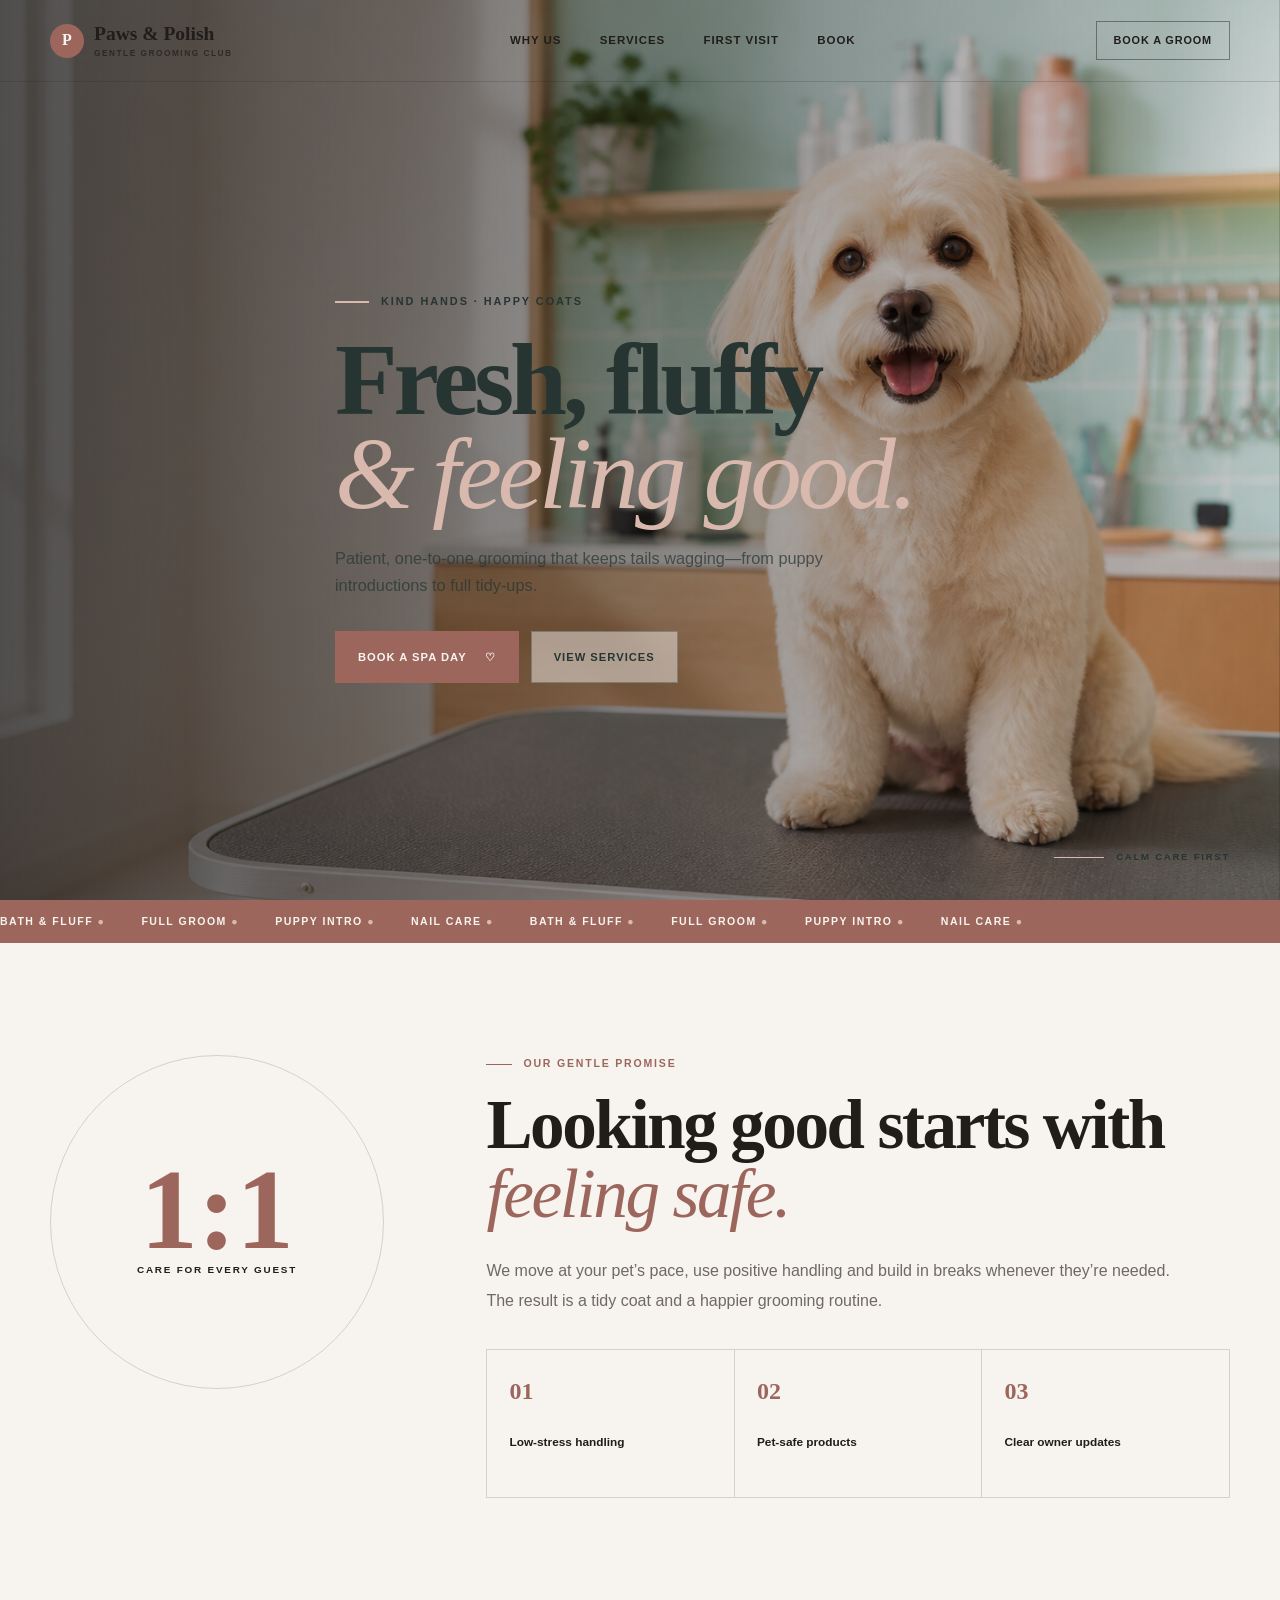
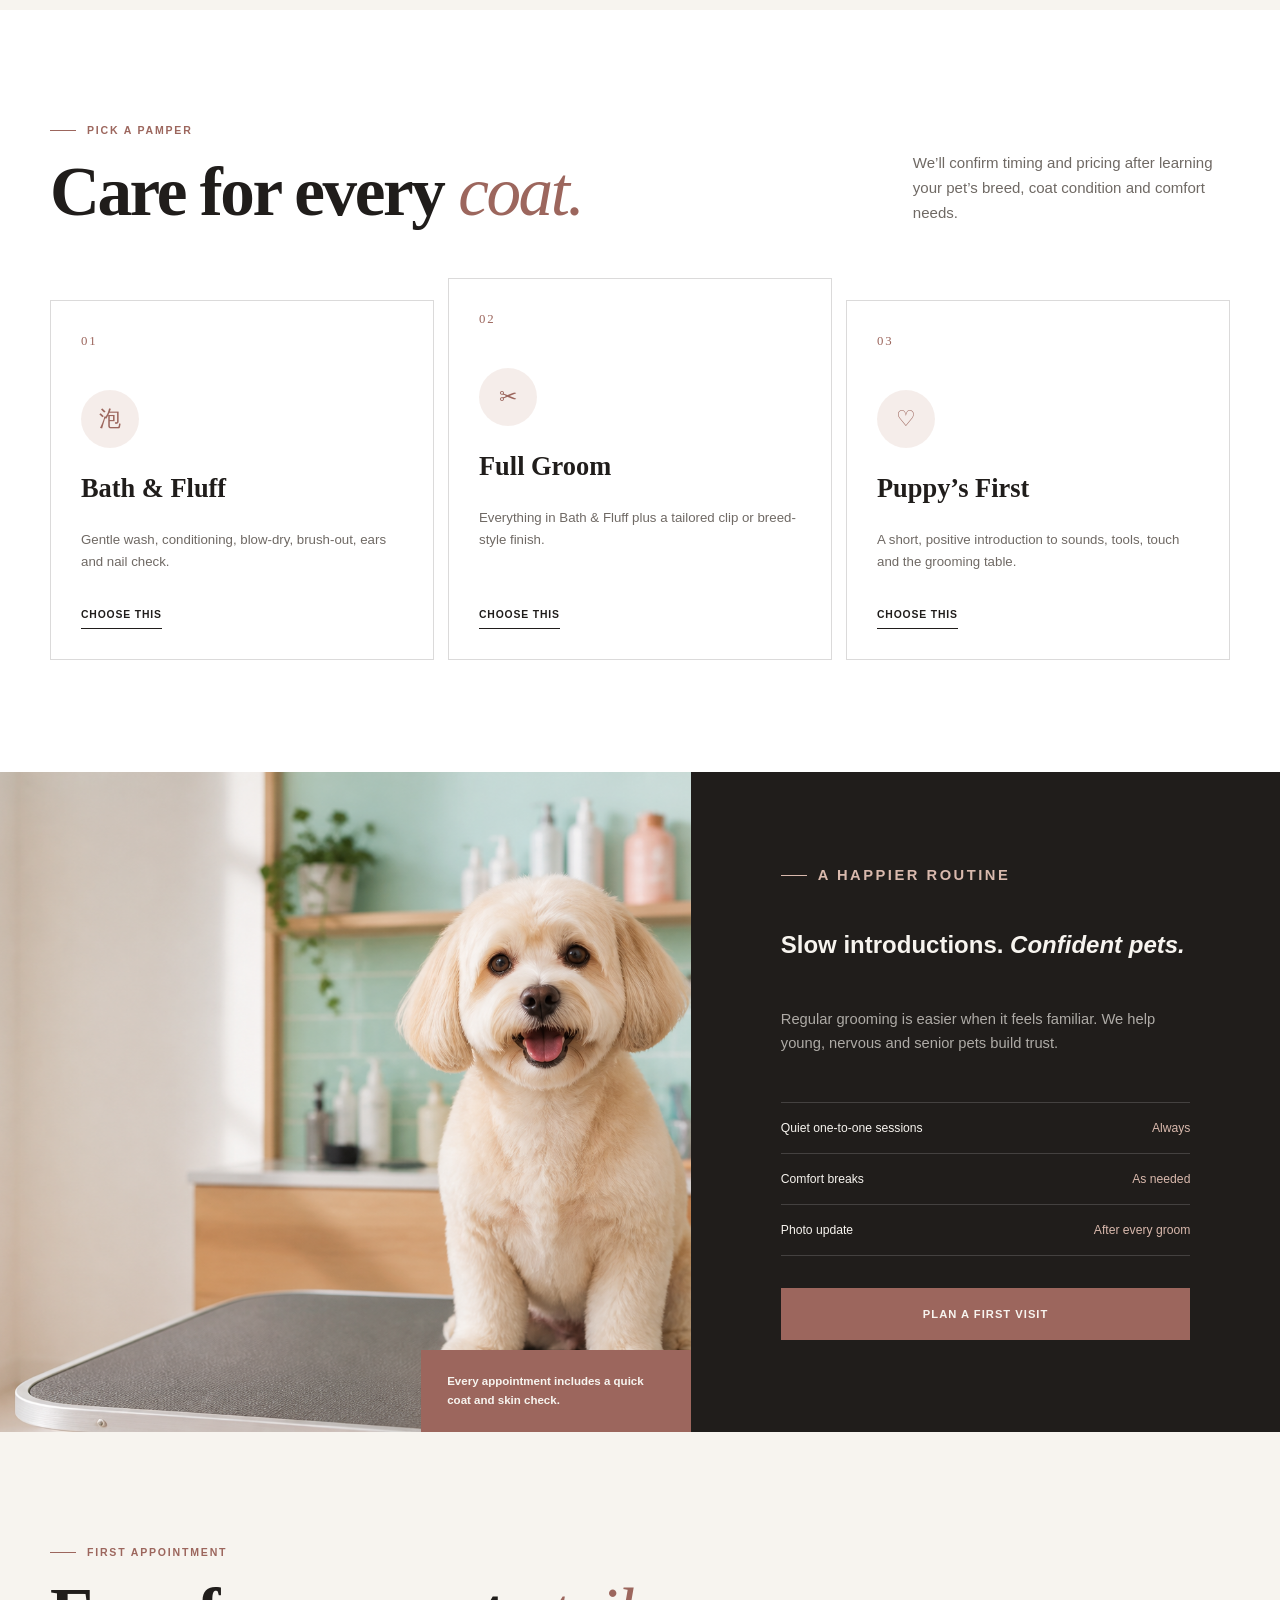
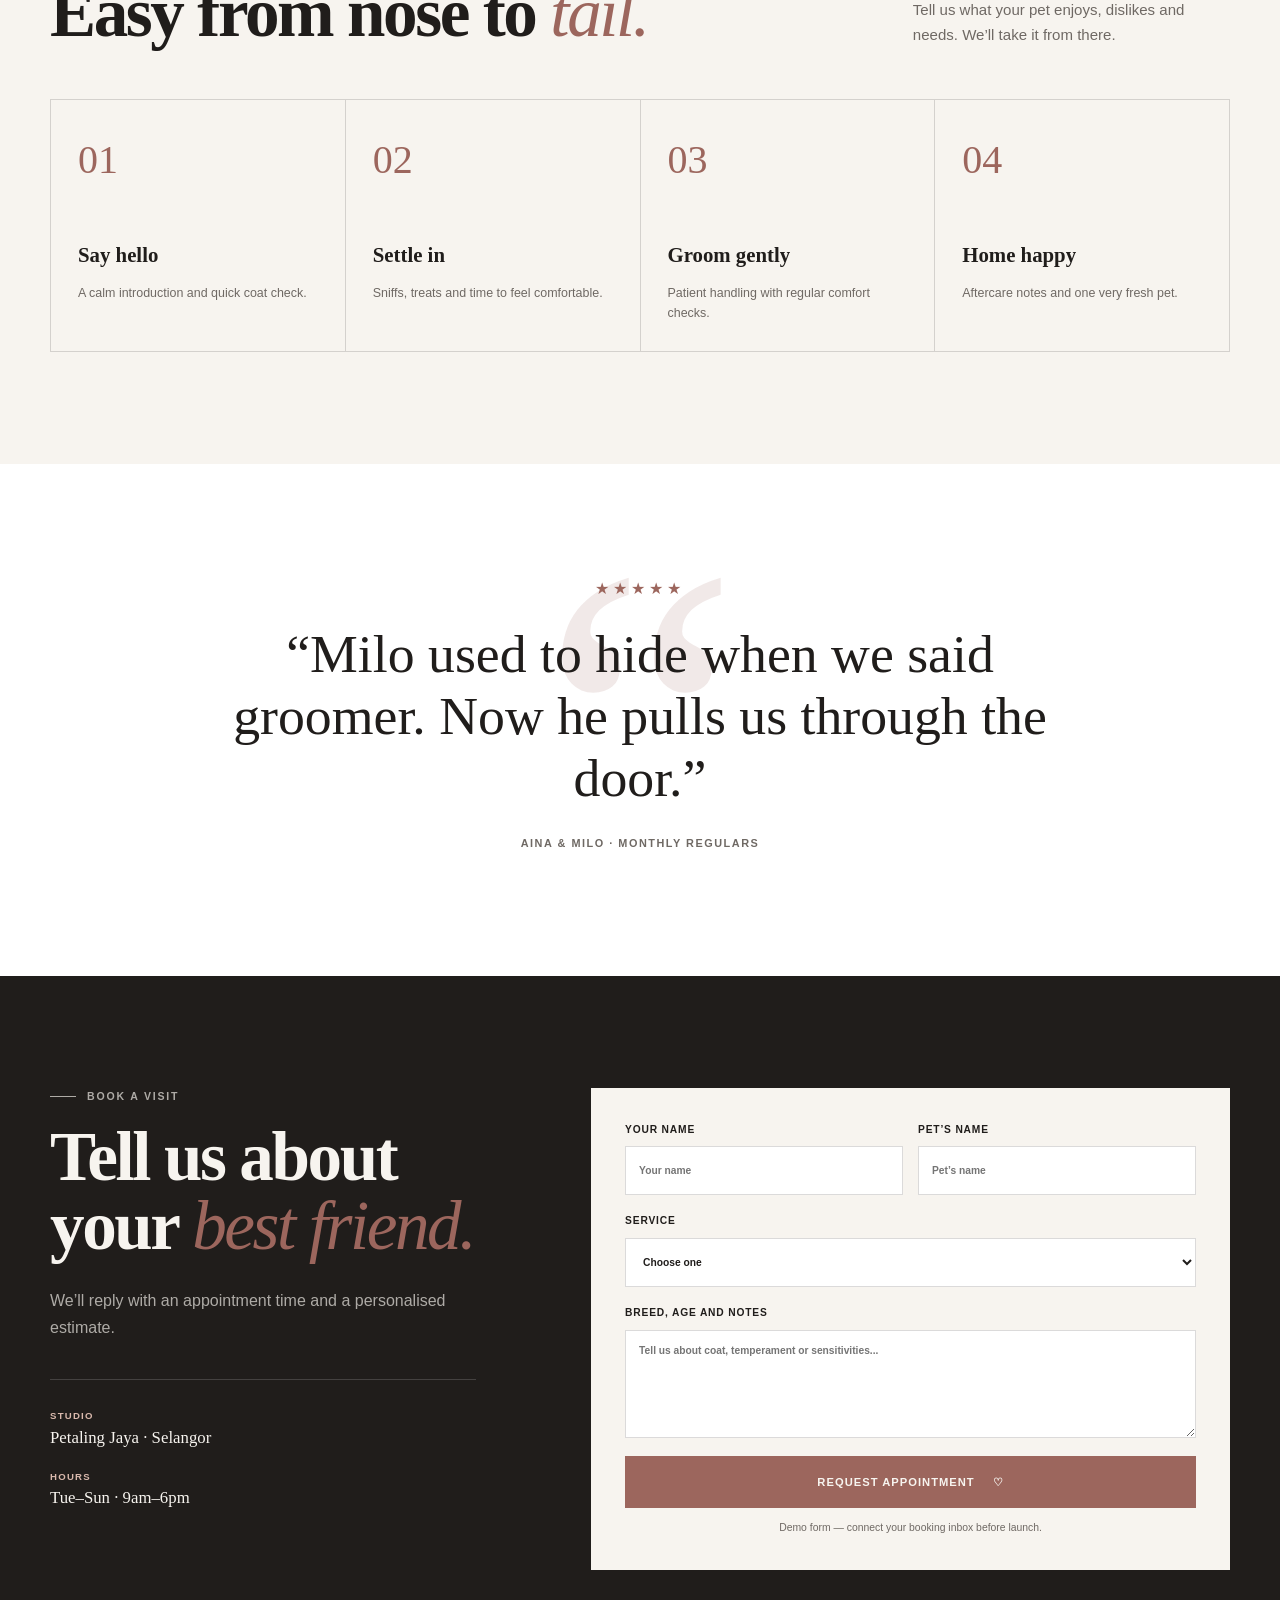
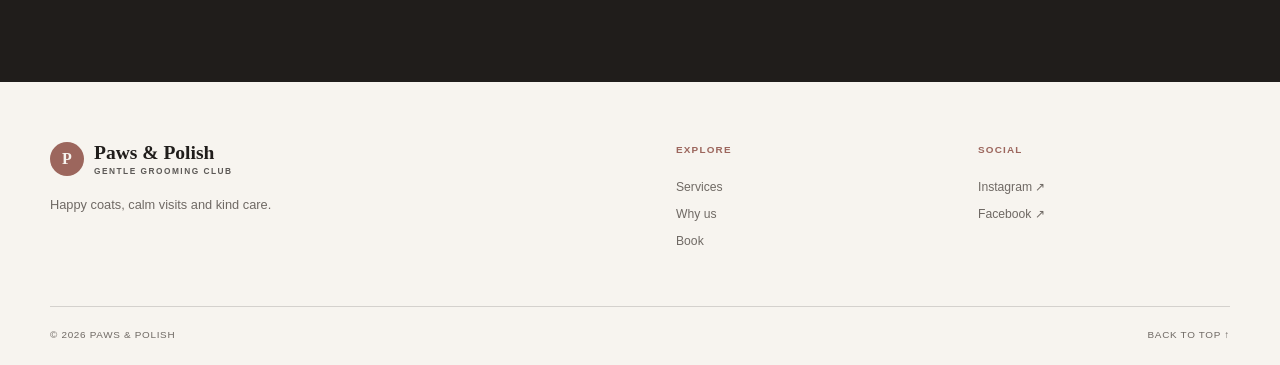
==== index.html @ 2f014b95 "Add files via upload" ====
<!doctype html><html lang="en"><head><meta charset="UTF-8"><meta name="viewport" content="width=device-width,initial-scale=1"><meta name="description" content="Paws & Polish offers gentle, low-stress pet grooming with plenty of patience."><meta name="theme-color" content="#3b8f83"><title>Paws &amp; Polish | Gentle Pet Grooming</title><link rel="preconnect" href="https://fonts.googleapis.com"><link rel="preconnect" href="https://fonts.gstatic.com" crossorigin><link href="https://fonts.googleapis.com/css2?family=Fredoka:wght@500;600&family=Nunito+Sans:wght@400;600;700;800&display=swap" rel="stylesheet"><style>:root{--paper:#f6fffb;--surface:#fff;--ink:#263532;--muted:#687975;--accent:#3b8f83;--accent-2:#f2a58b;--line:rgba(38,53,50,.14);--hero-overlay:linear-gradient(90deg,rgba(246,255,251,.93),rgba(246,255,251,.35) 62%,transparent);--display:"Fredoka",sans-serif;--body:"Nunito Sans",sans-serif;--radius:22px}</style><link rel="stylesheet" href="styles.css"><script src="script.js" defer></script></head>
<body data-theme="pets"><a class="skip-link" href="#main">Skip to content</a><header class="header"><a class="brand" href="#top"><span class="brand-mark">P</span><span class="brand-name">Paws &amp; Polish<small>Gentle grooming club</small></span></a><button class="menu-button" aria-expanded="false" aria-controls="nav"><span></span><span></span><span></span><span class="sr-only">Menu</span></button><nav class="nav" id="nav"><a href="#about">Why us</a><a href="#services">Services</a><a href="#process">First visit</a><a href="#contact">Book</a></nav><a class="header-action" href="#contact">Book a groom</a></header>
<main id="main"><section class="hero" id="top"><img class="hero-media" src="assets/hero.png" alt="Happy freshly groomed cream dog in a bright grooming studio"><div class="hero-overlay"></div><div class="hero-content shell"><p class="kicker">Kind hands · Happy coats</p><h1>Fresh, fluffy<br><em>&amp; feeling good.</em></h1><p class="hero-lead">Patient, one-to-one grooming that keeps tails wagging—from puppy introductions to full tidy-ups.</p><div class="actions"><a class="button button-primary" href="#contact">Book a spa day <span>♡</span></a><a class="button button-secondary" href="#services">View services</a></div></div><div class="hero-note"><span></span> Calm care first</div></section>
<div class="ticker"><div class="ticker-track"><span>Bath &amp; fluff <b>●</b></span><span>Full groom <b>●</b></span><span>Puppy intro <b>●</b></span><span>Nail care <b>●</b></span><span>Bath &amp; fluff <b>●</b></span><span>Full groom <b>●</b></span><span>Puppy intro <b>●</b></span><span>Nail care <b>●</b></span></div></div>
<section class="section" id="about"><div class="shell about-grid"><div class="about-stamp reveal"><div><strong>1:1</strong><span>Care for every guest</span></div></div><div class="about-copy reveal"><p class="eyebrow">Our gentle promise</p><h2>Looking good starts with <em>feeling safe.</em></h2><p class="copy-text">We move at your pet’s pace, use positive handling and build in breaks whenever they’re needed. The result is a tidy coat and a happier grooming routine.</p><div class="principles"><div><b>01</b><span>Low-stress handling</span></div><div><b>02</b><span>Pet-safe products</span></div><div><b>03</b><span>Clear owner updates</span></div></div></div></div></section>
<section class="section section-alt" id="services"><div class="shell"><div class="section-head reveal"><div><p class="eyebrow">Pick a pamper</p><h2>Care for every <em>coat.</em></h2></div><p>We’ll confirm timing and pricing after learning your pet’s breed, coat condition and comfort needs.</p></div><div class="card-grid"><article class="card reveal"><span class="card-number">01</span><div class="card-icon">泡</div><h3>Bath &amp; Fluff</h3><p>Gentle wash, conditioning, blow-dry, brush-out, ears and nail check.</p><button class="text-link" data-service="Bath & Fluff">Choose this</button></article><article class="card reveal"><span class="card-number">02</span><div class="card-icon">✂</div><h3>Full Groom</h3><p>Everything in Bath &amp; Fluff plus a tailored clip or breed-style finish.</p><button class="text-link" data-service="Full Groom">Choose this</button></article><article class="card reveal"><span class="card-number">03</span><div class="card-icon">♡</div><h3>Puppy’s First</h3><p>A short, positive introduction to sounds, tools, touch and the grooming table.</p><button class="text-link" data-service="Puppy Introduction">Choose this</button></article></div></div></section>
<section class="feature-grid"><div class="feature-visual"><img src="assets/hero.png" alt="Calm dog after grooming"><div class="feature-label">Every appointment includes a quick coat and skin check.</div></div><div class="feature-copy"><p class="eyebrow">A happier routine</p><h2>Slow introductions. <em>Confident pets.</em></h2><p>Regular grooming is easier when it feels familiar. We help young, nervous and senior pets build trust.</p><div class="mini-list"><div>Quiet one-to-one sessions <span>Always</span></div><div>Comfort breaks <span>As needed</span></div><div>Photo update <span>After every groom</span></div></div><a class="button button-primary" href="#contact">Plan a first visit</a></div></section>
<section class="section" id="process"><div class="shell"><div class="section-head reveal"><div><p class="eyebrow">First appointment</p><h2>Easy from nose to <em>tail.</em></h2></div><p>Tell us what your pet enjoys, dislikes and needs. We’ll take it from there.</p></div><div class="process"><article class="step reveal"><span>01</span><h3>Say hello</h3><p>A calm introduction and quick coat check.</p></article><article class="step reveal"><span>02</span><h3>Settle in</h3><p>Sniffs, treats and time to feel comfortable.</p></article><article class="step reveal"><span>03</span><h3>Groom gently</h3><p>Patient handling with regular comfort checks.</p></article><article class="step reveal"><span>04</span><h3>Home happy</h3><p>Aftercare notes and one very fresh pet.</p></article></div></div></section>
<section class="section section-alt quote-section"><div class="shell quote-inner reveal"><div class="stars">★★★★★</div><blockquote>“Milo used to hide when we said groomer. Now he pulls us through the door.”</blockquote><p class="quote-author">Aina &amp; Milo · Monthly regulars</p></div></section>
<section class="section section-dark" id="contact"><div class="shell contact-grid"><div class="contact-copy reveal"><p class="eyebrow">Book a visit</p><h2>Tell us about your <em>best friend.</em></h2><p>We’ll reply with an appointment time and a personalised estimate.</p><div class="contact-meta"><div><span>Studio</span><b>Petaling Jaya · Selangor</b></div><div><span>Hours</span><b>Tue–Sun · 9am–6pm</b></div></div></div><form class="contact-form reveal"><div class="field-row"><label>Your name<input required placeholder="Your name"></label><label>Pet’s name<input required placeholder="Pet’s name"></label></div><label>Service<select id="service" required><option value="">Choose one</option><option>Bath &amp; Fluff</option><option>Full Groom</option><option>Puppy Introduction</option></select></label><label>Breed, age and notes<textarea placeholder="Tell us about coat, temperament or sensitivities..."></textarea></label><button class="button button-primary" type="submit">Request appointment <span>♡</span></button><p class="form-note">Demo form — connect your booking inbox before launch.</p></form></div></section></main>
<footer class="footer"><div class="shell footer-main"><div class="footer-brand"><a class="brand" href="#top"><span class="brand-mark">P</span><span class="brand-name">Paws &amp; Polish<small>Gentle grooming club</small></span></a><p>Happy coats, calm visits and kind care.</p></div><div class="footer-links"><p>Explore</p><a href="#services">Services</a><a href="#about">Why us</a><a href="#contact">Book</a></div><div class="footer-links"><p>Social</p><a href="#">Instagram ↗</a><a href="#">Facebook ↗</a></div></div><div class="shell footer-bottom"><span>© <span data-year></span> Paws &amp; Polish</span><a href="#top">Back to top ↑</a></div></footer><div class="toast" role="status" aria-live="polite"></div></body></html>
---- styles.css ----
:root {
  --paper: #f7f4ef;
  --surface: #ffffff;
  --ink: #201d1b;
  --muted: #6f6964;
  --accent: #9c665d;
  --accent-2: #d9b9ad;
  --line: rgba(32, 29, 27, 0.16);
  --hero-overlay: linear-gradient(90deg, rgba(15, 12, 10, 0.72), rgba(15, 12, 10, 0.12));
  --display: Georgia, serif;
  --body: Arial, sans-serif;
  --radius: 0px;
  --max: 1180px;
}

* { box-sizing: border-box; }
html { scroll-behavior: smooth; scroll-padding-top: 82px; }
body {
  margin: 0;
  color: var(--ink);
  background: var(--paper);
  font-family: var(--body);
  line-height: 1.65;
  overflow-x: hidden;
}
body.menu-open { overflow: hidden; }
img { display: block; max-width: 100%; }
a { color: inherit; text-decoration: none; }
button, input, select, textarea { font: inherit; }
button, a { -webkit-tap-highlight-color: transparent; }
::selection { color: var(--paper); background: var(--accent); }

.shell { width: min(var(--max), calc(100% - 48px)); margin-inline: auto; }
.sr-only {
  position: absolute; width: 1px; height: 1px; padding: 0; margin: -1px;
  overflow: hidden; clip: rect(0,0,0,0); white-space: nowrap; border: 0;
}
.skip-link {
  position: fixed; z-index: 999; top: 10px; left: 10px; padding: 10px 16px;
  color: var(--paper); background: var(--accent); transform: translateY(-150%);
}
.skip-link:focus { transform: translateY(0); }

.header {
  position: fixed; z-index: 100; inset: 0 0 auto; display: grid;
  grid-template-columns: 220px 1fr auto; align-items: center; height: 82px;
  padding-inline: max(24px, calc((100vw - var(--max)) / 2));
  color: #fff; border-bottom: 1px solid rgba(255,255,255,.18);
  transition: height .25s ease, background .25s ease, color .25s ease, border-color .25s ease;
}
.header.scrolled {
  height: 68px; color: var(--ink); background: color-mix(in srgb, var(--paper) 94%, transparent);
  border-color: var(--line); backdrop-filter: blur(18px);
}
.brand { display: flex; align-items: center; gap: 10px; width: fit-content; }
.brand-mark {
  display: grid; place-items: center; width: 34px; height: 34px;
  color: var(--paper); background: var(--accent); border-radius: var(--radius);
  font-family: var(--display); font-size: 1rem; font-weight: 800;
}
.brand-name { font-family: var(--display); font-size: 1.22rem; font-weight: 700; line-height: 1; }
.brand-name small {
  display: block; margin-top: 5px; font-family: var(--body); font-size: .52rem;
  font-weight: 700; letter-spacing: .18em; text-transform: uppercase; opacity: .72;
}
.nav { display: flex; justify-content: center; gap: clamp(22px, 3vw, 42px); }
.nav a {
  position: relative; font-size: .72rem; font-weight: 700; letter-spacing: .08em; text-transform: uppercase;
}
.nav a::after {
  position: absolute; bottom: -8px; left: 0; width: 100%; height: 1px; content: "";
  background: currentColor; transform: scaleX(0); transition: transform .2s ease;
}
.nav a:hover::after, .nav a:focus-visible::after { transform: scaleX(1); }
.header-action {
  padding: 10px 17px; color: #fff; border: 1px solid rgba(255,255,255,.55);
  border-radius: var(--radius); font-size: .68rem; font-weight: 800; letter-spacing: .08em;
  text-transform: uppercase; transition: background .2s ease, color .2s ease;
}
.header.scrolled .header-action { color: var(--paper); background: var(--accent); border-color: var(--accent); }
.header-action:hover { color: var(--paper); background: var(--accent); border-color: var(--accent); }
.menu-button { display: none; }

.hero {
  position: relative; display: flex; align-items: center; min-height: min(900px, 100svh);
  overflow: hidden; color: #fff; background: #151515;
}
.hero-media, .hero-overlay { position: absolute; inset: 0; width: 100%; height: 100%; }
.hero-media { object-fit: cover; animation: drift 14s ease-out both; }
.hero-overlay { background: var(--hero-overlay); }
.hero-content { position: relative; z-index: 2; max-width: var(--max); padding-top: 76px; }
.kicker {
  display: flex; align-items: center; gap: 12px; margin: 0 0 22px;
  font-size: .68rem; font-weight: 800; letter-spacing: .18em; text-transform: uppercase;
}
.kicker::before { width: 34px; height: 2px; content: ""; background: var(--accent-2); }
.hero h1 {
  max-width: 690px; margin: 0 0 24px; font-family: var(--display); font-size: clamp(3.7rem, 8vw, 7.9rem);
  font-weight: 600; line-height: .92; letter-spacing: -.04em;
}
.hero h1 em { color: var(--accent-2); font-style: italic; font-weight: 500; }
.hero-lead { max-width: 560px; margin-bottom: 32px; color: rgba(255,255,255,.8); font-size: 1.02rem; }
.actions { display: flex; flex-wrap: wrap; gap: 12px; }
.button {
  display: inline-flex; align-items: center; justify-content: center; gap: 18px; min-height: 52px;
  padding: 13px 22px; border: 1px solid transparent; border-radius: var(--radius); cursor: pointer;
  font-size: .7rem; font-weight: 800; letter-spacing: .09em; text-transform: uppercase;
  transition: transform .2s ease, background .2s ease, border-color .2s ease;
}
.button:hover, .button:focus-visible { transform: translateY(-2px); }
.button-primary { color: var(--paper); background: var(--accent); border-color: var(--accent); }
.button-secondary { color: #fff; background: rgba(255,255,255,.06); border-color: rgba(255,255,255,.48); backdrop-filter: blur(8px); }
.button-secondary:hover { background: rgba(255,255,255,.14); }
.hero-note {
  position: absolute; z-index: 2; right: max(24px, calc((100vw - var(--max)) / 2)); bottom: 35px;
  display: flex; align-items: center; gap: 12px; font-size: .6rem; font-weight: 800;
  letter-spacing: .18em; text-transform: uppercase;
}
.hero-note span { width: 50px; height: 1px; background: var(--accent-2); }

.ticker { overflow: hidden; color: var(--paper); background: var(--accent); }
.ticker-track {
  display: flex; gap: 36px; width: max-content; padding: 13px 0;
  animation: ticker 26s linear infinite;
}
.ticker-track span { font-size: .66rem; font-weight: 800; letter-spacing: .14em; text-transform: uppercase; }
.ticker-track b { color: var(--accent-2); }

.section { padding: 112px 0; }
.section-alt { background: var(--surface); }
.section-dark { color: var(--paper); background: var(--ink); }
.section-head {
  display: grid; grid-template-columns: minmax(0, 1.45fr) minmax(260px, .58fr);
  align-items: end; gap: 70px; margin-bottom: 52px;
}
.eyebrow {
  display: flex; align-items: center; gap: 11px; margin: 0 0 17px; color: var(--accent);
  font-size: .66rem; font-weight: 800; letter-spacing: .17em; text-transform: uppercase;
}
.eyebrow::before { width: 26px; height: 1px; content: ""; background: currentColor; }
.section h2 {
  margin: 0; font-family: var(--display); font-size: clamp(2.8rem, 5.4vw, 5.25rem);
  font-weight: 600; line-height: 1; letter-spacing: -.035em;
}
.section h2 em { color: var(--accent); font-style: italic; font-weight: 500; }
.section-head > p, .copy-text { margin: 0; color: var(--muted); font-size: .94rem; }
.section-dark .section-head > p, .section-dark .copy-text { color: color-mix(in srgb, var(--paper) 65%, transparent); }

.about-grid { display: grid; grid-template-columns: .62fr 1.38fr; gap: clamp(45px, 8vw, 110px); align-items: start; }
.about-stamp {
  position: sticky; top: 110px; display: grid; place-items: center; aspect-ratio: 1;
  border: 1px solid var(--line); border-radius: 50%; text-align: center;
}
.about-stamp strong { display: block; color: var(--accent); font-family: var(--display); font-size: clamp(4rem, 9vw, 7.5rem); line-height: .8; }
.about-stamp span { font-size: .62rem; font-weight: 800; letter-spacing: .18em; text-transform: uppercase; }
.about-copy h2 { margin-bottom: 28px; }
.about-copy .copy-text { max-width: 700px; margin-bottom: 34px; font-size: 1rem; line-height: 1.85; }
.principles { display: grid; grid-template-columns: repeat(3, 1fr); border-top: 1px solid var(--line); border-left: 1px solid var(--line); }
.principles div { min-height: 148px; padding: 22px; border-right: 1px solid var(--line); border-bottom: 1px solid var(--line); }
.principles b { display: block; margin-bottom: 16px; color: var(--accent); font-family: var(--display); font-size: 1.5rem; }
.principles span { font-size: .74rem; font-weight: 700; }

.card-grid { display: grid; grid-template-columns: repeat(3, 1fr); gap: 14px; }
.card {
  position: relative; display: flex; flex-direction: column; min-height: 360px; padding: 30px;
  background: var(--surface); border: 1px solid var(--line); border-radius: var(--radius);
  transition: transform .25s ease, box-shadow .25s ease;
}
.card:hover { transform: translateY(-7px); box-shadow: 0 24px 55px rgba(0,0,0,.09); }
.card-number { color: var(--accent); font-family: var(--display); font-size: .8rem; letter-spacing: .14em; }
.card-icon {
  display: grid; place-items: center; width: 58px; height: 58px; margin: 38px 0 26px;
  color: var(--accent); background: color-mix(in srgb, var(--accent-2) 26%, transparent);
  border-radius: 50%; font-size: 1.35rem;
}
.card h3 { margin: 0 0 13px; font-family: var(--display); font-size: 1.65rem; line-height: 1.1; }
.card p { flex: 1; color: var(--muted); font-size: .83rem; }
.text-link {
  width: fit-content; padding: 0 0 5px; color: var(--ink); background: none; border: 0;
  border-bottom: 1px solid currentColor; cursor: pointer; font-size: .65rem; font-weight: 800;
  letter-spacing: .08em; text-transform: uppercase;
}
.section-dark .text-link { color: var(--paper); }

.feature-grid { display: grid; grid-template-columns: 1.08fr .92fr; min-height: 660px; }
.feature-visual { position: relative; min-height: 520px; overflow: hidden; }
.feature-visual img { width: 100%; height: 100%; object-fit: cover; transition: transform .8s ease; }
.feature-visual:hover img { transform: scale(1.035); }
.feature-label {
  position: absolute; right: 0; bottom: 0; max-width: 270px; padding: 22px 26px;
  color: var(--paper); background: var(--accent); font-size: .72rem; font-weight: 700;
}
.feature-copy { display: flex; flex-direction: column; justify-content: center; padding: clamp(45px, 7vw, 96px); background: var(--ink); color: var(--paper); }
.feature-copy .eyebrow { color: var(--accent-2); }
.feature-copy h2 { margin-bottom: 28px; }
.feature-copy > p { color: color-mix(in srgb, var(--paper) 66%, transparent); font-size: .92rem; }
.mini-list { display: grid; gap: 0; margin: 32px 0; border-top: 1px solid rgba(255,255,255,.16); }
.mini-list div { display: flex; justify-content: space-between; gap: 15px; padding: 15px 0; border-bottom: 1px solid rgba(255,255,255,.16); font-size: .76rem; }
.mini-list span { color: var(--accent-2); }

.process { display: grid; grid-template-columns: repeat(4, 1fr); border-top: 1px solid var(--line); border-left: 1px solid var(--line); }
.step { min-height: 250px; padding: 27px; border-right: 1px solid var(--line); border-bottom: 1px solid var(--line); }
.step > span { color: var(--accent); font-family: var(--display); font-size: 2.5rem; }
.step h3 { margin: 45px 0 10px; font-family: var(--display); font-size: 1.3rem; }
.step p { margin: 0; color: var(--muted); font-size: .78rem; }

.quote-section { position: relative; overflow: hidden; text-align: center; }
.quote-section::before {
  position: absolute; inset: 16% 5%; content: "“"; color: color-mix(in srgb, var(--accent) 14%, transparent);
  font-family: Georgia, serif; font-size: 28rem; line-height: .8; pointer-events: none;
}
.quote-inner { position: relative; max-width: 900px; margin-inline: auto; }
.stars { margin-bottom: 22px; color: var(--accent); letter-spacing: .25em; }
blockquote { margin: 0 0 25px; font-family: var(--display); font-size: clamp(2.1rem, 4.2vw, 3.8rem); line-height: 1.15; }
.quote-author { color: var(--muted); font-size: .68rem; font-weight: 800; letter-spacing: .14em; text-transform: uppercase; }

.contact-grid { display: grid; grid-template-columns: .8fr 1.2fr; gap: clamp(55px, 9vw, 120px); }
.contact-copy h2 { margin-bottom: 28px; }
.contact-copy > p { max-width: 430px; color: color-mix(in srgb, var(--paper) 66%, transparent); }
.contact-meta { display: grid; gap: 17px; margin-top: 38px; padding-top: 28px; border-top: 1px solid rgba(255,255,255,.16); }
.contact-meta span { display: block; color: var(--accent-2); font-size: .6rem; font-weight: 800; letter-spacing: .13em; text-transform: uppercase; }
.contact-meta b { font-family: var(--display); font-size: 1.05rem; font-weight: 500; }
.contact-form { padding: 34px; color: var(--ink); background: var(--paper); border-radius: var(--radius); }
.field-row { display: grid; grid-template-columns: 1fr 1fr; gap: 15px; }
.contact-form label { display: grid; gap: 8px; margin-bottom: 18px; font-size: .64rem; font-weight: 800; letter-spacing: .08em; text-transform: uppercase; }
input, select, textarea {
  width: 100%; color: var(--ink); background: var(--surface); border: 1px solid var(--line);
  border-radius: var(--radius); outline: 0; transition: border-color .2s ease, box-shadow .2s ease;
}
input, select { height: 49px; padding: 0 13px; }
textarea { min-height: 108px; padding: 12px 13px; resize: vertical; }
input:focus, select:focus, textarea:focus { border-color: var(--accent); box-shadow: 0 0 0 3px color-mix(in srgb, var(--accent) 16%, transparent); }
.contact-form .button { width: 100%; }
.form-note { margin: 11px 0 0; color: var(--muted); font-size: .65rem; text-align: center; }

.footer { padding: 60px 0 22px; background: var(--paper); }
.footer-main { display: grid; grid-template-columns: 1.6fr .7fr .7fr; gap: 50px; padding-bottom: 55px; }
.footer-brand .brand { margin-bottom: 18px; }
.footer-brand p { max-width: 360px; color: var(--muted); font-size: .8rem; }
.footer-links { display: grid; align-content: start; gap: 7px; }
.footer-links p { margin: 0 0 11px; color: var(--accent); font-size: .62rem; font-weight: 800; letter-spacing: .12em; text-transform: uppercase; }
.footer-links a { width: fit-content; color: var(--muted); font-size: .76rem; }
.footer-links a:hover { color: var(--accent); }
.footer-bottom { display: flex; justify-content: space-between; gap: 20px; padding-top: 20px; border-top: 1px solid var(--line); color: var(--muted); font-size: .62rem; letter-spacing: .07em; text-transform: uppercase; }

.toast {
  position: fixed; z-index: 200; right: 22px; bottom: 22px; max-width: min(370px, calc(100% - 44px));
  padding: 14px 18px; color: var(--paper); background: var(--ink); border-left: 4px solid var(--accent);
  border-radius: var(--radius); box-shadow: 0 18px 50px rgba(0,0,0,.25); font-size: .8rem;
  opacity: 0; pointer-events: none; transform: translateY(14px); transition: .25s ease;
}
.toast.show { opacity: 1; transform: translateY(0); }
.reveal { opacity: 0; transform: translateY(25px); transition: opacity .7s ease, transform .7s ease; }
.reveal.visible { opacity: 1; transform: none; }

/* Distinct visual directions */
body[data-theme="bakery"] .hero-content { color: #3d2415; }
body[data-theme="bakery"] .hero-content > *, body[data-theme="photo"] .hero-content > *, body[data-theme="auto"] .hero-content > * { width: min(610px, 100%); margin-left: auto; }
body[data-theme="bakery"] .hero-lead { color: rgba(61,36,21,.76); }
body[data-theme="bakery"] .button-secondary { color: #3d2415; border-color: rgba(61,36,21,.45); }
body[data-theme="bakery"] .hero-note { color: #3d2415; }
body[data-theme="bakery"] .card:nth-child(2) { transform: rotate(1.2deg); }
body[data-theme="bakery"] .card:nth-child(2):hover { transform: rotate(0) translateY(-7px); }

body[data-theme="pets"] .brand-mark, body[data-theme="pets"] .card-icon { border-radius: 50%; }
body[data-theme="pets"] .hero-content { max-width: 610px; color: #263532; }
body[data-theme="pets"] .hero-lead { color: rgba(38,53,50,.73); }
body[data-theme="pets"] .button-secondary { color: #263532; border-color: rgba(38,53,50,.35); background: rgba(255,255,255,.45); }
body[data-theme="pets"] .hero-note { color: #263532; }
body[data-theme="pets"] .card:nth-child(odd) { margin-top: 22px; }

body[data-theme="photo"] .hero-content > * { width: min(660px, 100%); }
body[data-theme="photo"] .hero h1, body[data-theme="auto"] .hero h1 { text-transform: uppercase; font-style: normal; letter-spacing: -.02em; }
body[data-theme="photo"] .hero h1 em, body[data-theme="auto"] .hero h1 em { font-style: normal; }
body[data-theme="photo"] .about-stamp, body[data-theme="auto"] .about-stamp { border-radius: 0; }
body[data-theme="photo"] .card { border-top: 4px solid var(--accent); }

body[data-theme="interior"] .hero { align-items: flex-end; }
body[data-theme="interior"] .hero-content { width: min(620px, calc(100% - 48px)); margin: 0 auto 80px max(24px, calc((100vw - var(--max)) / 2)); padding: 40px; color: var(--ink); background: rgba(240,235,224,.9); backdrop-filter: blur(12px); }
body[data-theme="interior"] .hero-lead { color: var(--muted); }
body[data-theme="interior"] .button-secondary { color: var(--ink); border-color: var(--ink); }
body[data-theme="interior"] .hero h1 { font-size: clamp(3.2rem, 6vw, 6rem); }

body[data-theme="salon"] .hero-content h1 { max-width: 640px; }
body[data-theme="salon"] .card { background: linear-gradient(160deg, var(--surface), color-mix(in srgb, var(--accent) 9%, var(--surface))); }
body[data-theme="salon"] .brand-mark { border-radius: 50% 50% 4px 50%; }

body[data-theme="auto"] .hero-content > * { width: min(620px, 100%); }
body[data-theme="auto"] .button, body[data-theme="auto"] .brand-mark, body[data-theme="auto"] .contact-form { clip-path: polygon(9px 0,100% 0,100% calc(100% - 9px),calc(100% - 9px) 100%,0 100%,0 9px); }
body[data-theme="auto"] .card { border-top: 3px solid var(--accent); }
body[data-theme="auto"] .ticker-track b { color: #fff; }

body[data-theme="bakery"] .header:not(.scrolled), body[data-theme="pets"] .header:not(.scrolled), body[data-theme="interior"] .header:not(.scrolled) { color: var(--ink); border-color: var(--line); }
body[data-theme="bakery"] .header:not(.scrolled) .header-action, body[data-theme="pets"] .header:not(.scrolled) .header-action, body[data-theme="interior"] .header:not(.scrolled) .header-action { color: var(--ink); border-color: color-mix(in srgb, var(--ink) 45%, transparent); }

@keyframes drift { from { transform: scale(1.045); } to { transform: scale(1); } }
@keyframes ticker { to { transform: translateX(-50%); } }

@media (max-width: 980px) {
  .header { grid-template-columns: 190px 1fr auto; }
  .nav { gap: 19px; }
  .card-grid { grid-template-columns: 1fr 1fr; }
  .card:last-child { grid-column: 1 / -1; min-height: 300px; }
  .process { grid-template-columns: 1fr 1fr; }
}

@media (max-width: 780px) {
  html { scroll-padding-top: 68px; }
  .shell { width: min(680px, calc(100% - 34px)); }
  .header { grid-template-columns: 1fr auto; height: 68px; padding-inline: 17px; background: rgba(18,18,18,.82); backdrop-filter: blur(16px); }
  .header.scrolled { background: color-mix(in srgb, var(--paper) 95%, transparent); }
  .header-action { display: none; }
  .menu-button { position: relative; z-index: 102; display: grid; gap: 5px; width: 44px; height: 44px; padding: 11px; background: transparent; border: 0; cursor: pointer; }
  .menu-button span:not(.sr-only) { display: block; width: 22px; height: 2px; background: currentColor; transition: transform .22s ease, opacity .2s ease; }
  .menu-button[aria-expanded="true"] span:nth-child(1) { transform: translateY(7px) rotate(45deg); }
  .menu-button[aria-expanded="true"] span:nth-child(2) { opacity: 0; }
  .menu-button[aria-expanded="true"] span:nth-child(3) { transform: translateY(-7px) rotate(-45deg); }
  .nav { position: fixed; z-index: 101; inset: 0; display: flex; flex-direction: column; justify-content: center; gap: 24px; padding: 38px; color: var(--ink); background: var(--paper); opacity: 0; visibility: hidden; transform: translateY(-12px); transition: .22s ease; }
  .nav.open { opacity: 1; visibility: visible; transform: none; }
  .nav a { width: fit-content; font-family: var(--display); font-size: 2.1rem; text-transform: none; }
  .hero { min-height: 780px; }
  .hero-content { margin-left: auto; }
  .hero-note { display: none; }
  .section { padding: 86px 0; }
  .section-head, .about-grid, .feature-grid, .contact-grid { grid-template-columns: 1fr; }
  .section-head { gap: 24px; }
  .about-stamp { position: relative; top: auto; width: min(280px, 78vw); }
  .feature-grid { min-height: 0; }
  .feature-visual { min-height: 520px; }
  .footer-main { grid-template-columns: 1.4fr .7fr .7fr; gap: 35px; }
}

@media (max-width: 560px) {
  .shell { width: calc(100% - 28px); }
  .brand-name { font-size: 1.05rem; }
  .hero { align-items: flex-end; min-height: 720px; }
  .hero-media { object-position: center; }
  .hero-overlay { background: linear-gradient(0deg, rgba(15,12,10,.88), rgba(15,12,10,.08) 82%); }
  .hero-content, body[data-theme="interior"] .hero-content { max-width: none; margin: 0 0 70px; padding: 0; color: #fff; background: none; backdrop-filter: none; }
  body[data-theme="bakery"] .hero-content, body[data-theme="pets"] .hero-content { color: #fff; }
  .hero-lead, body[data-theme="bakery"] .hero-lead, body[data-theme="pets"] .hero-lead, body[data-theme="interior"] .hero-lead { color: rgba(255,255,255,.78); }
  .hero h1, body[data-theme="interior"] .hero h1 { font-size: clamp(3rem, 15vw, 4.9rem); }
  .actions { display: grid; }
  .button { width: 100%; }
  .button-secondary, body[data-theme="bakery"] .button-secondary, body[data-theme="pets"] .button-secondary, body[data-theme="interior"] .button-secondary { color: #fff; border-color: rgba(255,255,255,.5); background: rgba(255,255,255,.06); }
  .section h2 { font-size: clamp(2.55rem, 12vw, 4rem); }
  .principles, .card-grid, .process { grid-template-columns: 1fr; }
  .card:last-child { grid-column: auto; }
  body[data-theme="pets"] .card:nth-child(odd) { margin-top: 0; }
  .feature-visual { min-height: 430px; }
  .feature-copy { padding: 42px 24px; }
  .field-row { grid-template-columns: 1fr; gap: 0; }
  .contact-form { padding: 25px 18px; }
  .footer-main { grid-template-columns: 1fr 1fr; }
  .footer-brand { grid-column: 1 / -1; }
  .footer-bottom { flex-direction: column; }
}

@media (prefers-reduced-motion: reduce) {
  html { scroll-behavior: auto; }
  *, *::before, *::after { animation-duration: .01ms !important; animation-iteration-count: 1 !important; transition-duration: .01ms !important; }
  .reveal { opacity: 1; transform: none; }
}
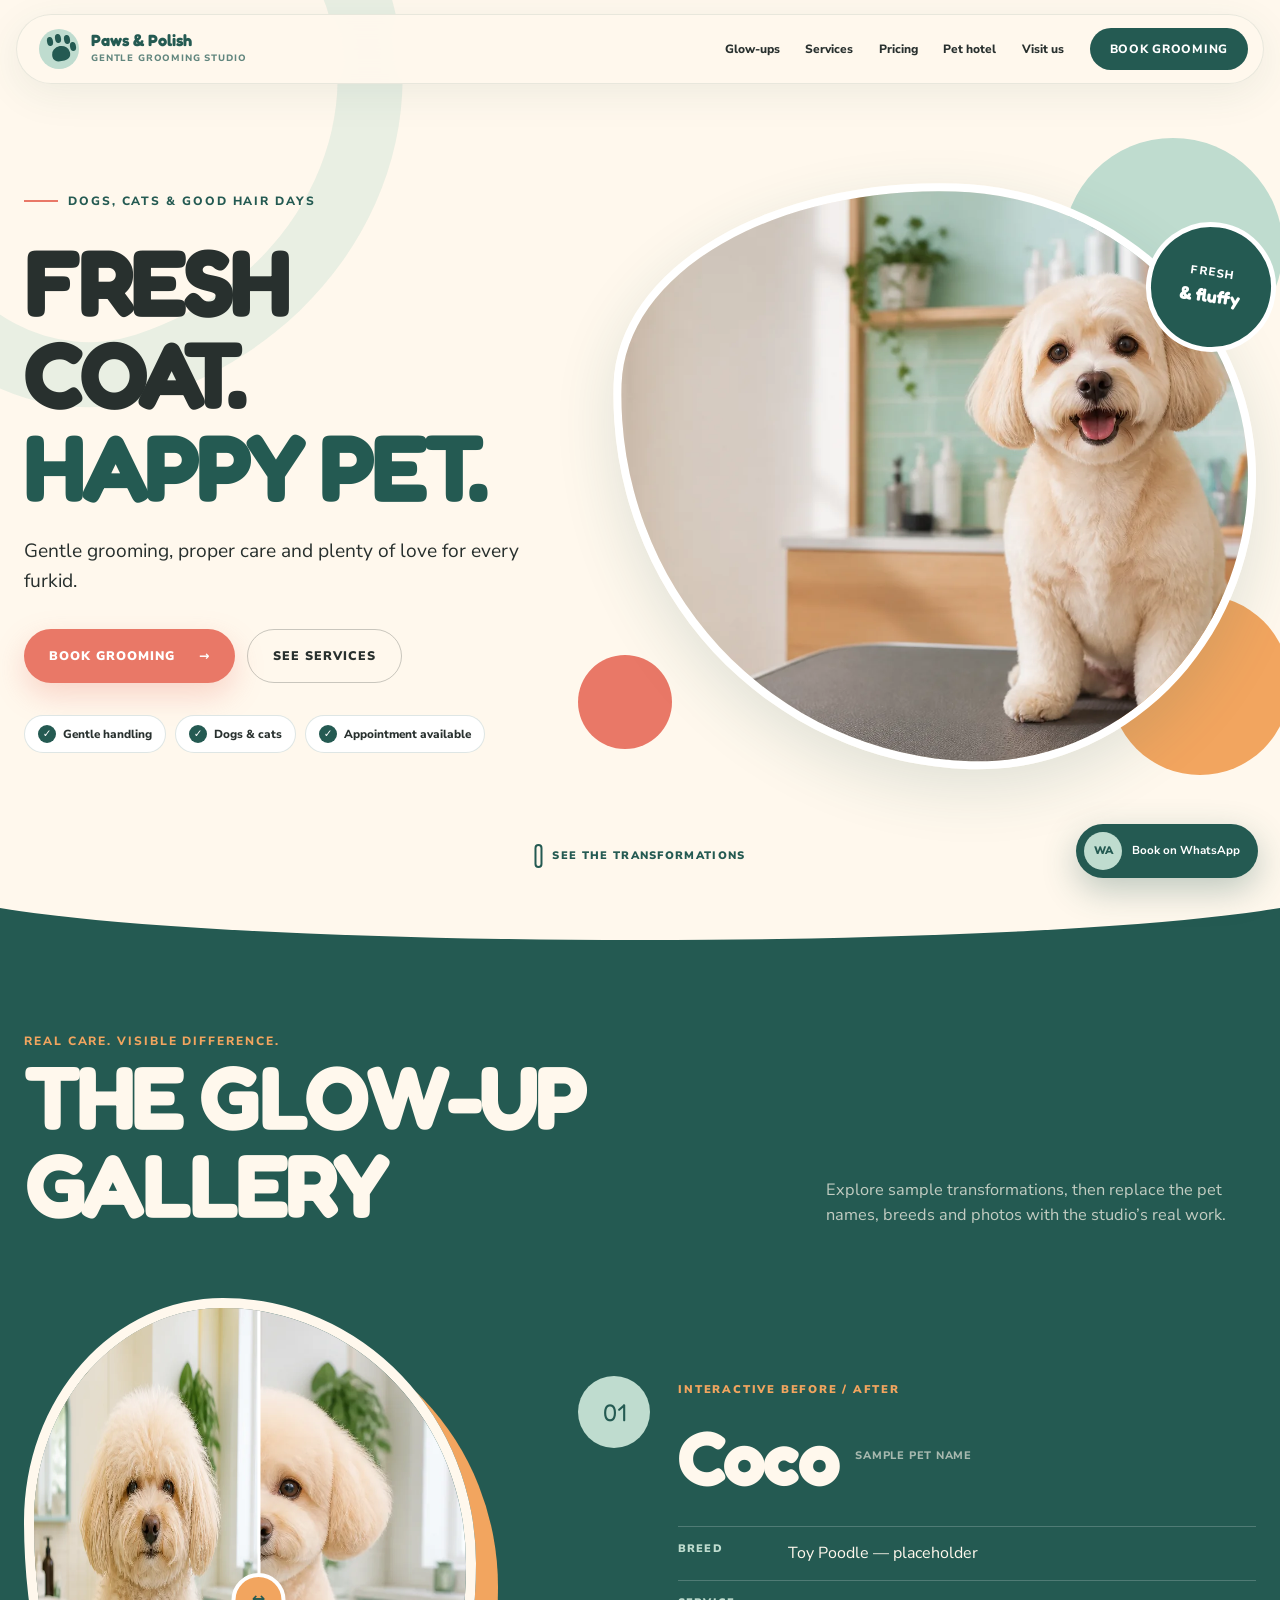
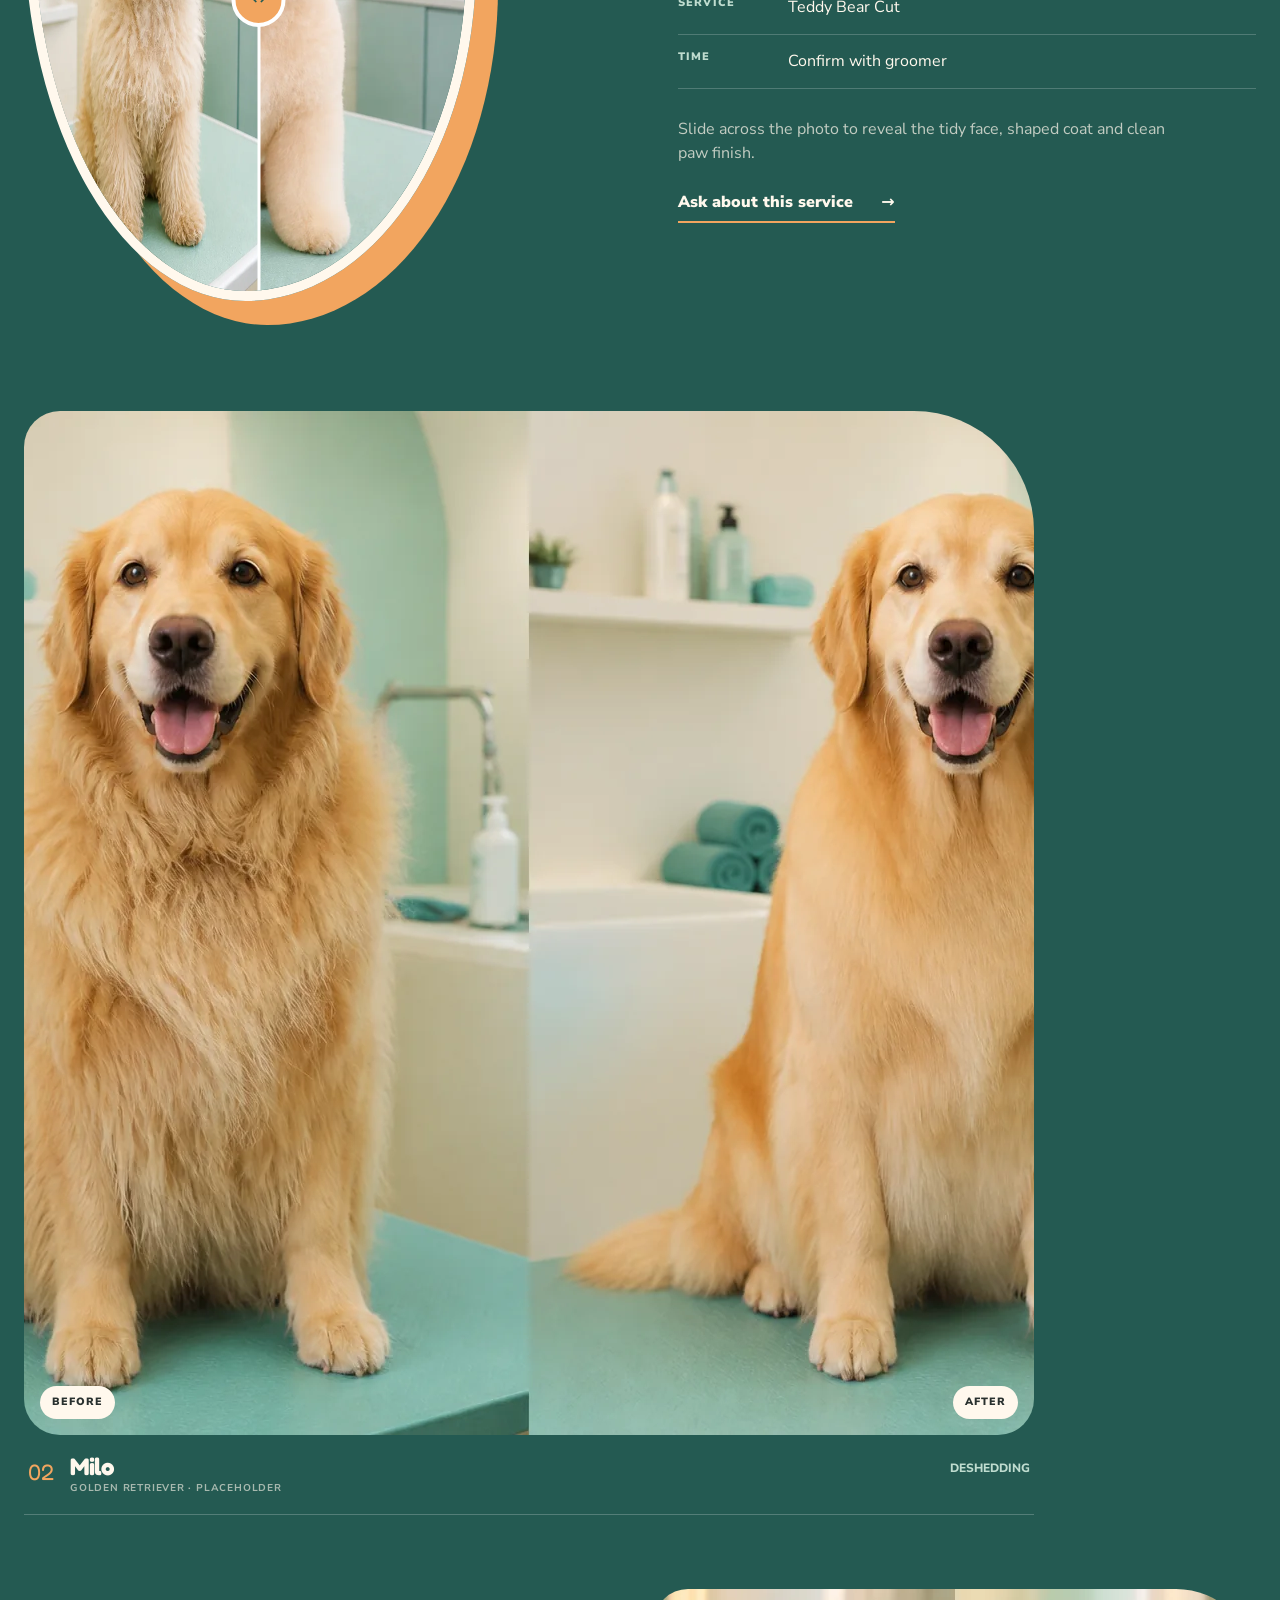
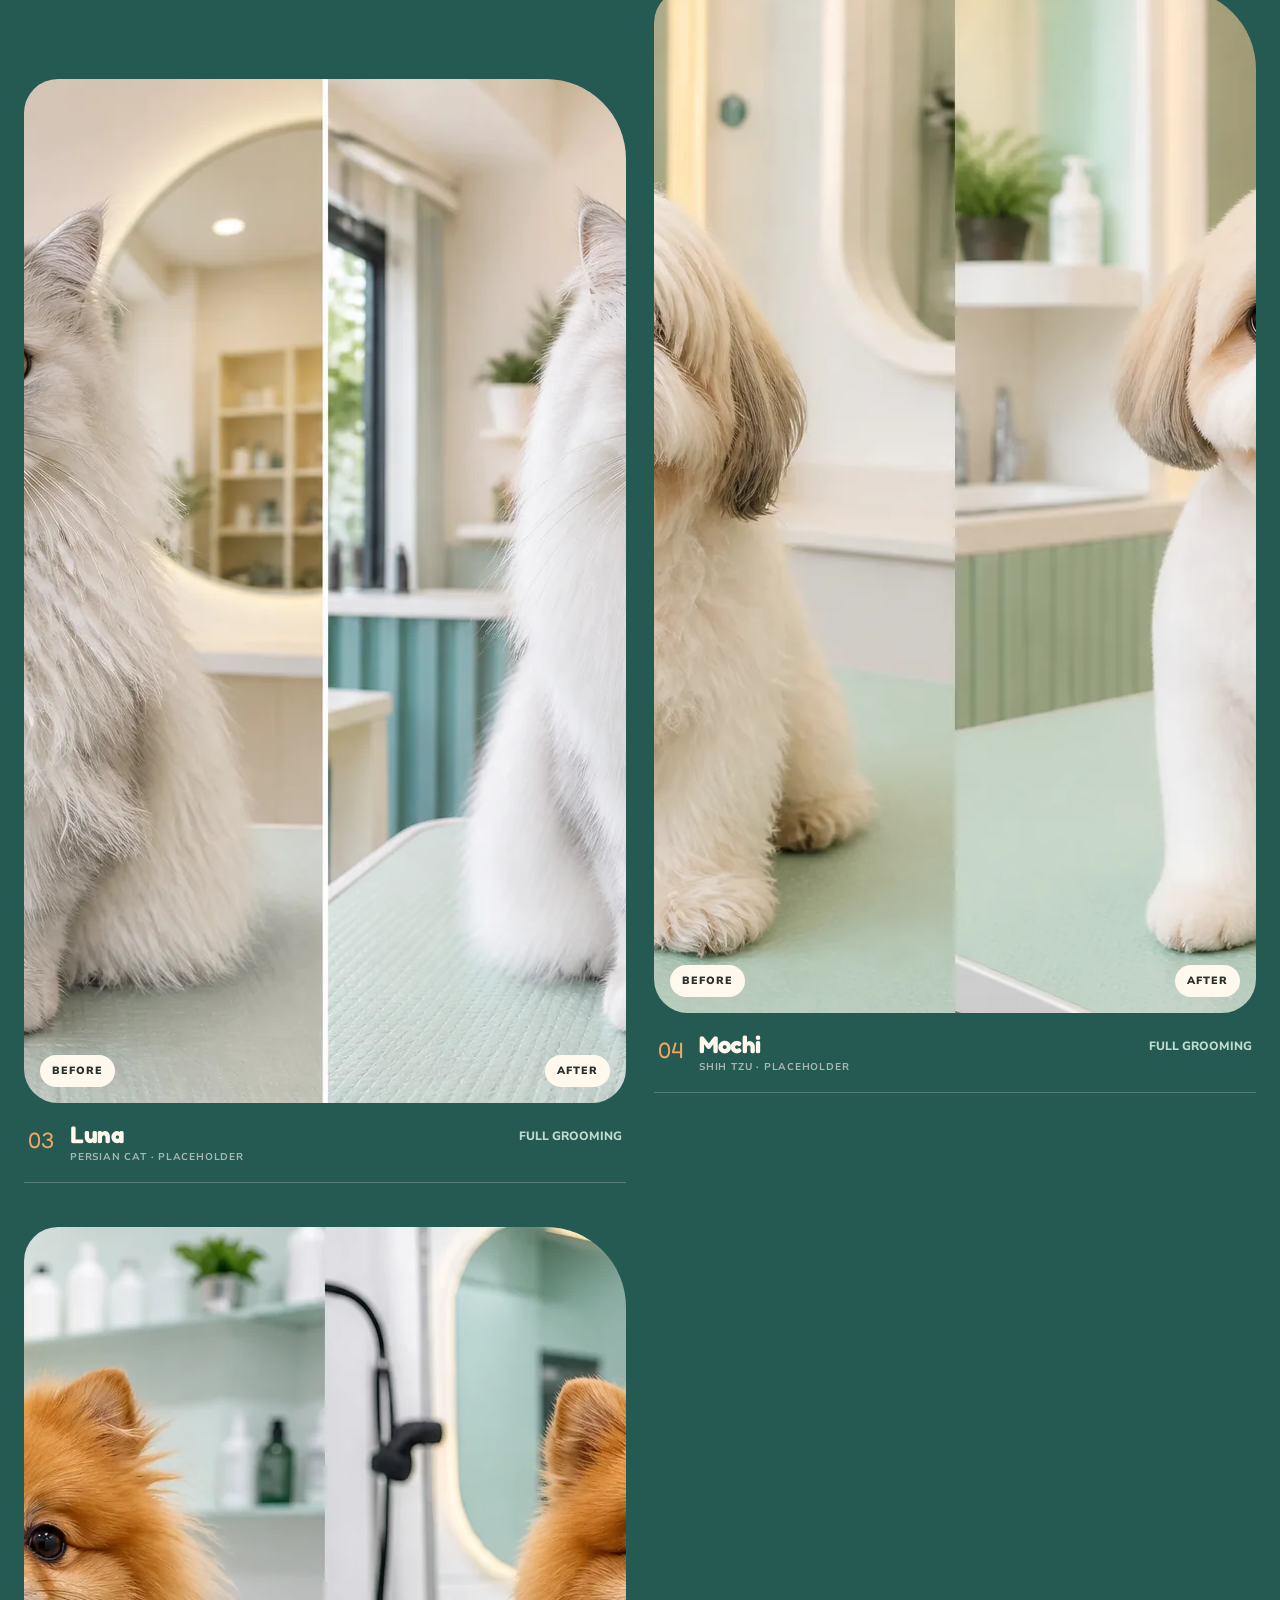
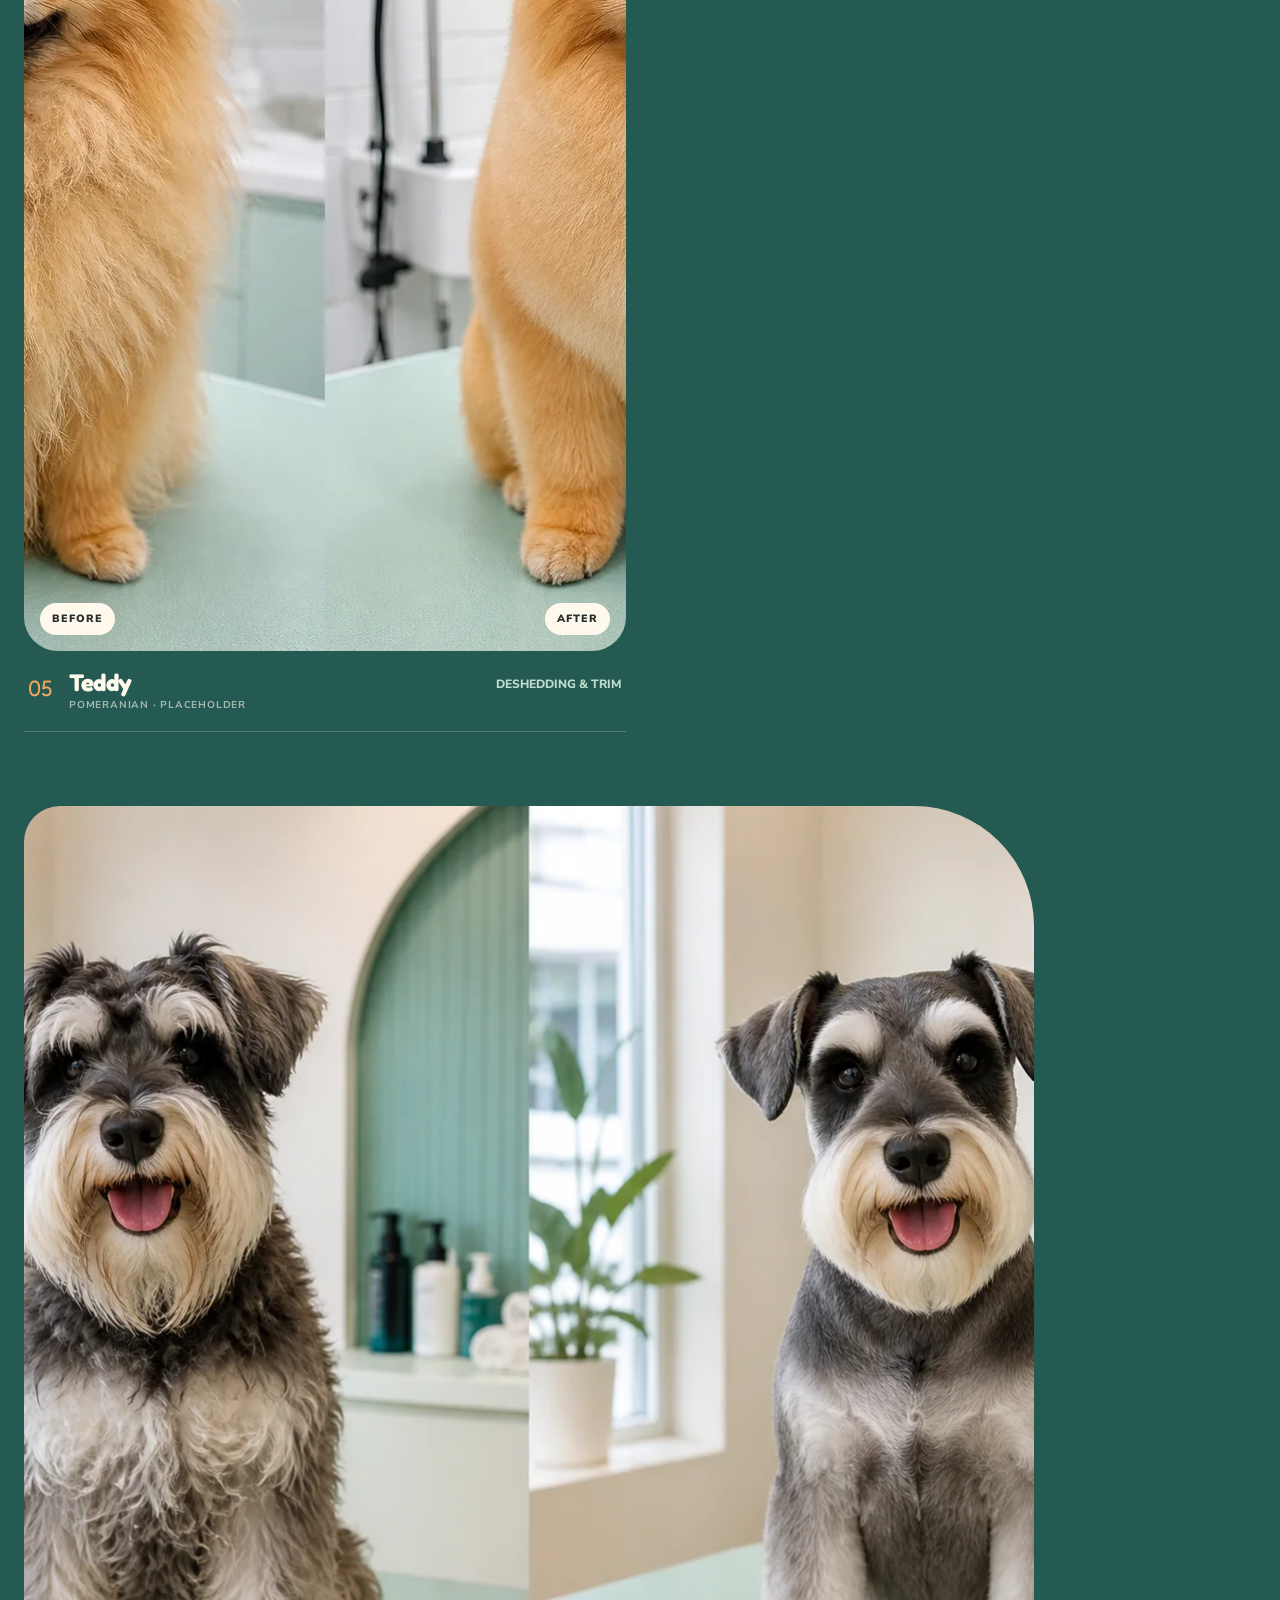
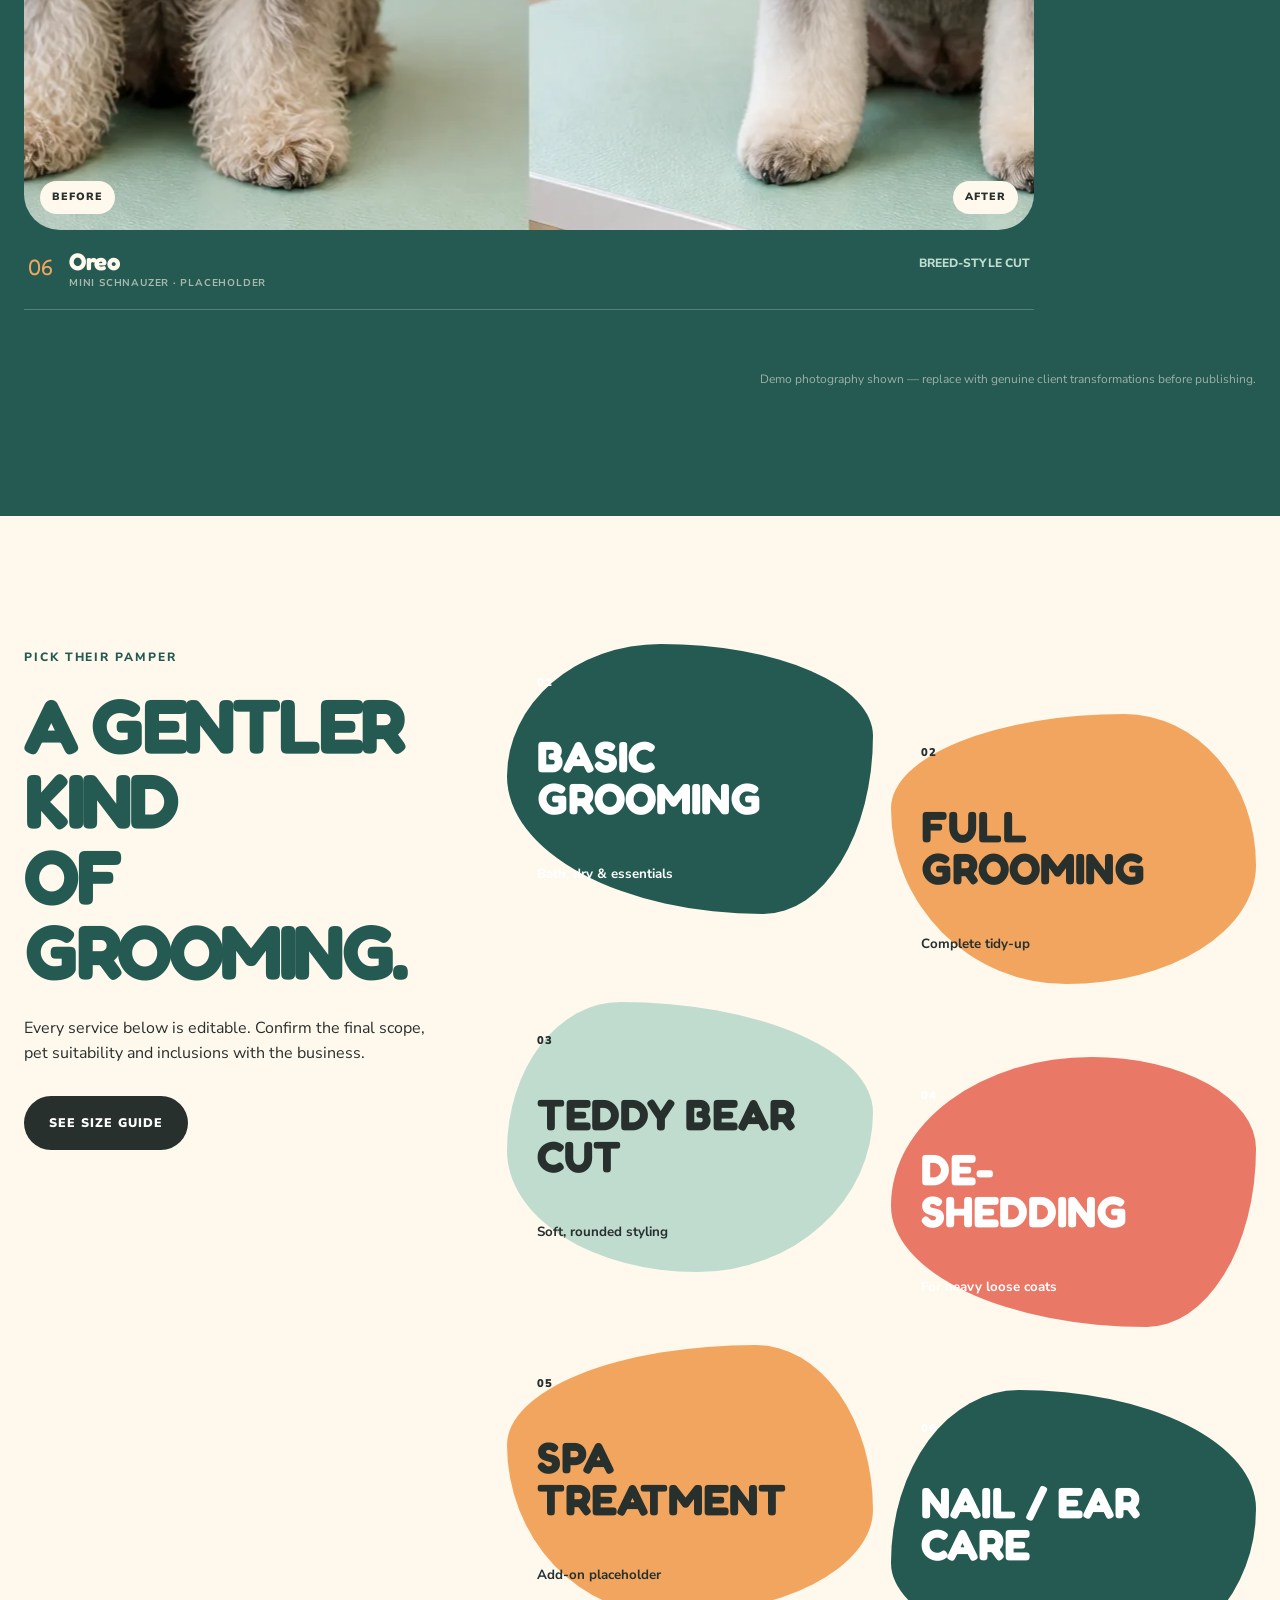
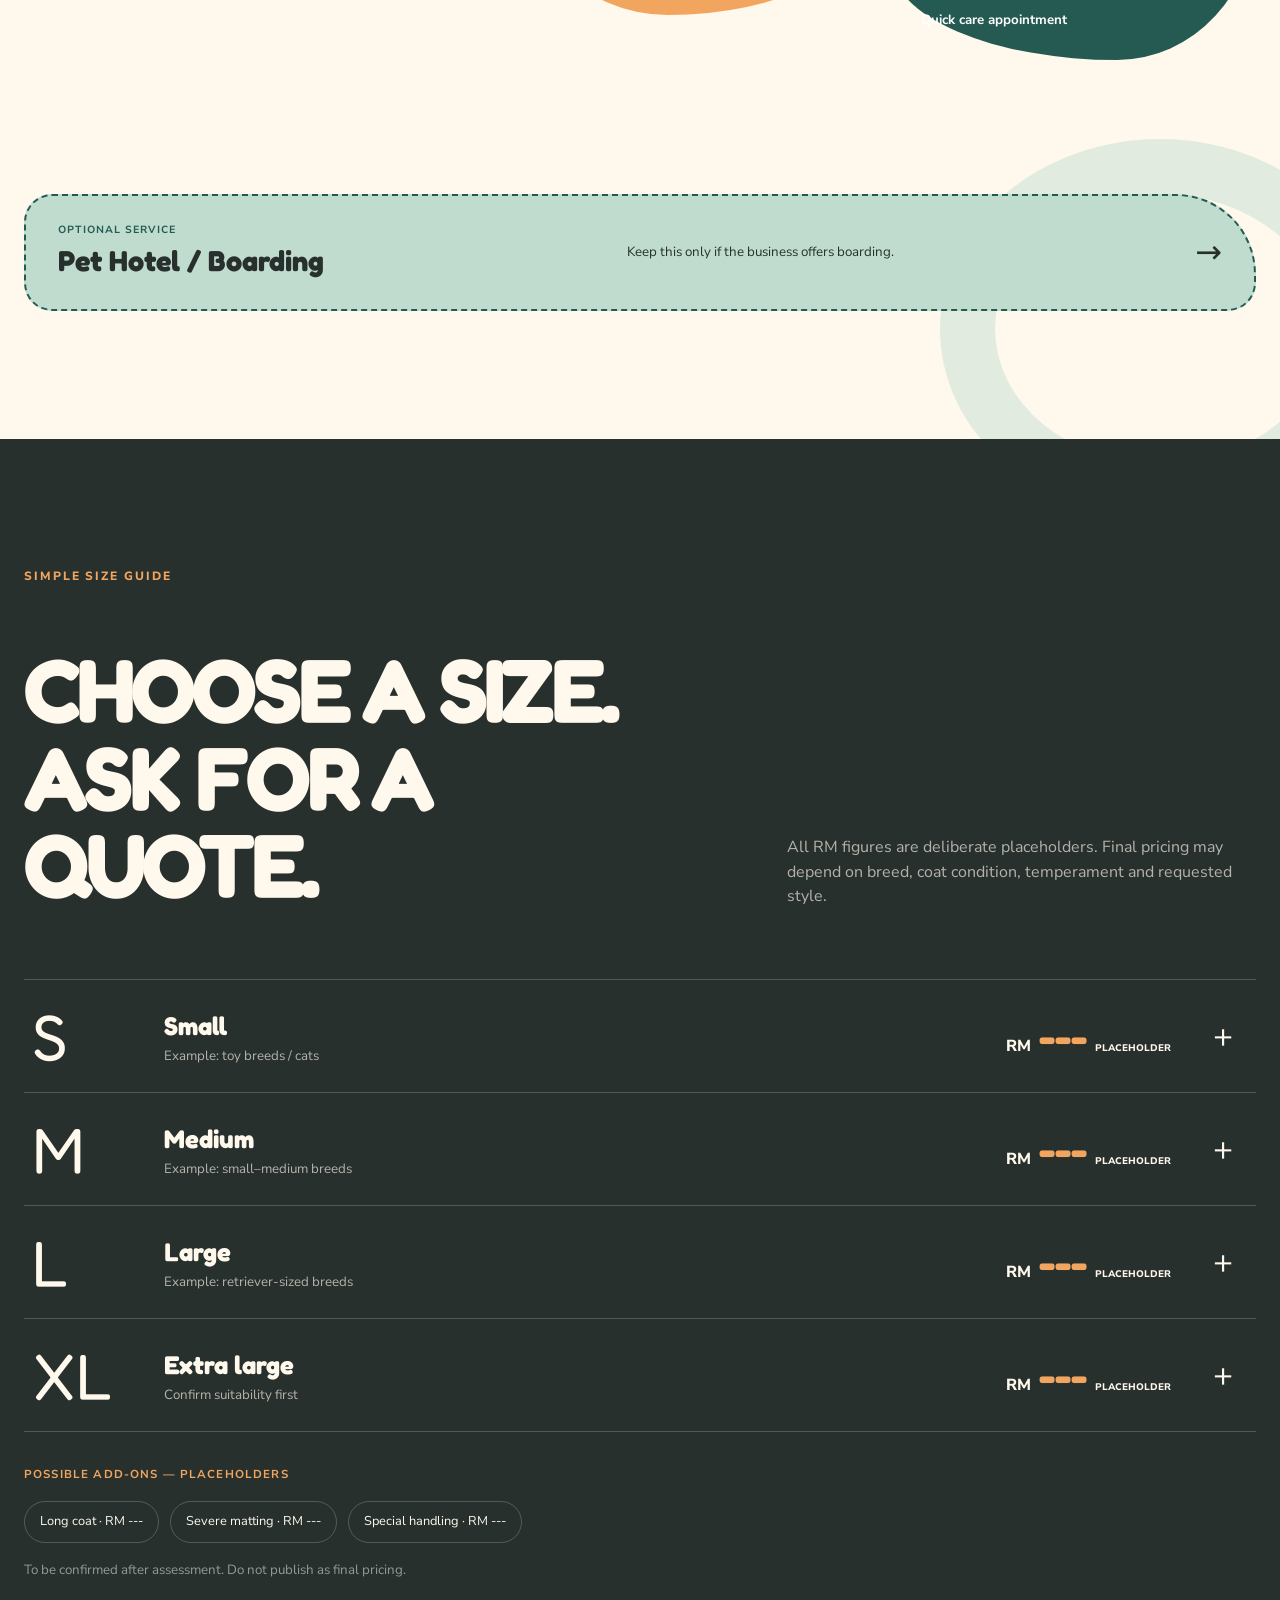
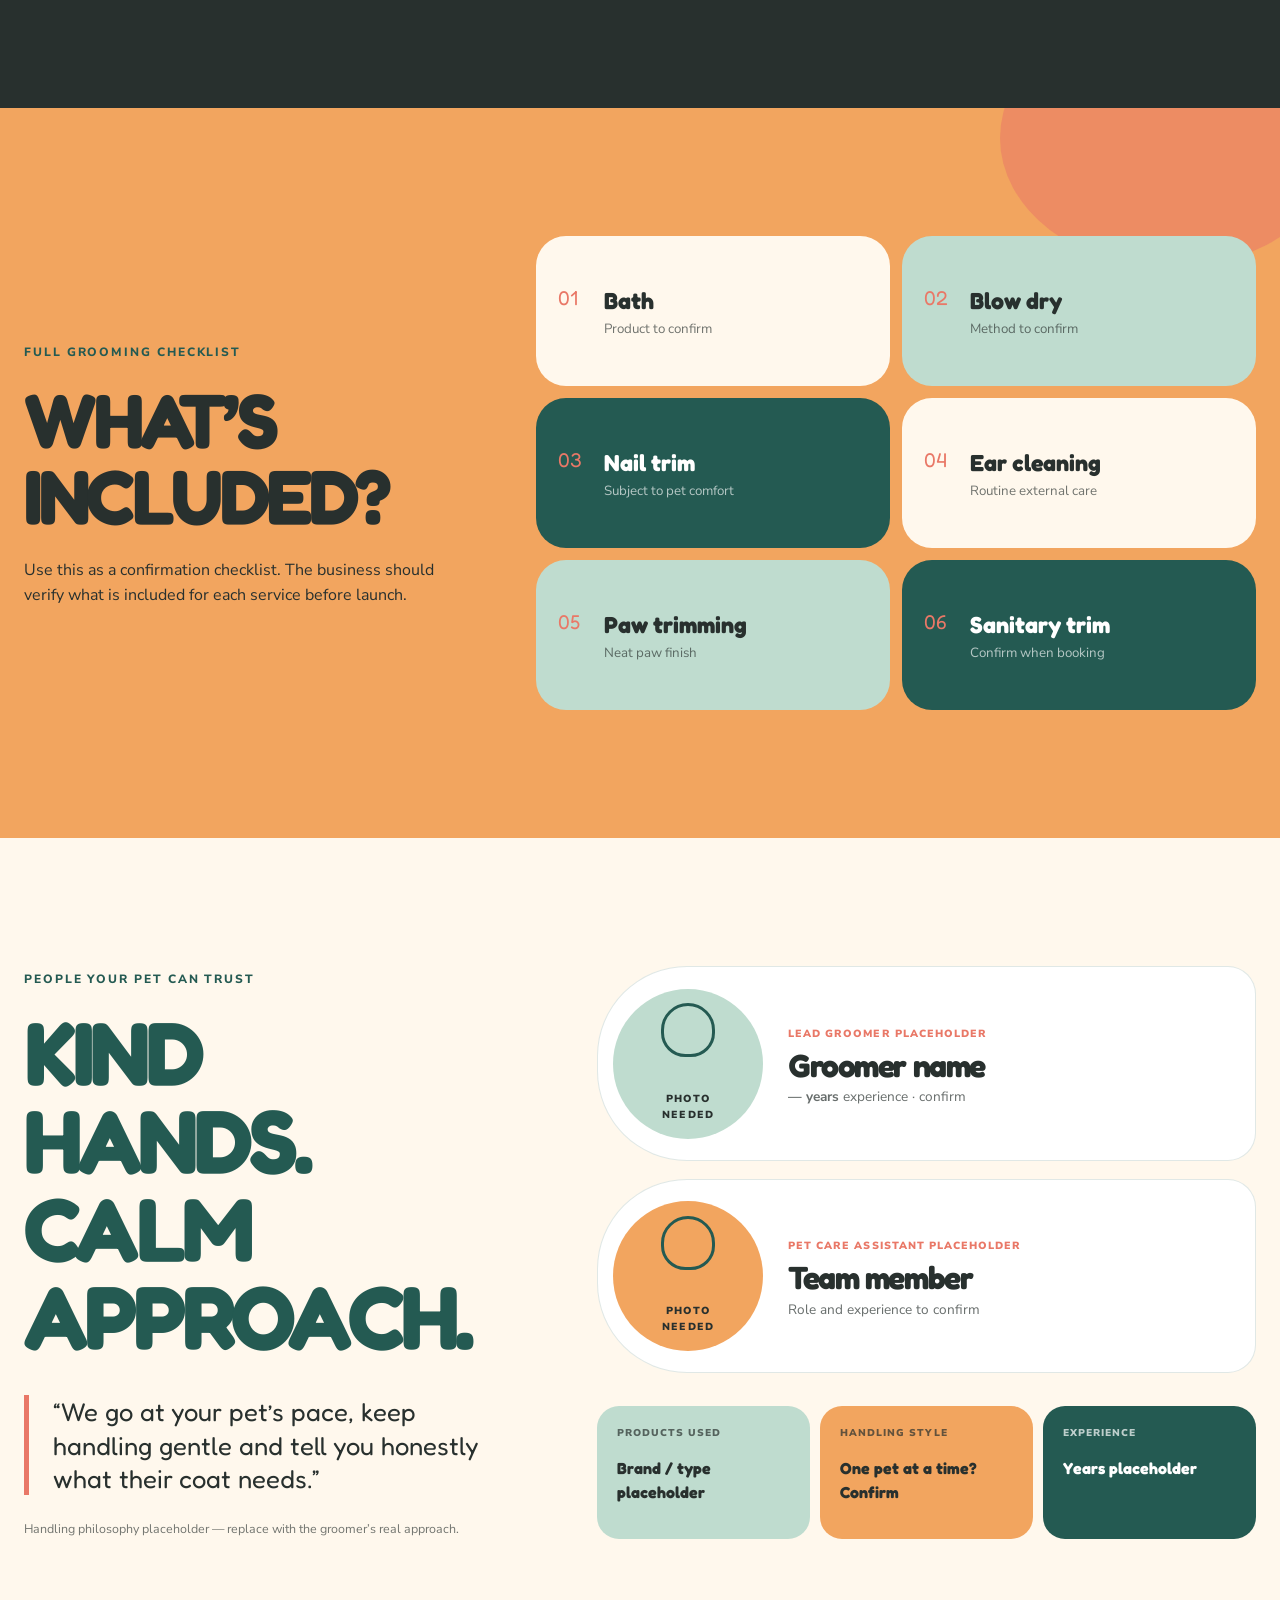
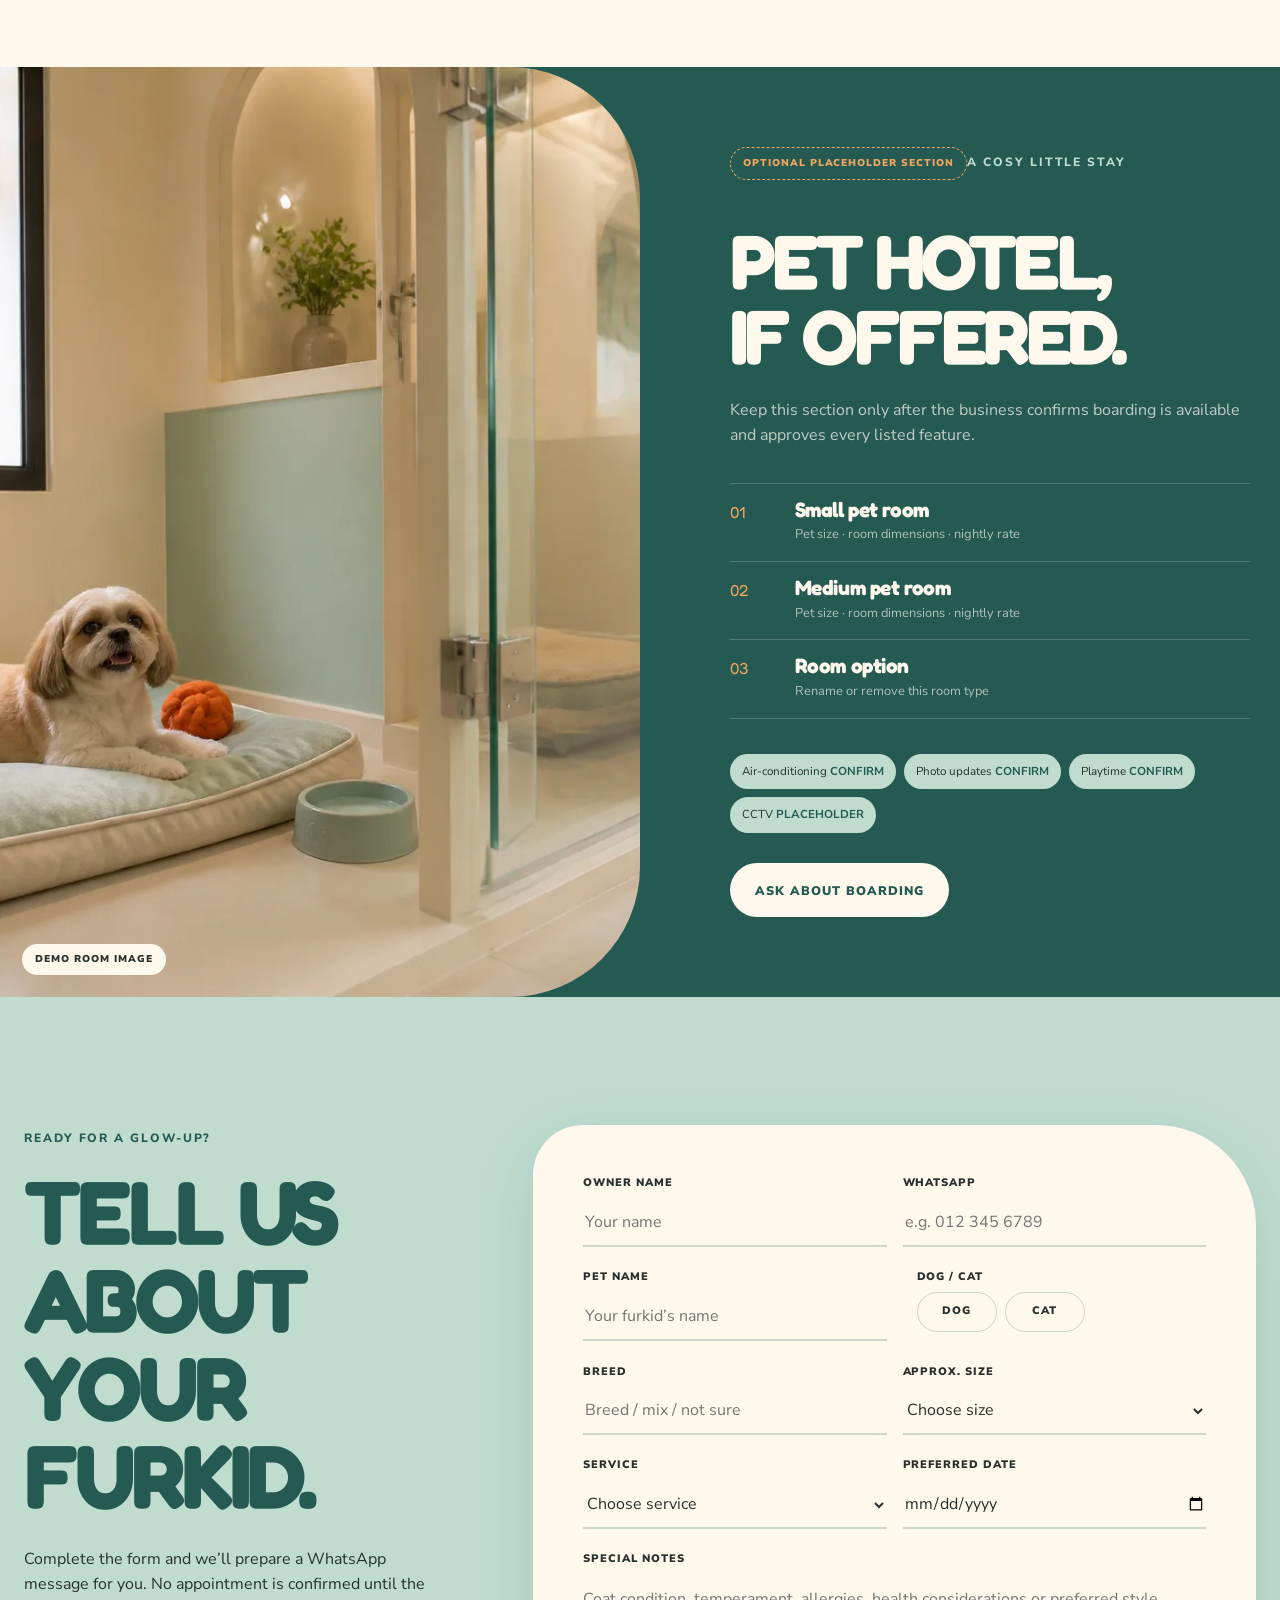
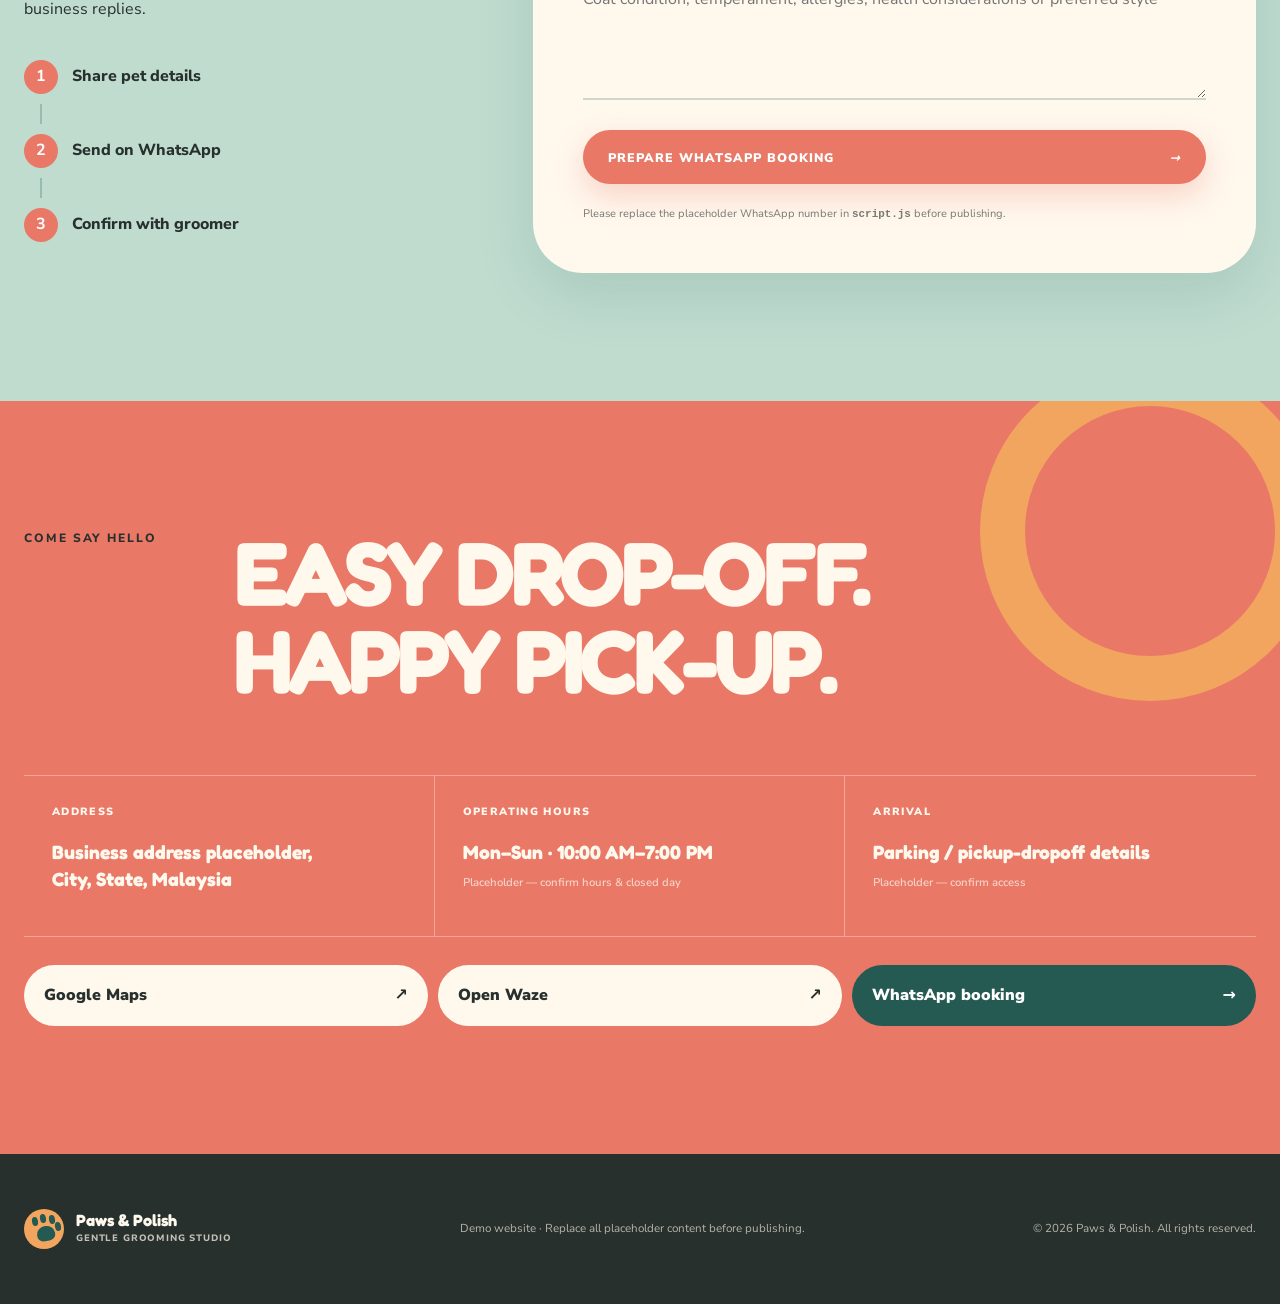
==== commit 9850fede: "Add files via upload" ====
--- a/index.html
+++ b/index.html
@@ -1,11 +1,139 @@
-<!doctype html><html lang="en"><head><meta charset="UTF-8"><meta name="viewport" content="width=device-width,initial-scale=1"><meta name="description" content="Paws & Polish offers gentle, low-stress pet grooming with plenty of patience."><meta name="theme-color" content="#3b8f83"><title>Paws &amp; Polish | Gentle Pet Grooming</title><link rel="preconnect" href="https://fonts.googleapis.com"><link rel="preconnect" href="https://fonts.gstatic.com" crossorigin><link href="https://fonts.googleapis.com/css2?family=Fredoka:wght@500;600&family=Nunito+Sans:wght@400;600;700;800&display=swap" rel="stylesheet"><style>:root{--paper:#f6fffb;--surface:#fff;--ink:#263532;--muted:#687975;--accent:#3b8f83;--accent-2:#f2a58b;--line:rgba(38,53,50,.14);--hero-overlay:linear-gradient(90deg,rgba(246,255,251,.93),rgba(246,255,251,.35) 62%,transparent);--display:"Fredoka",sans-serif;--body:"Nunito Sans",sans-serif;--radius:22px}</style><link rel="stylesheet" href="styles.css"><script src="script.js" defer></script></head>
-<body data-theme="pets"><a class="skip-link" href="#main">Skip to content</a><header class="header"><a class="brand" href="#top"><span class="brand-mark">P</span><span class="brand-name">Paws &amp; Polish<small>Gentle grooming club</small></span></a><button class="menu-button" aria-expanded="false" aria-controls="nav"><span></span><span></span><span></span><span class="sr-only">Menu</span></button><nav class="nav" id="nav"><a href="#about">Why us</a><a href="#services">Services</a><a href="#process">First visit</a><a href="#contact">Book</a></nav><a class="header-action" href="#contact">Book a groom</a></header>
-<main id="main"><section class="hero" id="top"><img class="hero-media" src="assets/hero.png" alt="Happy freshly groomed cream dog in a bright grooming studio"><div class="hero-overlay"></div><div class="hero-content shell"><p class="kicker">Kind hands · Happy coats</p><h1>Fresh, fluffy<br><em>&amp; feeling good.</em></h1><p class="hero-lead">Patient, one-to-one grooming that keeps tails wagging—from puppy introductions to full tidy-ups.</p><div class="actions"><a class="button button-primary" href="#contact">Book a spa day <span>♡</span></a><a class="button button-secondary" href="#services">View services</a></div></div><div class="hero-note"><span></span> Calm care first</div></section>
-<div class="ticker"><div class="ticker-track"><span>Bath &amp; fluff <b>●</b></span><span>Full groom <b>●</b></span><span>Puppy intro <b>●</b></span><span>Nail care <b>●</b></span><span>Bath &amp; fluff <b>●</b></span><span>Full groom <b>●</b></span><span>Puppy intro <b>●</b></span><span>Nail care <b>●</b></span></div></div>
-<section class="section" id="about"><div class="shell about-grid"><div class="about-stamp reveal"><div><strong>1:1</strong><span>Care for every guest</span></div></div><div class="about-copy reveal"><p class="eyebrow">Our gentle promise</p><h2>Looking good starts with <em>feeling safe.</em></h2><p class="copy-text">We move at your pet’s pace, use positive handling and build in breaks whenever they’re needed. The result is a tidy coat and a happier grooming routine.</p><div class="principles"><div><b>01</b><span>Low-stress handling</span></div><div><b>02</b><span>Pet-safe products</span></div><div><b>03</b><span>Clear owner updates</span></div></div></div></div></section>
-<section class="section section-alt" id="services"><div class="shell"><div class="section-head reveal"><div><p class="eyebrow">Pick a pamper</p><h2>Care for every <em>coat.</em></h2></div><p>We’ll confirm timing and pricing after learning your pet’s breed, coat condition and comfort needs.</p></div><div class="card-grid"><article class="card reveal"><span class="card-number">01</span><div class="card-icon">泡</div><h3>Bath &amp; Fluff</h3><p>Gentle wash, conditioning, blow-dry, brush-out, ears and nail check.</p><button class="text-link" data-service="Bath & Fluff">Choose this</button></article><article class="card reveal"><span class="card-number">02</span><div class="card-icon">✂</div><h3>Full Groom</h3><p>Everything in Bath &amp; Fluff plus a tailored clip or breed-style finish.</p><button class="text-link" data-service="Full Groom">Choose this</button></article><article class="card reveal"><span class="card-number">03</span><div class="card-icon">♡</div><h3>Puppy’s First</h3><p>A short, positive introduction to sounds, tools, touch and the grooming table.</p><button class="text-link" data-service="Puppy Introduction">Choose this</button></article></div></div></section>
-<section class="feature-grid"><div class="feature-visual"><img src="assets/hero.png" alt="Calm dog after grooming"><div class="feature-label">Every appointment includes a quick coat and skin check.</div></div><div class="feature-copy"><p class="eyebrow">A happier routine</p><h2>Slow introductions. <em>Confident pets.</em></h2><p>Regular grooming is easier when it feels familiar. We help young, nervous and senior pets build trust.</p><div class="mini-list"><div>Quiet one-to-one sessions <span>Always</span></div><div>Comfort breaks <span>As needed</span></div><div>Photo update <span>After every groom</span></div></div><a class="button button-primary" href="#contact">Plan a first visit</a></div></section>
-<section class="section" id="process"><div class="shell"><div class="section-head reveal"><div><p class="eyebrow">First appointment</p><h2>Easy from nose to <em>tail.</em></h2></div><p>Tell us what your pet enjoys, dislikes and needs. We’ll take it from there.</p></div><div class="process"><article class="step reveal"><span>01</span><h3>Say hello</h3><p>A calm introduction and quick coat check.</p></article><article class="step reveal"><span>02</span><h3>Settle in</h3><p>Sniffs, treats and time to feel comfortable.</p></article><article class="step reveal"><span>03</span><h3>Groom gently</h3><p>Patient handling with regular comfort checks.</p></article><article class="step reveal"><span>04</span><h3>Home happy</h3><p>Aftercare notes and one very fresh pet.</p></article></div></div></section>
-<section class="section section-alt quote-section"><div class="shell quote-inner reveal"><div class="stars">★★★★★</div><blockquote>“Milo used to hide when we said groomer. Now he pulls us through the door.”</blockquote><p class="quote-author">Aina &amp; Milo · Monthly regulars</p></div></section>
-<section class="section section-dark" id="contact"><div class="shell contact-grid"><div class="contact-copy reveal"><p class="eyebrow">Book a visit</p><h2>Tell us about your <em>best friend.</em></h2><p>We’ll reply with an appointment time and a personalised estimate.</p><div class="contact-meta"><div><span>Studio</span><b>Petaling Jaya · Selangor</b></div><div><span>Hours</span><b>Tue–Sun · 9am–6pm</b></div></div></div><form class="contact-form reveal"><div class="field-row"><label>Your name<input required placeholder="Your name"></label><label>Pet’s name<input required placeholder="Pet’s name"></label></div><label>Service<select id="service" required><option value="">Choose one</option><option>Bath &amp; Fluff</option><option>Full Groom</option><option>Puppy Introduction</option></select></label><label>Breed, age and notes<textarea placeholder="Tell us about coat, temperament or sensitivities..."></textarea></label><button class="button button-primary" type="submit">Request appointment <span>♡</span></button><p class="form-note">Demo form — connect your booking inbox before launch.</p></form></div></section></main>
-<footer class="footer"><div class="shell footer-main"><div class="footer-brand"><a class="brand" href="#top"><span class="brand-mark">P</span><span class="brand-name">Paws &amp; Polish<small>Gentle grooming club</small></span></a><p>Happy coats, calm visits and kind care.</p></div><div class="footer-links"><p>Explore</p><a href="#services">Services</a><a href="#about">Why us</a><a href="#contact">Book</a></div><div class="footer-links"><p>Social</p><a href="#">Instagram ↗</a><a href="#">Facebook ↗</a></div></div><div class="shell footer-bottom"><span>© <span data-year></span> Paws &amp; Polish</span><a href="#top">Back to top ↑</a></div></footer><div class="toast" role="status" aria-live="polite"></div></body></html>
+<!doctype html>
+<html lang="en">
+<head>
+  <meta charset="utf-8">
+  <meta name="viewport" content="width=device-width, initial-scale=1">
+  <meta name="description" content="Friendly dog and cat grooming, spa care and appointment enquiries in Malaysia.">
+  <meta name="theme-color" content="#245A52">
+  <title>Paws &amp; Polish | Gentle Pet Grooming</title>
+  <link rel="preconnect" href="https://fonts.googleapis.com">
+  <link rel="preconnect" href="https://fonts.gstatic.com" crossorigin>
+  <link href="https://fonts.googleapis.com/css2?family=Fredoka:wght@500;600;700&amp;family=Nunito+Sans:opsz,wght@6..12,400;6..12,600;6..12,700;6..12,800&amp;display=swap" rel="stylesheet">
+  <link rel="stylesheet" href="styles.css">
+</head>
+<body>
+  <a class="skip-link" href="#main">Skip to main content</a>
+  <header class="site-header" id="top">
+    <a class="brand" href="#top" aria-label="Paws and Polish home">
+      <span class="paw-mark" aria-hidden="true"><i></i><i></i><i></i><i></i><b></b></span>
+      <span><strong>Paws &amp; Polish</strong><small>Gentle grooming studio</small></span>
+    </a>
+    <button class="menu-toggle" type="button" aria-expanded="false" aria-controls="site-nav"><span></span><span></span><span></span><span class="sr-only">Open menu</span></button>
+    <nav class="site-nav" id="site-nav" aria-label="Main navigation">
+      <a href="#glow-up">Glow-ups</a><a href="#services">Services</a><a href="#pricing">Pricing</a><a href="#pet-hotel">Pet hotel</a><a href="#visit">Visit us</a><a class="nav-book" href="#booking">Book grooming</a>
+    </nav>
+  </header>
+
+  <main id="main">
+    <section class="hero" aria-labelledby="hero-title">
+      <div class="hero-copy">
+        <span class="eyebrow"><span class="eyebrow-line"></span> Dogs, cats &amp; good hair days</span>
+        <h1 id="hero-title">Fresh coat.<br><em>Happy pet.</em></h1>
+        <p>Gentle grooming, proper care and plenty of love for every furkid.</p>
+        <div class="hero-actions"><a class="button button-primary" href="#booking">Book grooming <span aria-hidden="true">→</span></a><a class="button button-quiet" href="#services">See services</a></div>
+        <ul class="trust-badges" aria-label="Studio highlights"><li><span aria-hidden="true">✓</span> Gentle handling</li><li><span aria-hidden="true">✓</span> Dogs &amp; cats</li><li><span aria-hidden="true">✓</span> Appointment available</li></ul>
+      </div>
+      <div class="hero-visual" aria-label="A freshly groomed dog in a bright grooming studio">
+        <span class="shape shape-mint"></span><span class="shape shape-orange"></span><span class="shape shape-coral"></span>
+        <div class="hero-photo-wrap"><img src="assets/images/hero/grooming-studio-hero.webp" alt="Happy freshly groomed dog on a grooming table" width="1400" height="933" fetchpriority="high"></div>
+        <div class="hero-sticker" aria-hidden="true"><span>Fresh</span><strong>&amp; fluffy</strong></div>
+      </div>
+      <a class="hero-scroll" href="#glow-up"><span></span>See the transformations</a>
+    </section>
+
+    <section class="glow-up section" id="glow-up" aria-labelledby="glow-title">
+      <div class="section-heading reveal"><div><span class="kicker">Real care. Visible difference.</span><h2 id="glow-title">The glow-up<br>gallery</h2></div><p>Explore sample transformations, then replace the pet names, breeds and photos with the studio’s real work.</p></div>
+      <article class="featured-transform reveal">
+        <div class="ba-frame" data-before-after style="--position: 52%">
+          <div class="ba-image ba-after" role="img" aria-label="Coco after a teddy bear grooming cut"></div><div class="ba-image ba-before" role="img" aria-label="Coco before grooming"></div>
+          <span class="ba-label ba-label-before">Before</span><span class="ba-label ba-label-after">After</span><span class="ba-divider" aria-hidden="true"><i>↔</i></span>
+          <input class="ba-range" type="range" min="0" max="100" value="52" aria-label="Drag to compare Coco before and after grooming">
+        </div>
+        <div class="featured-transform-copy"><span class="pet-number">01</span><div><span class="transformation-tag">Interactive before / after</span><h3>Coco <small>Sample pet name</small></h3><dl><div><dt>Breed</dt><dd>Toy Poodle — placeholder</dd></div><div><dt>Service</dt><dd>Teddy Bear Cut</dd></div><div><dt>Time</dt><dd>Confirm with groomer</dd></div></dl><p>Slide across the photo to reveal the tidy face, shaped coat and clean paw finish.</p><button class="text-link choose-service" type="button" data-service="Teddy Bear Cut">Ask about this service <span aria-hidden="true">→</span></button></div></div>
+      </article>
+      <div class="transformation-grid">
+        <article class="transform-card transform-wide reveal"><div class="transform-photo"><img src="assets/images/transformations/02-milo-golden-retriever.webp" alt="Golden retriever before and after deshedding" width="1536" height="1024" loading="lazy"><span class="photo-label before">Before</span><span class="photo-label after">After</span></div><div class="transform-meta"><span>02</span><h3>Milo <small>Golden Retriever · placeholder</small></h3><p>Deshedding</p></div></article>
+        <article class="transform-card reveal"><div class="transform-photo"><img src="assets/images/transformations/03-luna-persian-cat.webp" alt="Persian cat before and after full grooming" width="1536" height="1024" loading="lazy"><span class="photo-label before">Before</span><span class="photo-label after">After</span></div><div class="transform-meta"><span>03</span><h3>Luna <small>Persian Cat · placeholder</small></h3><p>Full Grooming</p></div></article>
+        <article class="transform-card transform-tall reveal"><div class="transform-photo"><img src="assets/images/transformations/04-mochi-shih-tzu.webp" alt="Shih Tzu before and after full grooming" width="1536" height="1024" loading="lazy"><span class="photo-label before">Before</span><span class="photo-label after">After</span></div><div class="transform-meta"><span>04</span><h3>Mochi <small>Shih Tzu · placeholder</small></h3><p>Full Grooming</p></div></article>
+        <article class="transform-card reveal"><div class="transform-photo"><img src="assets/images/transformations/05-teddy-pomeranian.webp" alt="Pomeranian before and after deshedding and trim" width="1536" height="1024" loading="lazy"><span class="photo-label before">Before</span><span class="photo-label after">After</span></div><div class="transform-meta"><span>05</span><h3>Teddy <small>Pomeranian · placeholder</small></h3><p>Deshedding &amp; Trim</p></div></article>
+        <article class="transform-card transform-wide reveal"><div class="transform-photo"><img src="assets/images/transformations/06-oreo-schnauzer.webp" alt="Miniature schnauzer before and after breed-style cut" width="1536" height="1024" loading="lazy"><span class="photo-label before">Before</span><span class="photo-label after">After</span></div><div class="transform-meta"><span>06</span><h3>Oreo <small>Mini Schnauzer · placeholder</small></h3><p>Breed-style Cut</p></div></article>
+      </div>
+      <p class="gallery-note">Demo photography shown — replace with genuine client transformations before publishing.</p>
+    </section>
+
+    <section class="services section" id="services" aria-labelledby="services-title">
+      <div class="services-intro reveal"><span class="kicker">Pick their pamper</span><h2 id="services-title">A gentler kind<br>of grooming.</h2><p>Every service below is editable. Confirm the final scope, pet suitability and inclusions with the business.</p><a class="button button-dark" href="#pricing">See size guide</a></div>
+      <div class="service-bubbles">
+        <button class="service-bubble bubble-a reveal choose-service" type="button" data-service="Basic Grooming"><span>01</span><strong>Basic<br>Grooming</strong><small>Bath, dry &amp; essentials</small></button>
+        <button class="service-bubble bubble-b reveal choose-service" type="button" data-service="Full Grooming"><span>02</span><strong>Full<br>Grooming</strong><small>Complete tidy-up</small></button>
+        <button class="service-bubble bubble-c reveal choose-service" type="button" data-service="Teddy Bear Cut"><span>03</span><strong>Teddy Bear<br>Cut</strong><small>Soft, rounded styling</small></button>
+        <button class="service-bubble bubble-d reveal choose-service" type="button" data-service="Deshedding"><span>04</span><strong>De-<br>shedding</strong><small>For heavy loose coats</small></button>
+        <button class="service-bubble bubble-e reveal choose-service" type="button" data-service="Spa Treatment"><span>05</span><strong>Spa<br>Treatment</strong><small>Add-on placeholder</small></button>
+        <button class="service-bubble bubble-f reveal choose-service" type="button" data-service="Nail / Ear Care"><span>06</span><strong>Nail / Ear<br>Care</strong><small>Quick care appointment</small></button>
+      </div>
+      <button class="hotel-service reveal choose-service" type="button" data-service="Pet Hotel / Boarding"><span><b>Optional service</b><strong>Pet Hotel / Boarding</strong></span><small>Keep this only if the business offers boarding.</small><i aria-hidden="true">→</i></button>
+    </section>
+
+    <section class="pricing section" id="pricing" aria-labelledby="pricing-title">
+      <div class="pricing-head reveal"><span class="kicker">Simple size guide</span><h2 id="pricing-title">Choose a size.<br>Ask for a quote.</h2><p>All RM figures are deliberate placeholders. Final pricing may depend on breed, coat condition, temperament and requested style.</p></div>
+      <div class="size-guide" role="list" aria-label="Placeholder grooming prices by pet size">
+        <button class="size-row reveal choose-size" type="button" data-size="S — Small"><span class="size-letter">S</span><span class="size-copy"><strong>Small</strong><small>Example: toy breeds / cats</small></span><span class="price">RM <b>---</b><small>placeholder</small></span><i aria-hidden="true">+</i></button>
+        <button class="size-row reveal choose-size" type="button" data-size="M — Medium"><span class="size-letter">M</span><span class="size-copy"><strong>Medium</strong><small>Example: small–medium breeds</small></span><span class="price">RM <b>---</b><small>placeholder</small></span><i aria-hidden="true">+</i></button>
+        <button class="size-row reveal choose-size" type="button" data-size="L — Large"><span class="size-letter">L</span><span class="size-copy"><strong>Large</strong><small>Example: retriever-sized breeds</small></span><span class="price">RM <b>---</b><small>placeholder</small></span><i aria-hidden="true">+</i></button>
+        <button class="size-row reveal choose-size" type="button" data-size="XL — Extra Large"><span class="size-letter">XL</span><span class="size-copy"><strong>Extra large</strong><small>Confirm suitability first</small></span><span class="price">RM <b>---</b><small>placeholder</small></span><i aria-hidden="true">+</i></button>
+      </div>
+      <div class="surcharges reveal"><strong>Possible add-ons — placeholders</strong><span>Long coat · RM ---</span><span>Severe matting · RM ---</span><span>Special handling · RM ---</span><small>To be confirmed after assessment. Do not publish as final pricing.</small></div>
+    </section>
+
+    <section class="included section" aria-labelledby="included-title">
+      <div class="included-copy reveal"><span class="kicker">Full grooming checklist</span><h2 id="included-title">What’s included?</h2><p>Use this as a confirmation checklist. The business should verify what is included for each service before launch.</p></div>
+      <ul class="included-list"><li class="reveal"><span>01</span><strong>Bath</strong><small>Product to confirm</small></li><li class="reveal"><span>02</span><strong>Blow dry</strong><small>Method to confirm</small></li><li class="reveal"><span>03</span><strong>Nail trim</strong><small>Subject to pet comfort</small></li><li class="reveal"><span>04</span><strong>Ear cleaning</strong><small>Routine external care</small></li><li class="reveal"><span>05</span><strong>Paw trimming</strong><small>Neat paw finish</small></li><li class="reveal"><span>06</span><strong>Sanitary trim</strong><small>Confirm when booking</small></li></ul>
+    </section>
+
+    <section class="trust section" id="groomers" aria-labelledby="trust-title">
+      <div class="trust-copy reveal"><span class="kicker">People your pet can trust</span><h2 id="trust-title">Kind hands.<br>Calm approach.</h2><blockquote>“We go at your pet’s pace, keep handling gentle and tell you honestly what their coat needs.”</blockquote><p class="placeholder-line">Handling philosophy placeholder — replace with the groomer’s real approach.</p></div>
+      <div class="groomer-profiles">
+        <article class="groomer reveal"><div class="groomer-photo"><span>Photo<br>needed</span></div><div><span>Lead groomer placeholder</span><h3>Groomer name</h3><p><b>— years</b> experience · confirm</p></div></article>
+        <article class="groomer reveal"><div class="groomer-photo groomer-photo-alt"><span>Photo<br>needed</span></div><div><span>Pet care assistant placeholder</span><h3>Team member</h3><p>Role and experience to confirm</p></div></article>
+        <div class="trust-facts reveal"><div><span>Products used</span><strong>Brand / type placeholder</strong></div><div><span>Handling style</span><strong>One pet at a time? Confirm</strong></div><div><span>Experience</span><strong>Years placeholder</strong></div></div>
+      </div>
+    </section>
+
+    <!-- OPTIONAL SECTION: remove this entire #pet-hotel section if the business does not offer boarding. -->
+    <section class="pet-hotel section" id="pet-hotel" aria-labelledby="hotel-title">
+      <div class="hotel-image reveal"><img src="assets/images/hotel/pet-hotel-room-placeholder.webp" alt="Placeholder image of a clean pet hotel room" width="1536" height="1024" loading="lazy"><span>Demo room image</span></div>
+      <div class="hotel-content reveal"><span class="optional-label">Optional placeholder section</span><span class="kicker">A cosy little stay</span><h2 id="hotel-title">Pet hotel,<br>if offered.</h2><p>Keep this section only after the business confirms boarding is available and approves every listed feature.</p><div class="room-options"><article><span>01</span><div><h3>Small pet room</h3><p>Pet size · room dimensions · nightly rate</p></div></article><article><span>02</span><div><h3>Medium pet room</h3><p>Pet size · room dimensions · nightly rate</p></div></article><article><span>03</span><div><h3>Room option</h3><p>Rename or remove this room type</p></div></article></div><ul class="hotel-features"><li>Air-conditioning <b>confirm</b></li><li>Photo updates <b>confirm</b></li><li>Playtime <b>confirm</b></li><li>CCTV <b>placeholder</b></li></ul><button class="button button-light choose-service" type="button" data-service="Pet Hotel / Boarding">Ask about boarding</button></div>
+    </section>
+
+    <section class="booking section" id="booking" aria-labelledby="booking-title">
+      <div class="booking-copy reveal"><span class="kicker">Ready for a glow-up?</span><h2 id="booking-title">Tell us about<br>your furkid.</h2><p>Complete the form and we’ll prepare a WhatsApp message for you. No appointment is confirmed until the business replies.</p><div class="booking-steps"><span><b>1</b> Share pet details</span><i></i><span><b>2</b> Send on WhatsApp</span><i></i><span><b>3</b> Confirm with groomer</span></div></div>
+      <form class="booking-form reveal" id="booking-form">
+        <div class="field"><label for="owner-name">Owner name</label><input id="owner-name" name="ownerName" type="text" autocomplete="name" required placeholder="Your name"></div>
+        <div class="field"><label for="owner-whatsapp">WhatsApp</label><input id="owner-whatsapp" name="ownerWhatsapp" type="tel" autocomplete="tel" required placeholder="e.g. 012 345 6789"></div>
+        <div class="field"><label for="pet-name">Pet name</label><input id="pet-name" name="petName" type="text" required placeholder="Your furkid’s name"></div>
+        <fieldset class="field pet-type"><legend>Dog / cat</legend><label><input type="radio" name="petType" value="Dog" required><span>Dog</span></label><label><input type="radio" name="petType" value="Cat"><span>Cat</span></label></fieldset>
+        <div class="field"><label for="breed">Breed</label><input id="breed" name="breed" type="text" required placeholder="Breed / mix / not sure"></div>
+        <div class="field"><label for="pet-size">Approx. size</label><select id="pet-size" name="petSize" required><option value="">Choose size</option><option>S — Small</option><option>M — Medium</option><option>L — Large</option><option>XL — Extra Large</option><option>Not sure yet</option></select></div>
+        <div class="field"><label for="service-select">Service</label><select id="service-select" name="service" required><option value="">Choose service</option><option>Basic Grooming</option><option>Full Grooming</option><option>Teddy Bear Cut</option><option>Deshedding</option><option>Spa Treatment</option><option>Nail / Ear Care</option><option>Pet Hotel / Boarding</option><option>Not sure — please advise</option></select></div>
+        <div class="field"><label for="preferred-date">Preferred date</label><input id="preferred-date" name="preferredDate" type="date" required></div>
+        <div class="field field-full"><label for="special-notes">Special notes</label><textarea id="special-notes" name="notes" rows="4" placeholder="Coat condition, temperament, allergies, health considerations or preferred style"></textarea></div>
+        <button class="button button-primary submit-booking" type="submit"><span>Prepare WhatsApp booking</span><i aria-hidden="true">→</i></button><p class="form-note">Please replace the placeholder WhatsApp number in <code>script.js</code> before publishing.</p>
+      </form>
+    </section>
+
+    <section class="visit section" id="visit" aria-labelledby="visit-title">
+      <div class="visit-head reveal"><span class="kicker">Come say hello</span><h2 id="visit-title">Easy drop-off.<br>Happy pick-up.</h2></div>
+      <div class="visit-details reveal"><div><span>Address</span><strong>Business address placeholder,<br>City, State, Malaysia</strong></div><div><span>Operating hours</span><strong>Mon–Sun · 10:00 AM–7:00 PM<br><small>Placeholder — confirm hours &amp; closed day</small></strong></div><div><span>Arrival</span><strong>Parking / pickup-dropoff details<br><small>Placeholder — confirm access</small></strong></div></div>
+      <div class="map-actions reveal"><a href="#" data-placeholder-link="Google Maps">Google Maps <span aria-hidden="true">↗</span></a><a href="#" data-placeholder-link="Waze">Open Waze <span aria-hidden="true">↗</span></a><a href="#booking">WhatsApp booking <span aria-hidden="true">→</span></a></div>
+    </section>
+  </main>
+
+  <footer class="site-footer"><a class="brand footer-brand" href="#top"><span class="paw-mark" aria-hidden="true"><i></i><i></i><i></i><i></i><b></b></span><span><strong>Paws &amp; Polish</strong><small>Gentle grooming studio</small></span></a><p>Demo website · Replace all placeholder content before publishing.</p><p>© <span id="year"></span> Paws &amp; Polish. All rights reserved.</p></footer>
+  <button class="whatsapp-float" type="button" data-whatsapp-direct aria-label="Book grooming on WhatsApp"><span>WA</span><b>Book on WhatsApp</b></button>
+  <button class="mobile-booking" type="button" data-whatsapp-direct><span>WA</span> Book on WhatsApp</button>
+  <div class="toast" id="toast" role="status" aria-live="polite"></div>
+  <noscript><p class="noscript">JavaScript is needed for the comparison slider and WhatsApp form. You can still browse all services and information.</p></noscript>
+  <script src="script.js"></script>
+</body>
+</html>
+
--- a/styles.css
+++ b/styles.css
@@ -1,363 +1,245 @@
 :root {
-  --paper: #f7f4ef;
-  --surface: #ffffff;
-  --ink: #201d1b;
-  --muted: #6f6964;
-  --accent: #9c665d;
-  --accent-2: #d9b9ad;
-  --line: rgba(32, 29, 27, 0.16);
-  --hero-overlay: linear-gradient(90deg, rgba(15, 12, 10, 0.72), rgba(15, 12, 10, 0.12));
-  --display: Georgia, serif;
-  --body: Arial, sans-serif;
-  --radius: 0px;
-  --max: 1180px;
+  --cream: #FFF8ED;
+  --teal: #245A52;
+  --mint: #BFDCCF;
+  --orange: #F2A55F;
+  --coral: #E97867;
+  --ink: #28302E;
+  --white: #FFFFFF;
+  --font-display: "Fredoka", system-ui, sans-serif;
+  --font-body: "Nunito Sans", system-ui, sans-serif;
+  --max: 1240px;
+  --shadow: 0 20px 60px rgba(36, 90, 82, .14);
 }
 
 * { box-sizing: border-box; }
-html { scroll-behavior: smooth; scroll-padding-top: 82px; }
-body {
-  margin: 0;
-  color: var(--ink);
-  background: var(--paper);
-  font-family: var(--body);
-  line-height: 1.65;
-  overflow-x: hidden;
-}
+html { scroll-behavior: smooth; scroll-padding-top: 92px; }
+body { margin: 0; color: var(--ink); background: var(--cream); font-family: var(--font-body); line-height: 1.55; overflow-x: hidden; }
 body.menu-open { overflow: hidden; }
 img { display: block; max-width: 100%; }
-a { color: inherit; text-decoration: none; }
+a { color: inherit; }
 button, input, select, textarea { font: inherit; }
-button, a { -webkit-tap-highlight-color: transparent; }
-::selection { color: var(--paper); background: var(--accent); }
-
-.shell { width: min(var(--max), calc(100% - 48px)); margin-inline: auto; }
-.sr-only {
-  position: absolute; width: 1px; height: 1px; padding: 0; margin: -1px;
-  overflow: hidden; clip: rect(0,0,0,0); white-space: nowrap; border: 0;
-}
-.skip-link {
-  position: fixed; z-index: 999; top: 10px; left: 10px; padding: 10px 16px;
-  color: var(--paper); background: var(--accent); transform: translateY(-150%);
-}
+button { color: inherit; }
+.sr-only { position: absolute; width: 1px; height: 1px; padding: 0; margin: -1px; overflow: hidden; clip: rect(0, 0, 0, 0); white-space: nowrap; border: 0; }
+.skip-link { position: fixed; top: 8px; left: 8px; z-index: 999; padding: 10px 16px; border-radius: 99px; color: var(--white); background: var(--teal); transform: translateY(-150%); }
 .skip-link:focus { transform: translateY(0); }
-
-.header {
-  position: fixed; z-index: 100; inset: 0 0 auto; display: grid;
-  grid-template-columns: 220px 1fr auto; align-items: center; height: 82px;
-  padding-inline: max(24px, calc((100vw - var(--max)) / 2));
-  color: #fff; border-bottom: 1px solid rgba(255,255,255,.18);
-  transition: height .25s ease, background .25s ease, color .25s ease, border-color .25s ease;
-}
-.header.scrolled {
-  height: 68px; color: var(--ink); background: color-mix(in srgb, var(--paper) 94%, transparent);
-  border-color: var(--line); backdrop-filter: blur(18px);
-}
-.brand { display: flex; align-items: center; gap: 10px; width: fit-content; }
-.brand-mark {
-  display: grid; place-items: center; width: 34px; height: 34px;
-  color: var(--paper); background: var(--accent); border-radius: var(--radius);
-  font-family: var(--display); font-size: 1rem; font-weight: 800;
-}
-.brand-name { font-family: var(--display); font-size: 1.22rem; font-weight: 700; line-height: 1; }
-.brand-name small {
-  display: block; margin-top: 5px; font-family: var(--body); font-size: .52rem;
-  font-weight: 700; letter-spacing: .18em; text-transform: uppercase; opacity: .72;
-}
-.nav { display: flex; justify-content: center; gap: clamp(22px, 3vw, 42px); }
-.nav a {
-  position: relative; font-size: .72rem; font-weight: 700; letter-spacing: .08em; text-transform: uppercase;
-}
-.nav a::after {
-  position: absolute; bottom: -8px; left: 0; width: 100%; height: 1px; content: "";
-  background: currentColor; transform: scaleX(0); transition: transform .2s ease;
-}
-.nav a:hover::after, .nav a:focus-visible::after { transform: scaleX(1); }
-.header-action {
-  padding: 10px 17px; color: #fff; border: 1px solid rgba(255,255,255,.55);
-  border-radius: var(--radius); font-size: .68rem; font-weight: 800; letter-spacing: .08em;
-  text-transform: uppercase; transition: background .2s ease, color .2s ease;
-}
-.header.scrolled .header-action { color: var(--paper); background: var(--accent); border-color: var(--accent); }
-.header-action:hover { color: var(--paper); background: var(--accent); border-color: var(--accent); }
-.menu-button { display: none; }
-
-.hero {
-  position: relative; display: flex; align-items: center; min-height: min(900px, 100svh);
-  overflow: hidden; color: #fff; background: #151515;
-}
-.hero-media, .hero-overlay { position: absolute; inset: 0; width: 100%; height: 100%; }
-.hero-media { object-fit: cover; animation: drift 14s ease-out both; }
-.hero-overlay { background: var(--hero-overlay); }
-.hero-content { position: relative; z-index: 2; max-width: var(--max); padding-top: 76px; }
-.kicker {
-  display: flex; align-items: center; gap: 12px; margin: 0 0 22px;
-  font-size: .68rem; font-weight: 800; letter-spacing: .18em; text-transform: uppercase;
-}
-.kicker::before { width: 34px; height: 2px; content: ""; background: var(--accent-2); }
-.hero h1 {
-  max-width: 690px; margin: 0 0 24px; font-family: var(--display); font-size: clamp(3.7rem, 8vw, 7.9rem);
-  font-weight: 600; line-height: .92; letter-spacing: -.04em;
-}
-.hero h1 em { color: var(--accent-2); font-style: italic; font-weight: 500; }
-.hero-lead { max-width: 560px; margin-bottom: 32px; color: rgba(255,255,255,.8); font-size: 1.02rem; }
-.actions { display: flex; flex-wrap: wrap; gap: 12px; }
-.button {
-  display: inline-flex; align-items: center; justify-content: center; gap: 18px; min-height: 52px;
-  padding: 13px 22px; border: 1px solid transparent; border-radius: var(--radius); cursor: pointer;
-  font-size: .7rem; font-weight: 800; letter-spacing: .09em; text-transform: uppercase;
-  transition: transform .2s ease, background .2s ease, border-color .2s ease;
-}
-.button:hover, .button:focus-visible { transform: translateY(-2px); }
-.button-primary { color: var(--paper); background: var(--accent); border-color: var(--accent); }
-.button-secondary { color: #fff; background: rgba(255,255,255,.06); border-color: rgba(255,255,255,.48); backdrop-filter: blur(8px); }
-.button-secondary:hover { background: rgba(255,255,255,.14); }
-.hero-note {
-  position: absolute; z-index: 2; right: max(24px, calc((100vw - var(--max)) / 2)); bottom: 35px;
-  display: flex; align-items: center; gap: 12px; font-size: .6rem; font-weight: 800;
-  letter-spacing: .18em; text-transform: uppercase;
-}
-.hero-note span { width: 50px; height: 1px; background: var(--accent-2); }
-
-.ticker { overflow: hidden; color: var(--paper); background: var(--accent); }
-.ticker-track {
-  display: flex; gap: 36px; width: max-content; padding: 13px 0;
-  animation: ticker 26s linear infinite;
-}
-.ticker-track span { font-size: .66rem; font-weight: 800; letter-spacing: .14em; text-transform: uppercase; }
-.ticker-track b { color: var(--accent-2); }
-
-.section { padding: 112px 0; }
-.section-alt { background: var(--surface); }
-.section-dark { color: var(--paper); background: var(--ink); }
-.section-head {
-  display: grid; grid-template-columns: minmax(0, 1.45fr) minmax(260px, .58fr);
-  align-items: end; gap: 70px; margin-bottom: 52px;
-}
-.eyebrow {
-  display: flex; align-items: center; gap: 11px; margin: 0 0 17px; color: var(--accent);
-  font-size: .66rem; font-weight: 800; letter-spacing: .17em; text-transform: uppercase;
-}
-.eyebrow::before { width: 26px; height: 1px; content: ""; background: currentColor; }
-.section h2 {
-  margin: 0; font-family: var(--display); font-size: clamp(2.8rem, 5.4vw, 5.25rem);
-  font-weight: 600; line-height: 1; letter-spacing: -.035em;
-}
-.section h2 em { color: var(--accent); font-style: italic; font-weight: 500; }
-.section-head > p, .copy-text { margin: 0; color: var(--muted); font-size: .94rem; }
-.section-dark .section-head > p, .section-dark .copy-text { color: color-mix(in srgb, var(--paper) 65%, transparent); }
-
-.about-grid { display: grid; grid-template-columns: .62fr 1.38fr; gap: clamp(45px, 8vw, 110px); align-items: start; }
-.about-stamp {
-  position: sticky; top: 110px; display: grid; place-items: center; aspect-ratio: 1;
-  border: 1px solid var(--line); border-radius: 50%; text-align: center;
-}
-.about-stamp strong { display: block; color: var(--accent); font-family: var(--display); font-size: clamp(4rem, 9vw, 7.5rem); line-height: .8; }
-.about-stamp span { font-size: .62rem; font-weight: 800; letter-spacing: .18em; text-transform: uppercase; }
-.about-copy h2 { margin-bottom: 28px; }
-.about-copy .copy-text { max-width: 700px; margin-bottom: 34px; font-size: 1rem; line-height: 1.85; }
-.principles { display: grid; grid-template-columns: repeat(3, 1fr); border-top: 1px solid var(--line); border-left: 1px solid var(--line); }
-.principles div { min-height: 148px; padding: 22px; border-right: 1px solid var(--line); border-bottom: 1px solid var(--line); }
-.principles b { display: block; margin-bottom: 16px; color: var(--accent); font-family: var(--display); font-size: 1.5rem; }
-.principles span { font-size: .74rem; font-weight: 700; }
-
-.card-grid { display: grid; grid-template-columns: repeat(3, 1fr); gap: 14px; }
-.card {
-  position: relative; display: flex; flex-direction: column; min-height: 360px; padding: 30px;
-  background: var(--surface); border: 1px solid var(--line); border-radius: var(--radius);
-  transition: transform .25s ease, box-shadow .25s ease;
-}
-.card:hover { transform: translateY(-7px); box-shadow: 0 24px 55px rgba(0,0,0,.09); }
-.card-number { color: var(--accent); font-family: var(--display); font-size: .8rem; letter-spacing: .14em; }
-.card-icon {
-  display: grid; place-items: center; width: 58px; height: 58px; margin: 38px 0 26px;
-  color: var(--accent); background: color-mix(in srgb, var(--accent-2) 26%, transparent);
-  border-radius: 50%; font-size: 1.35rem;
-}
-.card h3 { margin: 0 0 13px; font-family: var(--display); font-size: 1.65rem; line-height: 1.1; }
-.card p { flex: 1; color: var(--muted); font-size: .83rem; }
-.text-link {
-  width: fit-content; padding: 0 0 5px; color: var(--ink); background: none; border: 0;
-  border-bottom: 1px solid currentColor; cursor: pointer; font-size: .65rem; font-weight: 800;
-  letter-spacing: .08em; text-transform: uppercase;
-}
-.section-dark .text-link { color: var(--paper); }
-
-.feature-grid { display: grid; grid-template-columns: 1.08fr .92fr; min-height: 660px; }
-.feature-visual { position: relative; min-height: 520px; overflow: hidden; }
-.feature-visual img { width: 100%; height: 100%; object-fit: cover; transition: transform .8s ease; }
-.feature-visual:hover img { transform: scale(1.035); }
-.feature-label {
-  position: absolute; right: 0; bottom: 0; max-width: 270px; padding: 22px 26px;
-  color: var(--paper); background: var(--accent); font-size: .72rem; font-weight: 700;
-}
-.feature-copy { display: flex; flex-direction: column; justify-content: center; padding: clamp(45px, 7vw, 96px); background: var(--ink); color: var(--paper); }
-.feature-copy .eyebrow { color: var(--accent-2); }
-.feature-copy h2 { margin-bottom: 28px; }
-.feature-copy > p { color: color-mix(in srgb, var(--paper) 66%, transparent); font-size: .92rem; }
-.mini-list { display: grid; gap: 0; margin: 32px 0; border-top: 1px solid rgba(255,255,255,.16); }
-.mini-list div { display: flex; justify-content: space-between; gap: 15px; padding: 15px 0; border-bottom: 1px solid rgba(255,255,255,.16); font-size: .76rem; }
-.mini-list span { color: var(--accent-2); }
-
-.process { display: grid; grid-template-columns: repeat(4, 1fr); border-top: 1px solid var(--line); border-left: 1px solid var(--line); }
-.step { min-height: 250px; padding: 27px; border-right: 1px solid var(--line); border-bottom: 1px solid var(--line); }
-.step > span { color: var(--accent); font-family: var(--display); font-size: 2.5rem; }
-.step h3 { margin: 45px 0 10px; font-family: var(--display); font-size: 1.3rem; }
-.step p { margin: 0; color: var(--muted); font-size: .78rem; }
-
-.quote-section { position: relative; overflow: hidden; text-align: center; }
-.quote-section::before {
-  position: absolute; inset: 16% 5%; content: "“"; color: color-mix(in srgb, var(--accent) 14%, transparent);
-  font-family: Georgia, serif; font-size: 28rem; line-height: .8; pointer-events: none;
-}
-.quote-inner { position: relative; max-width: 900px; margin-inline: auto; }
-.stars { margin-bottom: 22px; color: var(--accent); letter-spacing: .25em; }
-blockquote { margin: 0 0 25px; font-family: var(--display); font-size: clamp(2.1rem, 4.2vw, 3.8rem); line-height: 1.15; }
-.quote-author { color: var(--muted); font-size: .68rem; font-weight: 800; letter-spacing: .14em; text-transform: uppercase; }
-
-.contact-grid { display: grid; grid-template-columns: .8fr 1.2fr; gap: clamp(55px, 9vw, 120px); }
-.contact-copy h2 { margin-bottom: 28px; }
-.contact-copy > p { max-width: 430px; color: color-mix(in srgb, var(--paper) 66%, transparent); }
-.contact-meta { display: grid; gap: 17px; margin-top: 38px; padding-top: 28px; border-top: 1px solid rgba(255,255,255,.16); }
-.contact-meta span { display: block; color: var(--accent-2); font-size: .6rem; font-weight: 800; letter-spacing: .13em; text-transform: uppercase; }
-.contact-meta b { font-family: var(--display); font-size: 1.05rem; font-weight: 500; }
-.contact-form { padding: 34px; color: var(--ink); background: var(--paper); border-radius: var(--radius); }
-.field-row { display: grid; grid-template-columns: 1fr 1fr; gap: 15px; }
-.contact-form label { display: grid; gap: 8px; margin-bottom: 18px; font-size: .64rem; font-weight: 800; letter-spacing: .08em; text-transform: uppercase; }
-input, select, textarea {
-  width: 100%; color: var(--ink); background: var(--surface); border: 1px solid var(--line);
-  border-radius: var(--radius); outline: 0; transition: border-color .2s ease, box-shadow .2s ease;
-}
-input, select { height: 49px; padding: 0 13px; }
-textarea { min-height: 108px; padding: 12px 13px; resize: vertical; }
-input:focus, select:focus, textarea:focus { border-color: var(--accent); box-shadow: 0 0 0 3px color-mix(in srgb, var(--accent) 16%, transparent); }
-.contact-form .button { width: 100%; }
-.form-note { margin: 11px 0 0; color: var(--muted); font-size: .65rem; text-align: center; }
-
-.footer { padding: 60px 0 22px; background: var(--paper); }
-.footer-main { display: grid; grid-template-columns: 1.6fr .7fr .7fr; gap: 50px; padding-bottom: 55px; }
-.footer-brand .brand { margin-bottom: 18px; }
-.footer-brand p { max-width: 360px; color: var(--muted); font-size: .8rem; }
-.footer-links { display: grid; align-content: start; gap: 7px; }
-.footer-links p { margin: 0 0 11px; color: var(--accent); font-size: .62rem; font-weight: 800; letter-spacing: .12em; text-transform: uppercase; }
-.footer-links a { width: fit-content; color: var(--muted); font-size: .76rem; }
-.footer-links a:hover { color: var(--accent); }
-.footer-bottom { display: flex; justify-content: space-between; gap: 20px; padding-top: 20px; border-top: 1px solid var(--line); color: var(--muted); font-size: .62rem; letter-spacing: .07em; text-transform: uppercase; }
-
-.toast {
-  position: fixed; z-index: 200; right: 22px; bottom: 22px; max-width: min(370px, calc(100% - 44px));
-  padding: 14px 18px; color: var(--paper); background: var(--ink); border-left: 4px solid var(--accent);
-  border-radius: var(--radius); box-shadow: 0 18px 50px rgba(0,0,0,.25); font-size: .8rem;
-  opacity: 0; pointer-events: none; transform: translateY(14px); transition: .25s ease;
-}
-.toast.show { opacity: 1; transform: translateY(0); }
-.reveal { opacity: 0; transform: translateY(25px); transition: opacity .7s ease, transform .7s ease; }
-.reveal.visible { opacity: 1; transform: none; }
-
-/* Distinct visual directions */
-body[data-theme="bakery"] .hero-content { color: #3d2415; }
-body[data-theme="bakery"] .hero-content > *, body[data-theme="photo"] .hero-content > *, body[data-theme="auto"] .hero-content > * { width: min(610px, 100%); margin-left: auto; }
-body[data-theme="bakery"] .hero-lead { color: rgba(61,36,21,.76); }
-body[data-theme="bakery"] .button-secondary { color: #3d2415; border-color: rgba(61,36,21,.45); }
-body[data-theme="bakery"] .hero-note { color: #3d2415; }
-body[data-theme="bakery"] .card:nth-child(2) { transform: rotate(1.2deg); }
-body[data-theme="bakery"] .card:nth-child(2):hover { transform: rotate(0) translateY(-7px); }
-
-body[data-theme="pets"] .brand-mark, body[data-theme="pets"] .card-icon { border-radius: 50%; }
-body[data-theme="pets"] .hero-content { max-width: 610px; color: #263532; }
-body[data-theme="pets"] .hero-lead { color: rgba(38,53,50,.73); }
-body[data-theme="pets"] .button-secondary { color: #263532; border-color: rgba(38,53,50,.35); background: rgba(255,255,255,.45); }
-body[data-theme="pets"] .hero-note { color: #263532; }
-body[data-theme="pets"] .card:nth-child(odd) { margin-top: 22px; }
-
-body[data-theme="photo"] .hero-content > * { width: min(660px, 100%); }
-body[data-theme="photo"] .hero h1, body[data-theme="auto"] .hero h1 { text-transform: uppercase; font-style: normal; letter-spacing: -.02em; }
-body[data-theme="photo"] .hero h1 em, body[data-theme="auto"] .hero h1 em { font-style: normal; }
-body[data-theme="photo"] .about-stamp, body[data-theme="auto"] .about-stamp { border-radius: 0; }
-body[data-theme="photo"] .card { border-top: 4px solid var(--accent); }
-
-body[data-theme="interior"] .hero { align-items: flex-end; }
-body[data-theme="interior"] .hero-content { width: min(620px, calc(100% - 48px)); margin: 0 auto 80px max(24px, calc((100vw - var(--max)) / 2)); padding: 40px; color: var(--ink); background: rgba(240,235,224,.9); backdrop-filter: blur(12px); }
-body[data-theme="interior"] .hero-lead { color: var(--muted); }
-body[data-theme="interior"] .button-secondary { color: var(--ink); border-color: var(--ink); }
-body[data-theme="interior"] .hero h1 { font-size: clamp(3.2rem, 6vw, 6rem); }
-
-body[data-theme="salon"] .hero-content h1 { max-width: 640px; }
-body[data-theme="salon"] .card { background: linear-gradient(160deg, var(--surface), color-mix(in srgb, var(--accent) 9%, var(--surface))); }
-body[data-theme="salon"] .brand-mark { border-radius: 50% 50% 4px 50%; }
-
-body[data-theme="auto"] .hero-content > * { width: min(620px, 100%); }
-body[data-theme="auto"] .button, body[data-theme="auto"] .brand-mark, body[data-theme="auto"] .contact-form { clip-path: polygon(9px 0,100% 0,100% calc(100% - 9px),calc(100% - 9px) 100%,0 100%,0 9px); }
-body[data-theme="auto"] .card { border-top: 3px solid var(--accent); }
-body[data-theme="auto"] .ticker-track b { color: #fff; }
-
-body[data-theme="bakery"] .header:not(.scrolled), body[data-theme="pets"] .header:not(.scrolled), body[data-theme="interior"] .header:not(.scrolled) { color: var(--ink); border-color: var(--line); }
-body[data-theme="bakery"] .header:not(.scrolled) .header-action, body[data-theme="pets"] .header:not(.scrolled) .header-action, body[data-theme="interior"] .header:not(.scrolled) .header-action { color: var(--ink); border-color: color-mix(in srgb, var(--ink) 45%, transparent); }
-
-@keyframes drift { from { transform: scale(1.045); } to { transform: scale(1); } }
-@keyframes ticker { to { transform: translateX(-50%); } }
-
-@media (max-width: 980px) {
-  .header { grid-template-columns: 190px 1fr auto; }
-  .nav { gap: 19px; }
-  .card-grid { grid-template-columns: 1fr 1fr; }
-  .card:last-child { grid-column: 1 / -1; min-height: 300px; }
-  .process { grid-template-columns: 1fr 1fr; }
-}
-
-@media (max-width: 780px) {
-  html { scroll-padding-top: 68px; }
-  .shell { width: min(680px, calc(100% - 34px)); }
-  .header { grid-template-columns: 1fr auto; height: 68px; padding-inline: 17px; background: rgba(18,18,18,.82); backdrop-filter: blur(16px); }
-  .header.scrolled { background: color-mix(in srgb, var(--paper) 95%, transparent); }
-  .header-action { display: none; }
-  .menu-button { position: relative; z-index: 102; display: grid; gap: 5px; width: 44px; height: 44px; padding: 11px; background: transparent; border: 0; cursor: pointer; }
-  .menu-button span:not(.sr-only) { display: block; width: 22px; height: 2px; background: currentColor; transition: transform .22s ease, opacity .2s ease; }
-  .menu-button[aria-expanded="true"] span:nth-child(1) { transform: translateY(7px) rotate(45deg); }
-  .menu-button[aria-expanded="true"] span:nth-child(2) { opacity: 0; }
-  .menu-button[aria-expanded="true"] span:nth-child(3) { transform: translateY(-7px) rotate(-45deg); }
-  .nav { position: fixed; z-index: 101; inset: 0; display: flex; flex-direction: column; justify-content: center; gap: 24px; padding: 38px; color: var(--ink); background: var(--paper); opacity: 0; visibility: hidden; transform: translateY(-12px); transition: .22s ease; }
-  .nav.open { opacity: 1; visibility: visible; transform: none; }
-  .nav a { width: fit-content; font-family: var(--display); font-size: 2.1rem; text-transform: none; }
-  .hero { min-height: 780px; }
-  .hero-content { margin-left: auto; }
-  .hero-note { display: none; }
-  .section { padding: 86px 0; }
-  .section-head, .about-grid, .feature-grid, .contact-grid { grid-template-columns: 1fr; }
-  .section-head { gap: 24px; }
-  .about-stamp { position: relative; top: auto; width: min(280px, 78vw); }
-  .feature-grid { min-height: 0; }
-  .feature-visual { min-height: 520px; }
-  .footer-main { grid-template-columns: 1.4fr .7fr .7fr; gap: 35px; }
-}
-
-@media (max-width: 560px) {
-  .shell { width: calc(100% - 28px); }
-  .brand-name { font-size: 1.05rem; }
-  .hero { align-items: flex-end; min-height: 720px; }
-  .hero-media { object-position: center; }
-  .hero-overlay { background: linear-gradient(0deg, rgba(15,12,10,.88), rgba(15,12,10,.08) 82%); }
-  .hero-content, body[data-theme="interior"] .hero-content { max-width: none; margin: 0 0 70px; padding: 0; color: #fff; background: none; backdrop-filter: none; }
-  body[data-theme="bakery"] .hero-content, body[data-theme="pets"] .hero-content { color: #fff; }
-  .hero-lead, body[data-theme="bakery"] .hero-lead, body[data-theme="pets"] .hero-lead, body[data-theme="interior"] .hero-lead { color: rgba(255,255,255,.78); }
-  .hero h1, body[data-theme="interior"] .hero h1 { font-size: clamp(3rem, 15vw, 4.9rem); }
-  .actions { display: grid; }
-  .button { width: 100%; }
-  .button-secondary, body[data-theme="bakery"] .button-secondary, body[data-theme="pets"] .button-secondary, body[data-theme="interior"] .button-secondary { color: #fff; border-color: rgba(255,255,255,.5); background: rgba(255,255,255,.06); }
-  .section h2 { font-size: clamp(2.55rem, 12vw, 4rem); }
-  .principles, .card-grid, .process { grid-template-columns: 1fr; }
-  .card:last-child { grid-column: auto; }
-  body[data-theme="pets"] .card:nth-child(odd) { margin-top: 0; }
-  .feature-visual { min-height: 430px; }
-  .feature-copy { padding: 42px 24px; }
-  .field-row { grid-template-columns: 1fr; gap: 0; }
-  .contact-form { padding: 25px 18px; }
-  .footer-main { grid-template-columns: 1fr 1fr; }
-  .footer-brand { grid-column: 1 / -1; }
-  .footer-bottom { flex-direction: column; }
+.section { position: relative; padding: clamp(84px, 10vw, 150px) max(24px, calc((100vw - var(--max)) / 2)); }
+.kicker, .eyebrow { display: inline-flex; align-items: center; gap: 10px; color: var(--teal); font-size: .75rem; font-weight: 800; letter-spacing: .16em; text-transform: uppercase; }
+h1, h2, h3 { margin: 0; font-family: var(--font-display); line-height: .98; letter-spacing: -.045em; }
+h2 { font-size: clamp(3.2rem, 7vw, 6.6rem); text-transform: uppercase; }
+p { margin: 0; }
+.button { display: inline-flex; min-height: 54px; align-items: center; justify-content: center; gap: 24px; padding: 0 25px; border: 0; border-radius: 999px; text-decoration: none; font-size: .78rem; font-weight: 900; letter-spacing: .08em; text-transform: uppercase; cursor: pointer; transition: transform .2s ease, background .2s ease, color .2s ease, box-shadow .2s ease; }
+.button:hover { transform: translateY(-3px); }
+.button-primary { color: var(--white); background: var(--coral); box-shadow: 0 12px 30px rgba(233, 120, 103, .28); }
+.button-primary:hover { background: #d96656; }
+.button-quiet { border: 1.5px solid rgba(40, 48, 46, .25); background: transparent; }
+.button-quiet:hover { border-color: var(--teal); color: var(--teal); }
+.button-dark { color: var(--white); background: var(--ink); }
+.button-light { color: var(--teal); background: var(--cream); }
+
+/* Header */
+.site-header { position: fixed; top: 14px; left: 50%; z-index: 100; display: flex; width: min(calc(100% - 32px), 1280px); height: 70px; align-items: center; justify-content: space-between; padding: 0 15px 0 22px; border: 1px solid rgba(36, 90, 82, .1); border-radius: 999px; background: rgba(255, 248, 237, .94); box-shadow: 0 10px 40px rgba(36, 90, 82, .08); transform: translateX(-50%); backdrop-filter: blur(14px); }
+.brand { display: inline-flex; align-items: center; gap: 12px; color: var(--teal); text-decoration: none; }
+.brand > span:last-child { display: grid; }
+.brand strong { font-family: var(--font-display); font-size: 1.02rem; line-height: 1.05; }
+.brand small { margin-top: 2px; font-size: .58rem; font-weight: 800; letter-spacing: .09em; text-transform: uppercase; opacity: .72; }
+.paw-mark { position: relative; display: block; width: 40px; height: 40px; border-radius: 50%; background: var(--mint); }
+.paw-mark i, .paw-mark b { position: absolute; display: block; background: var(--teal); transform: rotate(-10deg); }
+.paw-mark i { width: 6px; height: 9px; border-radius: 60%; }
+.paw-mark i:nth-child(1) { top: 8px; left: 8px; }.paw-mark i:nth-child(2) { top: 5px; left: 16px; }.paw-mark i:nth-child(3) { top: 6px; left: 25px; }.paw-mark i:nth-child(4) { top: 13px; left: 31px; }
+.paw-mark b { top: 17px; left: 13px; width: 18px; height: 15px; border-radius: 60% 60% 45% 45%; }
+.site-nav { display: flex; align-items: center; gap: clamp(14px, 2vw, 29px); }
+.site-nav a { text-decoration: none; font-size: .75rem; font-weight: 800; }
+.site-nav a:not(.nav-book) { position: relative; }
+.site-nav a:not(.nav-book)::after { position: absolute; right: 0; bottom: -6px; left: 0; height: 2px; background: var(--coral); content: ""; transform: scaleX(0); transition: transform .2s ease; }
+.site-nav a:hover::after { transform: scaleX(1); }
+.nav-book { padding: 12px 20px; border-radius: 999px; color: var(--white); background: var(--teal); text-transform: uppercase; letter-spacing: .06em; }
+.menu-toggle { display: none; width: 44px; height: 44px; padding: 10px; border: 0; border-radius: 50%; background: var(--teal); cursor: pointer; }
+.menu-toggle > span:not(.sr-only) { display: block; width: 21px; height: 2px; margin: 4px 0; background: var(--white); transition: transform .2s, opacity .2s; }
+
+/* Hero */
+.hero { position: relative; display: grid; min-height: min(940px, 100svh); grid-template-columns: minmax(330px, .85fr) minmax(480px, 1.15fr); align-items: center; gap: 5vw; padding: 120px max(24px, calc((100vw - var(--max)) / 2)) 82px; isolation: isolate; }
+.hero::before { position: absolute; top: -130px; left: -150px; z-index: -1; width: 440px; height: 390px; border: 65px solid var(--mint); border-radius: 46% 54% 61% 39% / 56% 39% 61% 44%; content: ""; opacity: .35; transform: rotate(-18deg); }
+.hero-copy { position: relative; z-index: 3; max-width: 610px; }
+.eyebrow-line { width: 34px; height: 2px; background: var(--coral); }
+.hero h1 { margin: 24px 0; font-size: clamp(4.3rem, 7.4vw, 8.25rem); text-transform: uppercase; }
+.hero h1 em { color: var(--teal); font-style: normal; }
+.hero-copy > p { max-width: 510px; font-size: clamp(1.05rem, 1.5vw, 1.3rem); }
+.hero-actions { display: flex; flex-wrap: wrap; gap: 12px; margin-top: 32px; }
+.trust-badges { display: flex; flex-wrap: wrap; gap: 9px; margin: 32px 0 0; padding: 0; list-style: none; }
+.trust-badges li { display: flex; align-items: center; gap: 7px; padding: 9px 13px; border: 1px solid rgba(36, 90, 82, .15); border-radius: 999px; background: var(--white); font-size: .73rem; font-weight: 800; }
+.trust-badges span { display: grid; width: 18px; height: 18px; place-items: center; border-radius: 50%; color: var(--white); background: var(--teal); font-size: .65rem; }
+.hero-visual { position: relative; min-height: 650px; }
+.hero-photo-wrap { position: absolute; inset: 6% 0 4% 4%; overflow: hidden; border: 8px solid var(--white); border-radius: 52% 48% 43% 57% / 36% 50% 50% 64%; box-shadow: var(--shadow); transform: rotate(1.7deg); }
+.hero-photo-wrap img { width: 100%; height: 100%; object-fit: cover; object-position: 55% center; transform: scale(1.03) rotate(-1.7deg); }
+.shape { position: absolute; display: block; border-radius: 50%; }
+.shape-mint { top: -1%; right: -4%; width: 220px; height: 220px; background: var(--mint); }
+.shape-orange { right: -5%; bottom: 3%; width: 180px; height: 180px; background: var(--orange); }
+.shape-coral { bottom: 7%; left: -1%; width: 94px; height: 94px; background: var(--coral); }
+.hero-sticker { position: absolute; top: 12%; right: -3%; z-index: 2; display: grid; width: 130px; height: 130px; place-content: center; border: 5px solid var(--white); border-radius: 50%; color: var(--white); background: var(--teal); text-align: center; transform: rotate(8deg); }
+.hero-sticker span { font-size: .72rem; font-weight: 800; letter-spacing: .12em; text-transform: uppercase; }
+.hero-sticker strong { font-family: var(--font-display); font-size: 1.1rem; }
+.hero-scroll { position: absolute; bottom: 32px; left: 50%; display: flex; align-items: center; gap: 10px; color: var(--teal); text-decoration: none; font-size: .68rem; font-weight: 900; letter-spacing: .12em; text-transform: uppercase; transform: translateX(-50%); }
+.hero-scroll span { width: 8px; height: 24px; border: 2px solid var(--teal); border-radius: 99px; }
+
+/* Glow-up gallery */
+.glow-up { overflow: hidden; color: var(--cream); background: var(--teal); }
+.glow-up::before { position: absolute; top: -70px; left: -5%; width: 110%; height: 110px; border-radius: 50%; background: var(--cream); content: ""; }
+.glow-up .kicker { color: var(--orange); }
+.section-heading { display: flex; align-items: end; justify-content: space-between; gap: 48px; margin-bottom: 70px; }
+.section-heading p { max-width: 430px; color: rgba(255,248,237,.72); font-size: 1.02rem; }
+.featured-transform { display: grid; grid-template-columns: minmax(340px, .8fr) 1.2fr; align-items: center; gap: clamp(40px, 8vw, 120px); margin-bottom: 110px; }
+.ba-frame { --position: 52%; position: relative; width: min(100%, 520px); aspect-ratio: 3 / 4; overflow: hidden; border: 10px solid var(--cream); border-radius: 44% 56% 51% 49% / 37% 44% 56% 63%; box-shadow: 22px 24px 0 var(--orange); }
+.ba-image { position: absolute; inset: 0; background-image: url("assets/images/transformations/01-coco-toy-poodle.webp"); background-repeat: no-repeat; background-size: 200% 100%; }
+.ba-after { background-position: 100% center; }
+.ba-before { width: var(--position); overflow: hidden; background-position: left center; }
+.ba-divider { position: absolute; top: 0; bottom: 0; left: var(--position); z-index: 3; width: 3px; background: var(--white); transform: translateX(-50%); pointer-events: none; }
+.ba-divider i { position: absolute; top: 50%; left: 50%; display: grid; width: 54px; height: 54px; place-items: center; border: 4px solid var(--white); border-radius: 50%; color: var(--teal); background: var(--orange); font-style: normal; font-weight: 900; transform: translate(-50%, -50%); }
+.ba-range { position: absolute; inset: 0; z-index: 4; width: 100%; height: 100%; margin: 0; cursor: ew-resize; opacity: 0; }
+.ba-label, .photo-label { position: absolute; z-index: 2; padding: 8px 12px; border-radius: 999px; color: var(--ink); background: var(--cream); font-size: .66rem; font-weight: 900; letter-spacing: .1em; text-transform: uppercase; }
+.ba-label-before { bottom: 24px; left: 24px; }.ba-label-after { right: 24px; bottom: 24px; }
+.featured-transform-copy { display: grid; grid-template-columns: auto 1fr; gap: 28px; }
+.pet-number { display: grid; width: 72px; height: 72px; place-items: center; border-radius: 50%; color: var(--teal); background: var(--mint); font-family: var(--font-display); font-size: 1.5rem; }
+.transformation-tag { color: var(--orange); font-size: .7rem; font-weight: 900; letter-spacing: .16em; text-transform: uppercase; }
+.featured-transform-copy h3 { display: flex; align-items: center; gap: 18px; margin: 18px 0 32px; font-size: clamp(3.2rem, 6vw, 6rem); }
+.featured-transform-copy h3 small { font-family: var(--font-body); font-size: .68rem; font-weight: 800; letter-spacing: .07em; text-transform: uppercase; opacity: .6; }
+.featured-transform-copy dl { margin: 0 0 28px; border-top: 1px solid rgba(255,255,255,.2); }
+.featured-transform-copy dl div { display: grid; grid-template-columns: 110px 1fr; padding: 14px 0; border-bottom: 1px solid rgba(255,255,255,.2); }
+.featured-transform-copy dt { color: var(--mint); font-size: .68rem; font-weight: 900; letter-spacing: .1em; text-transform: uppercase; }
+.featured-transform-copy dd { margin: 0; }
+.featured-transform-copy p { max-width: 520px; color: rgba(255,248,237,.72); }
+.text-link { display: inline-flex; gap: 28px; margin-top: 24px; padding: 0 0 6px; border: 0; border-bottom: 2px solid var(--orange); color: var(--cream); background: transparent; font-weight: 900; cursor: pointer; }
+.transformation-grid { display: grid; grid-template-columns: repeat(2, 1fr); gap: 74px 28px; }
+.transform-card { min-width: 0; }
+.transform-wide { grid-column: span 2; width: 82%; }
+.transform-card:nth-child(2) { margin-top: 90px; }.transform-card:nth-child(3) { align-self: start; }.transform-card:nth-child(4) { margin-top: -30px; }
+.transform-photo { position: relative; overflow: hidden; border-radius: 34px 80px 34px 34px; background: var(--mint); }
+.transform-wide .transform-photo { border-radius: 36px 120px 36px 36px; }
+.transform-photo img { width: 100%; aspect-ratio: 3 / 2; object-fit: cover; transition: transform .55s ease; }
+.transform-card:hover img { transform: scale(1.025); }
+.photo-label { bottom: 16px; }.photo-label.before { left: 16px; }.photo-label.after { right: 16px; }
+.transform-meta { display: grid; grid-template-columns: auto 1fr auto; align-items: start; gap: 16px; padding: 20px 4px; border-bottom: 1px solid rgba(255,255,255,.22); }
+.transform-meta > span { color: var(--orange); font-family: var(--font-display); font-size: 1.4rem; }
+.transform-meta h3 { font-size: 1.5rem; letter-spacing: -.02em; }.transform-meta h3 small { display: block; margin-top: 6px; font-family: var(--font-body); font-size: .62rem; letter-spacing: .08em; text-transform: uppercase; opacity: .6; }
+.transform-meta p { padding-top: 4px; color: var(--mint); font-size: .75rem; font-weight: 800; text-transform: uppercase; }
+.gallery-note { margin-top: 60px; color: rgba(255,248,237,.55); font-size: .75rem; text-align: right; }
+
+/* Services */
+.services { display: grid; grid-template-columns: .7fr 1.3fr; gap: 80px; background: var(--cream); }
+.services::after { position: absolute; right: -100px; bottom: -80px; width: 330px; height: 270px; border: 55px solid var(--mint); border-radius: 50%; content: ""; opacity: .45; }
+.services-intro { position: sticky; top: 130px; align-self: start; }
+.services-intro h2 { margin: 18px 0 28px; color: var(--teal); font-size: clamp(3.6rem, 6vw, 6rem); }
+.services-intro p { max-width: 430px; margin-bottom: 30px; }
+.service-bubbles { display: grid; grid-template-columns: repeat(2, minmax(220px, 1fr)); gap: 18px; align-items: start; }
+.service-bubble { position: relative; display: flex; min-height: 270px; flex-direction: column; align-items: flex-start; justify-content: space-between; padding: 30px; border: 0; text-align: left; cursor: pointer; transition: transform .25s ease, border-radius .3s ease; }
+.service-bubble:hover { z-index: 2; transform: translateY(-8px) rotate(-1deg); }
+.service-bubble > span { font-size: .7rem; font-weight: 900; letter-spacing: .1em; }
+.service-bubble strong { font-family: var(--font-display); font-size: clamp(2.1rem, 3.4vw, 3.2rem); line-height: .95; text-transform: uppercase; }
+.service-bubble small { font-weight: 700; }
+.bubble-a { border-radius: 42% 58% 30% 70% / 49% 34% 66% 51%; color: var(--white); background: var(--teal); }
+.bubble-b { margin-top: 70px; border-radius: 64% 36% 52% 48% / 35% 56% 44% 65%; background: var(--orange); }
+.bubble-c { border-radius: 31% 69% 48% 52% / 55% 41% 59% 45%; background: var(--mint); }
+.bubble-d { margin-top: 55px; border-radius: 55% 45% 30% 70% / 55% 34% 66% 45%; color: var(--white); background: var(--coral); }
+.bubble-e { border-radius: 68% 32% 56% 44% / 37% 61% 39% 63%; background: var(--orange); }
+.bubble-f { margin-top: 45px; border-radius: 35% 65% 38% 62% / 64% 44% 56% 36%; color: var(--white); background: var(--teal); }
+.hotel-service { grid-column: 1 / -1; position: relative; z-index: 1; display: grid; grid-template-columns: 1fr 1fr auto; align-items: center; gap: 28px; width: 100%; margin-top: 54px; padding: 26px 32px; border: 2px dashed var(--teal); border-radius: 28px 80px 28px 28px; background: var(--mint); text-align: left; cursor: pointer; }
+.hotel-service span { display: grid; }.hotel-service b { color: var(--teal); font-size: .65rem; letter-spacing: .1em; text-transform: uppercase; }.hotel-service strong { font-family: var(--font-display); font-size: 1.8rem; }.hotel-service i { font-size: 2rem; font-style: normal; }
+
+/* Pricing */
+.pricing { color: var(--cream); background: var(--ink); }
+.pricing-head { display: grid; grid-template-columns: 1.2fr .8fr; align-items: end; gap: 60px; margin-bottom: 70px; }
+.pricing-head .kicker { grid-column: 1 / -1; color: var(--orange); }.pricing-head h2 { color: var(--cream); }.pricing-head p { max-width: 460px; color: rgba(255,248,237,.65); }
+.size-guide { border-top: 1px solid rgba(255,255,255,.2); }
+.size-row { display: grid; width: 100%; grid-template-columns: 110px 1fr 170px 50px; align-items: center; gap: 22px; padding: 25px 8px; border: 0; border-bottom: 1px solid rgba(255,255,255,.2); color: var(--cream); background: transparent; text-align: left; cursor: pointer; transition: padding .2s ease, color .2s ease, background .2s ease; }
+.size-row:hover { padding-right: 22px; padding-left: 22px; color: var(--ink); background: var(--mint); }
+.size-letter { font-family: var(--font-display); font-size: clamp(3rem, 5vw, 5rem); line-height: .8; }.size-copy { display: grid; }.size-copy strong { font-family: var(--font-display); font-size: 1.6rem; }.size-copy small { color: currentColor; opacity: .65; }.price { display: flex; align-items: baseline; gap: 8px; font-weight: 800; }.price b { color: var(--orange); font-family: var(--font-display); font-size: 2.5rem; }.price small { font-size: .6rem; text-transform: uppercase; }.size-row:hover .price b { color: var(--coral); }.size-row i { font-size: 2.1rem; font-style: normal; text-align: center; }
+.surcharges { display: flex; flex-wrap: wrap; align-items: center; gap: 11px; margin-top: 34px; }.surcharges strong { width: 100%; margin-bottom: 6px; color: var(--orange); font-size: .72rem; letter-spacing: .1em; text-transform: uppercase; }.surcharges span { padding: 10px 15px; border: 1px solid rgba(255,255,255,.2); border-radius: 99px; font-size: .8rem; }.surcharges small { width: 100%; margin-top: 6px; color: rgba(255,255,255,.5); }
+
+/* Included */
+.included { display: grid; grid-template-columns: .75fr 1.25fr; gap: 80px; overflow: hidden; background: var(--orange); }
+.included::before { position: absolute; top: -100px; right: -60px; width: 340px; height: 260px; border-radius: 50%; background: var(--coral); content: ""; opacity: .55; }
+.included-copy { position: relative; z-index: 1; align-self: center; }.included-copy h2 { margin: 18px 0 25px; font-size: clamp(3.6rem, 6vw, 6rem); }.included-copy p { max-width: 430px; }
+.included-list { position: relative; z-index: 1; display: grid; grid-template-columns: repeat(2, 1fr); gap: 12px; margin: 0; padding: 0; list-style: none; }
+.included-list li { display: grid; min-height: 150px; grid-template-columns: 46px 1fr; align-content: center; padding: 22px; border-radius: 30px; background: var(--cream); }.included-list li:nth-child(3n+2) { background: var(--mint); }.included-list li:nth-child(3n+3) { color: var(--white); background: var(--teal); }.included-list span { grid-row: span 2; color: var(--coral); font-family: var(--font-display); font-size: 1.25rem; }.included-list strong { font-family: var(--font-display); font-size: 1.45rem; }.included-list small { opacity: .66; }
+
+/* Trust */
+.trust { display: grid; grid-template-columns: .82fr 1.18fr; gap: clamp(50px, 9vw, 130px); background: var(--cream); }
+.trust-copy h2 { margin: 18px 0 35px; color: var(--teal); }.trust-copy blockquote { margin: 0 0 24px; padding-left: 24px; border-left: 5px solid var(--coral); font-family: var(--font-display); font-size: clamp(1.25rem, 2vw, 1.7rem); line-height: 1.3; }.placeholder-line { font-size: .78rem; opacity: .65; }
+.groomer-profiles { display: grid; gap: 18px; }
+.groomer { display: grid; grid-template-columns: 150px 1fr; align-items: center; gap: 25px; padding: 15px; border: 1px solid rgba(36,90,82,.14); border-radius: 90px 28px 28px 90px; background: var(--white); }
+.groomer-photo { display: grid; aspect-ratio: 1; place-items: center; border-radius: 50%; background: var(--mint); text-align: center; font-size: .64rem; font-weight: 900; letter-spacing: .12em; text-transform: uppercase; }.groomer-photo::before { display: block; width: 48px; height: 48px; margin: 0 auto 5px; border: 3px solid var(--teal); border-radius: 50% 50% 45% 45%; content: ""; }.groomer-photo-alt { background: var(--orange); }.groomer > div:last-child > span { color: var(--coral); font-size: .65rem; font-weight: 900; letter-spacing: .1em; text-transform: uppercase; }.groomer h3 { margin: 5px 0; font-size: 2rem; }.groomer p { font-size: .85rem; opacity: .7; }
+.trust-facts { display: grid; grid-template-columns: repeat(3, 1fr); gap: 10px; margin-top: 15px; }.trust-facts div { min-height: 120px; padding: 20px; border-radius: 22px; background: var(--mint); }.trust-facts div:nth-child(2) { background: var(--orange); }.trust-facts div:nth-child(3) { color: var(--white); background: var(--teal); }.trust-facts span { display: block; margin-bottom: 15px; font-size: .62rem; font-weight: 900; letter-spacing: .1em; text-transform: uppercase; opacity: .7; }.trust-facts strong { font-family: var(--font-display); line-height: 1.15; }
+
+/* Hotel */
+.pet-hotel { display: grid; grid-template-columns: 1fr 1fr; gap: 0; padding-top: 0; padding-right: 0; padding-bottom: 0; padding-left: 0; color: var(--cream); background: var(--teal); }
+.hotel-image { position: relative; min-height: 780px; overflow: hidden; border-radius: 0 130px 130px 0; }.hotel-image img { width: 100%; height: 100%; object-fit: cover; }.hotel-image > span { position: absolute; bottom: 22px; left: 22px; padding: 8px 13px; border-radius: 99px; color: var(--ink); background: var(--cream); font-size: .62rem; font-weight: 900; letter-spacing: .1em; text-transform: uppercase; }
+.hotel-content { align-self: center; padding: 80px max(30px, calc((100vw - var(--max)) / 2)) 80px clamp(44px, 7vw, 100px); }.optional-label { display: inline-block; margin-bottom: 25px; padding: 8px 12px; border: 1px dashed var(--orange); border-radius: 99px; color: var(--orange); font-size: .62rem; font-weight: 900; letter-spacing: .1em; text-transform: uppercase; }.hotel-content .kicker { color: var(--mint); }.hotel-content h2 { margin: 18px 0 25px; font-size: clamp(3.6rem, 6vw, 6rem); }.hotel-content > p { color: rgba(255,248,237,.72); }
+.room-options { margin: 35px 0; border-top: 1px solid rgba(255,255,255,.2); }.room-options article { display: grid; grid-template-columns: 50px 1fr; gap: 15px; padding: 16px 0; border-bottom: 1px solid rgba(255,255,255,.2); }.room-options article > span { color: var(--orange); font-family: var(--font-display); }.room-options h3 { margin-bottom: 5px; font-size: 1.3rem; letter-spacing: -.02em; }.room-options p { font-size: .8rem; opacity: .65; }
+.hotel-features { display: flex; flex-wrap: wrap; gap: 8px; margin: 0 0 30px; padding: 0; list-style: none; }.hotel-features li { padding: 9px 12px; border-radius: 99px; color: var(--ink); background: var(--mint); font-size: .72rem; }.hotel-features b { color: var(--teal); text-transform: uppercase; }
+
+/* Booking */
+.booking { display: grid; grid-template-columns: .72fr 1.28fr; gap: clamp(55px, 8vw, 120px); background: var(--mint); }
+.booking-copy { position: sticky; top: 130px; align-self: start; }.booking-copy h2 { margin: 18px 0 28px; color: var(--teal); }.booking-copy > p { max-width: 440px; }
+.booking-steps { display: grid; gap: 10px; margin-top: 38px; }.booking-steps span { display: flex; align-items: center; gap: 14px; font-weight: 800; }.booking-steps b { display: grid; width: 34px; height: 34px; place-items: center; border-radius: 50%; color: var(--white); background: var(--coral); }.booking-steps i { width: 2px; height: 20px; margin-left: 16px; background: var(--teal); opacity: .25; }
+.booking-form { display: grid; grid-template-columns: repeat(2, 1fr); gap: 22px 16px; padding: clamp(26px, 4vw, 50px); border-radius: 50px 100px 50px 50px; background: var(--cream); box-shadow: var(--shadow); }
+.field { display: grid; gap: 7px; }.field-full { grid-column: 1 / -1; }.field label, .field legend { padding: 0; font-size: .68rem; font-weight: 900; letter-spacing: .09em; text-transform: uppercase; }.field input, .field select, .field textarea { width: 100%; border: 0; border-bottom: 2px solid rgba(36,90,82,.22); border-radius: 0; outline: none; color: var(--ink); background: transparent; transition: border .2s; }.field input, .field select { height: 48px; }.field textarea { padding: 12px 0; resize: vertical; }.field input:focus, .field select:focus, .field textarea:focus { border-color: var(--coral); }
+.pet-type { display: flex; flex-wrap: wrap; gap: 8px; border: 0; }.pet-type legend { width: 100%; }.pet-type label { cursor: pointer; }.pet-type input { position: absolute; width: 1px; height: 1px; opacity: 0; }.pet-type span { display: grid; min-width: 80px; height: 40px; place-items: center; border: 1.5px solid rgba(36,90,82,.22); border-radius: 99px; }.pet-type input:checked + span { color: var(--white); background: var(--teal); }.submit-booking { grid-column: 1 / -1; justify-content: space-between; margin-top: 8px; }.form-note { grid-column: 1 / -1; font-size: .68rem; opacity: .62; }.form-note code { font-weight: 800; }
+
+/* Visit/footer */
+.visit { overflow: hidden; color: var(--cream); background: var(--coral); }.visit::after { position: absolute; top: -40px; right: -40px; width: 250px; height: 250px; border: 45px solid var(--orange); border-radius: 50%; content: ""; }.visit .kicker { color: var(--ink); }.visit-head { position: relative; z-index: 1; display: grid; grid-template-columns: .3fr 1.7fr; align-items: start; gap: 30px; margin-bottom: 70px; }.visit-head h2 { font-size: clamp(3.5rem, 7vw, 7rem); }.visit-details { position: relative; z-index: 1; display: grid; grid-template-columns: repeat(3, 1fr); border-top: 1px solid rgba(255,255,255,.35); border-bottom: 1px solid rgba(255,255,255,.35); }.visit-details div { min-height: 160px; padding: 28px; border-right: 1px solid rgba(255,255,255,.35); }.visit-details div:last-child { border: 0; }.visit-details span { display: block; margin-bottom: 20px; font-size: .66rem; font-weight: 900; letter-spacing: .13em; text-transform: uppercase; }.visit-details strong { font-family: var(--font-display); font-size: 1.2rem; line-height: 1.3; }.visit-details small { font-family: var(--font-body); font-size: .7rem; font-weight: 600; opacity: .7; }
+.map-actions { position: relative; z-index: 1; display: flex; flex-wrap: wrap; gap: 10px; margin-top: 28px; }.map-actions a { display: flex; flex: 1; justify-content: space-between; min-width: 190px; padding: 18px 20px; border-radius: 99px; color: var(--ink); background: var(--cream); text-decoration: none; font-weight: 900; }.map-actions a:last-child { color: var(--white); background: var(--teal); }
+.site-footer { display: flex; min-height: 150px; align-items: center; justify-content: space-between; gap: 25px; padding: 36px max(24px, calc((100vw - var(--max)) / 2)); color: var(--cream); background: var(--ink); font-size: .72rem; }.footer-brand { color: var(--cream); }.footer-brand .paw-mark { background: var(--orange); }.site-footer p { opacity: .65; }
+
+/* Floating UI and motion */
+.whatsapp-float { position: fixed; right: 22px; bottom: 22px; z-index: 80; display: flex; align-items: center; gap: 10px; padding: 8px 18px 8px 8px; border: 0; border-radius: 999px; color: var(--white); background: var(--teal); box-shadow: 0 12px 35px rgba(36,90,82,.3); cursor: pointer; }.whatsapp-float span, .mobile-booking span { display: grid; width: 38px; height: 38px; place-items: center; border-radius: 50%; color: var(--teal); background: var(--mint); font-size: .68rem; font-weight: 900; }.whatsapp-float b { font-size: .72rem; }.mobile-booking { display: none; }.toast { position: fixed; right: 24px; bottom: 90px; z-index: 200; max-width: 340px; padding: 14px 18px; border-radius: 18px; color: var(--white); background: var(--ink); box-shadow: var(--shadow); font-size: .8rem; opacity: 0; transform: translateY(12px); pointer-events: none; transition: opacity .2s, transform .2s; }.toast.show { opacity: 1; transform: translateY(0); }.noscript { position: fixed; right: 10px; bottom: 10px; left: 10px; z-index: 500; padding: 14px; border-radius: 14px; color: var(--white); background: var(--ink); text-align: center; }
+.reveal { opacity: 0; transform: translateY(26px); transition: opacity .65s ease, transform .65s ease; }.reveal.visible { opacity: 1; transform: none; }
+
+@media (max-width: 1050px) {
+  .site-nav { gap: 15px; }.site-nav a { font-size: .68rem; }
+  .hero { grid-template-columns: .85fr 1.15fr; }.hero-visual { min-height: 580px; }
+  .services, .included, .trust, .booking { gap: 48px; }
+  .hotel-content { padding: 70px 40px; }
+}
+
+@media (max-width: 820px) {
+  html { scroll-padding-top: 82px; }
+  .site-header { top: 9px; height: 62px; }
+  .menu-toggle { display: block; }
+  .menu-toggle[aria-expanded="true"] > span:nth-child(1) { transform: translateY(6px) rotate(45deg); }.menu-toggle[aria-expanded="true"] > span:nth-child(2) { opacity: 0; }.menu-toggle[aria-expanded="true"] > span:nth-child(3) { transform: translateY(-6px) rotate(-45deg); }
+  .site-nav { position: fixed; top: 0; right: -110%; z-index: -1; display: flex; width: min(88vw, 390px); height: 100svh; flex-direction: column; align-items: stretch; justify-content: center; gap: 6px; padding: 100px 28px 40px; border-radius: 45px 0 0 45px; color: var(--cream); background: var(--teal); transition: right .3s ease; }.site-nav.open { right: -16px; }.site-nav a { padding: 13px 10px; font-family: var(--font-display); font-size: 1.6rem; }.nav-book { margin-top: 14px; color: var(--teal); background: var(--orange); text-align: center; }
+  .hero { grid-template-columns: 1fr; padding-top: 125px; }.hero-copy { max-width: 680px; }.hero h1 { font-size: clamp(4rem, 13vw, 7rem); }.hero-visual { min-height: 630px; }.hero-photo-wrap { inset: 3% 4% 4% 3%; }.hero-scroll { display: none; }
+  .section-heading { align-items: start; flex-direction: column; }
+  .featured-transform { grid-template-columns: minmax(280px, 420px) 1fr; gap: 55px; }.pet-number { width: 58px; height: 58px; }.featured-transform-copy { gap: 17px; }
+  .services, .included, .trust, .booking { grid-template-columns: 1fr; }.services-intro, .booking-copy { position: static; }.service-bubbles { max-width: 720px; }
+  .pricing-head { grid-template-columns: 1fr; }.pricing-head .kicker { grid-column: auto; }.size-row { grid-template-columns: 86px 1fr 130px 34px; }
+  .pet-hotel { grid-template-columns: 1fr; }.hotel-image { min-height: 550px; border-radius: 0 0 100px 100px; }.hotel-content { padding: 75px max(24px, calc((100vw - 700px)/2)); }
+  .visit-head { grid-template-columns: 1fr; }.visit-details { grid-template-columns: 1fr; }.visit-details div { min-height: 0; border-right: 0; border-bottom: 1px solid rgba(255,255,255,.35); }
+  .site-footer { flex-wrap: wrap; }.site-footer p { width: 45%; }
+}
+
+@media (max-width: 620px) {
+  body { padding-bottom: 66px; }
+  .section { padding: 85px 20px; }
+  .site-header { width: calc(100% - 18px); padding-left: 14px; }.brand small { display: none; }.brand strong { font-size: .9rem; }.paw-mark { width: 36px; height: 36px; transform: scale(.9); }
+  .hero { min-height: auto; gap: 30px; padding: 112px 20px 80px; }.hero::before { width: 270px; height: 230px; border-width: 40px; }.hero h1 { margin: 18px 0; font-size: clamp(3.55rem, 18vw, 5.4rem); }.hero-copy > p { font-size: 1rem; }.hero-actions { display: grid; grid-template-columns: 1fr 1fr; }.button { min-height: 50px; padding: 0 17px; gap: 10px; font-size: .68rem; }.trust-badges { gap: 6px; margin-top: 25px; }.trust-badges li { padding: 7px 9px; font-size: .64rem; }
+  .hero-visual { min-height: 440px; }.hero-photo-wrap { border-width: 6px; }.shape-mint { width: 130px; height: 130px; }.shape-orange { width: 110px; height: 110px; }.shape-coral { width: 65px; height: 65px; }.hero-sticker { top: 6%; right: 1%; width: 94px; height: 94px; border-width: 4px; }.hero-sticker strong { font-size: .85rem; }
+  .glow-up::before { top: -45px; height: 70px; }.section-heading { gap: 22px; margin-bottom: 45px; }.section-heading h2, h2 { font-size: clamp(3rem, 15vw, 4.4rem); }.section-heading p { font-size: .9rem; }
+  .featured-transform { grid-template-columns: 1fr; gap: 50px; margin-bottom: 75px; }.ba-frame { width: 88%; margin: auto; border-width: 7px; box-shadow: 14px 16px 0 var(--orange); }.featured-transform-copy { grid-template-columns: 48px 1fr; }.pet-number { width: 45px; height: 45px; font-size: 1rem; }.featured-transform-copy h3 { display: grid; gap: 8px; margin: 12px 0 22px; font-size: 3.3rem; }.featured-transform-copy dl div { grid-template-columns: 82px 1fr; font-size: .8rem; }
+  .transformation-grid { display: flex; width: calc(100% + 20px); gap: 14px; overflow-x: auto; scroll-snap-type: x mandatory; scrollbar-width: none; }.transformation-grid::-webkit-scrollbar { display: none; }.transform-card, .transform-wide { flex: 0 0 88%; width: auto; margin: 0 !important; grid-column: auto; scroll-snap-align: start; }.transform-photo, .transform-wide .transform-photo { border-radius: 26px 60px 26px 26px; }.transform-meta { grid-template-columns: auto 1fr; }.transform-meta p { grid-column: 2; }.gallery-note { margin-top: 30px; text-align: left; }
+  .services { gap: 45px; }.services-intro h2 { font-size: 3.6rem; }.service-bubbles { display: flex; width: calc(100% + 20px); gap: 12px; overflow-x: auto; scroll-snap-type: x mandatory; scrollbar-width: none; }.service-bubbles::-webkit-scrollbar { display: none; }.service-bubble { flex: 0 0 74%; min-height: 250px; margin: 0; scroll-snap-align: center; }.hotel-service { grid-template-columns: 1fr auto; margin-top: 30px; padding: 20px; border-radius: 24px 55px 24px 24px; }.hotel-service > small { grid-column: 1 / -1; grid-row: 2; }.hotel-service i { grid-row: 1; grid-column: 2; }
+  .pricing-head { gap: 25px; margin-bottom: 40px; }.size-row { grid-template-columns: 60px 1fr auto; gap: 10px; padding: 22px 5px; }.size-row i { display: none; }.size-letter { font-size: 2.7rem; }.size-copy strong { font-size: 1.25rem; }.size-copy small { max-width: 130px; font-size: .68rem; }.price { display: grid; gap: 0; text-align: right; }.price b { font-size: 1.8rem; }
+  .included-list { display: flex; width: calc(100% + 20px); gap: 10px; overflow-x: auto; scroll-snap-type: x mandatory; scrollbar-width: none; }.included-list::-webkit-scrollbar { display: none; }.included-list li { flex: 0 0 76%; min-height: 145px; scroll-snap-align: center; }
+  .groomer { grid-template-columns: 96px 1fr; gap: 15px; border-radius: 60px 24px 24px 60px; }.groomer h3 { font-size: 1.6rem; }.trust-facts { display: flex; overflow-x: auto; scroll-snap-type: x mandatory; }.trust-facts div { flex: 0 0 70%; scroll-snap-align: center; }
+  .hotel-image { min-height: 390px; border-radius: 0 0 65px 65px; }.hotel-content { padding: 70px 20px; }.hotel-content h2 { font-size: 3.8rem; }
+  .booking-form { grid-template-columns: 1fr; padding: 27px 20px; border-radius: 34px 64px 34px 34px; }.field-full, .submit-booking, .form-note { grid-column: auto; }.booking-steps { font-size: .85rem; }
+  .visit-head { margin-bottom: 40px; }.visit-details div { padding: 24px 0; }.map-actions { display: grid; }.map-actions a { min-width: 0; }
+  .site-footer { display: grid; padding: 35px 20px; }.site-footer p { width: auto; }
+  .whatsapp-float { display: none; }.mobile-booking { position: fixed; right: 9px; bottom: 8px; left: 9px; z-index: 150; display: flex; height: 54px; align-items: center; justify-content: center; gap: 10px; border: 0; border-radius: 99px; color: var(--white); background: var(--teal); box-shadow: 0 10px 35px rgba(36,90,82,.35); font-size: .75rem; font-weight: 900; letter-spacing: .08em; text-transform: uppercase; }.mobile-booking span { width: 34px; height: 34px; }.toast { right: 14px; bottom: 72px; left: 14px; max-width: none; }
 }
 
 @media (prefers-reduced-motion: reduce) {
   html { scroll-behavior: auto; }
-  *, *::before, *::after { animation-duration: .01ms !important; animation-iteration-count: 1 !important; transition-duration: .01ms !important; }
+  *, *::before, *::after { scroll-behavior: auto !important; transition-duration: .01ms !important; animation-duration: .01ms !important; animation-iteration-count: 1 !important; }
   .reveal { opacity: 1; transform: none; }
 }
+
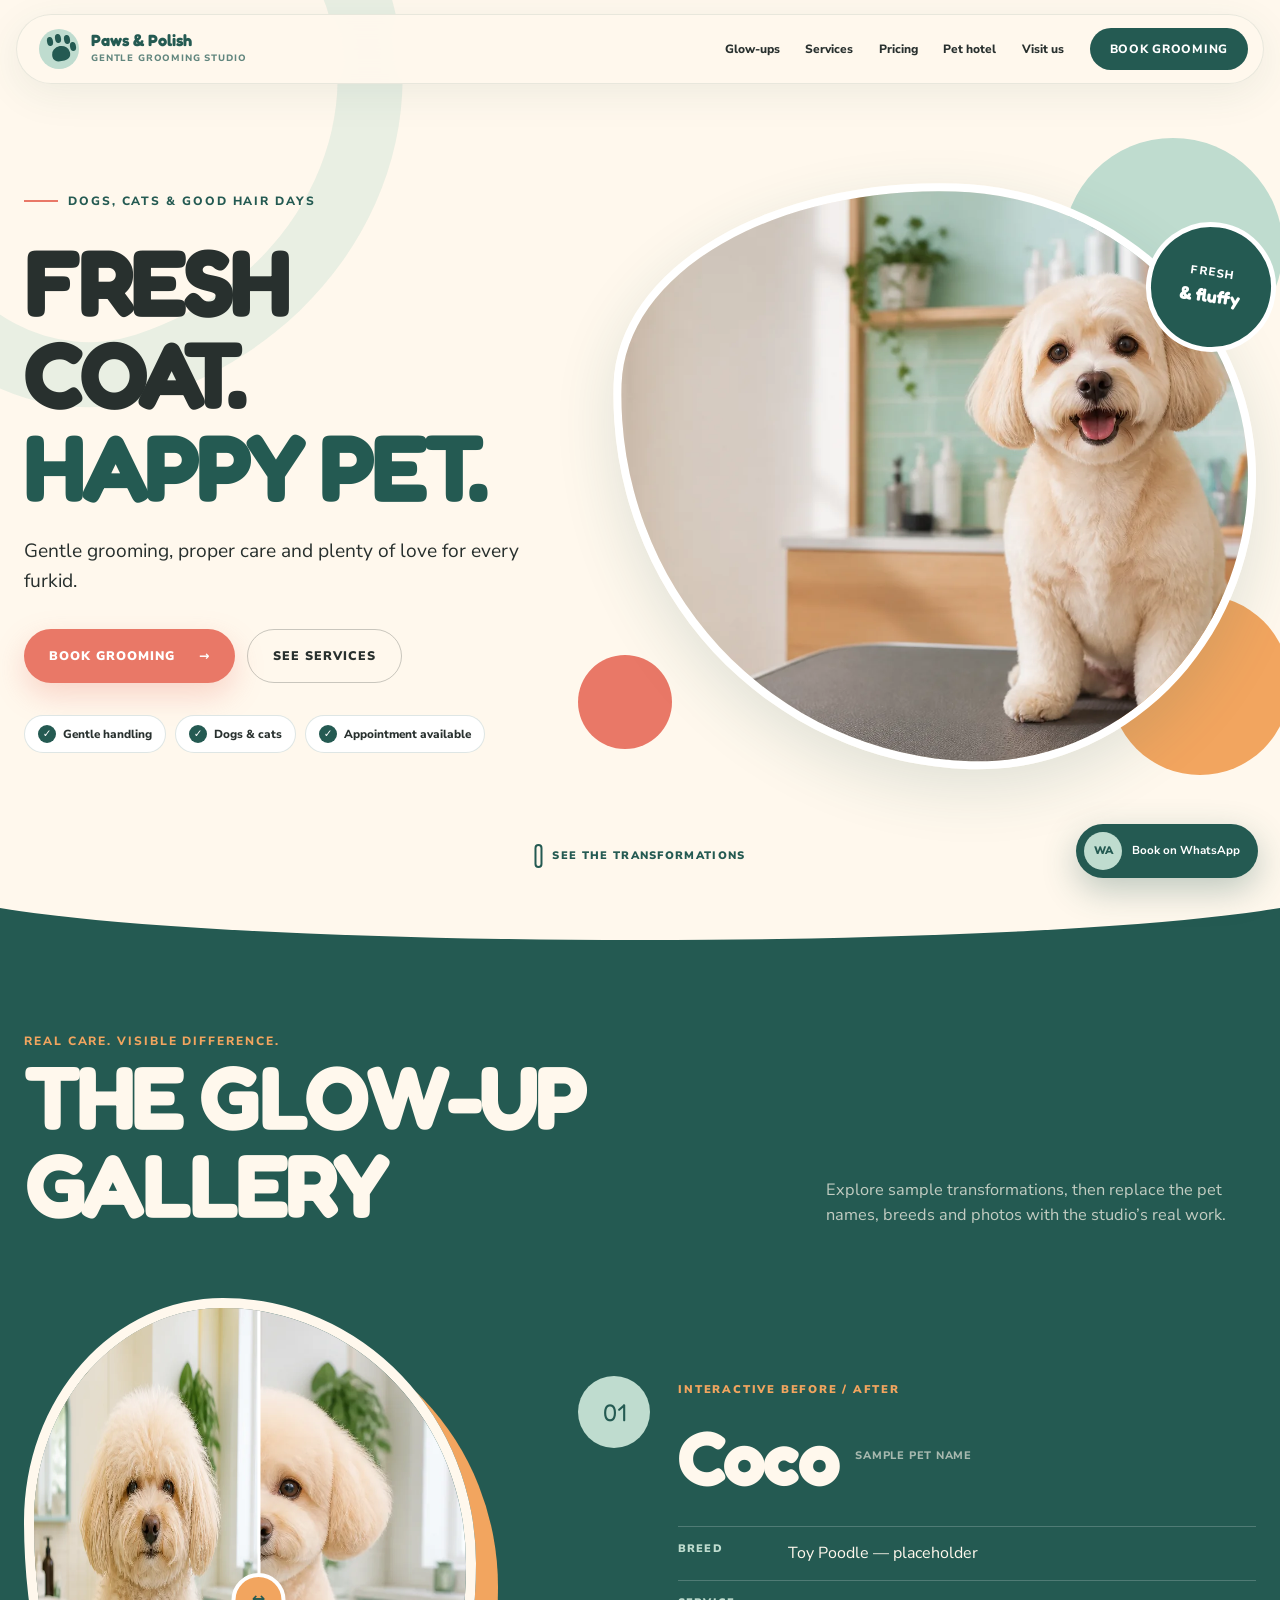
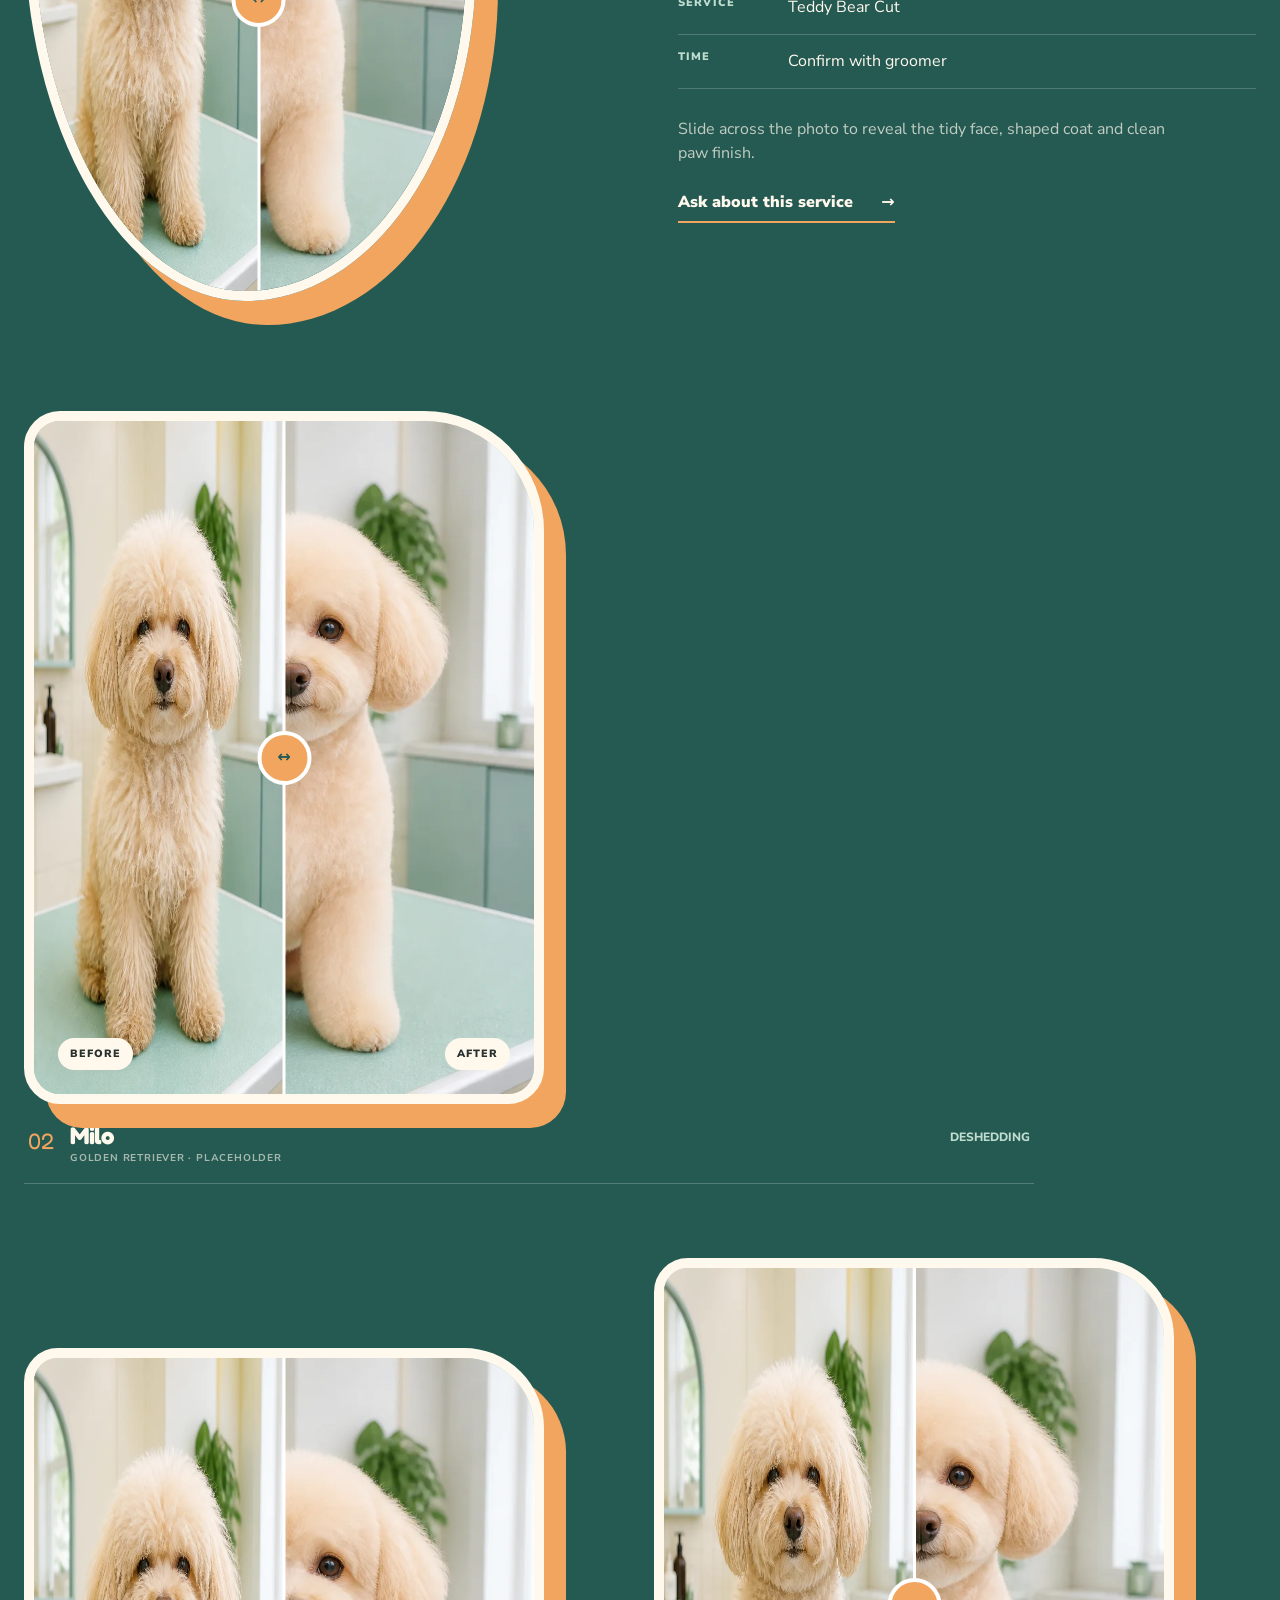
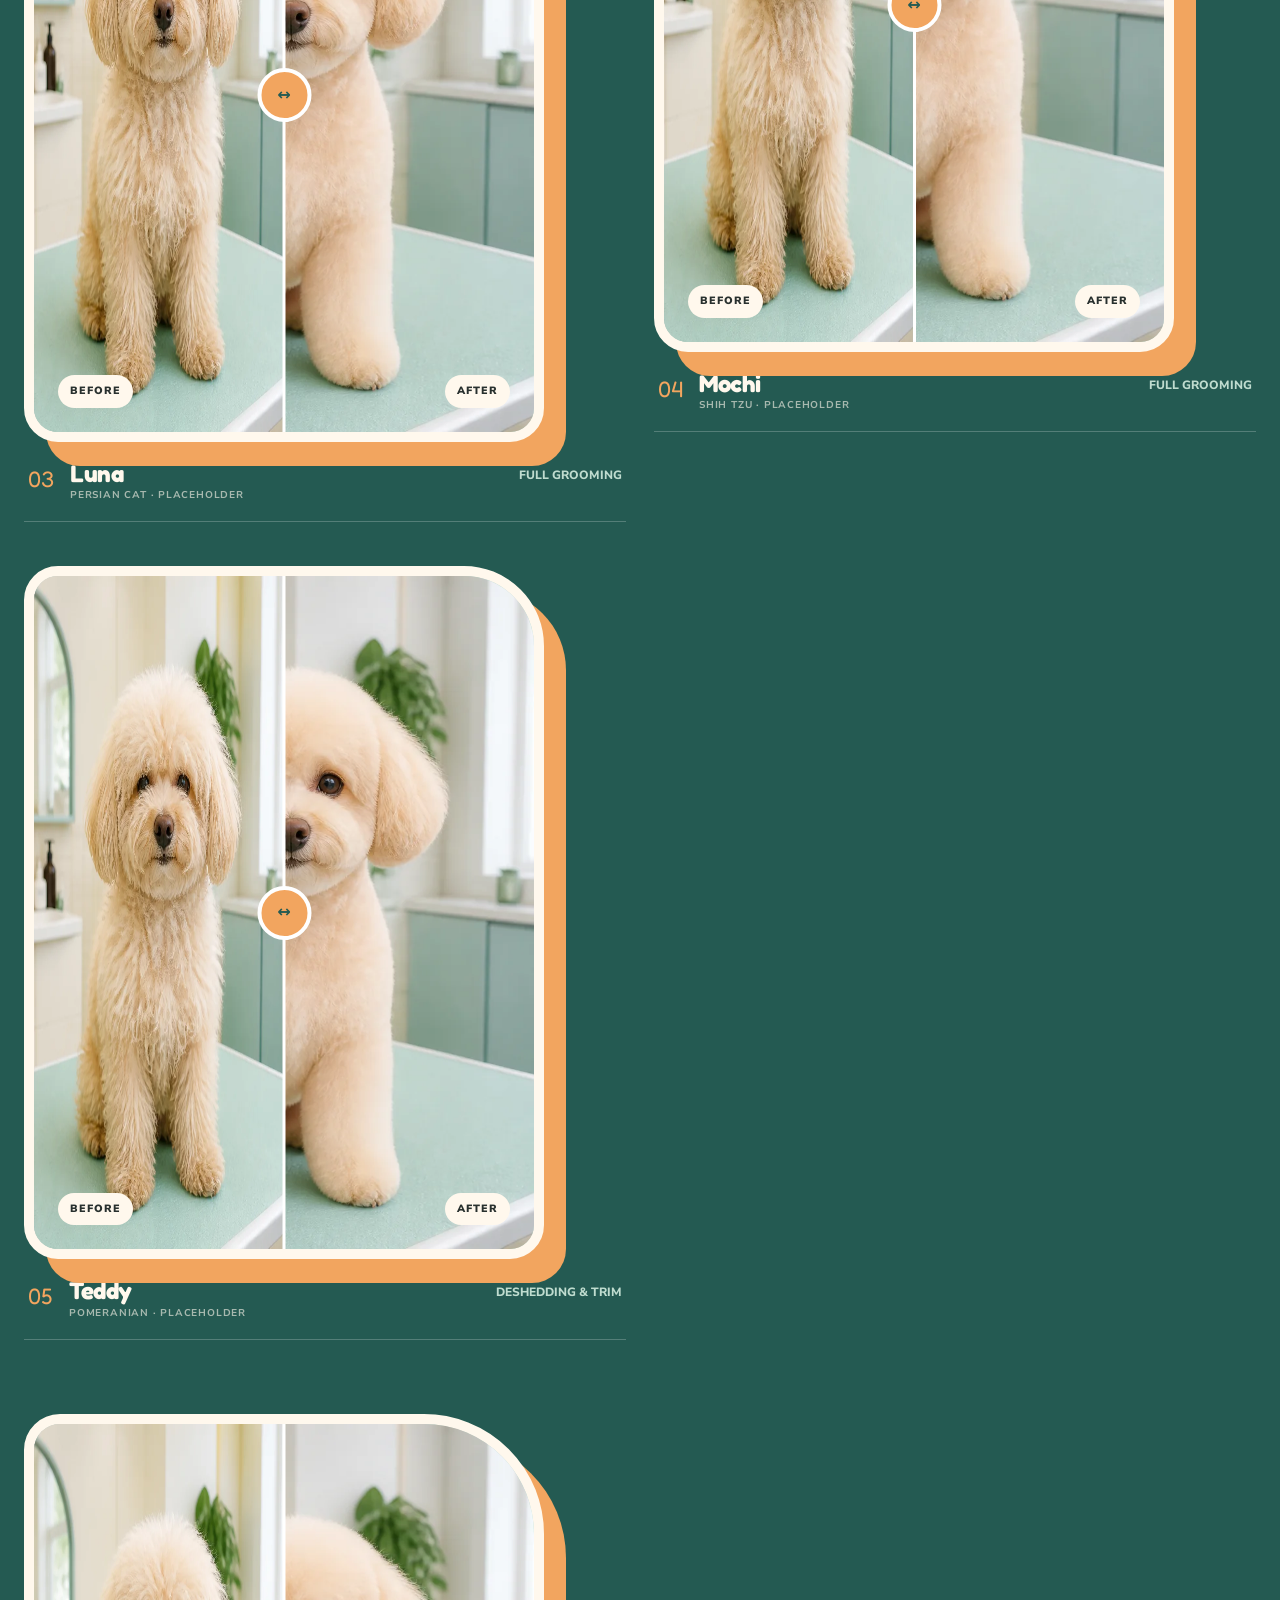
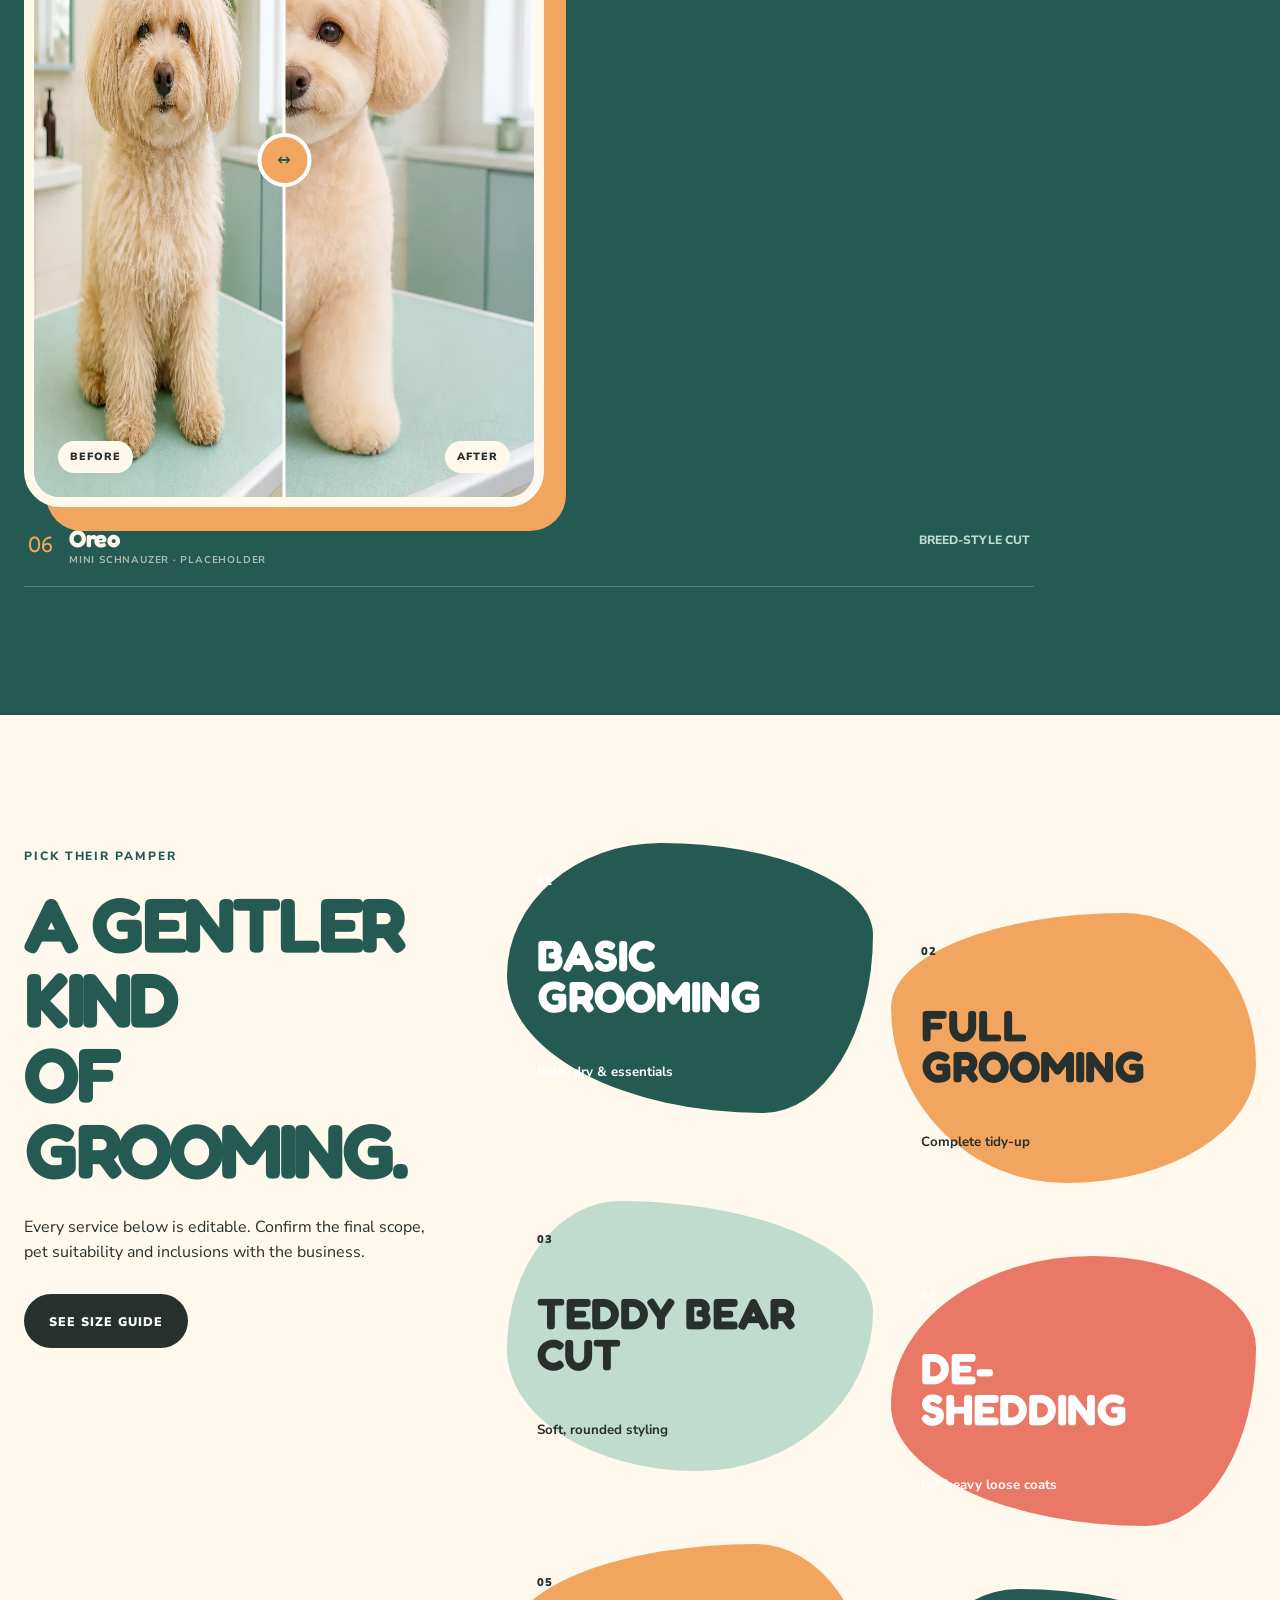
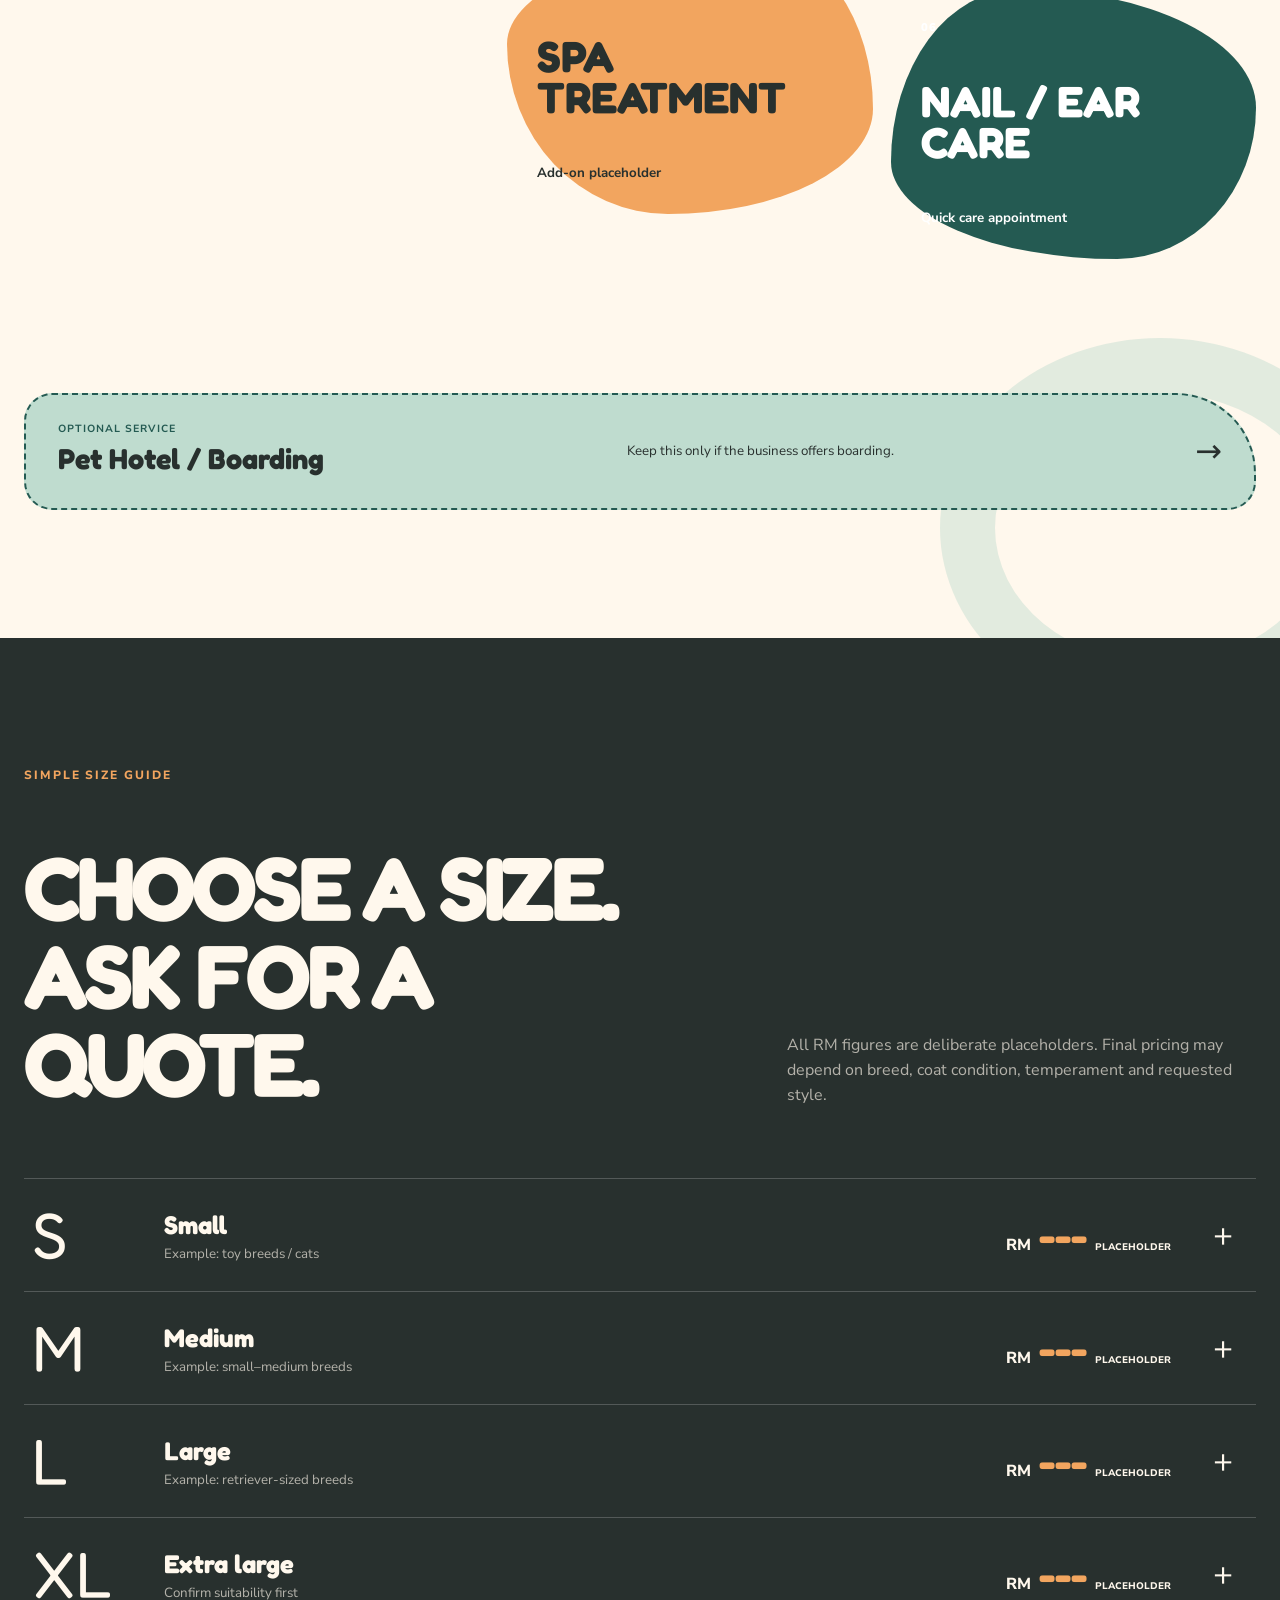
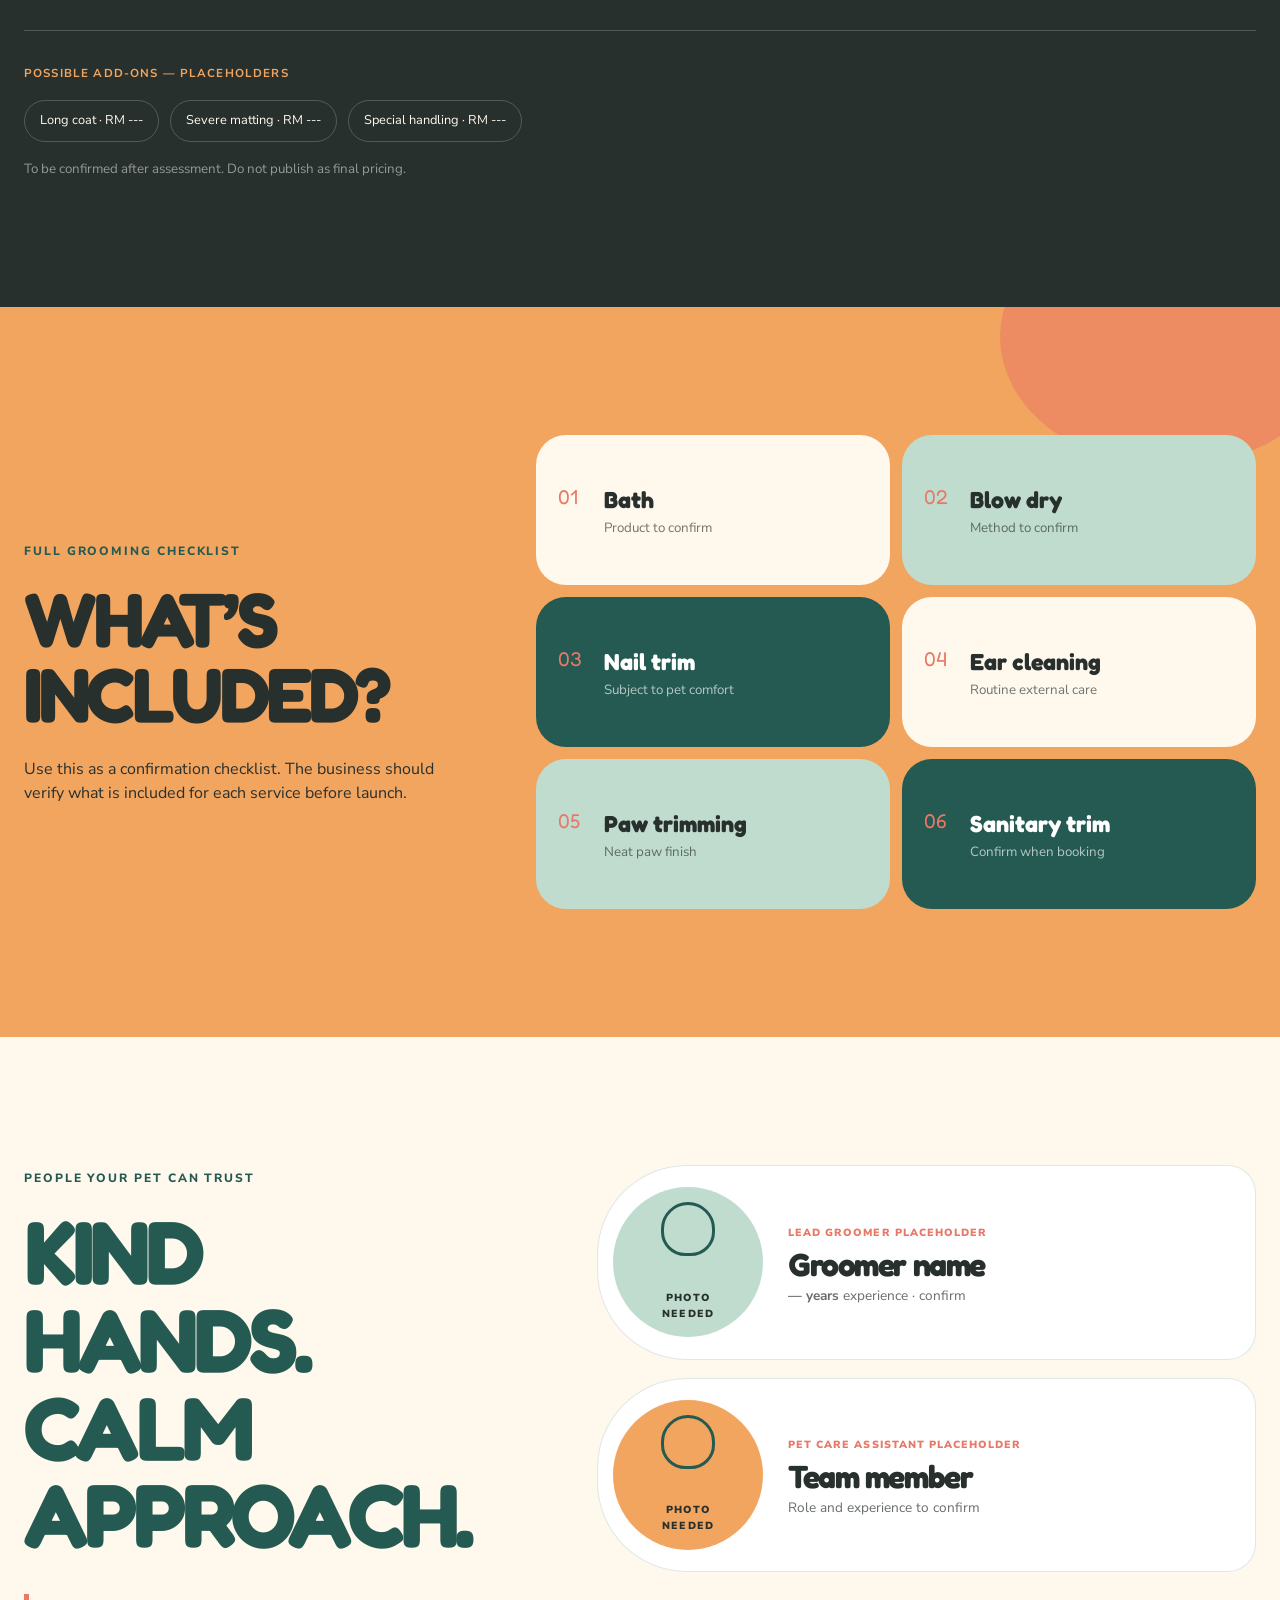
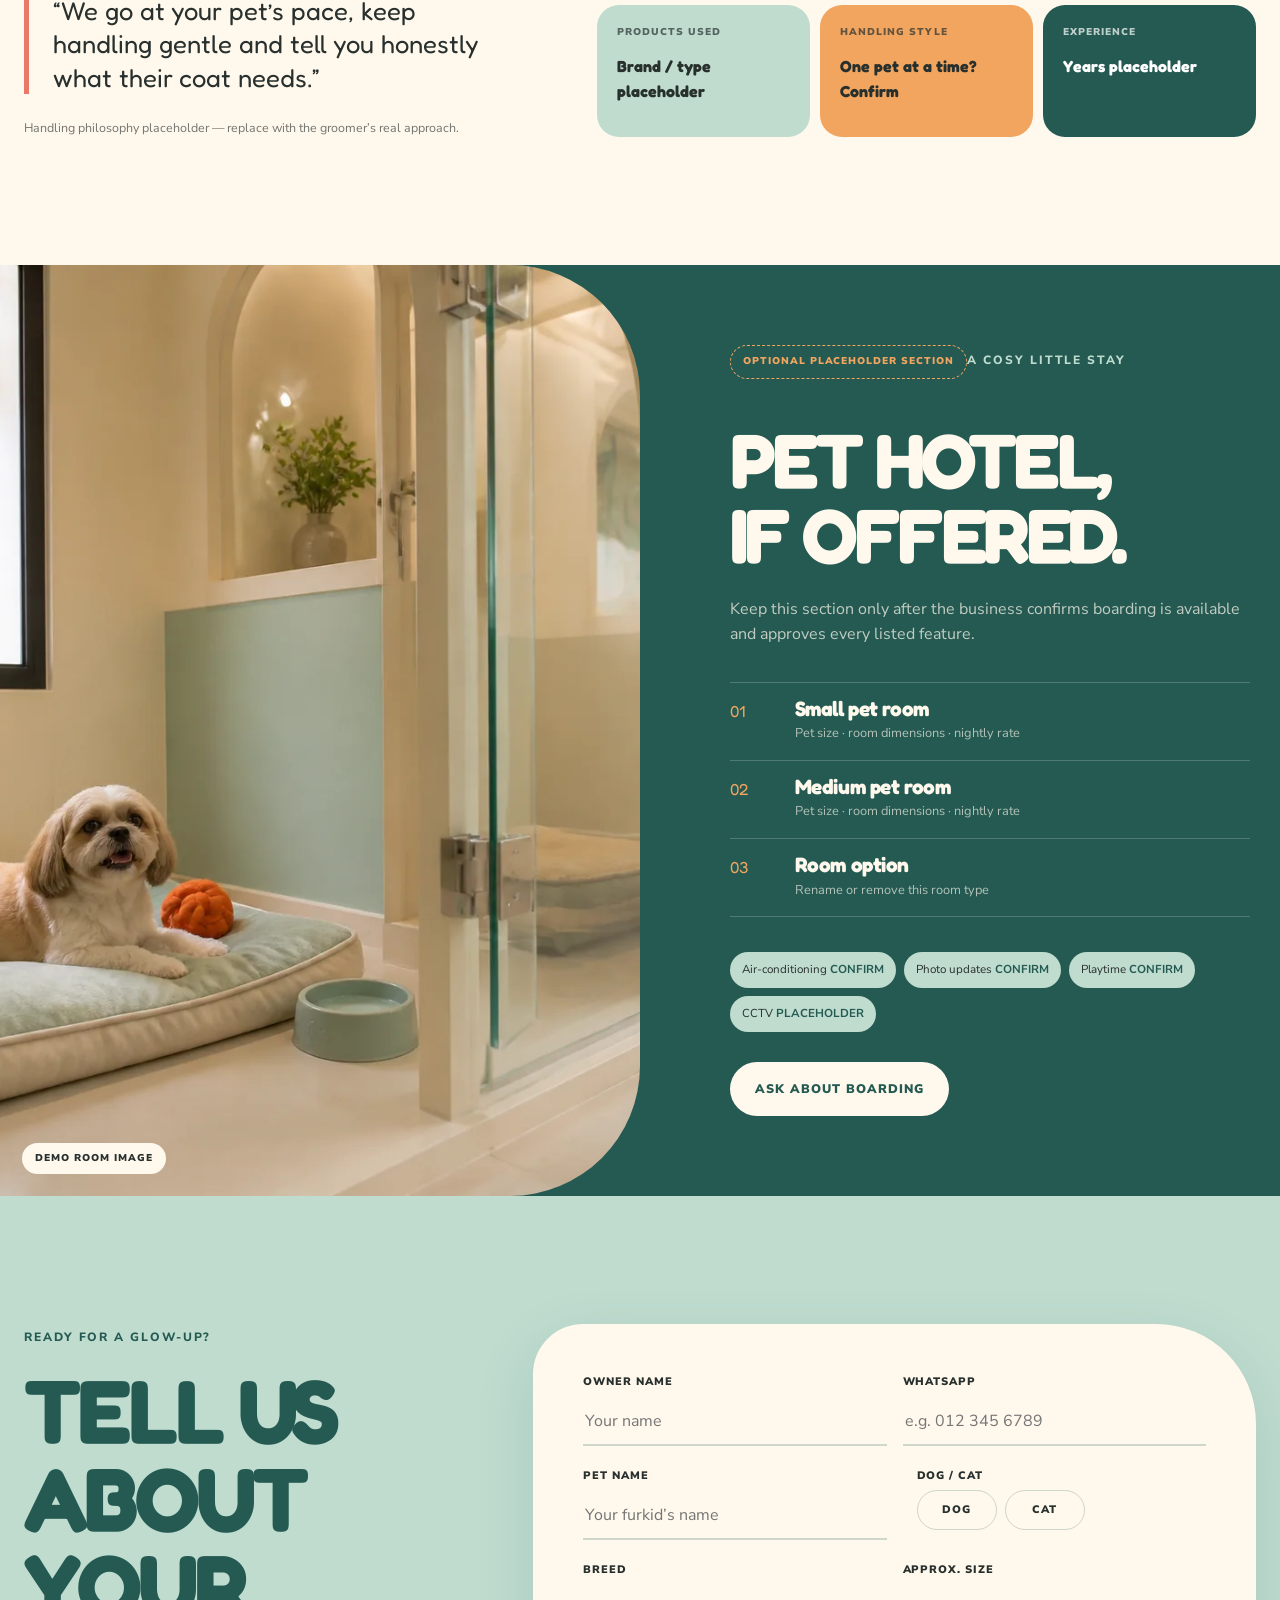
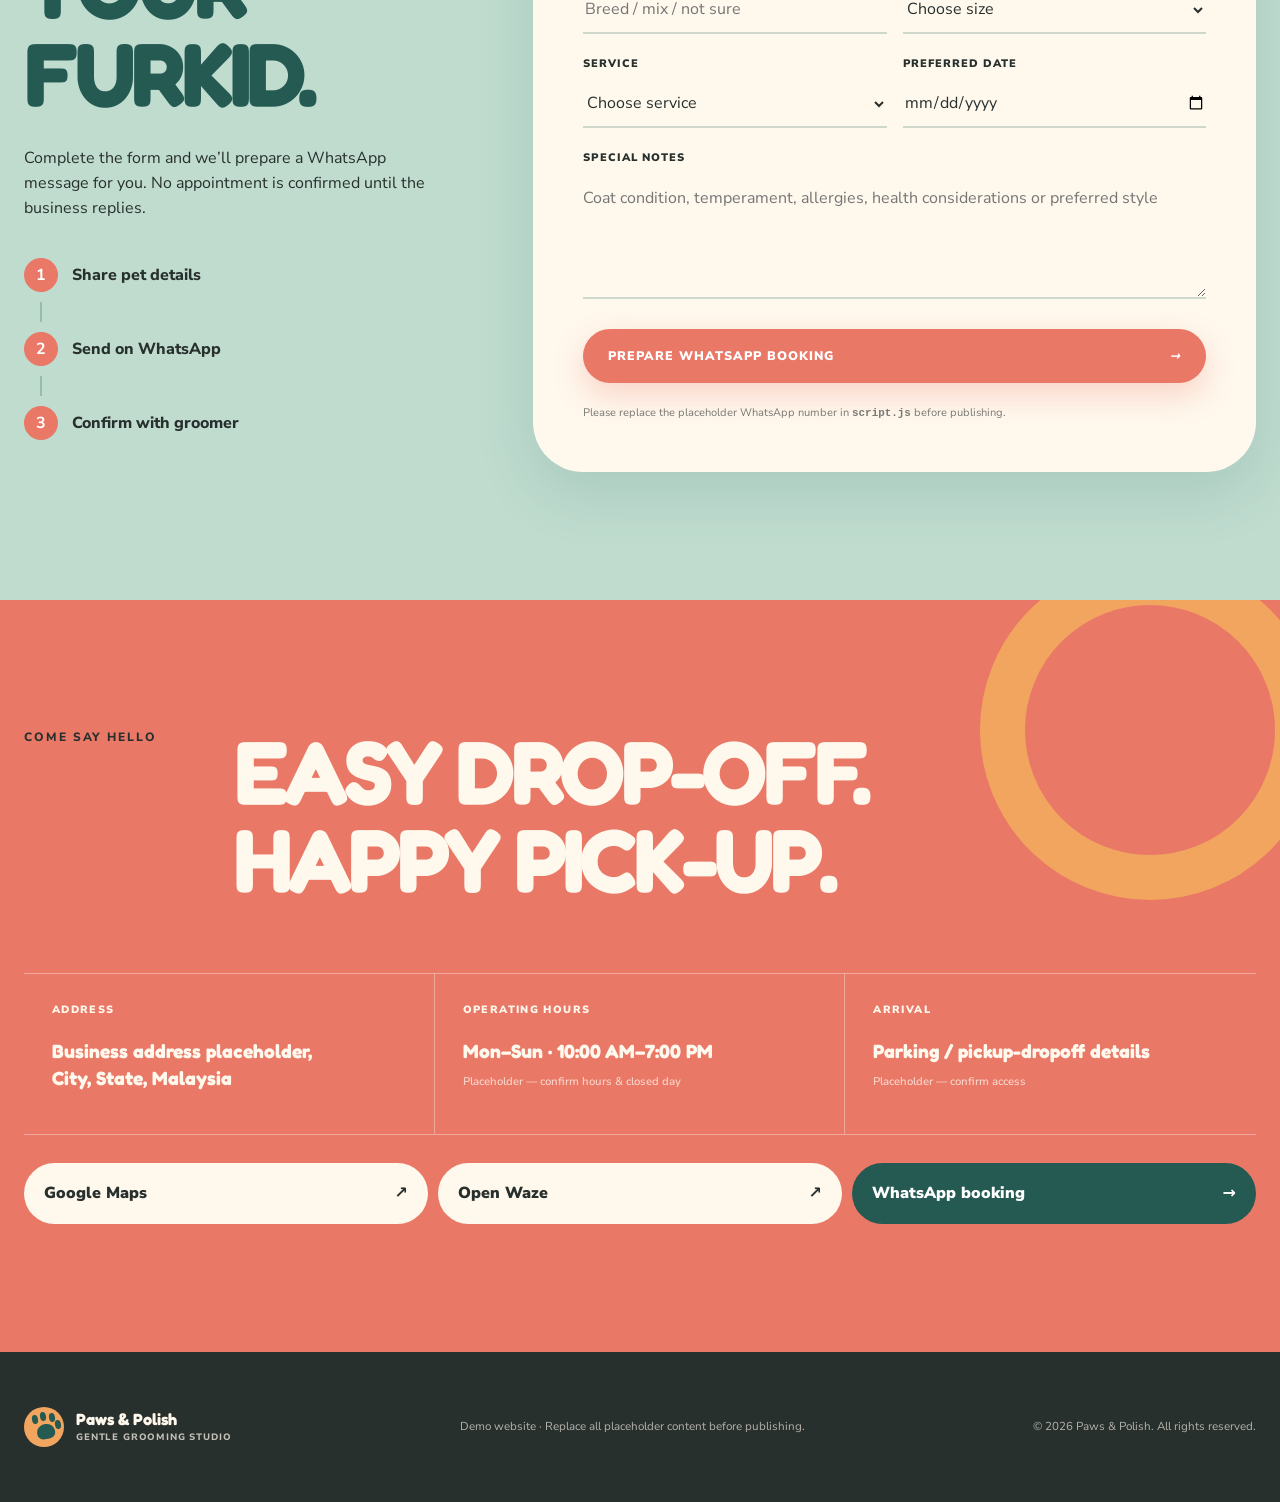
==== commit 65acd44a: "Update index.html" ====
--- a/index.html
+++ b/index.html
@@ -1,139 +1,138 @@
-<!doctype html>
-<html lang="en">
-<head>
-  <meta charset="utf-8">
-  <meta name="viewport" content="width=device-width, initial-scale=1">
-  <meta name="description" content="Friendly dog and cat grooming, spa care and appointment enquiries in Malaysia.">
-  <meta name="theme-color" content="#245A52">
-  <title>Paws &amp; Polish | Gentle Pet Grooming</title>
-  <link rel="preconnect" href="https://fonts.googleapis.com">
-  <link rel="preconnect" href="https://fonts.gstatic.com" crossorigin>
-  <link href="https://fonts.googleapis.com/css2?family=Fredoka:wght@500;600;700&amp;family=Nunito+Sans:opsz,wght@6..12,400;6..12,600;6..12,700;6..12,800&amp;display=swap" rel="stylesheet">
-  <link rel="stylesheet" href="styles.css">
-</head>
-<body>
-  <a class="skip-link" href="#main">Skip to main content</a>
-  <header class="site-header" id="top">
-    <a class="brand" href="#top" aria-label="Paws and Polish home">
-      <span class="paw-mark" aria-hidden="true"><i></i><i></i><i></i><i></i><b></b></span>
-      <span><strong>Paws &amp; Polish</strong><small>Gentle grooming studio</small></span>
-    </a>
-    <button class="menu-toggle" type="button" aria-expanded="false" aria-controls="site-nav"><span></span><span></span><span></span><span class="sr-only">Open menu</span></button>
-    <nav class="site-nav" id="site-nav" aria-label="Main navigation">
-      <a href="#glow-up">Glow-ups</a><a href="#services">Services</a><a href="#pricing">Pricing</a><a href="#pet-hotel">Pet hotel</a><a href="#visit">Visit us</a><a class="nav-book" href="#booking">Book grooming</a>
-    </nav>
-  </header>
-
-  <main id="main">
-    <section class="hero" aria-labelledby="hero-title">
-      <div class="hero-copy">
-        <span class="eyebrow"><span class="eyebrow-line"></span> Dogs, cats &amp; good hair days</span>
-        <h1 id="hero-title">Fresh coat.<br><em>Happy pet.</em></h1>
-        <p>Gentle grooming, proper care and plenty of love for every furkid.</p>
-        <div class="hero-actions"><a class="button button-primary" href="#booking">Book grooming <span aria-hidden="true">→</span></a><a class="button button-quiet" href="#services">See services</a></div>
-        <ul class="trust-badges" aria-label="Studio highlights"><li><span aria-hidden="true">✓</span> Gentle handling</li><li><span aria-hidden="true">✓</span> Dogs &amp; cats</li><li><span aria-hidden="true">✓</span> Appointment available</li></ul>
-      </div>
-      <div class="hero-visual" aria-label="A freshly groomed dog in a bright grooming studio">
-        <span class="shape shape-mint"></span><span class="shape shape-orange"></span><span class="shape shape-coral"></span>
-        <div class="hero-photo-wrap"><img src="assets/images/hero/grooming-studio-hero.webp" alt="Happy freshly groomed dog on a grooming table" width="1400" height="933" fetchpriority="high"></div>
-        <div class="hero-sticker" aria-hidden="true"><span>Fresh</span><strong>&amp; fluffy</strong></div>
-      </div>
-      <a class="hero-scroll" href="#glow-up"><span></span>See the transformations</a>
-    </section>
-
-    <section class="glow-up section" id="glow-up" aria-labelledby="glow-title">
-      <div class="section-heading reveal"><div><span class="kicker">Real care. Visible difference.</span><h2 id="glow-title">The glow-up<br>gallery</h2></div><p>Explore sample transformations, then replace the pet names, breeds and photos with the studio’s real work.</p></div>
-      <article class="featured-transform reveal">
-        <div class="ba-frame" data-before-after style="--position: 52%">
-          <div class="ba-image ba-after" role="img" aria-label="Coco after a teddy bear grooming cut"></div><div class="ba-image ba-before" role="img" aria-label="Coco before grooming"></div>
-          <span class="ba-label ba-label-before">Before</span><span class="ba-label ba-label-after">After</span><span class="ba-divider" aria-hidden="true"><i>↔</i></span>
-          <input class="ba-range" type="range" min="0" max="100" value="52" aria-label="Drag to compare Coco before and after grooming">
-        </div>
-        <div class="featured-transform-copy"><span class="pet-number">01</span><div><span class="transformation-tag">Interactive before / after</span><h3>Coco <small>Sample pet name</small></h3><dl><div><dt>Breed</dt><dd>Toy Poodle — placeholder</dd></div><div><dt>Service</dt><dd>Teddy Bear Cut</dd></div><div><dt>Time</dt><dd>Confirm with groomer</dd></div></dl><p>Slide across the photo to reveal the tidy face, shaped coat and clean paw finish.</p><button class="text-link choose-service" type="button" data-service="Teddy Bear Cut">Ask about this service <span aria-hidden="true">→</span></button></div></div>
-      </article>
-      <div class="transformation-grid">
-        <article class="transform-card transform-wide reveal"><div class="transform-photo"><img src="assets/images/transformations/02-milo-golden-retriever.webp" alt="Golden retriever before and after deshedding" width="1536" height="1024" loading="lazy"><span class="photo-label before">Before</span><span class="photo-label after">After</span></div><div class="transform-meta"><span>02</span><h3>Milo <small>Golden Retriever · placeholder</small></h3><p>Deshedding</p></div></article>
-        <article class="transform-card reveal"><div class="transform-photo"><img src="assets/images/transformations/03-luna-persian-cat.webp" alt="Persian cat before and after full grooming" width="1536" height="1024" loading="lazy"><span class="photo-label before">Before</span><span class="photo-label after">After</span></div><div class="transform-meta"><span>03</span><h3>Luna <small>Persian Cat · placeholder</small></h3><p>Full Grooming</p></div></article>
-        <article class="transform-card transform-tall reveal"><div class="transform-photo"><img src="assets/images/transformations/04-mochi-shih-tzu.webp" alt="Shih Tzu before and after full grooming" width="1536" height="1024" loading="lazy"><span class="photo-label before">Before</span><span class="photo-label after">After</span></div><div class="transform-meta"><span>04</span><h3>Mochi <small>Shih Tzu · placeholder</small></h3><p>Full Grooming</p></div></article>
-        <article class="transform-card reveal"><div class="transform-photo"><img src="assets/images/transformations/05-teddy-pomeranian.webp" alt="Pomeranian before and after deshedding and trim" width="1536" height="1024" loading="lazy"><span class="photo-label before">Before</span><span class="photo-label after">After</span></div><div class="transform-meta"><span>05</span><h3>Teddy <small>Pomeranian · placeholder</small></h3><p>Deshedding &amp; Trim</p></div></article>
-        <article class="transform-card transform-wide reveal"><div class="transform-photo"><img src="assets/images/transformations/06-oreo-schnauzer.webp" alt="Miniature schnauzer before and after breed-style cut" width="1536" height="1024" loading="lazy"><span class="photo-label before">Before</span><span class="photo-label after">After</span></div><div class="transform-meta"><span>06</span><h3>Oreo <small>Mini Schnauzer · placeholder</small></h3><p>Breed-style Cut</p></div></article>
-      </div>
-      <p class="gallery-note">Demo photography shown — replace with genuine client transformations before publishing.</p>
-    </section>
-
-    <section class="services section" id="services" aria-labelledby="services-title">
-      <div class="services-intro reveal"><span class="kicker">Pick their pamper</span><h2 id="services-title">A gentler kind<br>of grooming.</h2><p>Every service below is editable. Confirm the final scope, pet suitability and inclusions with the business.</p><a class="button button-dark" href="#pricing">See size guide</a></div>
-      <div class="service-bubbles">
-        <button class="service-bubble bubble-a reveal choose-service" type="button" data-service="Basic Grooming"><span>01</span><strong>Basic<br>Grooming</strong><small>Bath, dry &amp; essentials</small></button>
-        <button class="service-bubble bubble-b reveal choose-service" type="button" data-service="Full Grooming"><span>02</span><strong>Full<br>Grooming</strong><small>Complete tidy-up</small></button>
-        <button class="service-bubble bubble-c reveal choose-service" type="button" data-service="Teddy Bear Cut"><span>03</span><strong>Teddy Bear<br>Cut</strong><small>Soft, rounded styling</small></button>
-        <button class="service-bubble bubble-d reveal choose-service" type="button" data-service="Deshedding"><span>04</span><strong>De-<br>shedding</strong><small>For heavy loose coats</small></button>
-        <button class="service-bubble bubble-e reveal choose-service" type="button" data-service="Spa Treatment"><span>05</span><strong>Spa<br>Treatment</strong><small>Add-on placeholder</small></button>
-        <button class="service-bubble bubble-f reveal choose-service" type="button" data-service="Nail / Ear Care"><span>06</span><strong>Nail / Ear<br>Care</strong><small>Quick care appointment</small></button>
-      </div>
-      <button class="hotel-service reveal choose-service" type="button" data-service="Pet Hotel / Boarding"><span><b>Optional service</b><strong>Pet Hotel / Boarding</strong></span><small>Keep this only if the business offers boarding.</small><i aria-hidden="true">→</i></button>
-    </section>
-
-    <section class="pricing section" id="pricing" aria-labelledby="pricing-title">
-      <div class="pricing-head reveal"><span class="kicker">Simple size guide</span><h2 id="pricing-title">Choose a size.<br>Ask for a quote.</h2><p>All RM figures are deliberate placeholders. Final pricing may depend on breed, coat condition, temperament and requested style.</p></div>
-      <div class="size-guide" role="list" aria-label="Placeholder grooming prices by pet size">
-        <button class="size-row reveal choose-size" type="button" data-size="S — Small"><span class="size-letter">S</span><span class="size-copy"><strong>Small</strong><small>Example: toy breeds / cats</small></span><span class="price">RM <b>---</b><small>placeholder</small></span><i aria-hidden="true">+</i></button>
-        <button class="size-row reveal choose-size" type="button" data-size="M — Medium"><span class="size-letter">M</span><span class="size-copy"><strong>Medium</strong><small>Example: small–medium breeds</small></span><span class="price">RM <b>---</b><small>placeholder</small></span><i aria-hidden="true">+</i></button>
-        <button class="size-row reveal choose-size" type="button" data-size="L — Large"><span class="size-letter">L</span><span class="size-copy"><strong>Large</strong><small>Example: retriever-sized breeds</small></span><span class="price">RM <b>---</b><small>placeholder</small></span><i aria-hidden="true">+</i></button>
-        <button class="size-row reveal choose-size" type="button" data-size="XL — Extra Large"><span class="size-letter">XL</span><span class="size-copy"><strong>Extra large</strong><small>Confirm suitability first</small></span><span class="price">RM <b>---</b><small>placeholder</small></span><i aria-hidden="true">+</i></button>
-      </div>
-      <div class="surcharges reveal"><strong>Possible add-ons — placeholders</strong><span>Long coat · RM ---</span><span>Severe matting · RM ---</span><span>Special handling · RM ---</span><small>To be confirmed after assessment. Do not publish as final pricing.</small></div>
-    </section>
-
-    <section class="included section" aria-labelledby="included-title">
-      <div class="included-copy reveal"><span class="kicker">Full grooming checklist</span><h2 id="included-title">What’s included?</h2><p>Use this as a confirmation checklist. The business should verify what is included for each service before launch.</p></div>
-      <ul class="included-list"><li class="reveal"><span>01</span><strong>Bath</strong><small>Product to confirm</small></li><li class="reveal"><span>02</span><strong>Blow dry</strong><small>Method to confirm</small></li><li class="reveal"><span>03</span><strong>Nail trim</strong><small>Subject to pet comfort</small></li><li class="reveal"><span>04</span><strong>Ear cleaning</strong><small>Routine external care</small></li><li class="reveal"><span>05</span><strong>Paw trimming</strong><small>Neat paw finish</small></li><li class="reveal"><span>06</span><strong>Sanitary trim</strong><small>Confirm when booking</small></li></ul>
-    </section>
-
-    <section class="trust section" id="groomers" aria-labelledby="trust-title">
-      <div class="trust-copy reveal"><span class="kicker">People your pet can trust</span><h2 id="trust-title">Kind hands.<br>Calm approach.</h2><blockquote>“We go at your pet’s pace, keep handling gentle and tell you honestly what their coat needs.”</blockquote><p class="placeholder-line">Handling philosophy placeholder — replace with the groomer’s real approach.</p></div>
-      <div class="groomer-profiles">
-        <article class="groomer reveal"><div class="groomer-photo"><span>Photo<br>needed</span></div><div><span>Lead groomer placeholder</span><h3>Groomer name</h3><p><b>— years</b> experience · confirm</p></div></article>
-        <article class="groomer reveal"><div class="groomer-photo groomer-photo-alt"><span>Photo<br>needed</span></div><div><span>Pet care assistant placeholder</span><h3>Team member</h3><p>Role and experience to confirm</p></div></article>
-        <div class="trust-facts reveal"><div><span>Products used</span><strong>Brand / type placeholder</strong></div><div><span>Handling style</span><strong>One pet at a time? Confirm</strong></div><div><span>Experience</span><strong>Years placeholder</strong></div></div>
-      </div>
-    </section>
-
-    <!-- OPTIONAL SECTION: remove this entire #pet-hotel section if the business does not offer boarding. -->
-    <section class="pet-hotel section" id="pet-hotel" aria-labelledby="hotel-title">
-      <div class="hotel-image reveal"><img src="assets/images/hotel/pet-hotel-room-placeholder.webp" alt="Placeholder image of a clean pet hotel room" width="1536" height="1024" loading="lazy"><span>Demo room image</span></div>
-      <div class="hotel-content reveal"><span class="optional-label">Optional placeholder section</span><span class="kicker">A cosy little stay</span><h2 id="hotel-title">Pet hotel,<br>if offered.</h2><p>Keep this section only after the business confirms boarding is available and approves every listed feature.</p><div class="room-options"><article><span>01</span><div><h3>Small pet room</h3><p>Pet size · room dimensions · nightly rate</p></div></article><article><span>02</span><div><h3>Medium pet room</h3><p>Pet size · room dimensions · nightly rate</p></div></article><article><span>03</span><div><h3>Room option</h3><p>Rename or remove this room type</p></div></article></div><ul class="hotel-features"><li>Air-conditioning <b>confirm</b></li><li>Photo updates <b>confirm</b></li><li>Playtime <b>confirm</b></li><li>CCTV <b>placeholder</b></li></ul><button class="button button-light choose-service" type="button" data-service="Pet Hotel / Boarding">Ask about boarding</button></div>
-    </section>
-
-    <section class="booking section" id="booking" aria-labelledby="booking-title">
-      <div class="booking-copy reveal"><span class="kicker">Ready for a glow-up?</span><h2 id="booking-title">Tell us about<br>your furkid.</h2><p>Complete the form and we’ll prepare a WhatsApp message for you. No appointment is confirmed until the business replies.</p><div class="booking-steps"><span><b>1</b> Share pet details</span><i></i><span><b>2</b> Send on WhatsApp</span><i></i><span><b>3</b> Confirm with groomer</span></div></div>
-      <form class="booking-form reveal" id="booking-form">
-        <div class="field"><label for="owner-name">Owner name</label><input id="owner-name" name="ownerName" type="text" autocomplete="name" required placeholder="Your name"></div>
-        <div class="field"><label for="owner-whatsapp">WhatsApp</label><input id="owner-whatsapp" name="ownerWhatsapp" type="tel" autocomplete="tel" required placeholder="e.g. 012 345 6789"></div>
-        <div class="field"><label for="pet-name">Pet name</label><input id="pet-name" name="petName" type="text" required placeholder="Your furkid’s name"></div>
-        <fieldset class="field pet-type"><legend>Dog / cat</legend><label><input type="radio" name="petType" value="Dog" required><span>Dog</span></label><label><input type="radio" name="petType" value="Cat"><span>Cat</span></label></fieldset>
-        <div class="field"><label for="breed">Breed</label><input id="breed" name="breed" type="text" required placeholder="Breed / mix / not sure"></div>
-        <div class="field"><label for="pet-size">Approx. size</label><select id="pet-size" name="petSize" required><option value="">Choose size</option><option>S — Small</option><option>M — Medium</option><option>L — Large</option><option>XL — Extra Large</option><option>Not sure yet</option></select></div>
-        <div class="field"><label for="service-select">Service</label><select id="service-select" name="service" required><option value="">Choose service</option><option>Basic Grooming</option><option>Full Grooming</option><option>Teddy Bear Cut</option><option>Deshedding</option><option>Spa Treatment</option><option>Nail / Ear Care</option><option>Pet Hotel / Boarding</option><option>Not sure — please advise</option></select></div>
-        <div class="field"><label for="preferred-date">Preferred date</label><input id="preferred-date" name="preferredDate" type="date" required></div>
-        <div class="field field-full"><label for="special-notes">Special notes</label><textarea id="special-notes" name="notes" rows="4" placeholder="Coat condition, temperament, allergies, health considerations or preferred style"></textarea></div>
-        <button class="button button-primary submit-booking" type="submit"><span>Prepare WhatsApp booking</span><i aria-hidden="true">→</i></button><p class="form-note">Please replace the placeholder WhatsApp number in <code>script.js</code> before publishing.</p>
-      </form>
-    </section>
-
-    <section class="visit section" id="visit" aria-labelledby="visit-title">
-      <div class="visit-head reveal"><span class="kicker">Come say hello</span><h2 id="visit-title">Easy drop-off.<br>Happy pick-up.</h2></div>
-      <div class="visit-details reveal"><div><span>Address</span><strong>Business address placeholder,<br>City, State, Malaysia</strong></div><div><span>Operating hours</span><strong>Mon–Sun · 10:00 AM–7:00 PM<br><small>Placeholder — confirm hours &amp; closed day</small></strong></div><div><span>Arrival</span><strong>Parking / pickup-dropoff details<br><small>Placeholder — confirm access</small></strong></div></div>
-      <div class="map-actions reveal"><a href="#" data-placeholder-link="Google Maps">Google Maps <span aria-hidden="true">↗</span></a><a href="#" data-placeholder-link="Waze">Open Waze <span aria-hidden="true">↗</span></a><a href="#booking">WhatsApp booking <span aria-hidden="true">→</span></a></div>
-    </section>
-  </main>
-
-  <footer class="site-footer"><a class="brand footer-brand" href="#top"><span class="paw-mark" aria-hidden="true"><i></i><i></i><i></i><i></i><b></b></span><span><strong>Paws &amp; Polish</strong><small>Gentle grooming studio</small></span></a><p>Demo website · Replace all placeholder content before publishing.</p><p>© <span id="year"></span> Paws &amp; Polish. All rights reserved.</p></footer>
-  <button class="whatsapp-float" type="button" data-whatsapp-direct aria-label="Book grooming on WhatsApp"><span>WA</span><b>Book on WhatsApp</b></button>
-  <button class="mobile-booking" type="button" data-whatsapp-direct><span>WA</span> Book on WhatsApp</button>
-  <div class="toast" id="toast" role="status" aria-live="polite"></div>
-  <noscript><p class="noscript">JavaScript is needed for the comparison slider and WhatsApp form. You can still browse all services and information.</p></noscript>
-  <script src="script.js"></script>
-</body>
-</html>
+<!doctype html>
+<html lang="en">
+<head>
+  <meta charset="utf-8">
+  <meta name="viewport" content="width=device-width, initial-scale=1">
+  <meta name="description" content="Friendly dog and cat grooming, spa care and appointment enquiries in Malaysia.">
+  <meta name="theme-color" content="#245A52">
+  <title>Paws &amp; Polish | Gentle Pet Grooming</title>
+  <link rel="preconnect" href="https://fonts.googleapis.com">
+  <link rel="preconnect" href="https://fonts.gstatic.com" crossorigin>
+  <link href="https://fonts.googleapis.com/css2?family=Fredoka:wght@500;600;700&amp;family=Nunito+Sans:opsz,wght@6..12,400;6..12,600;6..12,700;6..12,800&amp;display=swap" rel="stylesheet">
+  <link rel="stylesheet" href="styles.css?v=2">
+</head>
+<body>
+  <a class="skip-link" href="#main">Skip to main content</a>
+  <header class="site-header" id="top">
+    <a class="brand" href="#top" aria-label="Paws and Polish home">
+      <span class="paw-mark" aria-hidden="true"><i></i><i></i><i></i><i></i><b></b></span>
+      <span><strong>Paws &amp; Polish</strong><small>Gentle grooming studio</small></span>
+    </a>
+    <button class="menu-toggle" type="button" aria-expanded="false" aria-controls="site-nav"><span></span><span></span><span></span><span class="sr-only">Open menu</span></button>
+    <nav class="site-nav" id="site-nav" aria-label="Main navigation">
+      <a href="#glow-up">Glow-ups</a><a href="#services">Services</a><a href="#pricing">Pricing</a><a href="#pet-hotel">Pet hotel</a><a href="#visit">Visit us</a><a class="nav-book" href="#booking">Book grooming</a>
+    </nav>
+  </header>
 
+  <main id="main">
+    <section class="hero" aria-labelledby="hero-title">
+      <div class="hero-copy">
+        <span class="eyebrow"><span class="eyebrow-line"></span> Dogs, cats &amp; good hair days</span>
+        <h1 id="hero-title">Fresh coat.<br><em>Happy pet.</em></h1>
+        <p>Gentle grooming, proper care and plenty of love for every furkid.</p>
+        <div class="hero-actions"><a class="button button-primary" href="#booking">Book grooming <span aria-hidden="true">→</span></a><a class="button button-quiet" href="#services">See services</a></div>
+        <ul class="trust-badges" aria-label="Studio highlights"><li><span aria-hidden="true">✓</span> Gentle handling</li><li><span aria-hidden="true">✓</span> Dogs &amp; cats</li><li><span aria-hidden="true">✓</span> Appointment available</li></ul>
+      </div>
+      <div class="hero-visual" aria-label="A freshly groomed dog in a bright grooming studio">
+        <span class="shape shape-mint"></span><span class="shape shape-orange"></span><span class="shape shape-coral"></span>
+        <div class="hero-photo-wrap"><img src="assets/images/hero/grooming-studio-hero.webp" alt="Happy freshly groomed dog on a grooming table" width="1400" height="933" fetchpriority="high"></div>
+        <div class="hero-sticker" aria-hidden="true"><span>Fresh</span><strong>&amp; fluffy</strong></div>
+      </div>
+      <a class="hero-scroll" href="#glow-up"><span></span>See the transformations</a>
+    </section>
+
+    <section class="glow-up section" id="glow-up" aria-labelledby="glow-title">
+      <div class="section-heading reveal"><div><span class="kicker">Real care. Visible difference.</span><h2 id="glow-title">The glow-up<br>gallery</h2></div><p>Explore sample transformations, then replace the pet names, breeds and photos with the studio’s real work.</p></div>
+      <article class="featured-transform reveal">
+        <div class="ba-frame" data-before-after style="--position:52%;--scene:url('assets/images/transformations/01-coco-toy-poodle.webp')">
+          <div class="ba-image ba-after" role="img" aria-label="Coco after a teddy bear grooming cut"></div><div class="ba-image ba-before" role="img" aria-label="Coco before grooming"></div>
+          <span class="ba-label ba-label-before">Before</span><span class="ba-label ba-label-after">After</span><span class="ba-divider" aria-hidden="true"><i>↔</i></span>
+          <input class="ba-range" type="range" min="0" max="100" value="52" aria-label="Drag to compare Coco before and after grooming">
+        </div>
+        <div class="featured-transform-copy"><span class="pet-number">01</span><div><span class="transformation-tag">Interactive before / after</span><h3>Coco <small>Sample pet name</small></h3><dl><div><dt>Breed</dt><dd>Toy Poodle — placeholder</dd></div><div><dt>Service</dt><dd>Teddy Bear Cut</dd></div><div><dt>Time</dt><dd>Confirm with groomer</dd></div></dl><p>Slide across the photo to reveal the tidy face, shaped coat and clean paw finish.</p><button class="text-link choose-service" type="button" data-service="Teddy Bear Cut">Ask about this service <span aria-hidden="true">→</span></button></div></div>
+      </article>
+      <div class="transformation-grid">
+        <article class="transform-card transform-wide reveal"><div class="transform-photo ba-frame" data-before-after style="--position:50%;--scene:url('assets/images/transformations/02-milo-golden-retriever.webp')"><div class="ba-image ba-after" role="img" aria-label="Milo after deshedding"></div><div class="ba-image ba-before" role="img" aria-label="Milo before deshedding"></div><span class="ba-label ba-label-before">Before</span><span class="ba-label ba-label-after">After</span><span class="ba-divider" aria-hidden="true"><i>↔</i></span><input class="ba-range" type="range" min="0" max="100" value="50" aria-label="Drag to compare Milo before and after deshedding"></div><div class="transform-meta"><span>02</span><h3>Milo <small>Golden Retriever · placeholder</small></h3><p>Deshedding</p></div></article>
+        <article class="transform-card reveal"><div class="transform-photo ba-frame" data-before-after style="--position:50%;--scene:url('assets/images/transformations/03-luna-persian-cat.webp')"><div class="ba-image ba-after" role="img" aria-label="Luna after full grooming"></div><div class="ba-image ba-before" role="img" aria-label="Luna before full grooming"></div><span class="ba-label ba-label-before">Before</span><span class="ba-label ba-label-after">After</span><span class="ba-divider" aria-hidden="true"><i>↔</i></span><input class="ba-range" type="range" min="0" max="100" value="50" aria-label="Drag to compare Luna before and after full grooming"></div><div class="transform-meta"><span>03</span><h3>Luna <small>Persian Cat · placeholder</small></h3><p>Full Grooming</p></div></article>
+        <article class="transform-card transform-tall reveal"><div class="transform-photo ba-frame" data-before-after style="--position:50%;--scene:url('assets/images/transformations/04-mochi-shih-tzu.webp')"><div class="ba-image ba-after" role="img" aria-label="Mochi after full grooming"></div><div class="ba-image ba-before" role="img" aria-label="Mochi before full grooming"></div><span class="ba-label ba-label-before">Before</span><span class="ba-label ba-label-after">After</span><span class="ba-divider" aria-hidden="true"><i>↔</i></span><input class="ba-range" type="range" min="0" max="100" value="50" aria-label="Drag to compare Mochi before and after full grooming"></div><div class="transform-meta"><span>04</span><h3>Mochi <small>Shih Tzu · placeholder</small></h3><p>Full Grooming</p></div></article>
+        <article class="transform-card reveal"><div class="transform-photo ba-frame" data-before-after style="--position:50%;--scene:url('assets/images/transformations/05-teddy-pomeranian.webp')"><div class="ba-image ba-after" role="img" aria-label="Teddy after deshedding and trimming"></div><div class="ba-image ba-before" role="img" aria-label="Teddy before deshedding and trimming"></div><span class="ba-label ba-label-before">Before</span><span class="ba-label ba-label-after">After</span><span class="ba-divider" aria-hidden="true"><i>↔</i></span><input class="ba-range" type="range" min="0" max="100" value="50" aria-label="Drag to compare Teddy before and after deshedding and trimming"></div><div class="transform-meta"><span>05</span><h3>Teddy <small>Pomeranian · placeholder</small></h3><p>Deshedding &amp; Trim</p></div></article>
+        <article class="transform-card transform-wide reveal"><div class="transform-photo ba-frame" data-before-after style="--position:50%;--scene:url('assets/images/transformations/06-oreo-schnauzer.webp')"><div class="ba-image ba-after" role="img" aria-label="Oreo after a breed-style cut"></div><div class="ba-image ba-before" role="img" aria-label="Oreo before a breed-style cut"></div><span class="ba-label ba-label-before">Before</span><span class="ba-label ba-label-after">After</span><span class="ba-divider" aria-hidden="true"><i>↔</i></span><input class="ba-range" type="range" min="0" max="100" value="50" aria-label="Drag to compare Oreo before and after a breed-style cut"></div><div class="transform-meta"><span>06</span><h3>Oreo <small>Mini Schnauzer · placeholder</small></h3><p>Breed-style Cut</p></div></article>
+      </div>
+    </section>
+
+    <section class="services section" id="services" aria-labelledby="services-title">
+      <div class="services-intro reveal"><span class="kicker">Pick their pamper</span><h2 id="services-title">A gentler kind<br>of grooming.</h2><p>Every service below is editable. Confirm the final scope, pet suitability and inclusions with the business.</p><a class="button button-dark" href="#pricing">See size guide</a></div>
+      <div class="service-bubbles">
+        <button class="service-bubble bubble-a reveal choose-service" type="button" data-service="Basic Grooming"><span>01</span><strong>Basic<br>Grooming</strong><small>Bath, dry &amp; essentials</small></button>
+        <button class="service-bubble bubble-b reveal choose-service" type="button" data-service="Full Grooming"><span>02</span><strong>Full<br>Grooming</strong><small>Complete tidy-up</small></button>
+        <button class="service-bubble bubble-c reveal choose-service" type="button" data-service="Teddy Bear Cut"><span>03</span><strong>Teddy Bear<br>Cut</strong><small>Soft, rounded styling</small></button>
+        <button class="service-bubble bubble-d reveal choose-service" type="button" data-service="Deshedding"><span>04</span><strong>De-<br>shedding</strong><small>For heavy loose coats</small></button>
+        <button class="service-bubble bubble-e reveal choose-service" type="button" data-service="Spa Treatment"><span>05</span><strong>Spa<br>Treatment</strong><small>Add-on placeholder</small></button>
+        <button class="service-bubble bubble-f reveal choose-service" type="button" data-service="Nail / Ear Care"><span>06</span><strong>Nail / Ear<br>Care</strong><small>Quick care appointment</small></button>
+      </div>
+      <button class="hotel-service reveal choose-service" type="button" data-service="Pet Hotel / Boarding"><span><b>Optional service</b><strong>Pet Hotel / Boarding</strong></span><small>Keep this only if the business offers boarding.</small><i aria-hidden="true">→</i></button>
+    </section>
+
+    <section class="pricing section" id="pricing" aria-labelledby="pricing-title">
+      <div class="pricing-head reveal"><span class="kicker">Simple size guide</span><h2 id="pricing-title">Choose a size.<br>Ask for a quote.</h2><p>All RM figures are deliberate placeholders. Final pricing may depend on breed, coat condition, temperament and requested style.</p></div>
+      <div class="size-guide" role="list" aria-label="Placeholder grooming prices by pet size">
+        <button class="size-row reveal choose-size" type="button" data-size="S — Small"><span class="size-letter">S</span><span class="size-copy"><strong>Small</strong><small>Example: toy breeds / cats</small></span><span class="price">RM <b>---</b><small>placeholder</small></span><i aria-hidden="true">+</i></button>
+        <button class="size-row reveal choose-size" type="button" data-size="M — Medium"><span class="size-letter">M</span><span class="size-copy"><strong>Medium</strong><small>Example: small–medium breeds</small></span><span class="price">RM <b>---</b><small>placeholder</small></span><i aria-hidden="true">+</i></button>
+        <button class="size-row reveal choose-size" type="button" data-size="L — Large"><span class="size-letter">L</span><span class="size-copy"><strong>Large</strong><small>Example: retriever-sized breeds</small></span><span class="price">RM <b>---</b><small>placeholder</small></span><i aria-hidden="true">+</i></button>
+        <button class="size-row reveal choose-size" type="button" data-size="XL — Extra Large"><span class="size-letter">XL</span><span class="size-copy"><strong>Extra large</strong><small>Confirm suitability first</small></span><span class="price">RM <b>---</b><small>placeholder</small></span><i aria-hidden="true">+</i></button>
+      </div>
+      <div class="surcharges reveal"><strong>Possible add-ons — placeholders</strong><span>Long coat · RM ---</span><span>Severe matting · RM ---</span><span>Special handling · RM ---</span><small>To be confirmed after assessment. Do not publish as final pricing.</small></div>
+    </section>
+
+    <section class="included section" aria-labelledby="included-title">
+      <div class="included-copy reveal"><span class="kicker">Full grooming checklist</span><h2 id="included-title">What’s included?</h2><p>Use this as a confirmation checklist. The business should verify what is included for each service before launch.</p></div>
+      <ul class="included-list"><li class="reveal"><span>01</span><strong>Bath</strong><small>Product to confirm</small></li><li class="reveal"><span>02</span><strong>Blow dry</strong><small>Method to confirm</small></li><li class="reveal"><span>03</span><strong>Nail trim</strong><small>Subject to pet comfort</small></li><li class="reveal"><span>04</span><strong>Ear cleaning</strong><small>Routine external care</small></li><li class="reveal"><span>05</span><strong>Paw trimming</strong><small>Neat paw finish</small></li><li class="reveal"><span>06</span><strong>Sanitary trim</strong><small>Confirm when booking</small></li></ul>
+    </section>
+
+    <section class="trust section" id="groomers" aria-labelledby="trust-title">
+      <div class="trust-copy reveal"><span class="kicker">People your pet can trust</span><h2 id="trust-title">Kind hands.<br>Calm approach.</h2><blockquote>“We go at your pet’s pace, keep handling gentle and tell you honestly what their coat needs.”</blockquote><p class="placeholder-line">Handling philosophy placeholder — replace with the groomer’s real approach.</p></div>
+      <div class="groomer-profiles">
+        <article class="groomer reveal"><div class="groomer-photo"><span>Photo<br>needed</span></div><div><span>Lead groomer placeholder</span><h3>Groomer name</h3><p><b>— years</b> experience · confirm</p></div></article>
+        <article class="groomer reveal"><div class="groomer-photo groomer-photo-alt"><span>Photo<br>needed</span></div><div><span>Pet care assistant placeholder</span><h3>Team member</h3><p>Role and experience to confirm</p></div></article>
+        <div class="trust-facts reveal"><div><span>Products used</span><strong>Brand / type placeholder</strong></div><div><span>Handling style</span><strong>One pet at a time? Confirm</strong></div><div><span>Experience</span><strong>Years placeholder</strong></div></div>
+      </div>
+    </section>
+
+    <!-- if the business does offer boarding. -->
+    <section class="pet-hotel section" id="pet-hotel" aria-labelledby="hotel-title">
+      <div class="hotel-image reveal"><img src="assets/images/hotel/pet-hotel-room-placeholder.webp" alt="Placeholder image of a clean pet hotel room" width="1536" height="1024" loading="lazy"><span>Demo room image</span></div>
+      <div class="hotel-content reveal"><span class="optional-label">Optional placeholder section</span><span class="kicker">A cosy little stay</span><h2 id="hotel-title">Pet hotel,<br>if offered.</h2><p>Keep this section only after the business confirms boarding is available and approves every listed feature.</p><div class="room-options"><article><span>01</span><div><h3>Small pet room</h3><p>Pet size · room dimensions · nightly rate</p></div></article><article><span>02</span><div><h3>Medium pet room</h3><p>Pet size · room dimensions · nightly rate</p></div></article><article><span>03</span><div><h3>Room option</h3><p>Rename or remove this room type</p></div></article></div><ul class="hotel-features"><li>Air-conditioning <b>confirm</b></li><li>Photo updates <b>confirm</b></li><li>Playtime <b>confirm</b></li><li>CCTV <b>placeholder</b></li></ul><button class="button button-light choose-service" type="button" data-service="Pet Hotel / Boarding">Ask about boarding</button></div>
+    </section>
+
+    <section class="booking section" id="booking" aria-labelledby="booking-title">
+      <div class="booking-copy reveal"><span class="kicker">Ready for a glow-up?</span><h2 id="booking-title">Tell us about<br>your furkid.</h2><p>Complete the form and we’ll prepare a WhatsApp message for you. No appointment is confirmed until the business replies.</p><div class="booking-steps"><span><b>1</b> Share pet details</span><i></i><span><b>2</b> Send on WhatsApp</span><i></i><span><b>3</b> Confirm with groomer</span></div></div>
+      <form class="booking-form reveal" id="booking-form">
+        <div class="field"><label for="owner-name">Owner name</label><input id="owner-name" name="ownerName" type="text" autocomplete="name" required placeholder="Your name"></div>
+        <div class="field"><label for="owner-whatsapp">WhatsApp</label><input id="owner-whatsapp" name="ownerWhatsapp" type="tel" autocomplete="tel" required placeholder="e.g. 012 345 6789"></div>
+        <div class="field"><label for="pet-name">Pet name</label><input id="pet-name" name="petName" type="text" required placeholder="Your furkid’s name"></div>
+        <fieldset class="field pet-type"><legend>Dog / cat</legend><label><input type="radio" name="petType" value="Dog" required><span>Dog</span></label><label><input type="radio" name="petType" value="Cat"><span>Cat</span></label></fieldset>
+        <div class="field"><label for="breed">Breed</label><input id="breed" name="breed" type="text" required placeholder="Breed / mix / not sure"></div>
+        <div class="field"><label for="pet-size">Approx. size</label><select id="pet-size" name="petSize" required><option value="">Choose size</option><option>S — Small</option><option>M — Medium</option><option>L — Large</option><option>XL — Extra Large</option><option>Not sure yet</option></select></div>
+        <div class="field"><label for="service-select">Service</label><select id="service-select" name="service" required><option value="">Choose service</option><option>Basic Grooming</option><option>Full Grooming</option><option>Teddy Bear Cut</option><option>Deshedding</option><option>Spa Treatment</option><option>Nail / Ear Care</option><option>Pet Hotel / Boarding</option><option>Not sure — please advise</option></select></div>
+        <div class="field"><label for="preferred-date">Preferred date</label><input id="preferred-date" name="preferredDate" type="date" required></div>
+        <div class="field field-full"><label for="special-notes">Special notes</label><textarea id="special-notes" name="notes" rows="4" placeholder="Coat condition, temperament, allergies, health considerations or preferred style"></textarea></div>
+        <button class="button button-primary submit-booking" type="submit"><span>Prepare WhatsApp booking</span><i aria-hidden="true">→</i></button><p class="form-note">Please replace the placeholder WhatsApp number in <code>script.js</code> before publishing.</p>
+      </form>
+    </section>
+
+    <section class="visit section" id="visit" aria-labelledby="visit-title">
+      <div class="visit-head reveal"><span class="kicker">Come say hello</span><h2 id="visit-title">Easy drop-off.<br>Happy pick-up.</h2></div>
+      <div class="visit-details reveal"><div><span>Address</span><strong>Business address placeholder,<br>City, State, Malaysia</strong></div><div><span>Operating hours</span><strong>Mon–Sun · 10:00 AM–7:00 PM<br><small>Placeholder — confirm hours &amp; closed day</small></strong></div><div><span>Arrival</span><strong>Parking / pickup-dropoff details<br><small>Placeholder — confirm access</small></strong></div></div>
+      <div class="map-actions reveal"><a href="#" data-placeholder-link="Google Maps">Google Maps <span aria-hidden="true">↗</span></a><a href="#" data-placeholder-link="Waze">Open Waze <span aria-hidden="true">↗</span></a><a href="#booking">WhatsApp booking <span aria-hidden="true">→</span></a></div>
+    </section>
+  </main>
+
+  <footer class="site-footer"><a class="brand footer-brand" href="#top"><span class="paw-mark" aria-hidden="true"><i></i><i></i><i></i><i></i><b></b></span><span><strong>Paws &amp; Polish</strong><small>Gentle grooming studio</small></span></a><p>Demo website · Replace all placeholder content before publishing.</p><p>© <span id="year"></span> Paws &amp; Polish. All rights reserved.</p></footer>
+  <button class="whatsapp-float" type="button" data-whatsapp-direct aria-label="Book grooming on WhatsApp"><span>WA</span><b>Book on WhatsApp</b></button>
+  <button class="mobile-booking" type="button" data-whatsapp-direct><span>WA</span> Book on WhatsApp</button>
+  <div class="toast" id="toast" role="status" aria-live="polite"></div>
+  <noscript><p class="noscript">JavaScript is needed for the comparison slider and WhatsApp form. You can still browse all services and information.</p></noscript>
+  <script src="script.js?v=2"></script>
+</body>
+</html>
+
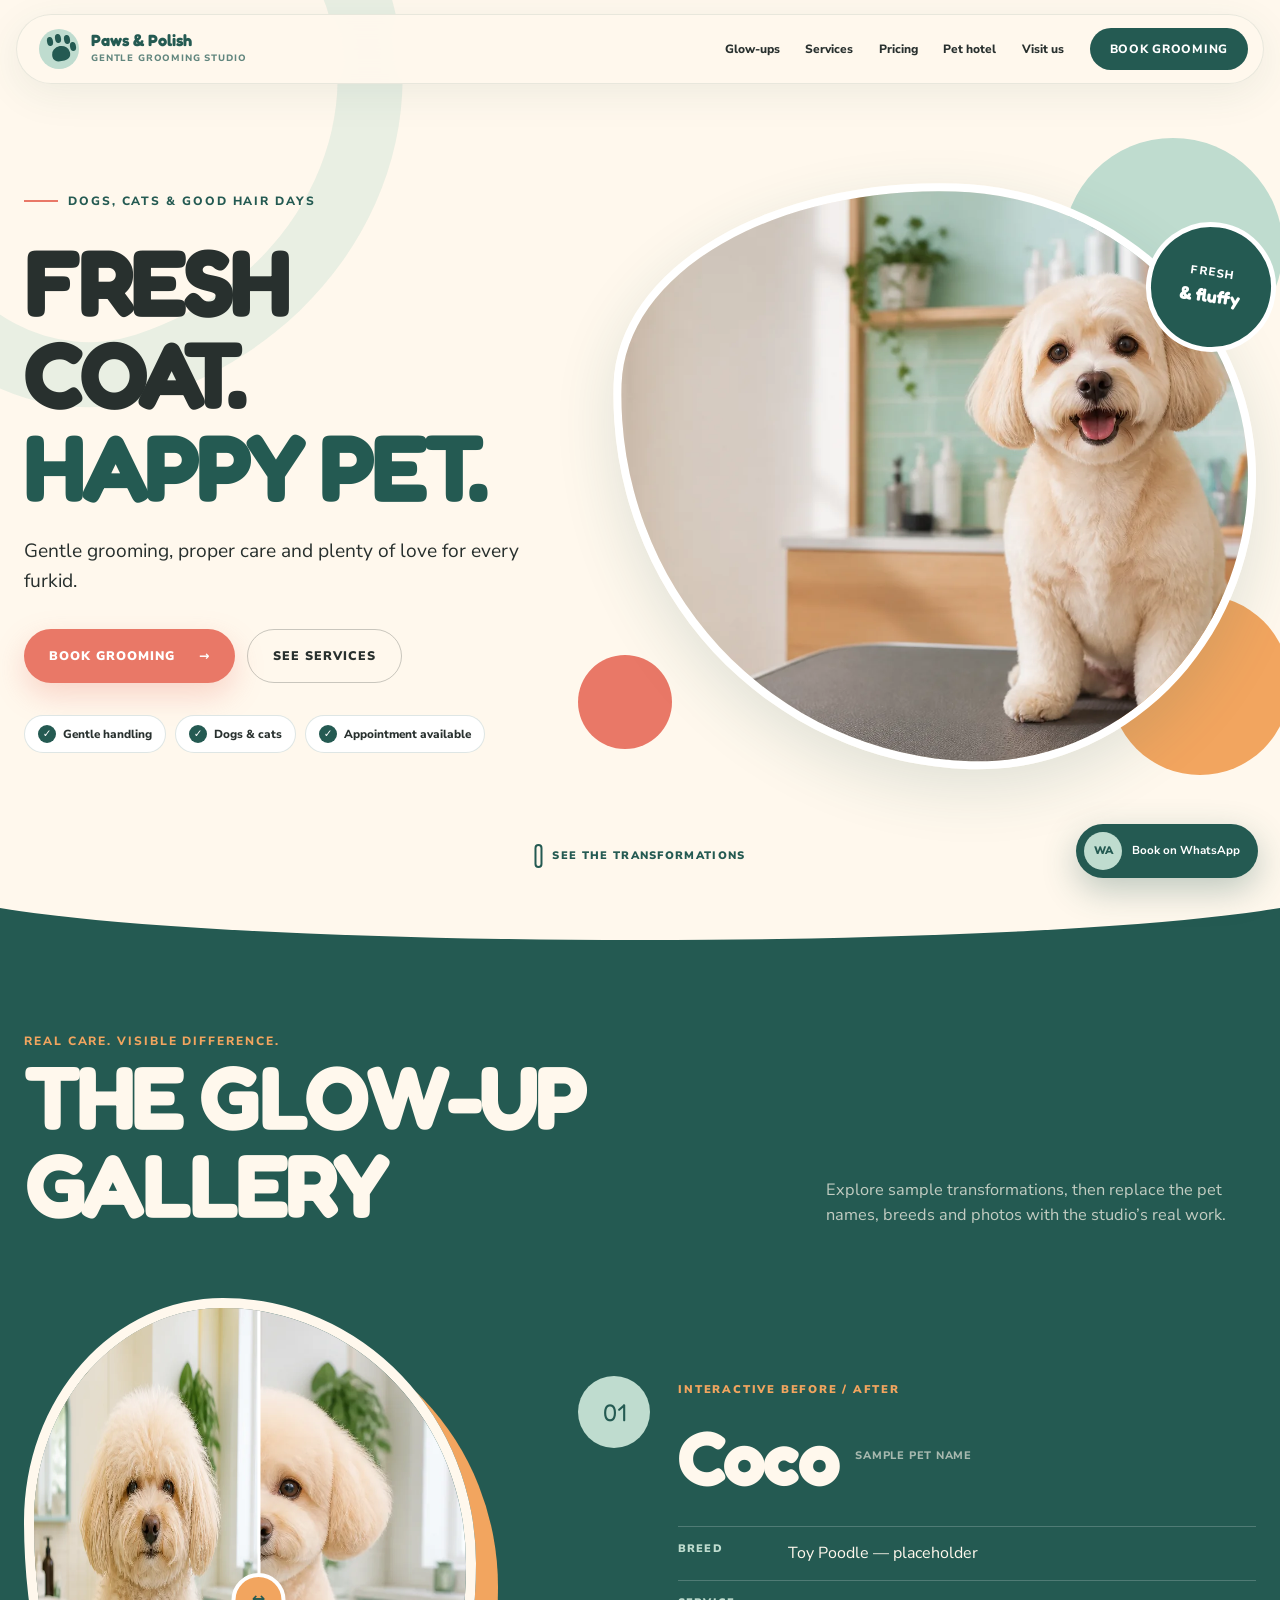
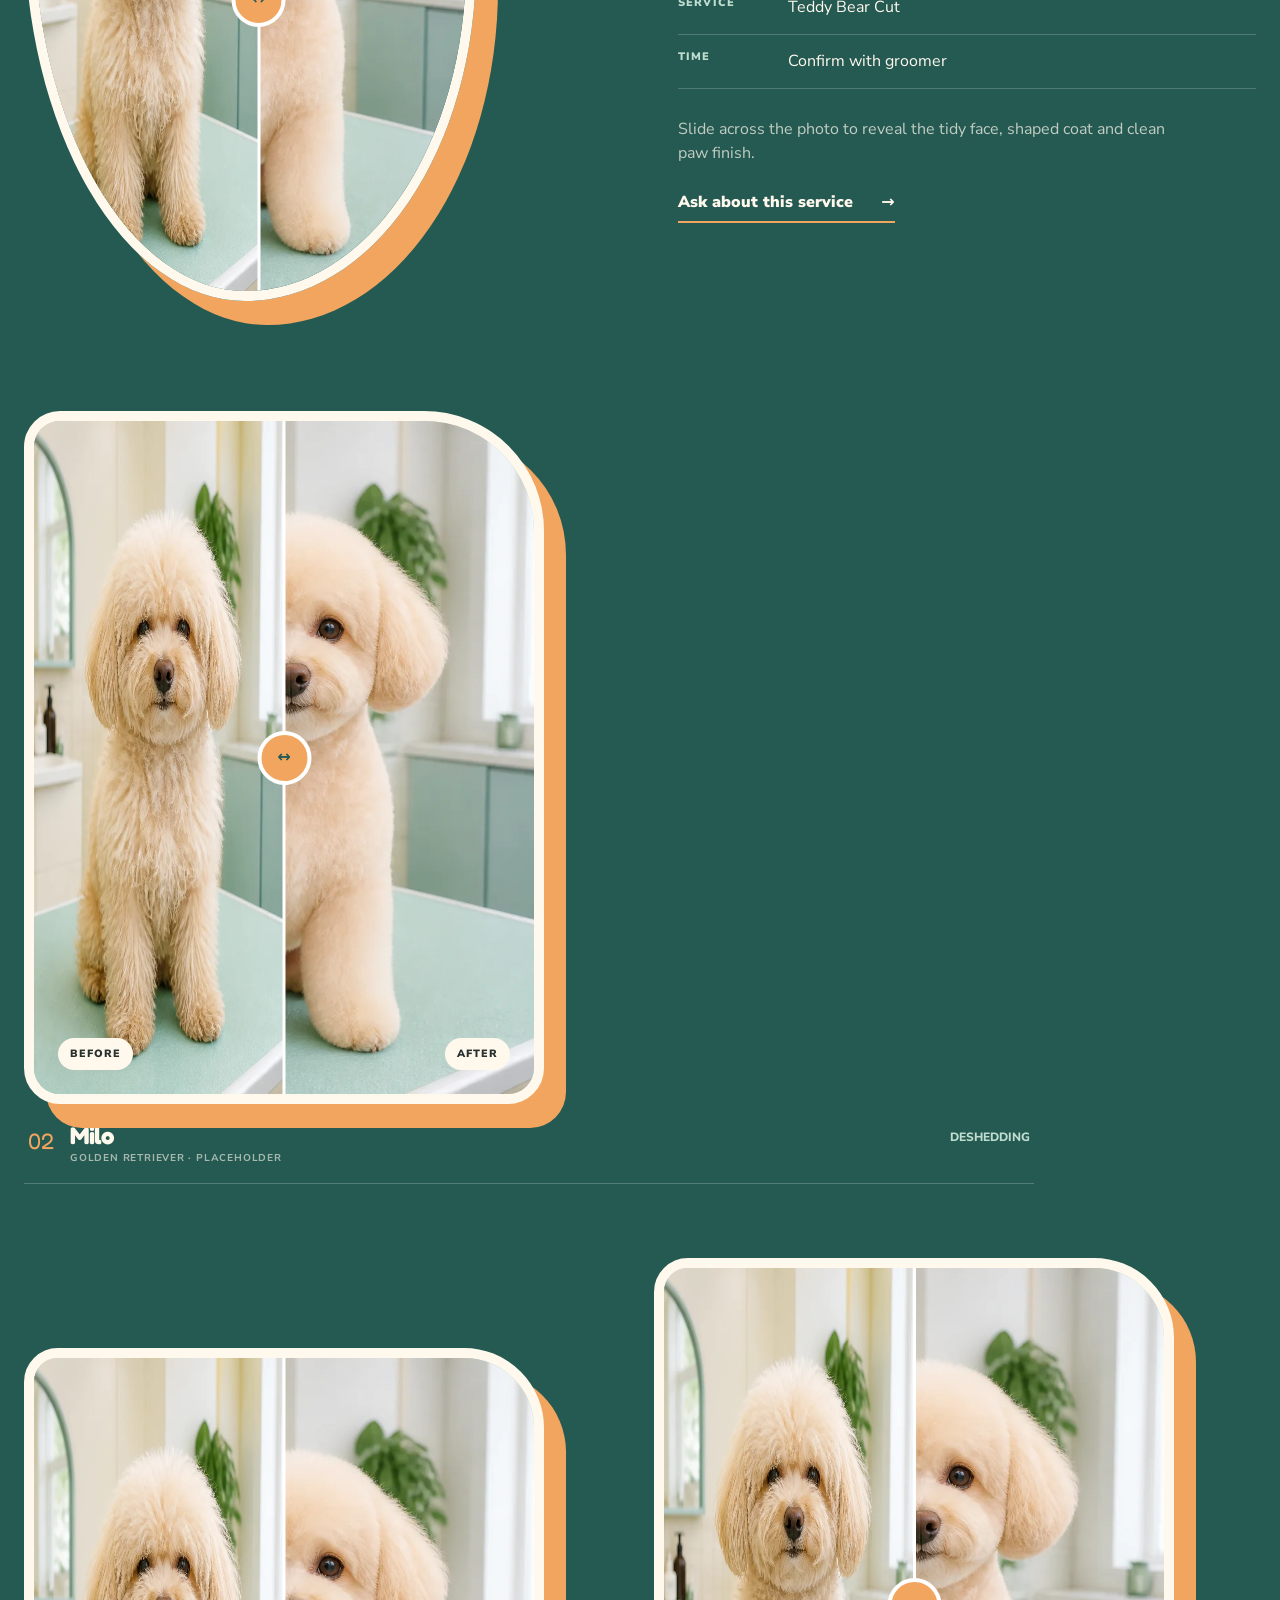
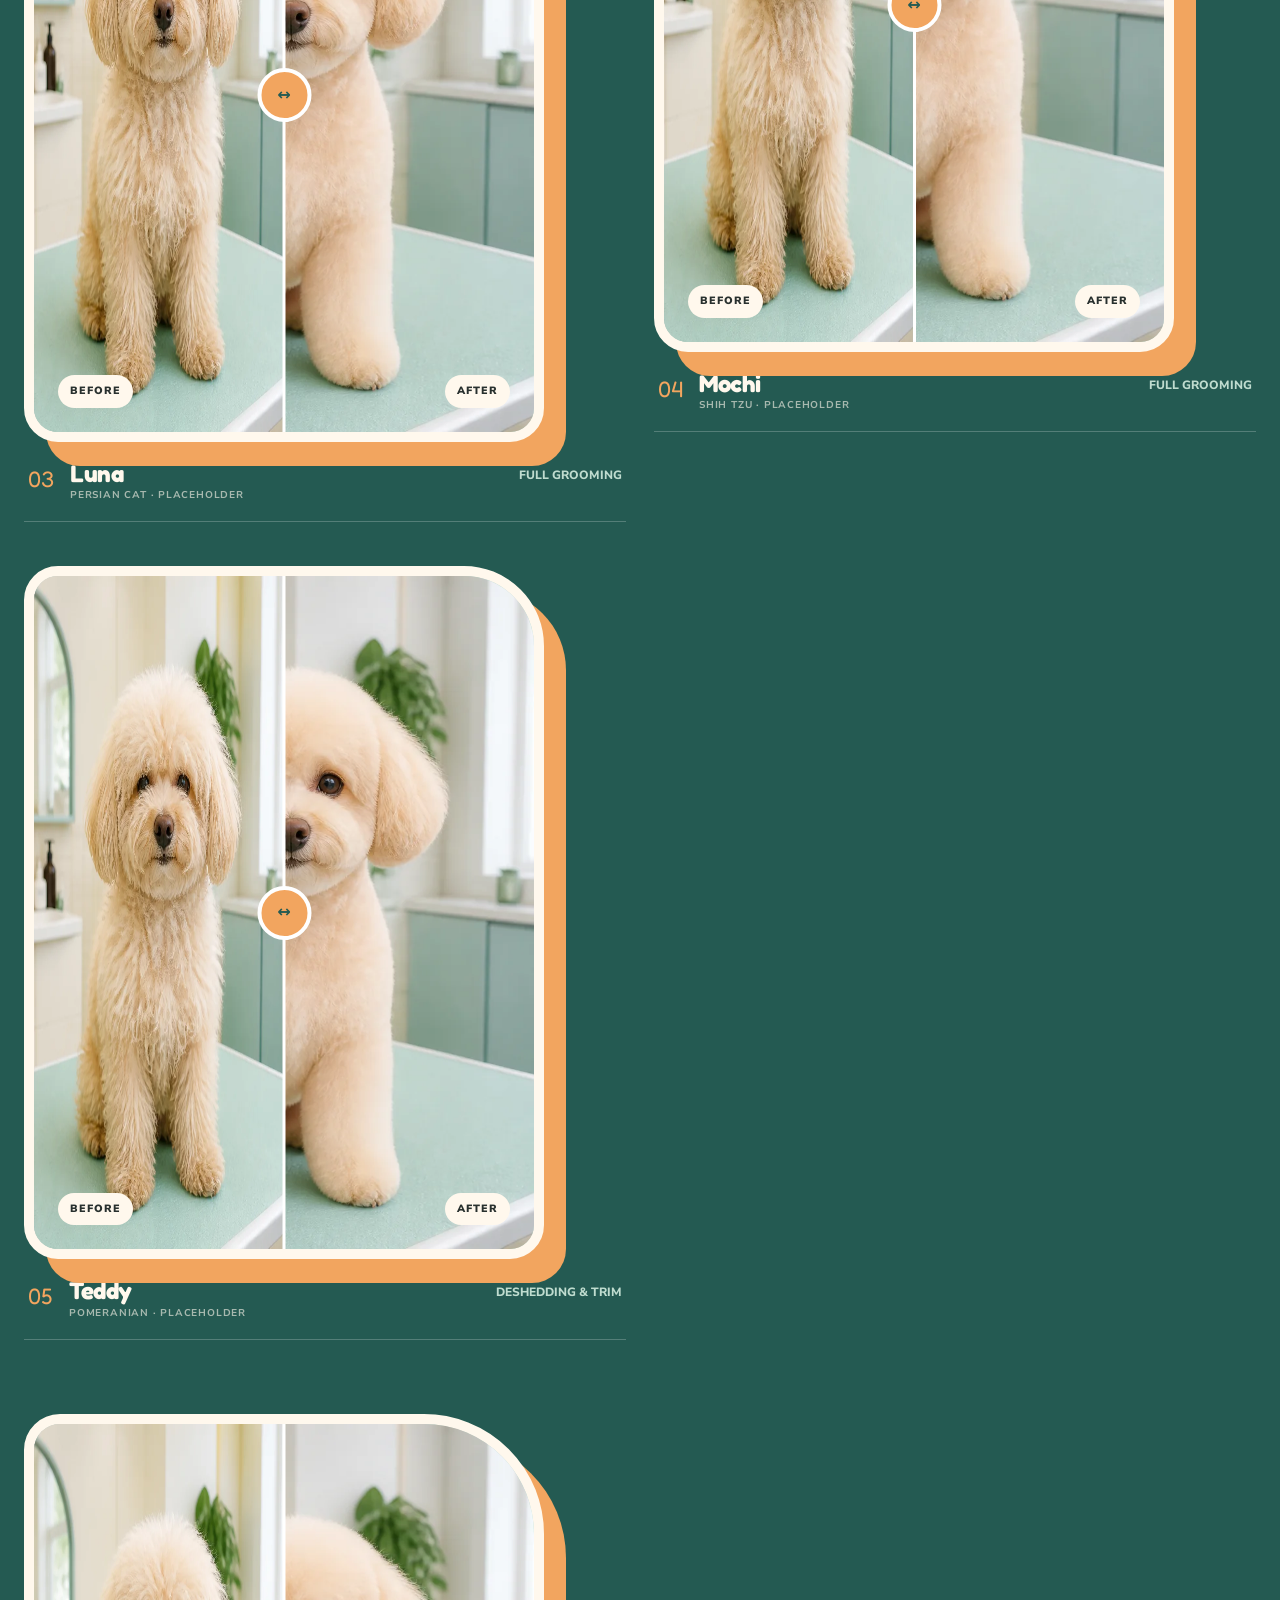
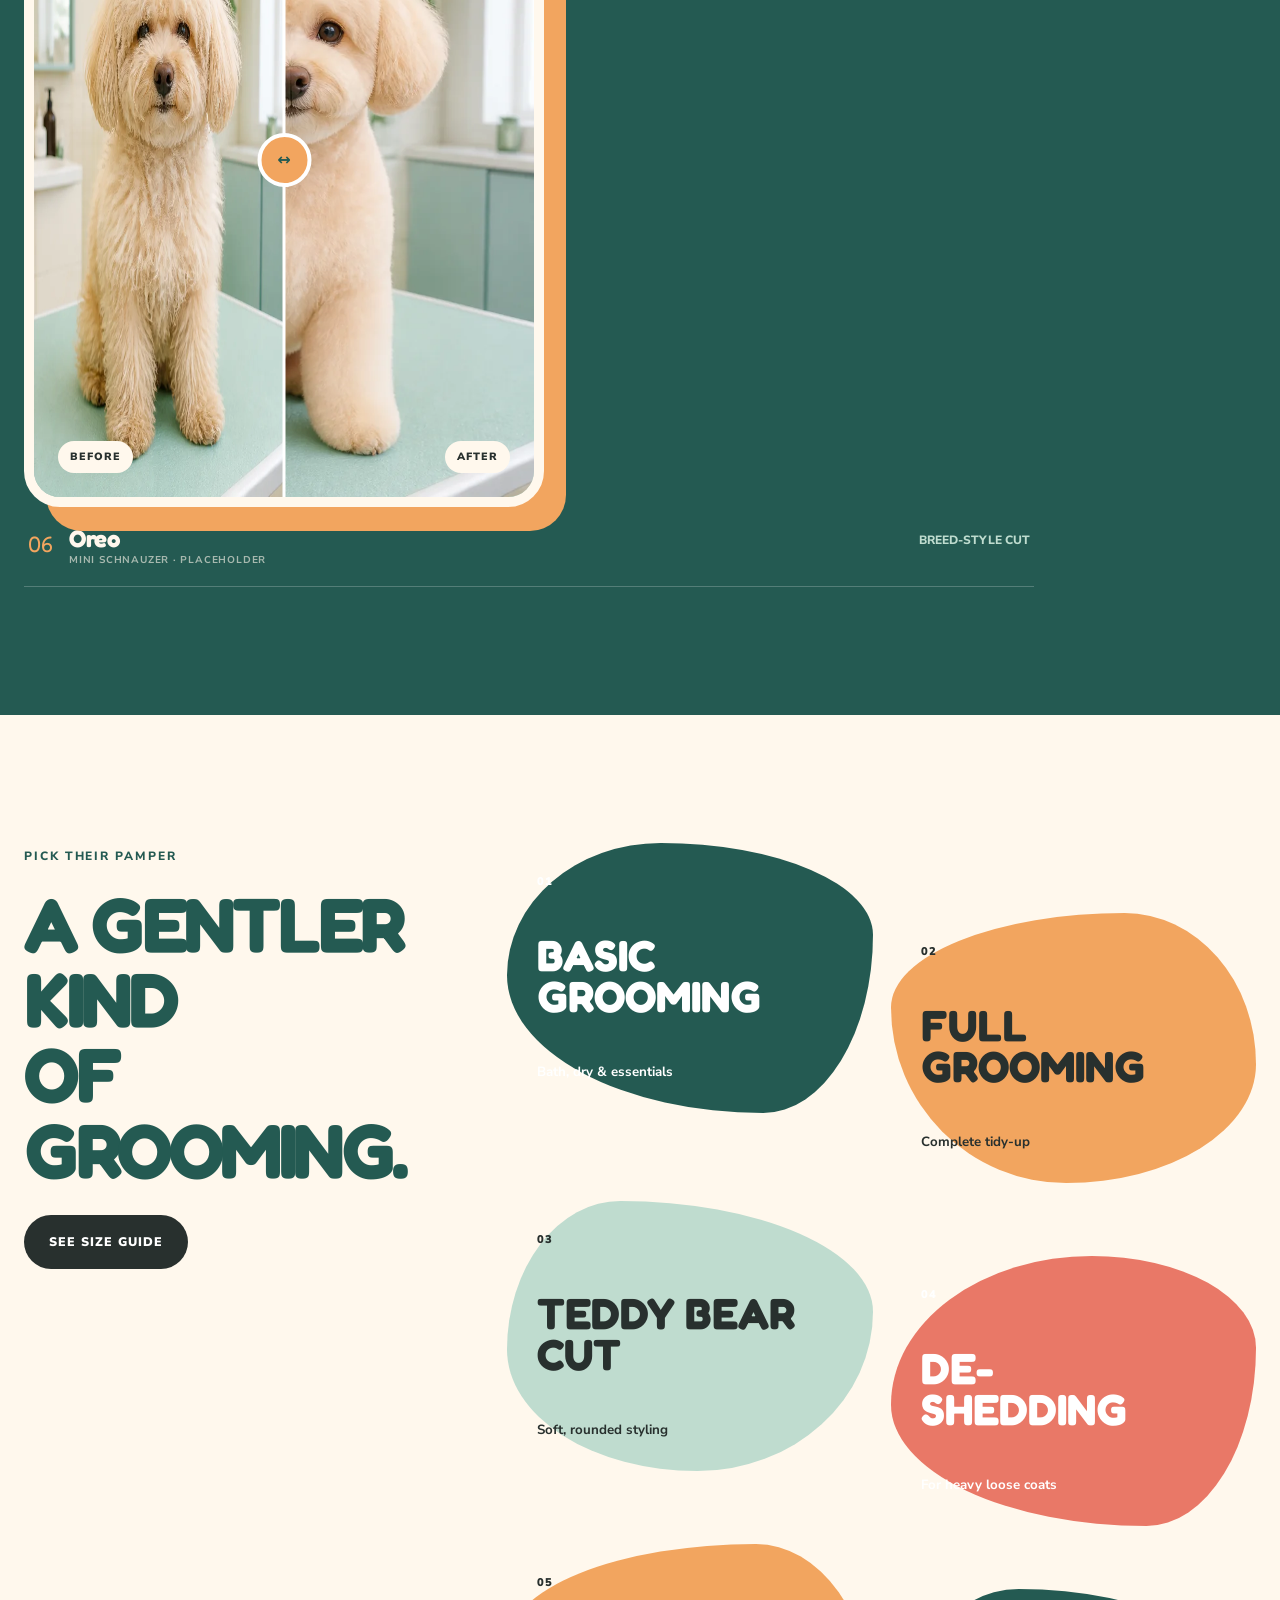
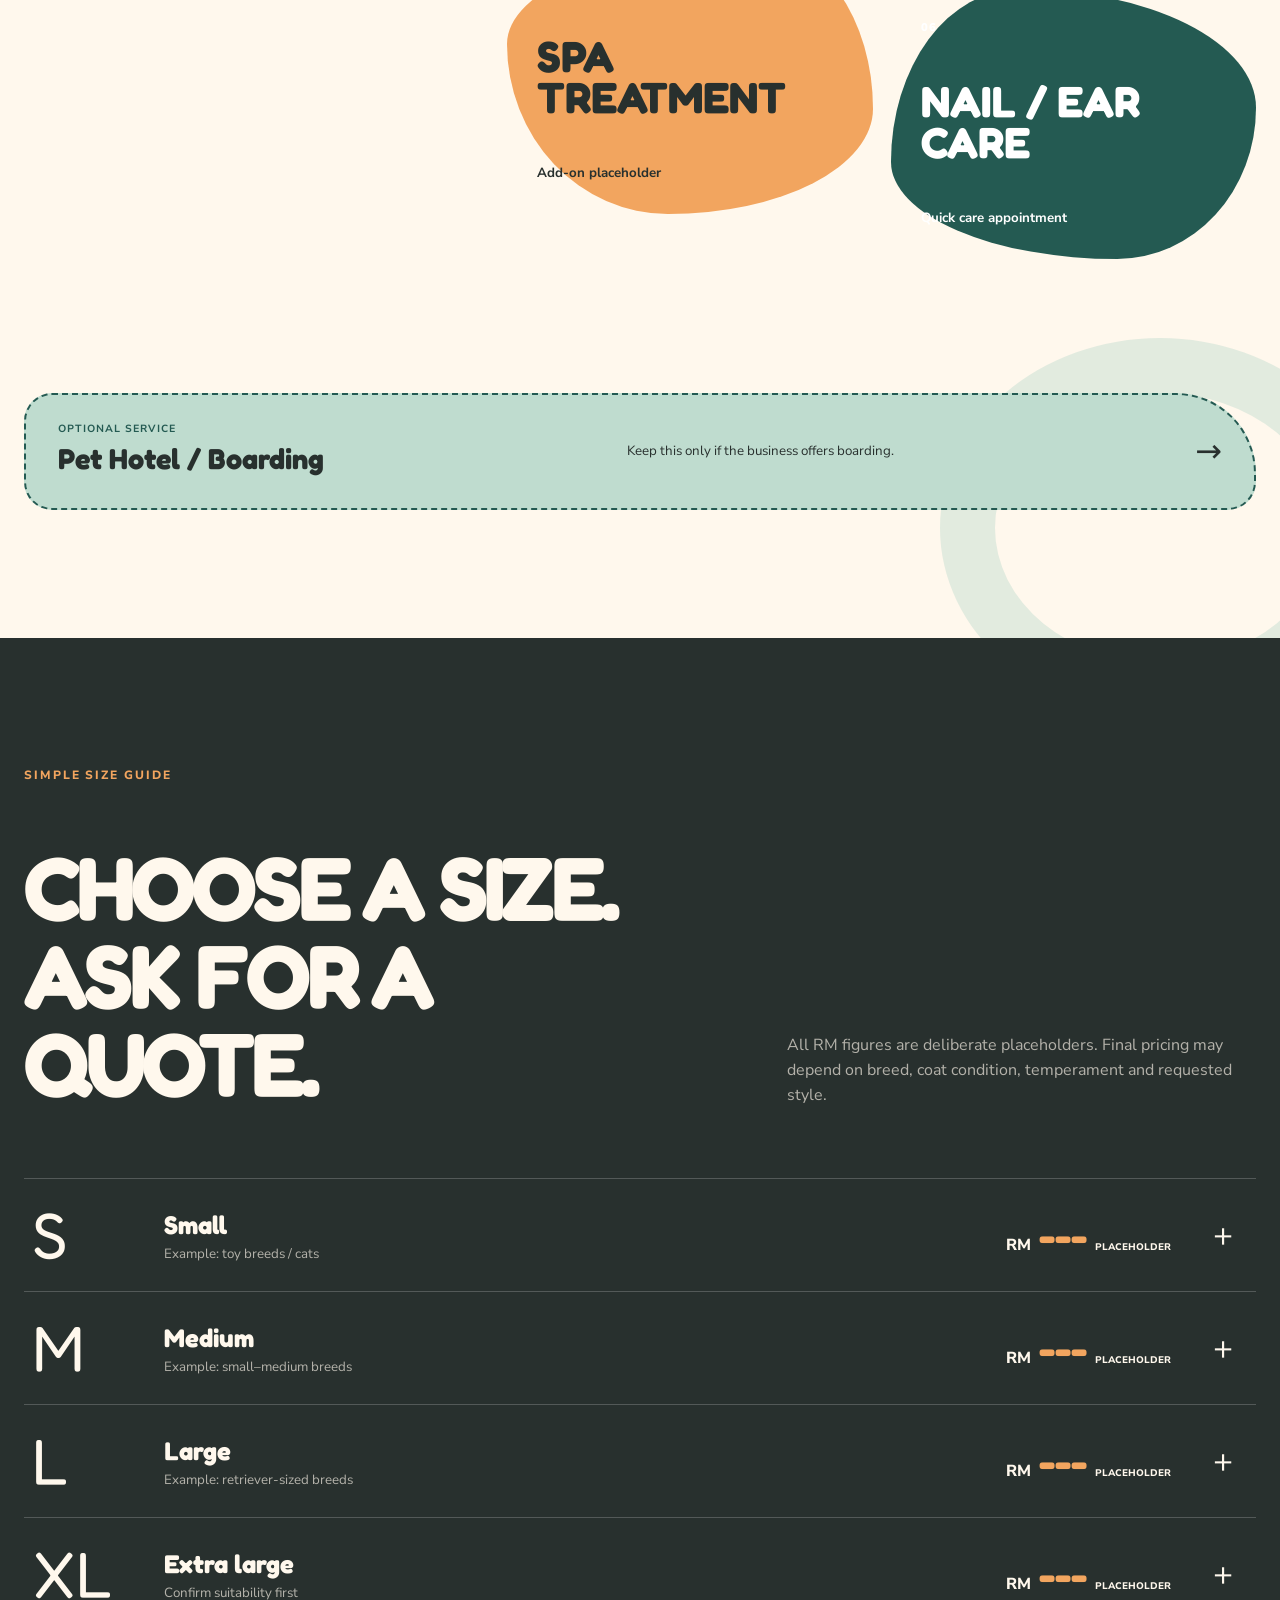
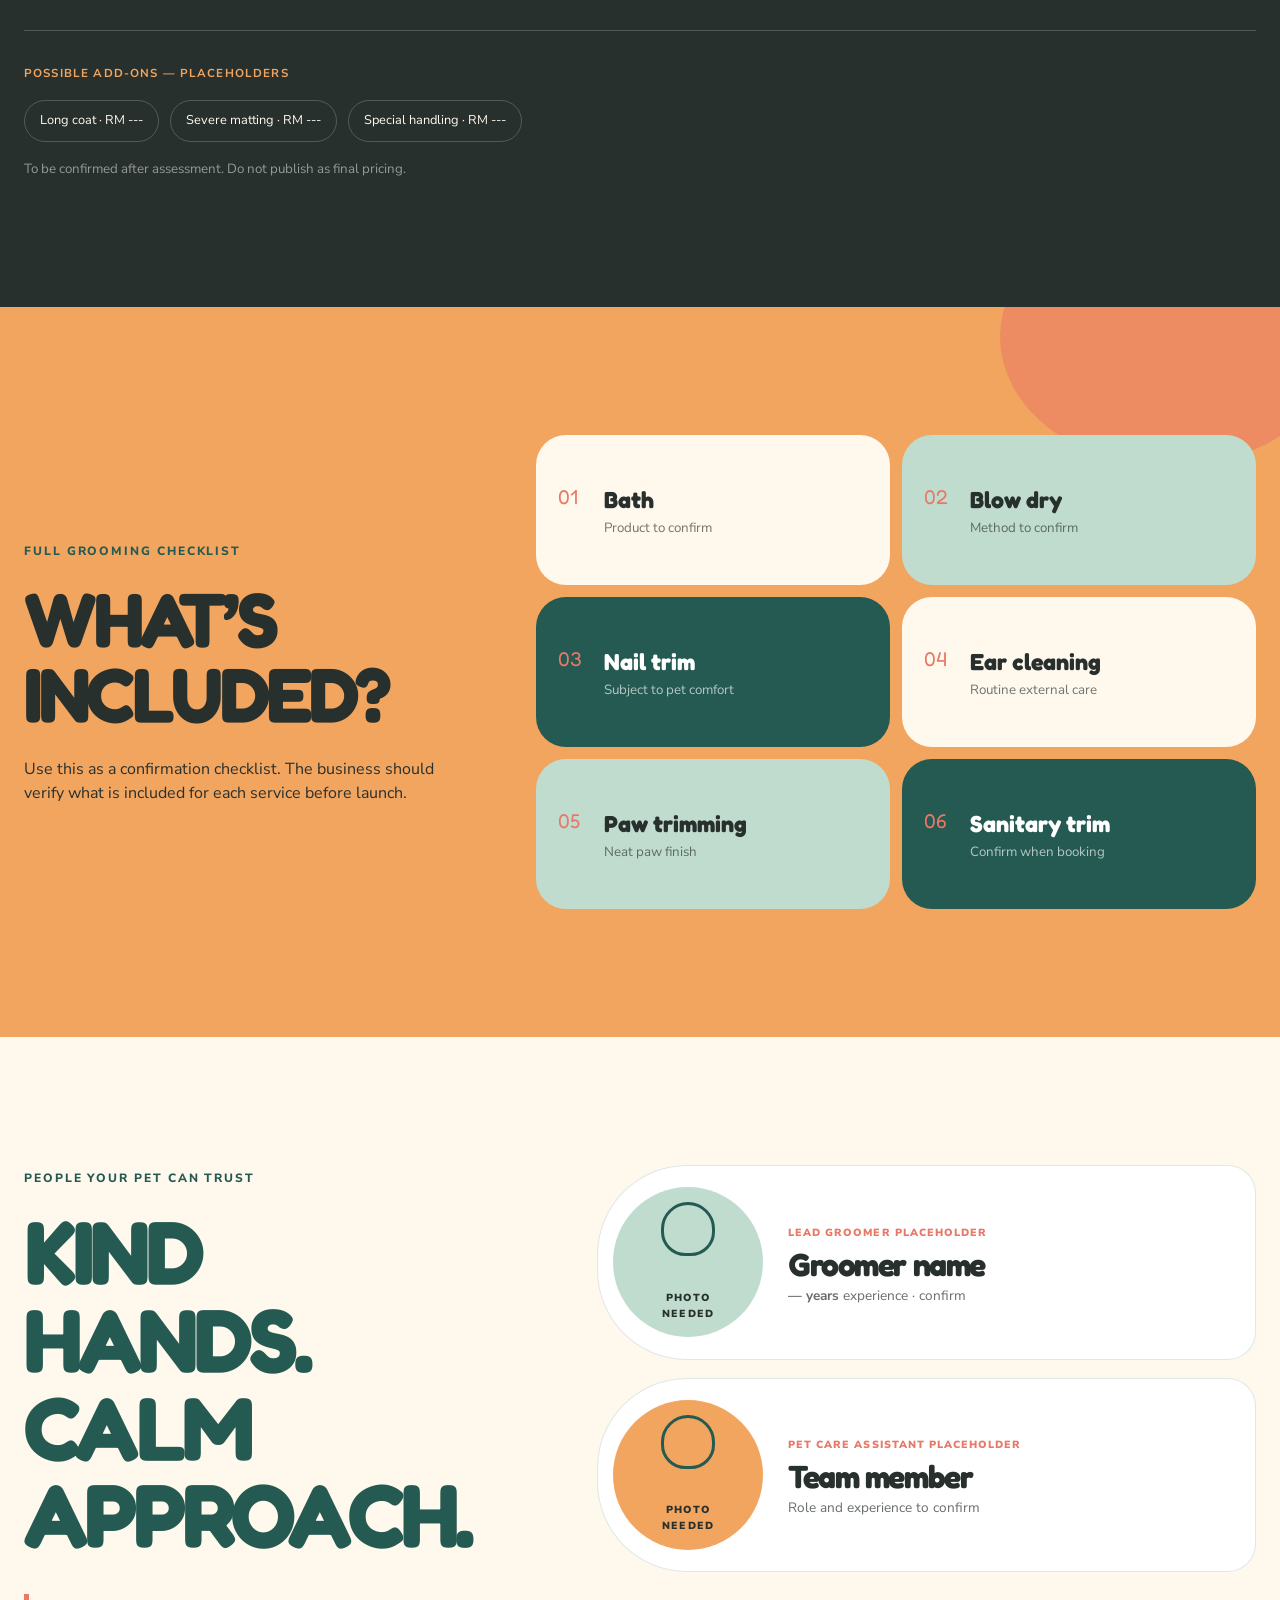
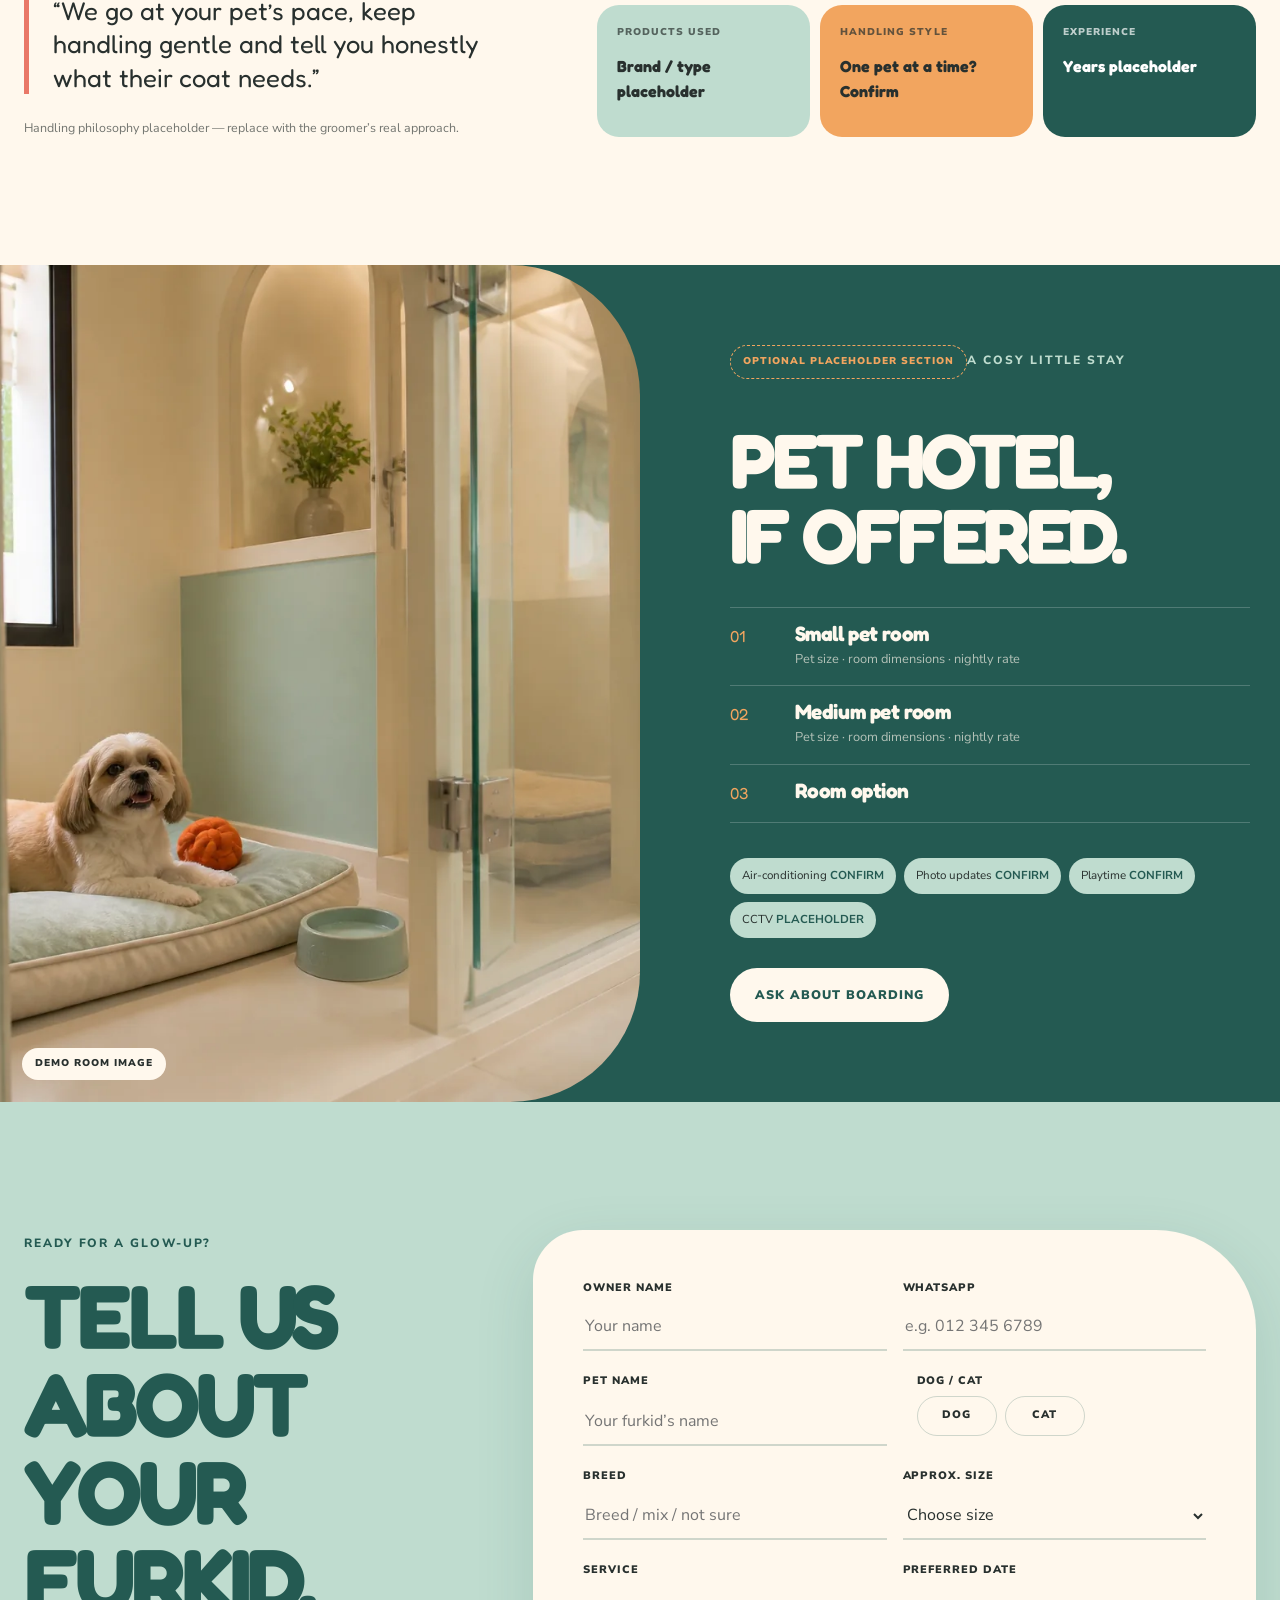
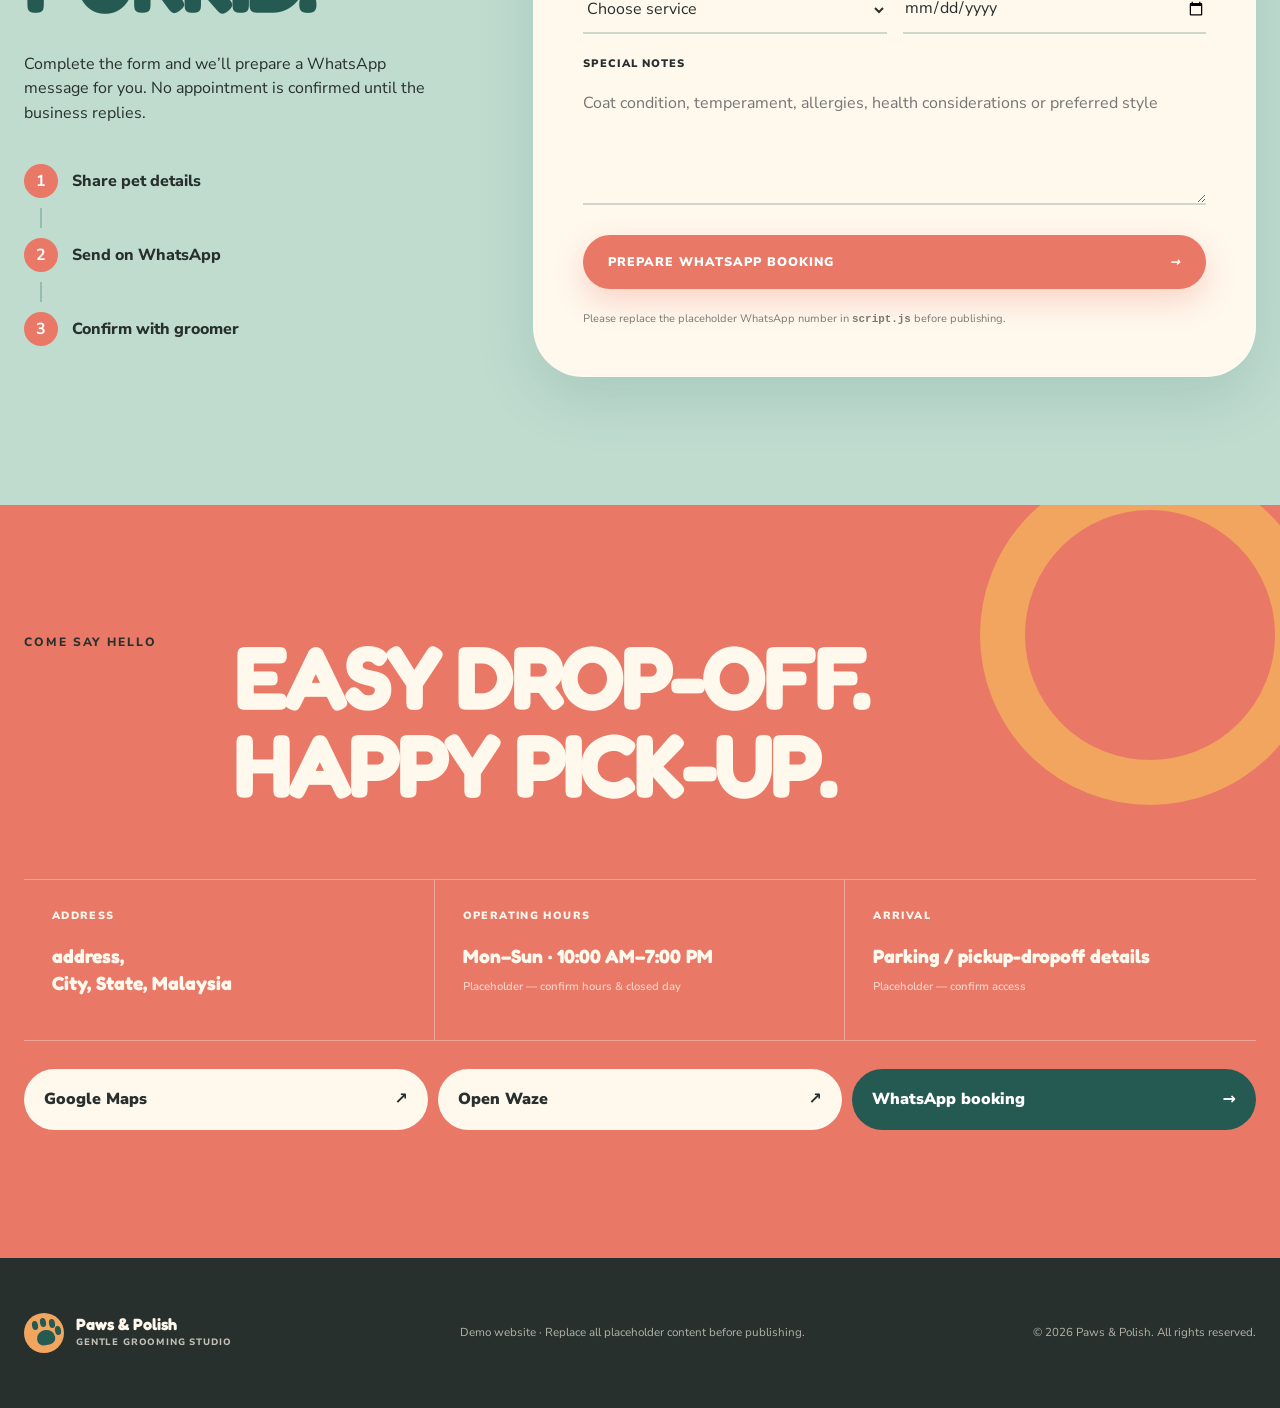
==== commit 7d05d582: "Update index.html" ====
--- a/index.html
+++ b/index.html
@@ -61,7 +61,7 @@
     </section>
 
     <section class="services section" id="services" aria-labelledby="services-title">
-      <div class="services-intro reveal"><span class="kicker">Pick their pamper</span><h2 id="services-title">A gentler kind<br>of grooming.</h2><p>Every service below is editable. Confirm the final scope, pet suitability and inclusions with the business.</p><a class="button button-dark" href="#pricing">See size guide</a></div>
+      <div class="services-intro reveal"><span class="kicker">Pick their pamper</span><h2 id="services-title">A gentler kind<br>of grooming.</h2><a class="button button-dark" href="#pricing">See size guide</a></div>
       <div class="service-bubbles">
         <button class="service-bubble bubble-a reveal choose-service" type="button" data-service="Basic Grooming"><span>01</span><strong>Basic<br>Grooming</strong><small>Bath, dry &amp; essentials</small></button>
         <button class="service-bubble bubble-b reveal choose-service" type="button" data-service="Full Grooming"><span>02</span><strong>Full<br>Grooming</strong><small>Complete tidy-up</small></button>
@@ -101,7 +101,7 @@
     <!-- if the business does offer boarding. -->
     <section class="pet-hotel section" id="pet-hotel" aria-labelledby="hotel-title">
       <div class="hotel-image reveal"><img src="assets/images/hotel/pet-hotel-room-placeholder.webp" alt="Placeholder image of a clean pet hotel room" width="1536" height="1024" loading="lazy"><span>Demo room image</span></div>
-      <div class="hotel-content reveal"><span class="optional-label">Optional placeholder section</span><span class="kicker">A cosy little stay</span><h2 id="hotel-title">Pet hotel,<br>if offered.</h2><p>Keep this section only after the business confirms boarding is available and approves every listed feature.</p><div class="room-options"><article><span>01</span><div><h3>Small pet room</h3><p>Pet size · room dimensions · nightly rate</p></div></article><article><span>02</span><div><h3>Medium pet room</h3><p>Pet size · room dimensions · nightly rate</p></div></article><article><span>03</span><div><h3>Room option</h3><p>Rename or remove this room type</p></div></article></div><ul class="hotel-features"><li>Air-conditioning <b>confirm</b></li><li>Photo updates <b>confirm</b></li><li>Playtime <b>confirm</b></li><li>CCTV <b>placeholder</b></li></ul><button class="button button-light choose-service" type="button" data-service="Pet Hotel / Boarding">Ask about boarding</button></div>
+      <div class="hotel-content reveal"><span class="optional-label">Optional placeholder section</span><span class="kicker">A cosy little stay</span><h2 id="hotel-title">Pet hotel,<br>if offered.</h2><div class="room-options"><article><span>01</span><div><h3>Small pet room</h3><p>Pet size · room dimensions · nightly rate</p></div></article><article><span>02</span><div><h3>Medium pet room</h3><p>Pet size · room dimensions · nightly rate</p></div></article><article><span>03</span><div><h3>Room option</h3></div></article></div><ul class="hotel-features"><li>Air-conditioning <b>confirm</b></li><li>Photo updates <b>confirm</b></li><li>Playtime <b>confirm</b></li><li>CCTV <b>placeholder</b></li></ul><button class="button button-light choose-service" type="button" data-service="Pet Hotel / Boarding">Ask about boarding</button></div>
     </section>
 
     <section class="booking section" id="booking" aria-labelledby="booking-title">
@@ -122,7 +122,7 @@
 
     <section class="visit section" id="visit" aria-labelledby="visit-title">
       <div class="visit-head reveal"><span class="kicker">Come say hello</span><h2 id="visit-title">Easy drop-off.<br>Happy pick-up.</h2></div>
-      <div class="visit-details reveal"><div><span>Address</span><strong>Business address placeholder,<br>City, State, Malaysia</strong></div><div><span>Operating hours</span><strong>Mon–Sun · 10:00 AM–7:00 PM<br><small>Placeholder — confirm hours &amp; closed day</small></strong></div><div><span>Arrival</span><strong>Parking / pickup-dropoff details<br><small>Placeholder — confirm access</small></strong></div></div>
+      <div class="visit-details reveal"><div><span>Address</span><strong>address,<br>City, State, Malaysia</strong></div><div><span>Operating hours</span><strong>Mon–Sun · 10:00 AM–7:00 PM<br><small>Placeholder — confirm hours &amp; closed day</small></strong></div><div><span>Arrival</span><strong>Parking / pickup-dropoff details<br><small>Placeholder — confirm access</small></strong></div></div>
       <div class="map-actions reveal"><a href="#" data-placeholder-link="Google Maps">Google Maps <span aria-hidden="true">↗</span></a><a href="#" data-placeholder-link="Waze">Open Waze <span aria-hidden="true">↗</span></a><a href="#booking">WhatsApp booking <span aria-hidden="true">→</span></a></div>
     </section>
   </main>
@@ -131,7 +131,6 @@
   <button class="whatsapp-float" type="button" data-whatsapp-direct aria-label="Book grooming on WhatsApp"><span>WA</span><b>Book on WhatsApp</b></button>
   <button class="mobile-booking" type="button" data-whatsapp-direct><span>WA</span> Book on WhatsApp</button>
   <div class="toast" id="toast" role="status" aria-live="polite"></div>
-  <noscript><p class="noscript">JavaScript is needed for the comparison slider and WhatsApp form. You can still browse all services and information.</p></noscript>
   <script src="script.js?v=2"></script>
 </body>
 </html>
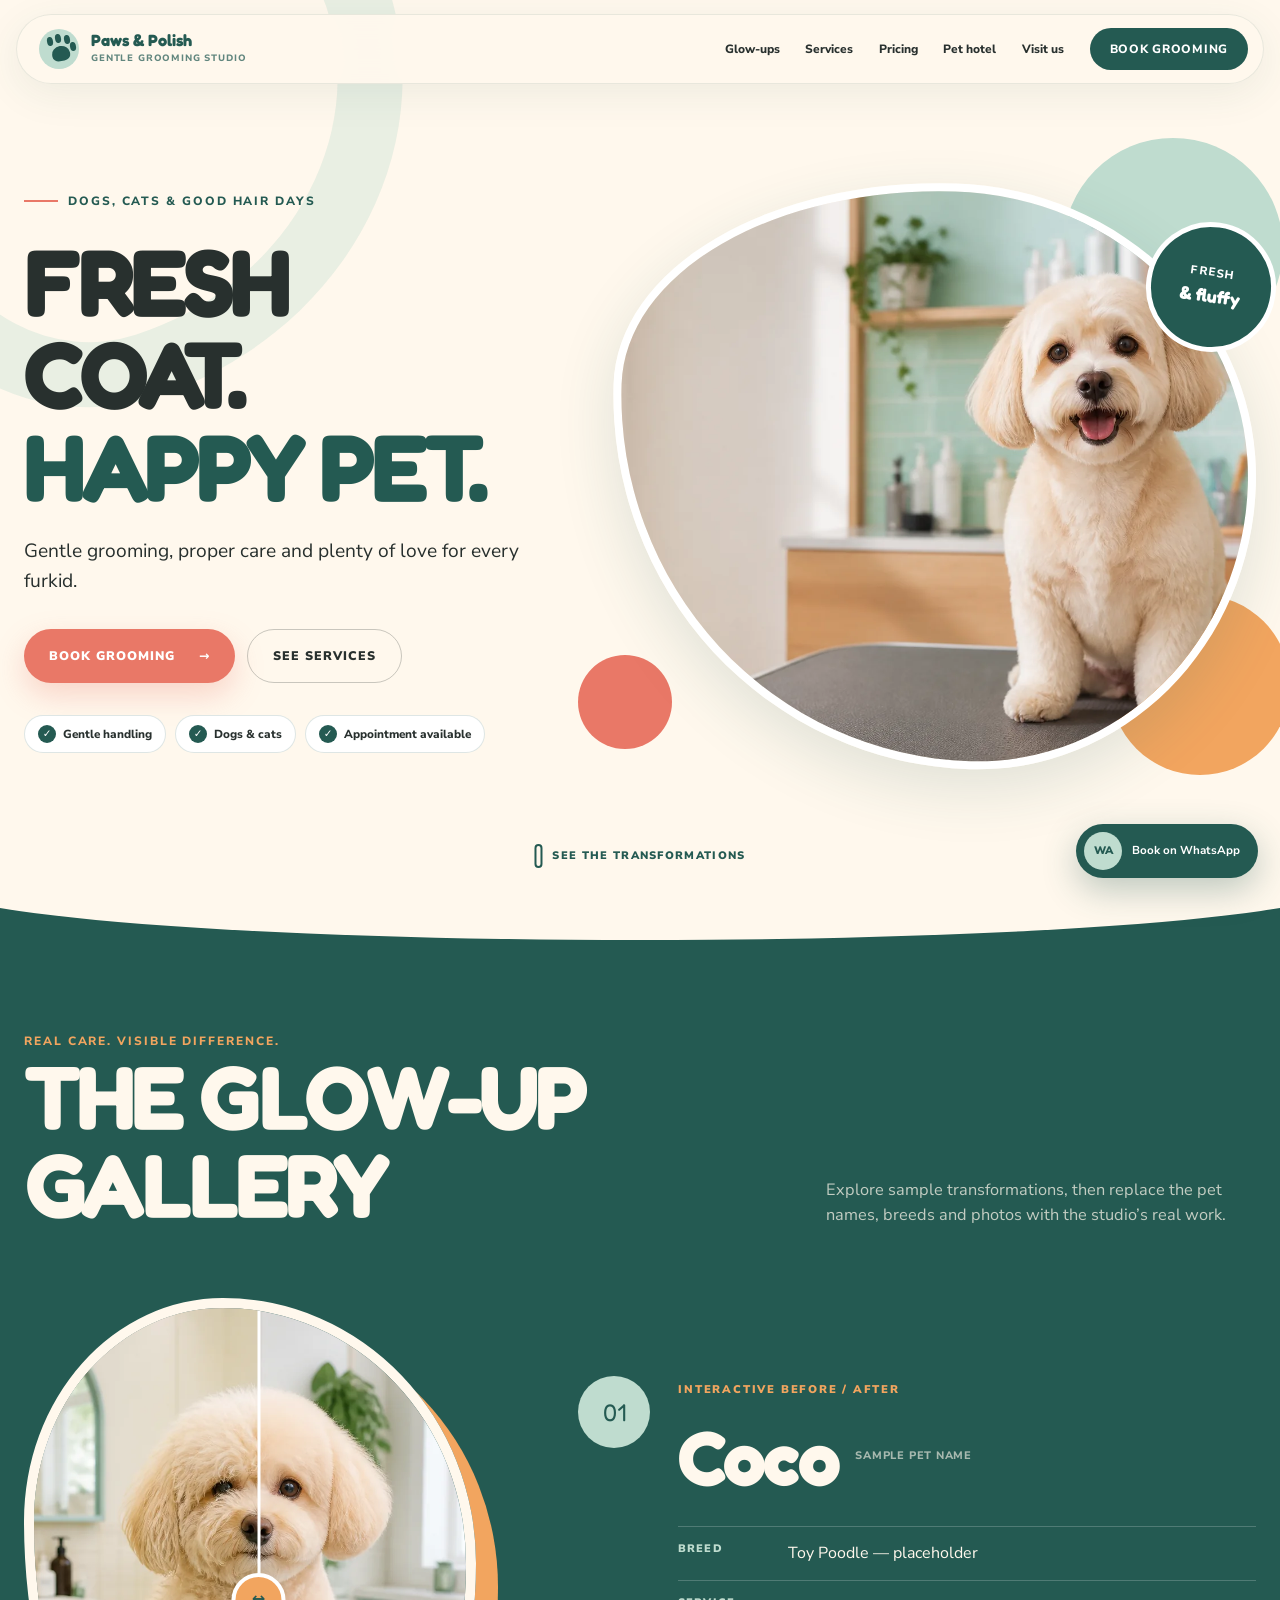
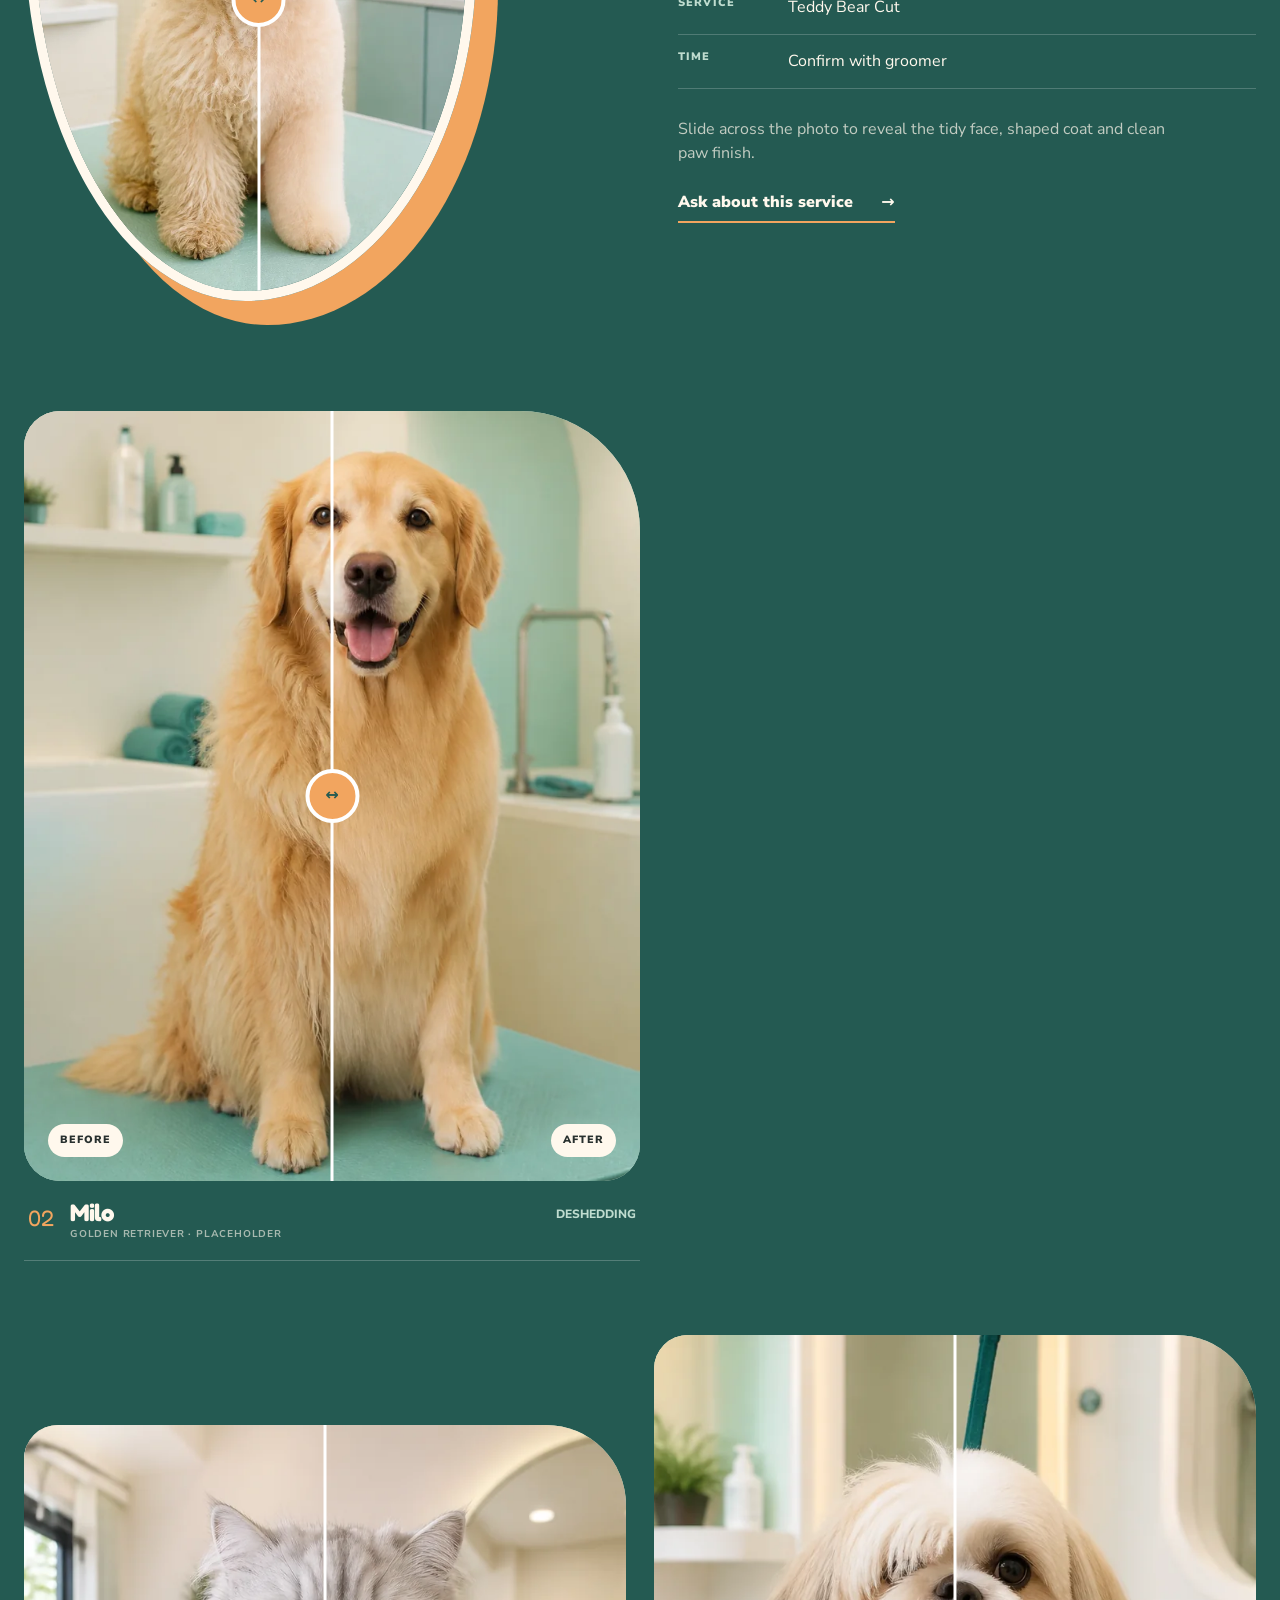
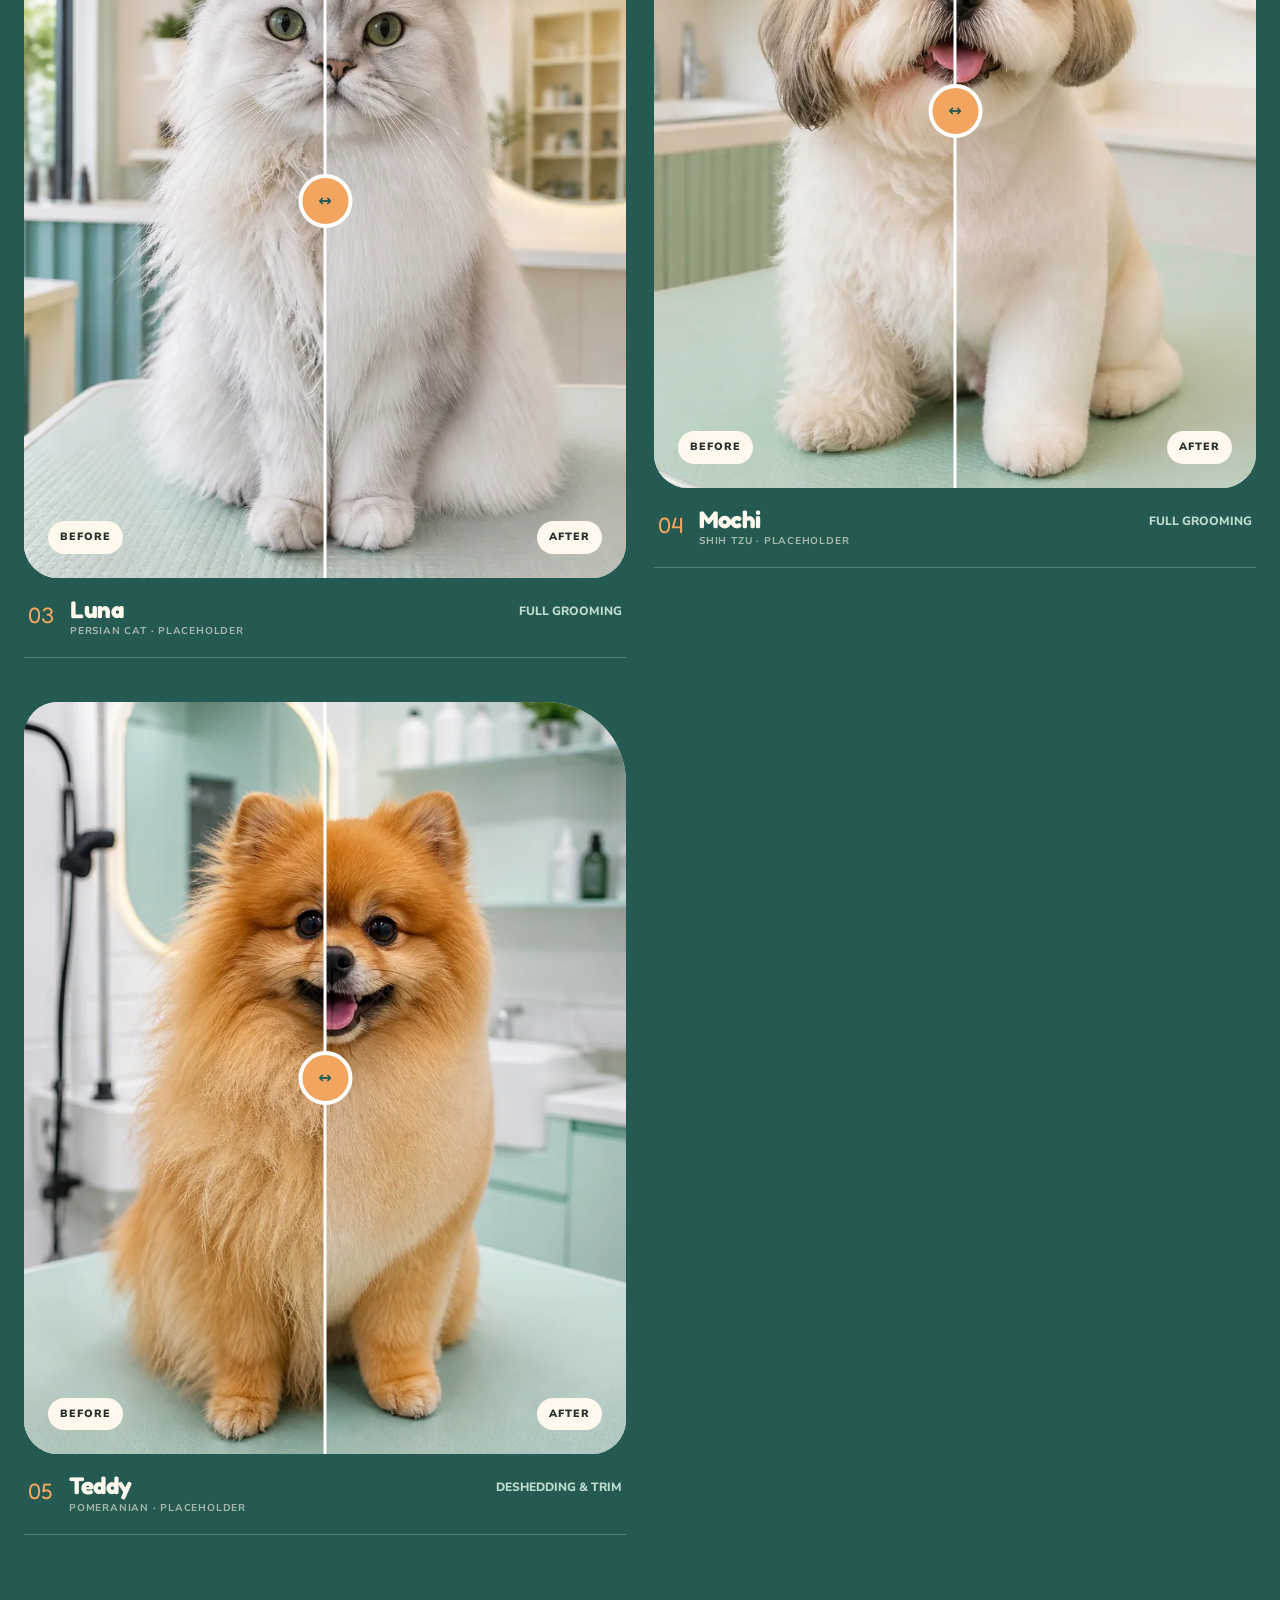
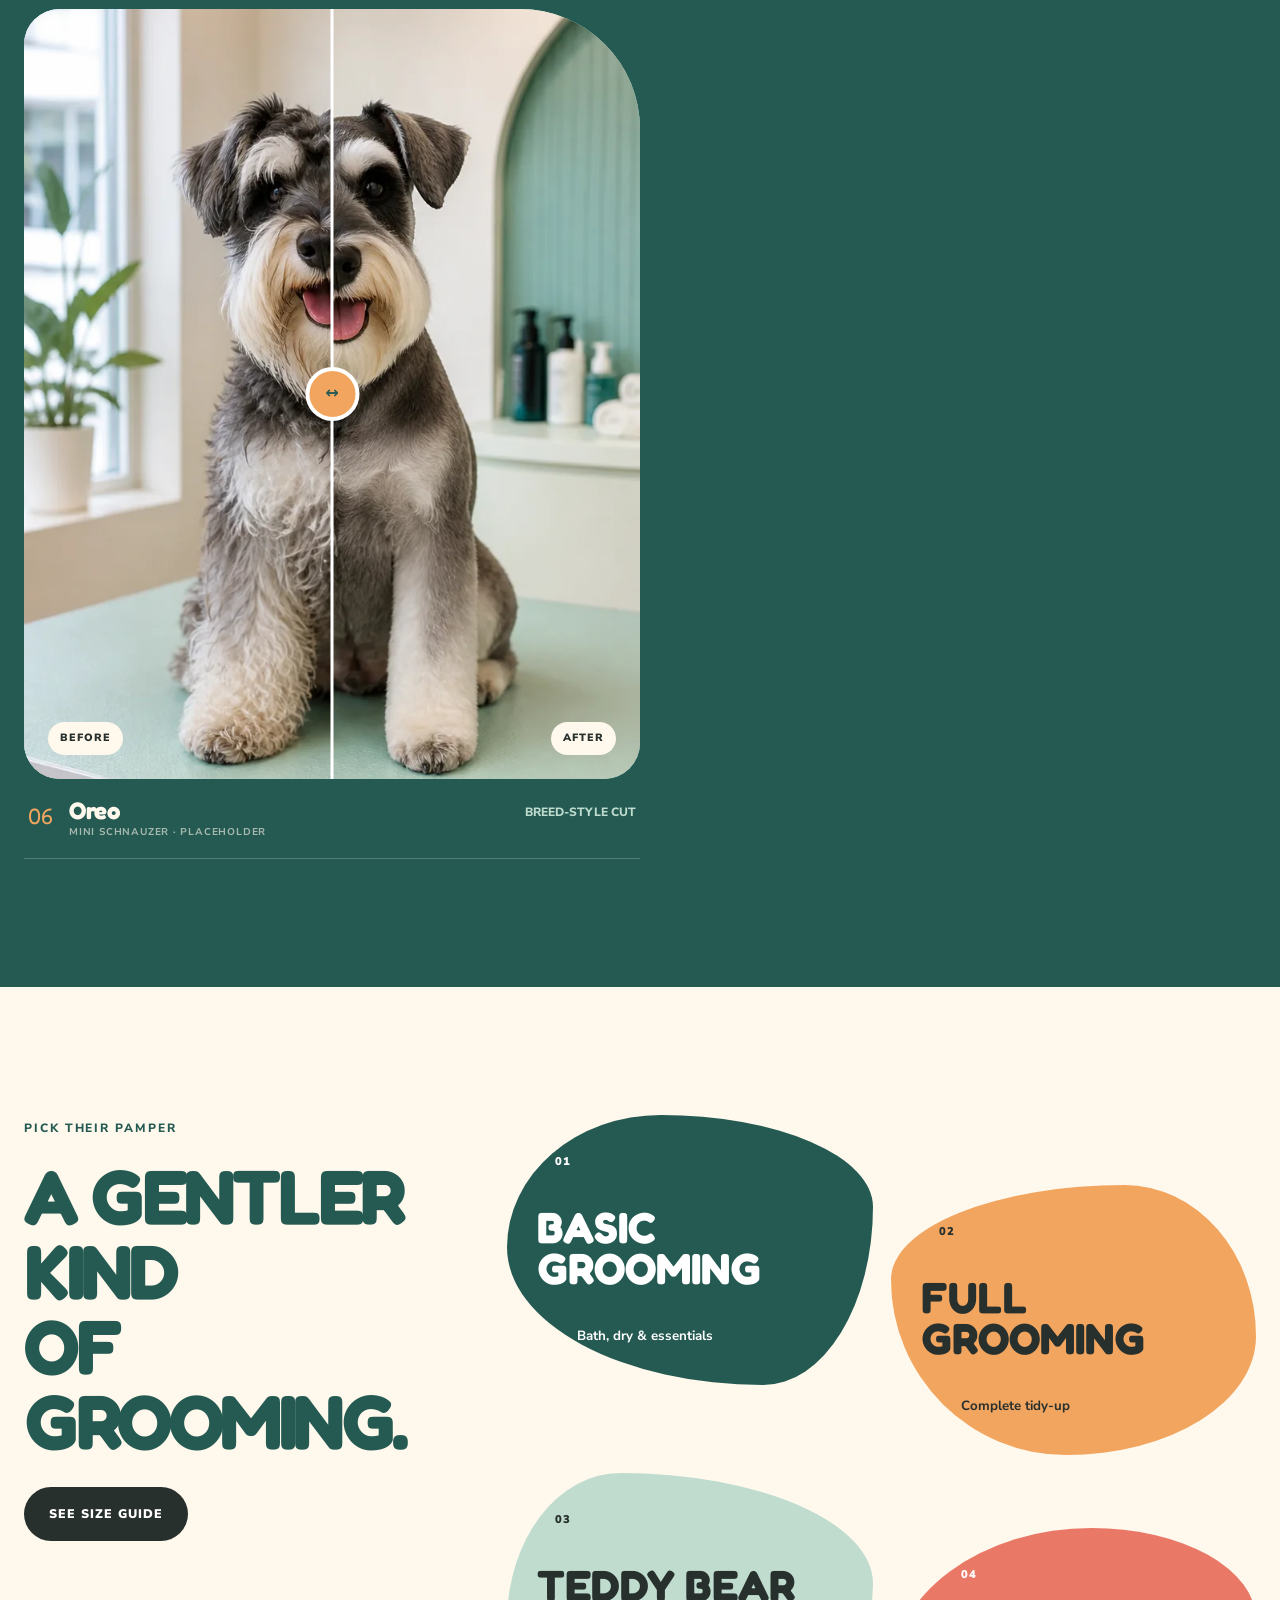
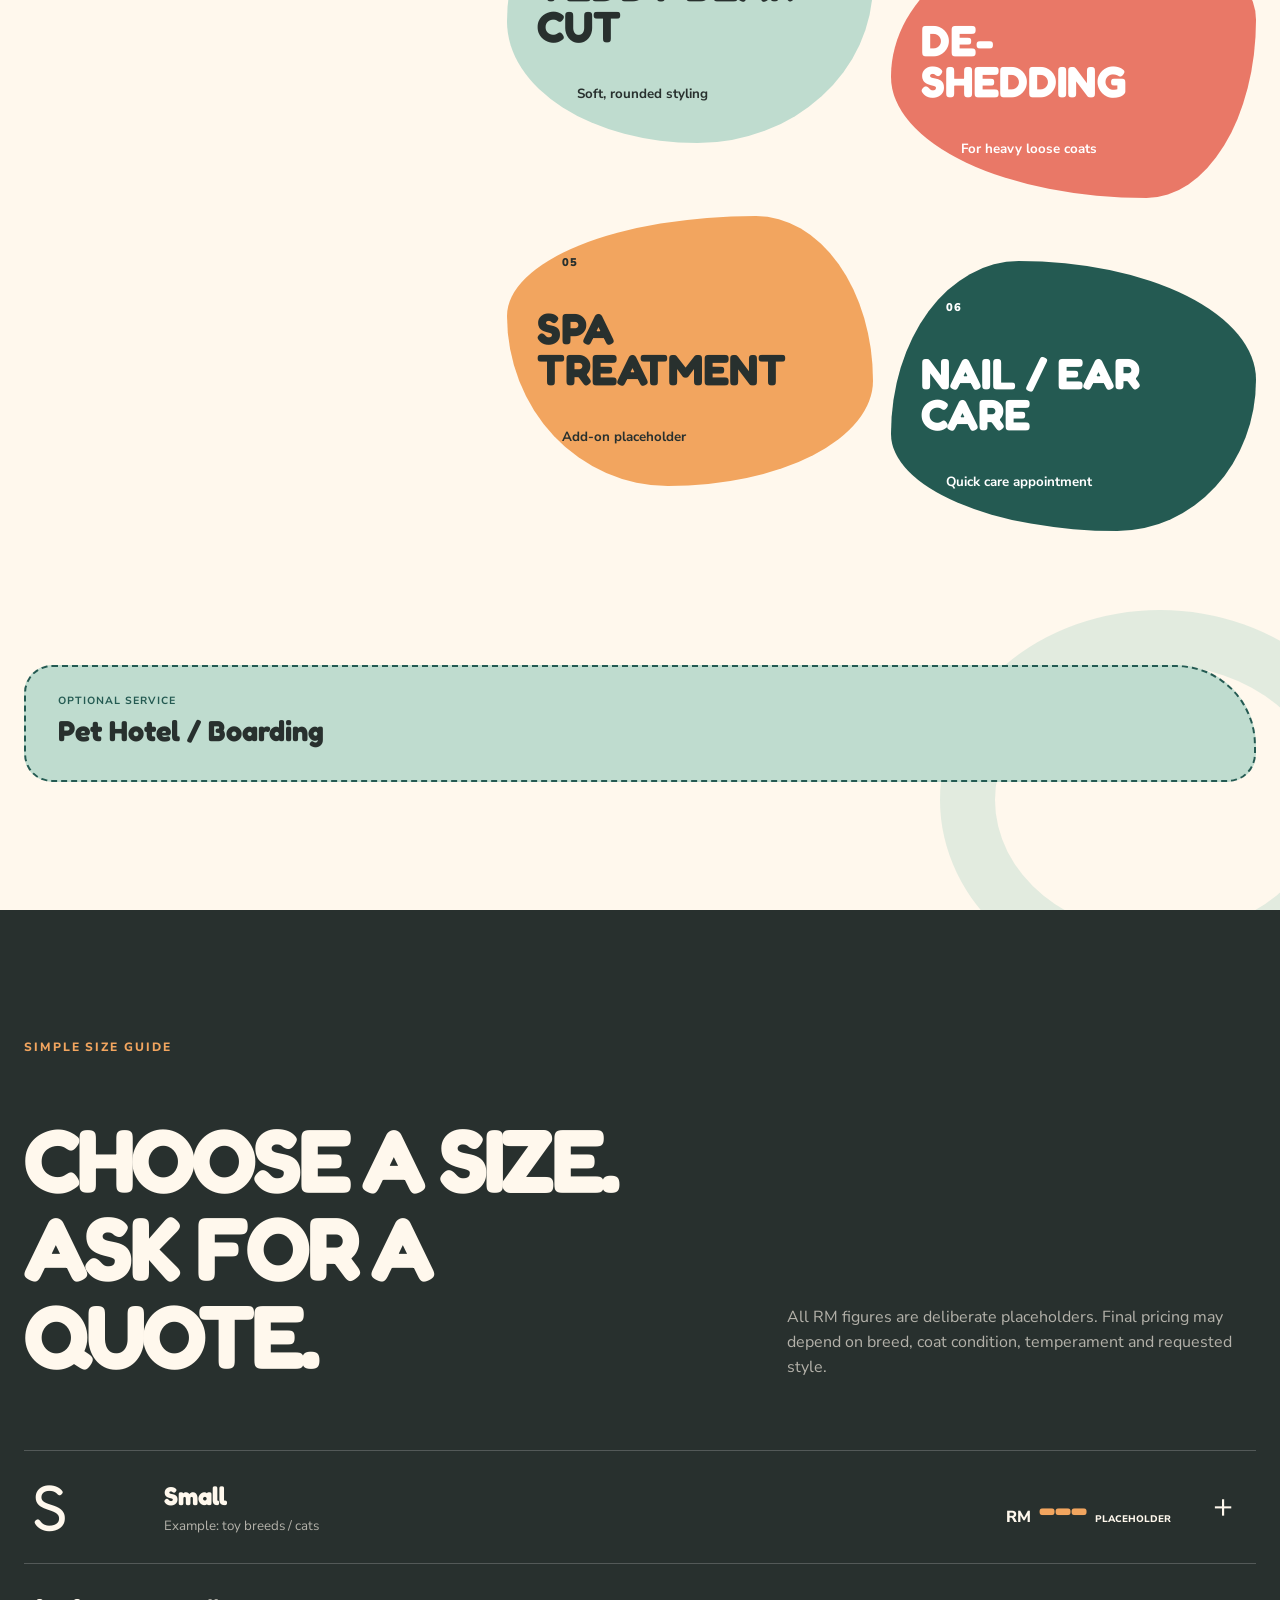
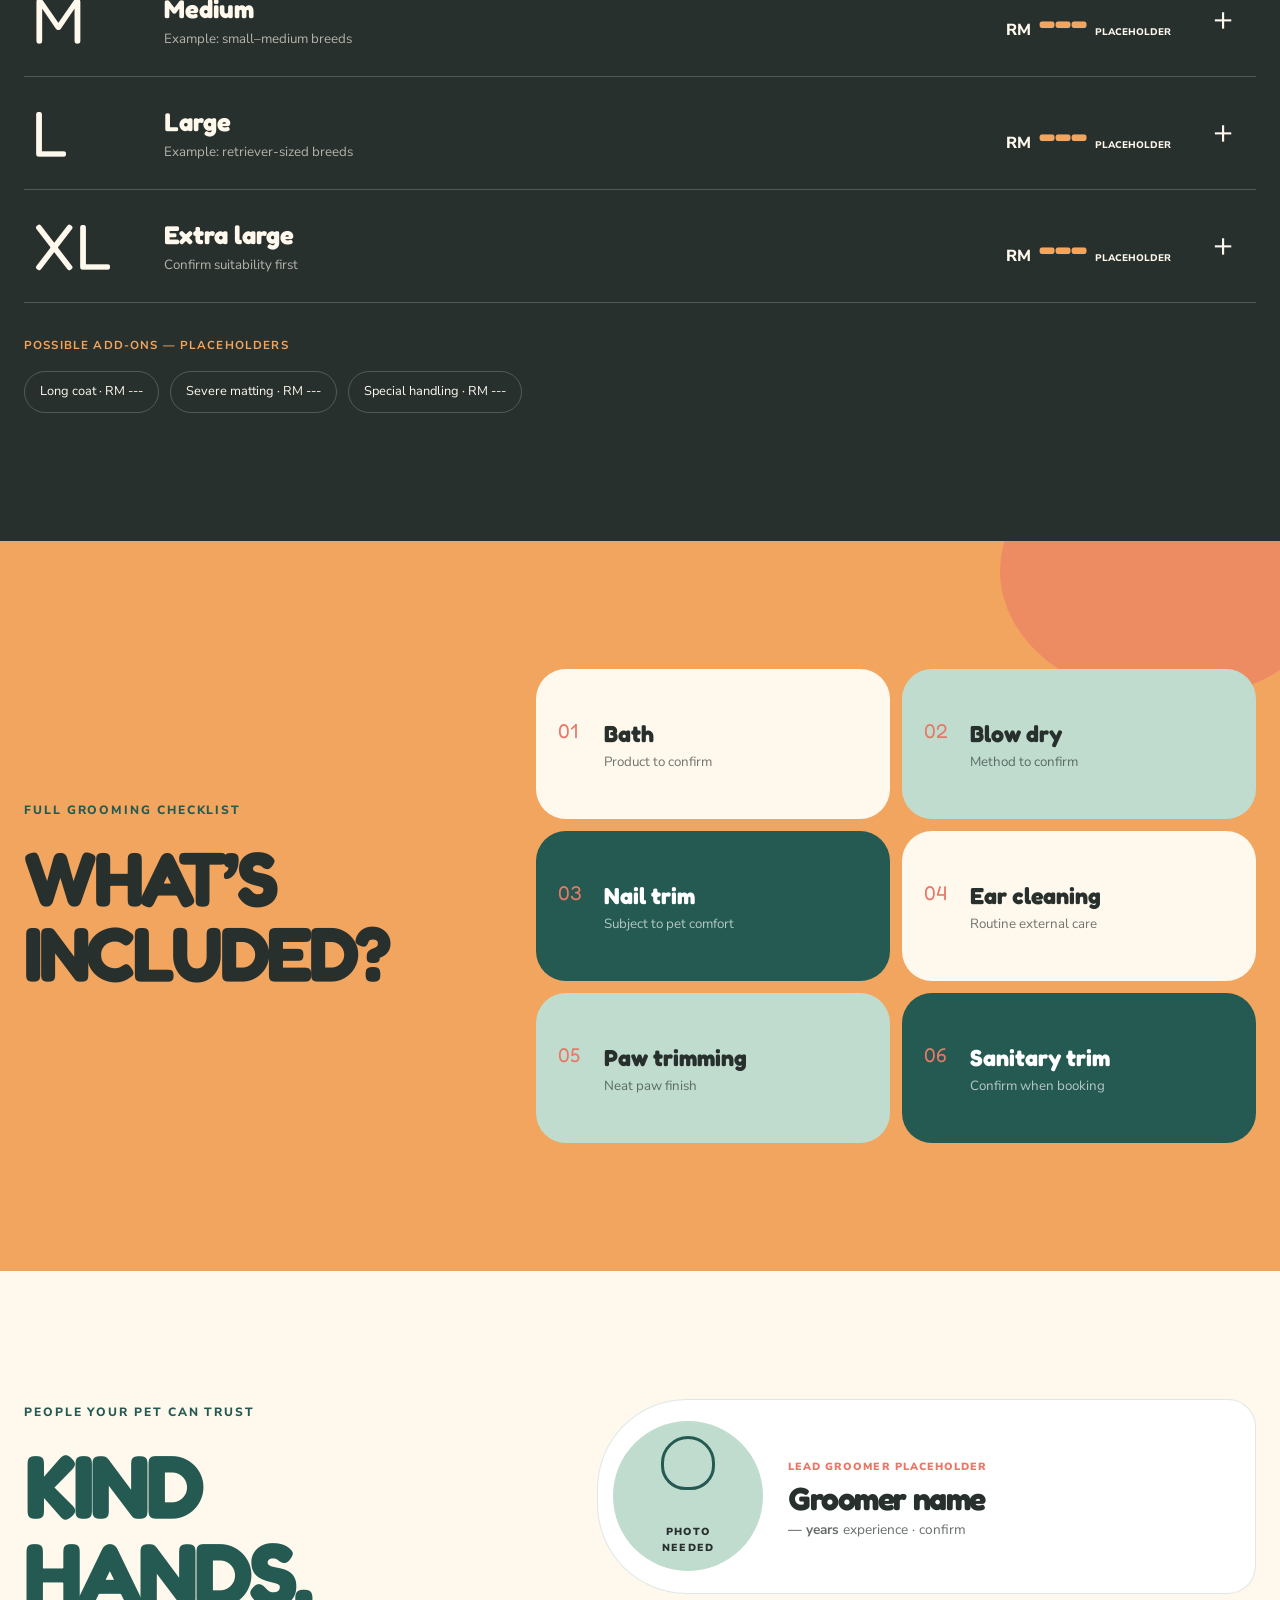
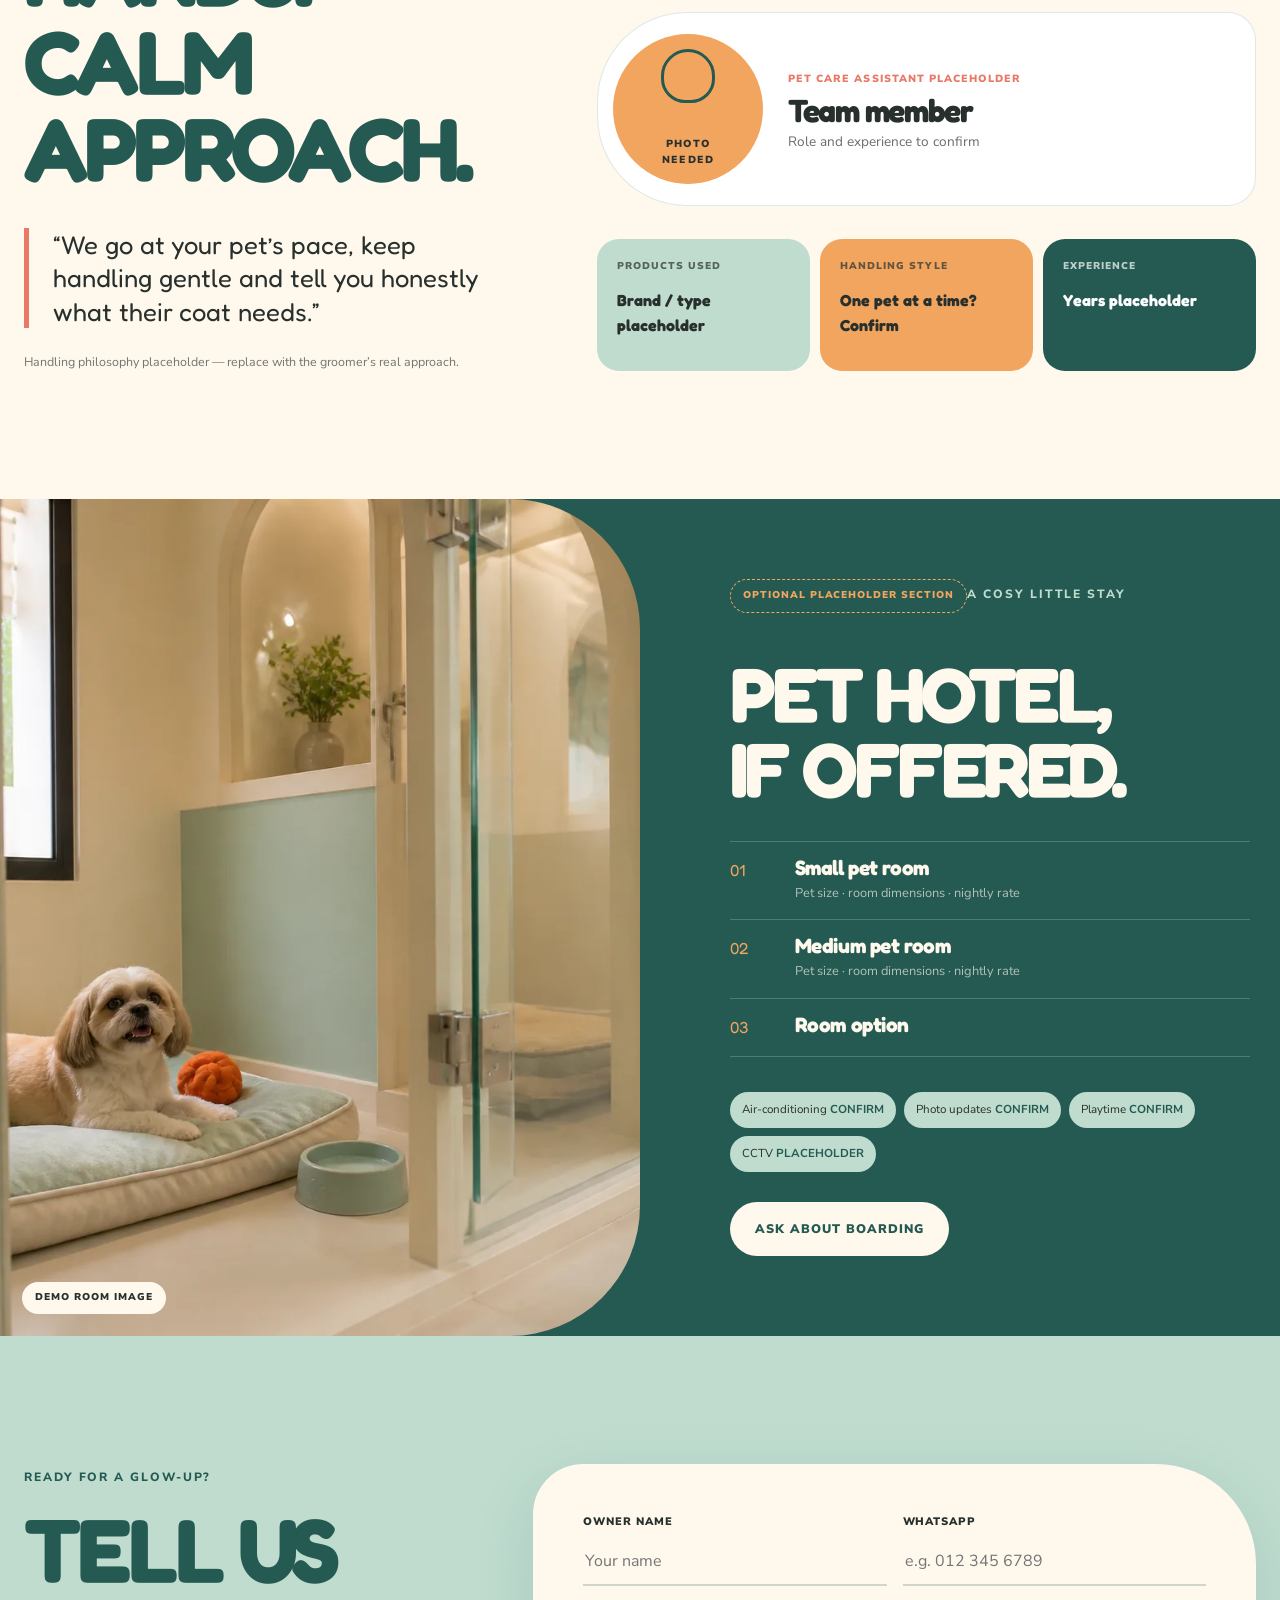
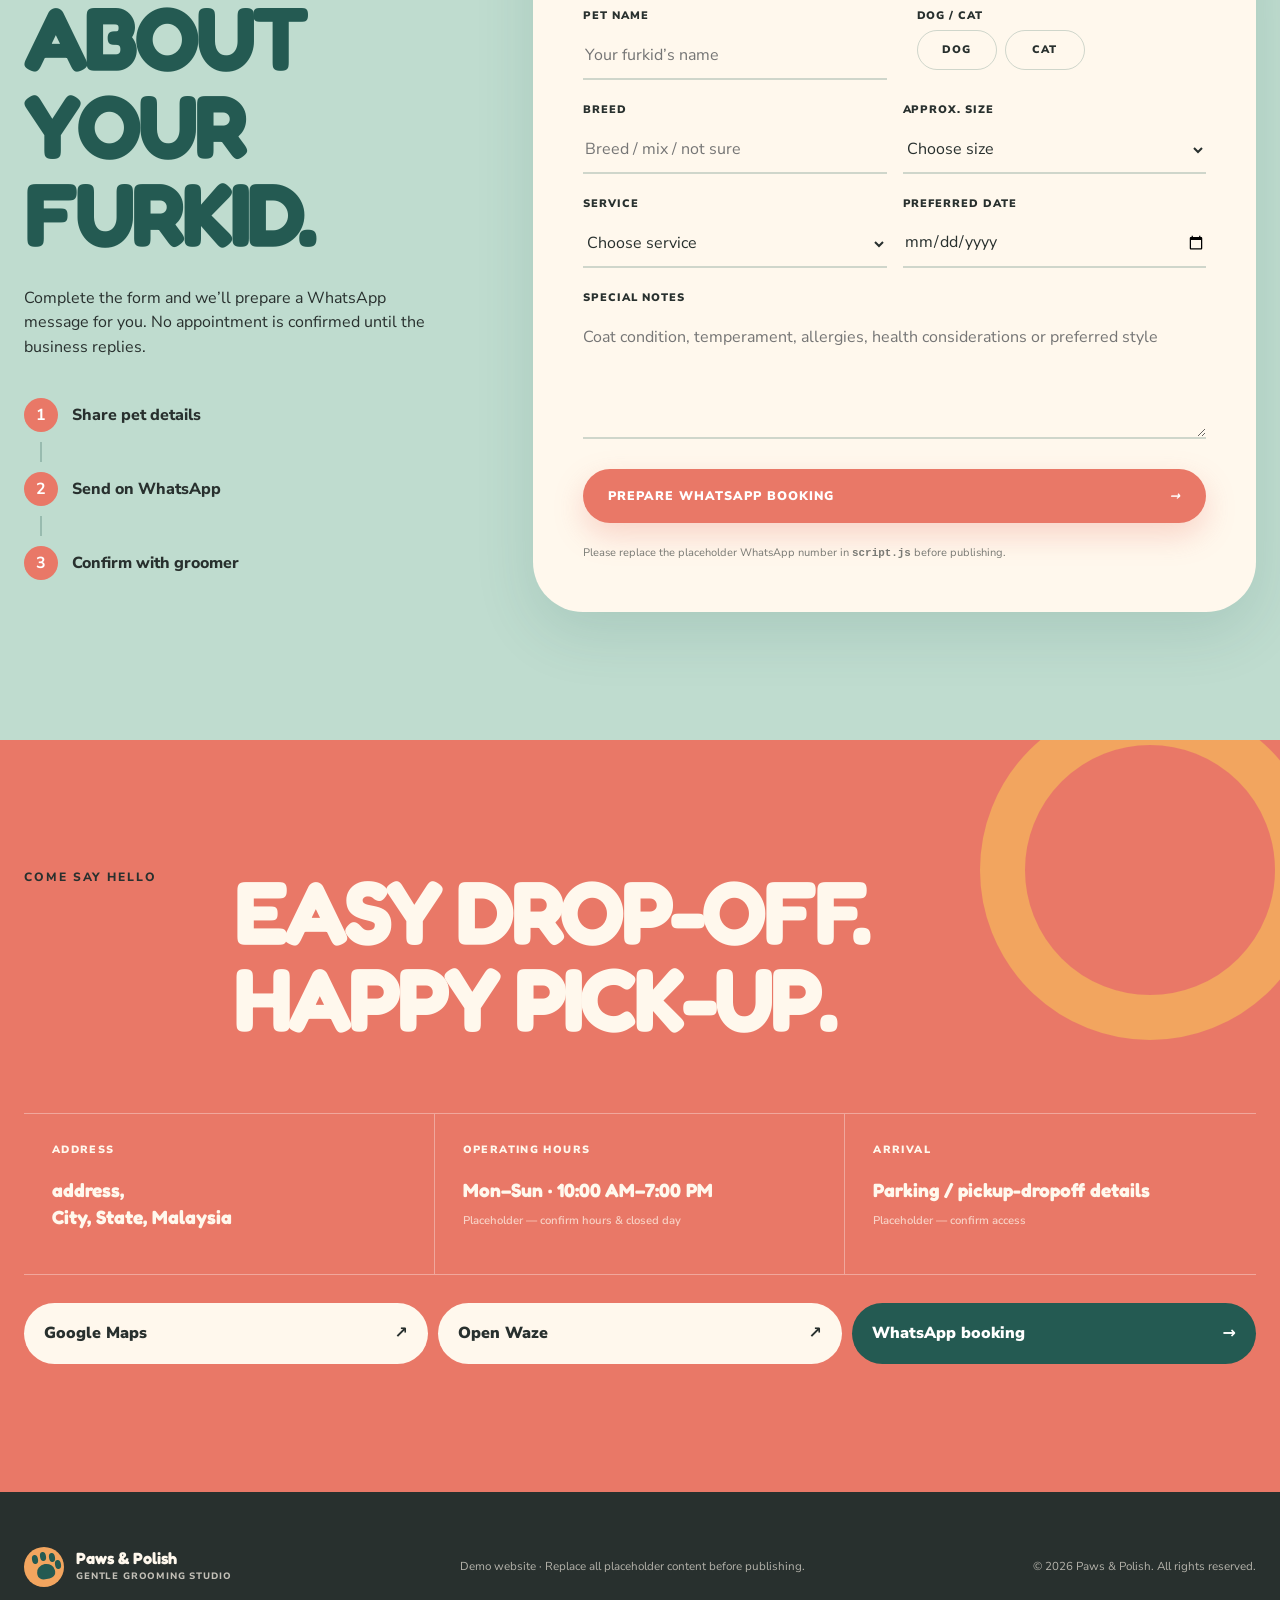
==== commit 59884398: "Update index.html" ====
--- a/index.html
+++ b/index.html
@@ -70,7 +70,7 @@
         <button class="service-bubble bubble-e reveal choose-service" type="button" data-service="Spa Treatment"><span>05</span><strong>Spa<br>Treatment</strong><small>Add-on placeholder</small></button>
         <button class="service-bubble bubble-f reveal choose-service" type="button" data-service="Nail / Ear Care"><span>06</span><strong>Nail / Ear<br>Care</strong><small>Quick care appointment</small></button>
       </div>
-      <button class="hotel-service reveal choose-service" type="button" data-service="Pet Hotel / Boarding"><span><b>Optional service</b><strong>Pet Hotel / Boarding</strong></span><small>Keep this only if the business offers boarding.</small><i aria-hidden="true">→</i></button>
+      <button class="hotel-service reveal choose-service" type="button" data-service="Pet Hotel / Boarding"><span><b>Optional service</b><strong>Pet Hotel / Boarding</strong></span></button>
     </section>
 
     <section class="pricing section" id="pricing" aria-labelledby="pricing-title">
@@ -81,11 +81,11 @@
         <button class="size-row reveal choose-size" type="button" data-size="L — Large"><span class="size-letter">L</span><span class="size-copy"><strong>Large</strong><small>Example: retriever-sized breeds</small></span><span class="price">RM <b>---</b><small>placeholder</small></span><i aria-hidden="true">+</i></button>
         <button class="size-row reveal choose-size" type="button" data-size="XL — Extra Large"><span class="size-letter">XL</span><span class="size-copy"><strong>Extra large</strong><small>Confirm suitability first</small></span><span class="price">RM <b>---</b><small>placeholder</small></span><i aria-hidden="true">+</i></button>
       </div>
-      <div class="surcharges reveal"><strong>Possible add-ons — placeholders</strong><span>Long coat · RM ---</span><span>Severe matting · RM ---</span><span>Special handling · RM ---</span><small>To be confirmed after assessment. Do not publish as final pricing.</small></div>
+      <div class="surcharges reveal"><strong>Possible add-ons — placeholders</strong><span>Long coat · RM ---</span><span>Severe matting · RM ---</span><span>Special handling · RM ---</span></div>
     </section>
 
     <section class="included section" aria-labelledby="included-title">
-      <div class="included-copy reveal"><span class="kicker">Full grooming checklist</span><h2 id="included-title">What’s included?</h2><p>Use this as a confirmation checklist. The business should verify what is included for each service before launch.</p></div>
+      <div class="included-copy reveal"><span class="kicker">Full grooming checklist</span><h2 id="included-title">What’s included?</h2></div>
       <ul class="included-list"><li class="reveal"><span>01</span><strong>Bath</strong><small>Product to confirm</small></li><li class="reveal"><span>02</span><strong>Blow dry</strong><small>Method to confirm</small></li><li class="reveal"><span>03</span><strong>Nail trim</strong><small>Subject to pet comfort</small></li><li class="reveal"><span>04</span><strong>Ear cleaning</strong><small>Routine external care</small></li><li class="reveal"><span>05</span><strong>Paw trimming</strong><small>Neat paw finish</small></li><li class="reveal"><span>06</span><strong>Sanitary trim</strong><small>Confirm when booking</small></li></ul>
     </section>
 
@@ -134,4 +134,3 @@
   <script src="script.js?v=2"></script>
 </body>
 </html>
-
--- a/styles.css
+++ b/styles.css
@@ -1,245 +1,268 @@
-:root {
-  --cream: #FFF8ED;
-  --teal: #245A52;
-  --mint: #BFDCCF;
-  --orange: #F2A55F;
-  --coral: #E97867;
-  --ink: #28302E;
-  --white: #FFFFFF;
-  --font-display: "Fredoka", system-ui, sans-serif;
-  --font-body: "Nunito Sans", system-ui, sans-serif;
-  --max: 1240px;
-  --shadow: 0 20px 60px rgba(36, 90, 82, .14);
-}
-
-* { box-sizing: border-box; }
-html { scroll-behavior: smooth; scroll-padding-top: 92px; }
-body { margin: 0; color: var(--ink); background: var(--cream); font-family: var(--font-body); line-height: 1.55; overflow-x: hidden; }
-body.menu-open { overflow: hidden; }
-img { display: block; max-width: 100%; }
-a { color: inherit; }
-button, input, select, textarea { font: inherit; }
-button { color: inherit; }
-.sr-only { position: absolute; width: 1px; height: 1px; padding: 0; margin: -1px; overflow: hidden; clip: rect(0, 0, 0, 0); white-space: nowrap; border: 0; }
-.skip-link { position: fixed; top: 8px; left: 8px; z-index: 999; padding: 10px 16px; border-radius: 99px; color: var(--white); background: var(--teal); transform: translateY(-150%); }
-.skip-link:focus { transform: translateY(0); }
-.section { position: relative; padding: clamp(84px, 10vw, 150px) max(24px, calc((100vw - var(--max)) / 2)); }
-.kicker, .eyebrow { display: inline-flex; align-items: center; gap: 10px; color: var(--teal); font-size: .75rem; font-weight: 800; letter-spacing: .16em; text-transform: uppercase; }
-h1, h2, h3 { margin: 0; font-family: var(--font-display); line-height: .98; letter-spacing: -.045em; }
-h2 { font-size: clamp(3.2rem, 7vw, 6.6rem); text-transform: uppercase; }
-p { margin: 0; }
-.button { display: inline-flex; min-height: 54px; align-items: center; justify-content: center; gap: 24px; padding: 0 25px; border: 0; border-radius: 999px; text-decoration: none; font-size: .78rem; font-weight: 900; letter-spacing: .08em; text-transform: uppercase; cursor: pointer; transition: transform .2s ease, background .2s ease, color .2s ease, box-shadow .2s ease; }
-.button:hover { transform: translateY(-3px); }
-.button-primary { color: var(--white); background: var(--coral); box-shadow: 0 12px 30px rgba(233, 120, 103, .28); }
-.button-primary:hover { background: #d96656; }
-.button-quiet { border: 1.5px solid rgba(40, 48, 46, .25); background: transparent; }
-.button-quiet:hover { border-color: var(--teal); color: var(--teal); }
-.button-dark { color: var(--white); background: var(--ink); }
-.button-light { color: var(--teal); background: var(--cream); }
-
-/* Header */
-.site-header { position: fixed; top: 14px; left: 50%; z-index: 100; display: flex; width: min(calc(100% - 32px), 1280px); height: 70px; align-items: center; justify-content: space-between; padding: 0 15px 0 22px; border: 1px solid rgba(36, 90, 82, .1); border-radius: 999px; background: rgba(255, 248, 237, .94); box-shadow: 0 10px 40px rgba(36, 90, 82, .08); transform: translateX(-50%); backdrop-filter: blur(14px); }
-.brand { display: inline-flex; align-items: center; gap: 12px; color: var(--teal); text-decoration: none; }
-.brand > span:last-child { display: grid; }
-.brand strong { font-family: var(--font-display); font-size: 1.02rem; line-height: 1.05; }
-.brand small { margin-top: 2px; font-size: .58rem; font-weight: 800; letter-spacing: .09em; text-transform: uppercase; opacity: .72; }
-.paw-mark { position: relative; display: block; width: 40px; height: 40px; border-radius: 50%; background: var(--mint); }
-.paw-mark i, .paw-mark b { position: absolute; display: block; background: var(--teal); transform: rotate(-10deg); }
-.paw-mark i { width: 6px; height: 9px; border-radius: 60%; }
-.paw-mark i:nth-child(1) { top: 8px; left: 8px; }.paw-mark i:nth-child(2) { top: 5px; left: 16px; }.paw-mark i:nth-child(3) { top: 6px; left: 25px; }.paw-mark i:nth-child(4) { top: 13px; left: 31px; }
-.paw-mark b { top: 17px; left: 13px; width: 18px; height: 15px; border-radius: 60% 60% 45% 45%; }
-.site-nav { display: flex; align-items: center; gap: clamp(14px, 2vw, 29px); }
-.site-nav a { text-decoration: none; font-size: .75rem; font-weight: 800; }
-.site-nav a:not(.nav-book) { position: relative; }
-.site-nav a:not(.nav-book)::after { position: absolute; right: 0; bottom: -6px; left: 0; height: 2px; background: var(--coral); content: ""; transform: scaleX(0); transition: transform .2s ease; }
-.site-nav a:hover::after { transform: scaleX(1); }
-.nav-book { padding: 12px 20px; border-radius: 999px; color: var(--white); background: var(--teal); text-transform: uppercase; letter-spacing: .06em; }
-.menu-toggle { display: none; width: 44px; height: 44px; padding: 10px; border: 0; border-radius: 50%; background: var(--teal); cursor: pointer; }
-.menu-toggle > span:not(.sr-only) { display: block; width: 21px; height: 2px; margin: 4px 0; background: var(--white); transition: transform .2s, opacity .2s; }
-
-/* Hero */
-.hero { position: relative; display: grid; min-height: min(940px, 100svh); grid-template-columns: minmax(330px, .85fr) minmax(480px, 1.15fr); align-items: center; gap: 5vw; padding: 120px max(24px, calc((100vw - var(--max)) / 2)) 82px; isolation: isolate; }
-.hero::before { position: absolute; top: -130px; left: -150px; z-index: -1; width: 440px; height: 390px; border: 65px solid var(--mint); border-radius: 46% 54% 61% 39% / 56% 39% 61% 44%; content: ""; opacity: .35; transform: rotate(-18deg); }
-.hero-copy { position: relative; z-index: 3; max-width: 610px; }
-.eyebrow-line { width: 34px; height: 2px; background: var(--coral); }
-.hero h1 { margin: 24px 0; font-size: clamp(4.3rem, 7.4vw, 8.25rem); text-transform: uppercase; }
-.hero h1 em { color: var(--teal); font-style: normal; }
-.hero-copy > p { max-width: 510px; font-size: clamp(1.05rem, 1.5vw, 1.3rem); }
-.hero-actions { display: flex; flex-wrap: wrap; gap: 12px; margin-top: 32px; }
-.trust-badges { display: flex; flex-wrap: wrap; gap: 9px; margin: 32px 0 0; padding: 0; list-style: none; }
-.trust-badges li { display: flex; align-items: center; gap: 7px; padding: 9px 13px; border: 1px solid rgba(36, 90, 82, .15); border-radius: 999px; background: var(--white); font-size: .73rem; font-weight: 800; }
-.trust-badges span { display: grid; width: 18px; height: 18px; place-items: center; border-radius: 50%; color: var(--white); background: var(--teal); font-size: .65rem; }
-.hero-visual { position: relative; min-height: 650px; }
-.hero-photo-wrap { position: absolute; inset: 6% 0 4% 4%; overflow: hidden; border: 8px solid var(--white); border-radius: 52% 48% 43% 57% / 36% 50% 50% 64%; box-shadow: var(--shadow); transform: rotate(1.7deg); }
-.hero-photo-wrap img { width: 100%; height: 100%; object-fit: cover; object-position: 55% center; transform: scale(1.03) rotate(-1.7deg); }
-.shape { position: absolute; display: block; border-radius: 50%; }
-.shape-mint { top: -1%; right: -4%; width: 220px; height: 220px; background: var(--mint); }
-.shape-orange { right: -5%; bottom: 3%; width: 180px; height: 180px; background: var(--orange); }
-.shape-coral { bottom: 7%; left: -1%; width: 94px; height: 94px; background: var(--coral); }
-.hero-sticker { position: absolute; top: 12%; right: -3%; z-index: 2; display: grid; width: 130px; height: 130px; place-content: center; border: 5px solid var(--white); border-radius: 50%; color: var(--white); background: var(--teal); text-align: center; transform: rotate(8deg); }
-.hero-sticker span { font-size: .72rem; font-weight: 800; letter-spacing: .12em; text-transform: uppercase; }
-.hero-sticker strong { font-family: var(--font-display); font-size: 1.1rem; }
-.hero-scroll { position: absolute; bottom: 32px; left: 50%; display: flex; align-items: center; gap: 10px; color: var(--teal); text-decoration: none; font-size: .68rem; font-weight: 900; letter-spacing: .12em; text-transform: uppercase; transform: translateX(-50%); }
-.hero-scroll span { width: 8px; height: 24px; border: 2px solid var(--teal); border-radius: 99px; }
-
-/* Glow-up gallery */
-.glow-up { overflow: hidden; color: var(--cream); background: var(--teal); }
-.glow-up::before { position: absolute; top: -70px; left: -5%; width: 110%; height: 110px; border-radius: 50%; background: var(--cream); content: ""; }
-.glow-up .kicker { color: var(--orange); }
-.section-heading { display: flex; align-items: end; justify-content: space-between; gap: 48px; margin-bottom: 70px; }
-.section-heading p { max-width: 430px; color: rgba(255,248,237,.72); font-size: 1.02rem; }
-.featured-transform { display: grid; grid-template-columns: minmax(340px, .8fr) 1.2fr; align-items: center; gap: clamp(40px, 8vw, 120px); margin-bottom: 110px; }
-.ba-frame { --position: 52%; position: relative; width: min(100%, 520px); aspect-ratio: 3 / 4; overflow: hidden; border: 10px solid var(--cream); border-radius: 44% 56% 51% 49% / 37% 44% 56% 63%; box-shadow: 22px 24px 0 var(--orange); }
-.ba-image { position: absolute; inset: 0; background-image: url("assets/images/transformations/01-coco-toy-poodle.webp"); background-repeat: no-repeat; background-size: 200% 100%; }
-.ba-after { background-position: 100% center; }
-.ba-before { width: var(--position); overflow: hidden; background-position: left center; }
-.ba-divider { position: absolute; top: 0; bottom: 0; left: var(--position); z-index: 3; width: 3px; background: var(--white); transform: translateX(-50%); pointer-events: none; }
-.ba-divider i { position: absolute; top: 50%; left: 50%; display: grid; width: 54px; height: 54px; place-items: center; border: 4px solid var(--white); border-radius: 50%; color: var(--teal); background: var(--orange); font-style: normal; font-weight: 900; transform: translate(-50%, -50%); }
-.ba-range { position: absolute; inset: 0; z-index: 4; width: 100%; height: 100%; margin: 0; cursor: ew-resize; opacity: 0; }
-.ba-label, .photo-label { position: absolute; z-index: 2; padding: 8px 12px; border-radius: 999px; color: var(--ink); background: var(--cream); font-size: .66rem; font-weight: 900; letter-spacing: .1em; text-transform: uppercase; }
-.ba-label-before { bottom: 24px; left: 24px; }.ba-label-after { right: 24px; bottom: 24px; }
-.featured-transform-copy { display: grid; grid-template-columns: auto 1fr; gap: 28px; }
-.pet-number { display: grid; width: 72px; height: 72px; place-items: center; border-radius: 50%; color: var(--teal); background: var(--mint); font-family: var(--font-display); font-size: 1.5rem; }
-.transformation-tag { color: var(--orange); font-size: .7rem; font-weight: 900; letter-spacing: .16em; text-transform: uppercase; }
-.featured-transform-copy h3 { display: flex; align-items: center; gap: 18px; margin: 18px 0 32px; font-size: clamp(3.2rem, 6vw, 6rem); }
-.featured-transform-copy h3 small { font-family: var(--font-body); font-size: .68rem; font-weight: 800; letter-spacing: .07em; text-transform: uppercase; opacity: .6; }
-.featured-transform-copy dl { margin: 0 0 28px; border-top: 1px solid rgba(255,255,255,.2); }
-.featured-transform-copy dl div { display: grid; grid-template-columns: 110px 1fr; padding: 14px 0; border-bottom: 1px solid rgba(255,255,255,.2); }
-.featured-transform-copy dt { color: var(--mint); font-size: .68rem; font-weight: 900; letter-spacing: .1em; text-transform: uppercase; }
-.featured-transform-copy dd { margin: 0; }
-.featured-transform-copy p { max-width: 520px; color: rgba(255,248,237,.72); }
-.text-link { display: inline-flex; gap: 28px; margin-top: 24px; padding: 0 0 6px; border: 0; border-bottom: 2px solid var(--orange); color: var(--cream); background: transparent; font-weight: 900; cursor: pointer; }
-.transformation-grid { display: grid; grid-template-columns: repeat(2, 1fr); gap: 74px 28px; }
-.transform-card { min-width: 0; }
-.transform-wide { grid-column: span 2; width: 82%; }
-.transform-card:nth-child(2) { margin-top: 90px; }.transform-card:nth-child(3) { align-self: start; }.transform-card:nth-child(4) { margin-top: -30px; }
-.transform-photo { position: relative; overflow: hidden; border-radius: 34px 80px 34px 34px; background: var(--mint); }
-.transform-wide .transform-photo { border-radius: 36px 120px 36px 36px; }
-.transform-photo img { width: 100%; aspect-ratio: 3 / 2; object-fit: cover; transition: transform .55s ease; }
-.transform-card:hover img { transform: scale(1.025); }
-.photo-label { bottom: 16px; }.photo-label.before { left: 16px; }.photo-label.after { right: 16px; }
-.transform-meta { display: grid; grid-template-columns: auto 1fr auto; align-items: start; gap: 16px; padding: 20px 4px; border-bottom: 1px solid rgba(255,255,255,.22); }
-.transform-meta > span { color: var(--orange); font-family: var(--font-display); font-size: 1.4rem; }
-.transform-meta h3 { font-size: 1.5rem; letter-spacing: -.02em; }.transform-meta h3 small { display: block; margin-top: 6px; font-family: var(--font-body); font-size: .62rem; letter-spacing: .08em; text-transform: uppercase; opacity: .6; }
-.transform-meta p { padding-top: 4px; color: var(--mint); font-size: .75rem; font-weight: 800; text-transform: uppercase; }
-.gallery-note { margin-top: 60px; color: rgba(255,248,237,.55); font-size: .75rem; text-align: right; }
-
-/* Services */
-.services { display: grid; grid-template-columns: .7fr 1.3fr; gap: 80px; background: var(--cream); }
-.services::after { position: absolute; right: -100px; bottom: -80px; width: 330px; height: 270px; border: 55px solid var(--mint); border-radius: 50%; content: ""; opacity: .45; }
-.services-intro { position: sticky; top: 130px; align-self: start; }
-.services-intro h2 { margin: 18px 0 28px; color: var(--teal); font-size: clamp(3.6rem, 6vw, 6rem); }
-.services-intro p { max-width: 430px; margin-bottom: 30px; }
-.service-bubbles { display: grid; grid-template-columns: repeat(2, minmax(220px, 1fr)); gap: 18px; align-items: start; }
-.service-bubble { position: relative; display: flex; min-height: 270px; flex-direction: column; align-items: flex-start; justify-content: space-between; padding: 30px; border: 0; text-align: left; cursor: pointer; transition: transform .25s ease, border-radius .3s ease; }
-.service-bubble:hover { z-index: 2; transform: translateY(-8px) rotate(-1deg); }
-.service-bubble > span { font-size: .7rem; font-weight: 900; letter-spacing: .1em; }
-.service-bubble strong { font-family: var(--font-display); font-size: clamp(2.1rem, 3.4vw, 3.2rem); line-height: .95; text-transform: uppercase; }
-.service-bubble small { font-weight: 700; }
-.bubble-a { border-radius: 42% 58% 30% 70% / 49% 34% 66% 51%; color: var(--white); background: var(--teal); }
-.bubble-b { margin-top: 70px; border-radius: 64% 36% 52% 48% / 35% 56% 44% 65%; background: var(--orange); }
-.bubble-c { border-radius: 31% 69% 48% 52% / 55% 41% 59% 45%; background: var(--mint); }
-.bubble-d { margin-top: 55px; border-radius: 55% 45% 30% 70% / 55% 34% 66% 45%; color: var(--white); background: var(--coral); }
-.bubble-e { border-radius: 68% 32% 56% 44% / 37% 61% 39% 63%; background: var(--orange); }
-.bubble-f { margin-top: 45px; border-radius: 35% 65% 38% 62% / 64% 44% 56% 36%; color: var(--white); background: var(--teal); }
-.hotel-service { grid-column: 1 / -1; position: relative; z-index: 1; display: grid; grid-template-columns: 1fr 1fr auto; align-items: center; gap: 28px; width: 100%; margin-top: 54px; padding: 26px 32px; border: 2px dashed var(--teal); border-radius: 28px 80px 28px 28px; background: var(--mint); text-align: left; cursor: pointer; }
-.hotel-service span { display: grid; }.hotel-service b { color: var(--teal); font-size: .65rem; letter-spacing: .1em; text-transform: uppercase; }.hotel-service strong { font-family: var(--font-display); font-size: 1.8rem; }.hotel-service i { font-size: 2rem; font-style: normal; }
-
-/* Pricing */
-.pricing { color: var(--cream); background: var(--ink); }
-.pricing-head { display: grid; grid-template-columns: 1.2fr .8fr; align-items: end; gap: 60px; margin-bottom: 70px; }
-.pricing-head .kicker { grid-column: 1 / -1; color: var(--orange); }.pricing-head h2 { color: var(--cream); }.pricing-head p { max-width: 460px; color: rgba(255,248,237,.65); }
-.size-guide { border-top: 1px solid rgba(255,255,255,.2); }
-.size-row { display: grid; width: 100%; grid-template-columns: 110px 1fr 170px 50px; align-items: center; gap: 22px; padding: 25px 8px; border: 0; border-bottom: 1px solid rgba(255,255,255,.2); color: var(--cream); background: transparent; text-align: left; cursor: pointer; transition: padding .2s ease, color .2s ease, background .2s ease; }
-.size-row:hover { padding-right: 22px; padding-left: 22px; color: var(--ink); background: var(--mint); }
-.size-letter { font-family: var(--font-display); font-size: clamp(3rem, 5vw, 5rem); line-height: .8; }.size-copy { display: grid; }.size-copy strong { font-family: var(--font-display); font-size: 1.6rem; }.size-copy small { color: currentColor; opacity: .65; }.price { display: flex; align-items: baseline; gap: 8px; font-weight: 800; }.price b { color: var(--orange); font-family: var(--font-display); font-size: 2.5rem; }.price small { font-size: .6rem; text-transform: uppercase; }.size-row:hover .price b { color: var(--coral); }.size-row i { font-size: 2.1rem; font-style: normal; text-align: center; }
-.surcharges { display: flex; flex-wrap: wrap; align-items: center; gap: 11px; margin-top: 34px; }.surcharges strong { width: 100%; margin-bottom: 6px; color: var(--orange); font-size: .72rem; letter-spacing: .1em; text-transform: uppercase; }.surcharges span { padding: 10px 15px; border: 1px solid rgba(255,255,255,.2); border-radius: 99px; font-size: .8rem; }.surcharges small { width: 100%; margin-top: 6px; color: rgba(255,255,255,.5); }
-
-/* Included */
-.included { display: grid; grid-template-columns: .75fr 1.25fr; gap: 80px; overflow: hidden; background: var(--orange); }
-.included::before { position: absolute; top: -100px; right: -60px; width: 340px; height: 260px; border-radius: 50%; background: var(--coral); content: ""; opacity: .55; }
-.included-copy { position: relative; z-index: 1; align-self: center; }.included-copy h2 { margin: 18px 0 25px; font-size: clamp(3.6rem, 6vw, 6rem); }.included-copy p { max-width: 430px; }
-.included-list { position: relative; z-index: 1; display: grid; grid-template-columns: repeat(2, 1fr); gap: 12px; margin: 0; padding: 0; list-style: none; }
-.included-list li { display: grid; min-height: 150px; grid-template-columns: 46px 1fr; align-content: center; padding: 22px; border-radius: 30px; background: var(--cream); }.included-list li:nth-child(3n+2) { background: var(--mint); }.included-list li:nth-child(3n+3) { color: var(--white); background: var(--teal); }.included-list span { grid-row: span 2; color: var(--coral); font-family: var(--font-display); font-size: 1.25rem; }.included-list strong { font-family: var(--font-display); font-size: 1.45rem; }.included-list small { opacity: .66; }
-
-/* Trust */
-.trust { display: grid; grid-template-columns: .82fr 1.18fr; gap: clamp(50px, 9vw, 130px); background: var(--cream); }
-.trust-copy h2 { margin: 18px 0 35px; color: var(--teal); }.trust-copy blockquote { margin: 0 0 24px; padding-left: 24px; border-left: 5px solid var(--coral); font-family: var(--font-display); font-size: clamp(1.25rem, 2vw, 1.7rem); line-height: 1.3; }.placeholder-line { font-size: .78rem; opacity: .65; }
-.groomer-profiles { display: grid; gap: 18px; }
-.groomer { display: grid; grid-template-columns: 150px 1fr; align-items: center; gap: 25px; padding: 15px; border: 1px solid rgba(36,90,82,.14); border-radius: 90px 28px 28px 90px; background: var(--white); }
-.groomer-photo { display: grid; aspect-ratio: 1; place-items: center; border-radius: 50%; background: var(--mint); text-align: center; font-size: .64rem; font-weight: 900; letter-spacing: .12em; text-transform: uppercase; }.groomer-photo::before { display: block; width: 48px; height: 48px; margin: 0 auto 5px; border: 3px solid var(--teal); border-radius: 50% 50% 45% 45%; content: ""; }.groomer-photo-alt { background: var(--orange); }.groomer > div:last-child > span { color: var(--coral); font-size: .65rem; font-weight: 900; letter-spacing: .1em; text-transform: uppercase; }.groomer h3 { margin: 5px 0; font-size: 2rem; }.groomer p { font-size: .85rem; opacity: .7; }
-.trust-facts { display: grid; grid-template-columns: repeat(3, 1fr); gap: 10px; margin-top: 15px; }.trust-facts div { min-height: 120px; padding: 20px; border-radius: 22px; background: var(--mint); }.trust-facts div:nth-child(2) { background: var(--orange); }.trust-facts div:nth-child(3) { color: var(--white); background: var(--teal); }.trust-facts span { display: block; margin-bottom: 15px; font-size: .62rem; font-weight: 900; letter-spacing: .1em; text-transform: uppercase; opacity: .7; }.trust-facts strong { font-family: var(--font-display); line-height: 1.15; }
-
-/* Hotel */
-.pet-hotel { display: grid; grid-template-columns: 1fr 1fr; gap: 0; padding-top: 0; padding-right: 0; padding-bottom: 0; padding-left: 0; color: var(--cream); background: var(--teal); }
-.hotel-image { position: relative; min-height: 780px; overflow: hidden; border-radius: 0 130px 130px 0; }.hotel-image img { width: 100%; height: 100%; object-fit: cover; }.hotel-image > span { position: absolute; bottom: 22px; left: 22px; padding: 8px 13px; border-radius: 99px; color: var(--ink); background: var(--cream); font-size: .62rem; font-weight: 900; letter-spacing: .1em; text-transform: uppercase; }
-.hotel-content { align-self: center; padding: 80px max(30px, calc((100vw - var(--max)) / 2)) 80px clamp(44px, 7vw, 100px); }.optional-label { display: inline-block; margin-bottom: 25px; padding: 8px 12px; border: 1px dashed var(--orange); border-radius: 99px; color: var(--orange); font-size: .62rem; font-weight: 900; letter-spacing: .1em; text-transform: uppercase; }.hotel-content .kicker { color: var(--mint); }.hotel-content h2 { margin: 18px 0 25px; font-size: clamp(3.6rem, 6vw, 6rem); }.hotel-content > p { color: rgba(255,248,237,.72); }
-.room-options { margin: 35px 0; border-top: 1px solid rgba(255,255,255,.2); }.room-options article { display: grid; grid-template-columns: 50px 1fr; gap: 15px; padding: 16px 0; border-bottom: 1px solid rgba(255,255,255,.2); }.room-options article > span { color: var(--orange); font-family: var(--font-display); }.room-options h3 { margin-bottom: 5px; font-size: 1.3rem; letter-spacing: -.02em; }.room-options p { font-size: .8rem; opacity: .65; }
-.hotel-features { display: flex; flex-wrap: wrap; gap: 8px; margin: 0 0 30px; padding: 0; list-style: none; }.hotel-features li { padding: 9px 12px; border-radius: 99px; color: var(--ink); background: var(--mint); font-size: .72rem; }.hotel-features b { color: var(--teal); text-transform: uppercase; }
-
-/* Booking */
-.booking { display: grid; grid-template-columns: .72fr 1.28fr; gap: clamp(55px, 8vw, 120px); background: var(--mint); }
-.booking-copy { position: sticky; top: 130px; align-self: start; }.booking-copy h2 { margin: 18px 0 28px; color: var(--teal); }.booking-copy > p { max-width: 440px; }
-.booking-steps { display: grid; gap: 10px; margin-top: 38px; }.booking-steps span { display: flex; align-items: center; gap: 14px; font-weight: 800; }.booking-steps b { display: grid; width: 34px; height: 34px; place-items: center; border-radius: 50%; color: var(--white); background: var(--coral); }.booking-steps i { width: 2px; height: 20px; margin-left: 16px; background: var(--teal); opacity: .25; }
-.booking-form { display: grid; grid-template-columns: repeat(2, 1fr); gap: 22px 16px; padding: clamp(26px, 4vw, 50px); border-radius: 50px 100px 50px 50px; background: var(--cream); box-shadow: var(--shadow); }
-.field { display: grid; gap: 7px; }.field-full { grid-column: 1 / -1; }.field label, .field legend { padding: 0; font-size: .68rem; font-weight: 900; letter-spacing: .09em; text-transform: uppercase; }.field input, .field select, .field textarea { width: 100%; border: 0; border-bottom: 2px solid rgba(36,90,82,.22); border-radius: 0; outline: none; color: var(--ink); background: transparent; transition: border .2s; }.field input, .field select { height: 48px; }.field textarea { padding: 12px 0; resize: vertical; }.field input:focus, .field select:focus, .field textarea:focus { border-color: var(--coral); }
-.pet-type { display: flex; flex-wrap: wrap; gap: 8px; border: 0; }.pet-type legend { width: 100%; }.pet-type label { cursor: pointer; }.pet-type input { position: absolute; width: 1px; height: 1px; opacity: 0; }.pet-type span { display: grid; min-width: 80px; height: 40px; place-items: center; border: 1.5px solid rgba(36,90,82,.22); border-radius: 99px; }.pet-type input:checked + span { color: var(--white); background: var(--teal); }.submit-booking { grid-column: 1 / -1; justify-content: space-between; margin-top: 8px; }.form-note { grid-column: 1 / -1; font-size: .68rem; opacity: .62; }.form-note code { font-weight: 800; }
-
-/* Visit/footer */
-.visit { overflow: hidden; color: var(--cream); background: var(--coral); }.visit::after { position: absolute; top: -40px; right: -40px; width: 250px; height: 250px; border: 45px solid var(--orange); border-radius: 50%; content: ""; }.visit .kicker { color: var(--ink); }.visit-head { position: relative; z-index: 1; display: grid; grid-template-columns: .3fr 1.7fr; align-items: start; gap: 30px; margin-bottom: 70px; }.visit-head h2 { font-size: clamp(3.5rem, 7vw, 7rem); }.visit-details { position: relative; z-index: 1; display: grid; grid-template-columns: repeat(3, 1fr); border-top: 1px solid rgba(255,255,255,.35); border-bottom: 1px solid rgba(255,255,255,.35); }.visit-details div { min-height: 160px; padding: 28px; border-right: 1px solid rgba(255,255,255,.35); }.visit-details div:last-child { border: 0; }.visit-details span { display: block; margin-bottom: 20px; font-size: .66rem; font-weight: 900; letter-spacing: .13em; text-transform: uppercase; }.visit-details strong { font-family: var(--font-display); font-size: 1.2rem; line-height: 1.3; }.visit-details small { font-family: var(--font-body); font-size: .7rem; font-weight: 600; opacity: .7; }
-.map-actions { position: relative; z-index: 1; display: flex; flex-wrap: wrap; gap: 10px; margin-top: 28px; }.map-actions a { display: flex; flex: 1; justify-content: space-between; min-width: 190px; padding: 18px 20px; border-radius: 99px; color: var(--ink); background: var(--cream); text-decoration: none; font-weight: 900; }.map-actions a:last-child { color: var(--white); background: var(--teal); }
-.site-footer { display: flex; min-height: 150px; align-items: center; justify-content: space-between; gap: 25px; padding: 36px max(24px, calc((100vw - var(--max)) / 2)); color: var(--cream); background: var(--ink); font-size: .72rem; }.footer-brand { color: var(--cream); }.footer-brand .paw-mark { background: var(--orange); }.site-footer p { opacity: .65; }
-
-/* Floating UI and motion */
-.whatsapp-float { position: fixed; right: 22px; bottom: 22px; z-index: 80; display: flex; align-items: center; gap: 10px; padding: 8px 18px 8px 8px; border: 0; border-radius: 999px; color: var(--white); background: var(--teal); box-shadow: 0 12px 35px rgba(36,90,82,.3); cursor: pointer; }.whatsapp-float span, .mobile-booking span { display: grid; width: 38px; height: 38px; place-items: center; border-radius: 50%; color: var(--teal); background: var(--mint); font-size: .68rem; font-weight: 900; }.whatsapp-float b { font-size: .72rem; }.mobile-booking { display: none; }.toast { position: fixed; right: 24px; bottom: 90px; z-index: 200; max-width: 340px; padding: 14px 18px; border-radius: 18px; color: var(--white); background: var(--ink); box-shadow: var(--shadow); font-size: .8rem; opacity: 0; transform: translateY(12px); pointer-events: none; transition: opacity .2s, transform .2s; }.toast.show { opacity: 1; transform: translateY(0); }.noscript { position: fixed; right: 10px; bottom: 10px; left: 10px; z-index: 500; padding: 14px; border-radius: 14px; color: var(--white); background: var(--ink); text-align: center; }
-.reveal { opacity: 0; transform: translateY(26px); transition: opacity .65s ease, transform .65s ease; }.reveal.visible { opacity: 1; transform: none; }
-
-@media (max-width: 1050px) {
-  .site-nav { gap: 15px; }.site-nav a { font-size: .68rem; }
-  .hero { grid-template-columns: .85fr 1.15fr; }.hero-visual { min-height: 580px; }
-  .services, .included, .trust, .booking { gap: 48px; }
-  .hotel-content { padding: 70px 40px; }
-}
-
-@media (max-width: 820px) {
-  html { scroll-padding-top: 82px; }
-  .site-header { top: 9px; height: 62px; }
-  .menu-toggle { display: block; }
-  .menu-toggle[aria-expanded="true"] > span:nth-child(1) { transform: translateY(6px) rotate(45deg); }.menu-toggle[aria-expanded="true"] > span:nth-child(2) { opacity: 0; }.menu-toggle[aria-expanded="true"] > span:nth-child(3) { transform: translateY(-6px) rotate(-45deg); }
-  .site-nav { position: fixed; top: 0; right: -110%; z-index: -1; display: flex; width: min(88vw, 390px); height: 100svh; flex-direction: column; align-items: stretch; justify-content: center; gap: 6px; padding: 100px 28px 40px; border-radius: 45px 0 0 45px; color: var(--cream); background: var(--teal); transition: right .3s ease; }.site-nav.open { right: -16px; }.site-nav a { padding: 13px 10px; font-family: var(--font-display); font-size: 1.6rem; }.nav-book { margin-top: 14px; color: var(--teal); background: var(--orange); text-align: center; }
-  .hero { grid-template-columns: 1fr; padding-top: 125px; }.hero-copy { max-width: 680px; }.hero h1 { font-size: clamp(4rem, 13vw, 7rem); }.hero-visual { min-height: 630px; }.hero-photo-wrap { inset: 3% 4% 4% 3%; }.hero-scroll { display: none; }
-  .section-heading { align-items: start; flex-direction: column; }
-  .featured-transform { grid-template-columns: minmax(280px, 420px) 1fr; gap: 55px; }.pet-number { width: 58px; height: 58px; }.featured-transform-copy { gap: 17px; }
-  .services, .included, .trust, .booking { grid-template-columns: 1fr; }.services-intro, .booking-copy { position: static; }.service-bubbles { max-width: 720px; }
-  .pricing-head { grid-template-columns: 1fr; }.pricing-head .kicker { grid-column: auto; }.size-row { grid-template-columns: 86px 1fr 130px 34px; }
-  .pet-hotel { grid-template-columns: 1fr; }.hotel-image { min-height: 550px; border-radius: 0 0 100px 100px; }.hotel-content { padding: 75px max(24px, calc((100vw - 700px)/2)); }
-  .visit-head { grid-template-columns: 1fr; }.visit-details { grid-template-columns: 1fr; }.visit-details div { min-height: 0; border-right: 0; border-bottom: 1px solid rgba(255,255,255,.35); }
-  .site-footer { flex-wrap: wrap; }.site-footer p { width: 45%; }
-}
-
-@media (max-width: 620px) {
-  body { padding-bottom: 66px; }
-  .section { padding: 85px 20px; }
-  .site-header { width: calc(100% - 18px); padding-left: 14px; }.brand small { display: none; }.brand strong { font-size: .9rem; }.paw-mark { width: 36px; height: 36px; transform: scale(.9); }
-  .hero { min-height: auto; gap: 30px; padding: 112px 20px 80px; }.hero::before { width: 270px; height: 230px; border-width: 40px; }.hero h1 { margin: 18px 0; font-size: clamp(3.55rem, 18vw, 5.4rem); }.hero-copy > p { font-size: 1rem; }.hero-actions { display: grid; grid-template-columns: 1fr 1fr; }.button { min-height: 50px; padding: 0 17px; gap: 10px; font-size: .68rem; }.trust-badges { gap: 6px; margin-top: 25px; }.trust-badges li { padding: 7px 9px; font-size: .64rem; }
-  .hero-visual { min-height: 440px; }.hero-photo-wrap { border-width: 6px; }.shape-mint { width: 130px; height: 130px; }.shape-orange { width: 110px; height: 110px; }.shape-coral { width: 65px; height: 65px; }.hero-sticker { top: 6%; right: 1%; width: 94px; height: 94px; border-width: 4px; }.hero-sticker strong { font-size: .85rem; }
-  .glow-up::before { top: -45px; height: 70px; }.section-heading { gap: 22px; margin-bottom: 45px; }.section-heading h2, h2 { font-size: clamp(3rem, 15vw, 4.4rem); }.section-heading p { font-size: .9rem; }
-  .featured-transform { grid-template-columns: 1fr; gap: 50px; margin-bottom: 75px; }.ba-frame { width: 88%; margin: auto; border-width: 7px; box-shadow: 14px 16px 0 var(--orange); }.featured-transform-copy { grid-template-columns: 48px 1fr; }.pet-number { width: 45px; height: 45px; font-size: 1rem; }.featured-transform-copy h3 { display: grid; gap: 8px; margin: 12px 0 22px; font-size: 3.3rem; }.featured-transform-copy dl div { grid-template-columns: 82px 1fr; font-size: .8rem; }
-  .transformation-grid { display: flex; width: calc(100% + 20px); gap: 14px; overflow-x: auto; scroll-snap-type: x mandatory; scrollbar-width: none; }.transformation-grid::-webkit-scrollbar { display: none; }.transform-card, .transform-wide { flex: 0 0 88%; width: auto; margin: 0 !important; grid-column: auto; scroll-snap-align: start; }.transform-photo, .transform-wide .transform-photo { border-radius: 26px 60px 26px 26px; }.transform-meta { grid-template-columns: auto 1fr; }.transform-meta p { grid-column: 2; }.gallery-note { margin-top: 30px; text-align: left; }
-  .services { gap: 45px; }.services-intro h2 { font-size: 3.6rem; }.service-bubbles { display: flex; width: calc(100% + 20px); gap: 12px; overflow-x: auto; scroll-snap-type: x mandatory; scrollbar-width: none; }.service-bubbles::-webkit-scrollbar { display: none; }.service-bubble { flex: 0 0 74%; min-height: 250px; margin: 0; scroll-snap-align: center; }.hotel-service { grid-template-columns: 1fr auto; margin-top: 30px; padding: 20px; border-radius: 24px 55px 24px 24px; }.hotel-service > small { grid-column: 1 / -1; grid-row: 2; }.hotel-service i { grid-row: 1; grid-column: 2; }
-  .pricing-head { gap: 25px; margin-bottom: 40px; }.size-row { grid-template-columns: 60px 1fr auto; gap: 10px; padding: 22px 5px; }.size-row i { display: none; }.size-letter { font-size: 2.7rem; }.size-copy strong { font-size: 1.25rem; }.size-copy small { max-width: 130px; font-size: .68rem; }.price { display: grid; gap: 0; text-align: right; }.price b { font-size: 1.8rem; }
-  .included-list { display: flex; width: calc(100% + 20px); gap: 10px; overflow-x: auto; scroll-snap-type: x mandatory; scrollbar-width: none; }.included-list::-webkit-scrollbar { display: none; }.included-list li { flex: 0 0 76%; min-height: 145px; scroll-snap-align: center; }
-  .groomer { grid-template-columns: 96px 1fr; gap: 15px; border-radius: 60px 24px 24px 60px; }.groomer h3 { font-size: 1.6rem; }.trust-facts { display: flex; overflow-x: auto; scroll-snap-type: x mandatory; }.trust-facts div { flex: 0 0 70%; scroll-snap-align: center; }
-  .hotel-image { min-height: 390px; border-radius: 0 0 65px 65px; }.hotel-content { padding: 70px 20px; }.hotel-content h2 { font-size: 3.8rem; }
-  .booking-form { grid-template-columns: 1fr; padding: 27px 20px; border-radius: 34px 64px 34px 34px; }.field-full, .submit-booking, .form-note { grid-column: auto; }.booking-steps { font-size: .85rem; }
-  .visit-head { margin-bottom: 40px; }.visit-details div { padding: 24px 0; }.map-actions { display: grid; }.map-actions a { min-width: 0; }
-  .site-footer { display: grid; padding: 35px 20px; }.site-footer p { width: auto; }
-  .whatsapp-float { display: none; }.mobile-booking { position: fixed; right: 9px; bottom: 8px; left: 9px; z-index: 150; display: flex; height: 54px; align-items: center; justify-content: center; gap: 10px; border: 0; border-radius: 99px; color: var(--white); background: var(--teal); box-shadow: 0 10px 35px rgba(36,90,82,.35); font-size: .75rem; font-weight: 900; letter-spacing: .08em; text-transform: uppercase; }.mobile-booking span { width: 34px; height: 34px; }.toast { right: 14px; bottom: 72px; left: 14px; max-width: none; }
-}
-
-@media (prefers-reduced-motion: reduce) {
-  html { scroll-behavior: auto; }
-  *, *::before, *::after { scroll-behavior: auto !important; transition-duration: .01ms !important; animation-duration: .01ms !important; animation-iteration-count: 1 !important; }
-  .reveal { opacity: 1; transform: none; }
-}
-
+:root {
+  --cream: #FFF8ED;
+  --teal: #245A52;
+  --mint: #BFDCCF;
+  --orange: #F2A55F;
+  --coral: #E97867;
+  --ink: #28302E;
+  --white: #FFFFFF;
+  --font-display: "Fredoka", system-ui, sans-serif;
+  --font-body: "Nunito Sans", system-ui, sans-serif;
+  --max: 1240px;
+  --shadow: 0 20px 60px rgba(36, 90, 82, .14);
+}
+
+* { box-sizing: border-box; }
+html { scroll-behavior: smooth; scroll-padding-top: 92px; }
+body { margin: 0; color: var(--ink); background: var(--cream); font-family: var(--font-body); line-height: 1.55; overflow-x: hidden; }
+body.menu-open { overflow: hidden; }
+img { display: block; max-width: 100%; }
+a { color: inherit; }
+button, input, select, textarea { font: inherit; }
+button { color: inherit; }
+.sr-only { position: absolute; width: 1px; height: 1px; padding: 0; margin: -1px; overflow: hidden; clip: rect(0, 0, 0, 0); white-space: nowrap; border: 0; }
+.skip-link { position: fixed; top: 8px; left: 8px; z-index: 999; padding: 10px 16px; border-radius: 99px; color: var(--white); background: var(--teal); transform: translateY(-150%); }
+.skip-link:focus { transform: translateY(0); }
+.section { position: relative; padding: clamp(84px, 10vw, 150px) max(24px, calc((100vw - var(--max)) / 2)); }
+.kicker, .eyebrow { display: inline-flex; align-items: center; gap: 10px; color: var(--teal); font-size: .75rem; font-weight: 800; letter-spacing: .16em; text-transform: uppercase; }
+h1, h2, h3 { margin: 0; font-family: var(--font-display); line-height: .98; letter-spacing: -.045em; }
+h2 { font-size: clamp(3.2rem, 7vw, 6.6rem); text-transform: uppercase; }
+p { margin: 0; }
+.button { display: inline-flex; min-height: 54px; align-items: center; justify-content: center; gap: 24px; padding: 0 25px; border: 0; border-radius: 999px; text-decoration: none; font-size: .78rem; font-weight: 900; letter-spacing: .08em; text-transform: uppercase; cursor: pointer; transition: transform .2s ease, background .2s ease, color .2s ease, box-shadow .2s ease; }
+.button:hover { transform: translateY(-3px); }
+.button-primary { color: var(--white); background: var(--coral); box-shadow: 0 12px 30px rgba(233, 120, 103, .28); }
+.button-primary:hover { background: #d96656; }
+.button-quiet { border: 1.5px solid rgba(40, 48, 46, .25); background: transparent; }
+.button-quiet:hover { border-color: var(--teal); color: var(--teal); }
+.button-dark { color: var(--white); background: var(--ink); }
+.button-light { color: var(--teal); background: var(--cream); }
+
+/* Header */
+.site-header { position: fixed; top: 14px; left: 50%; z-index: 100; display: flex; width: min(calc(100% - 32px), 1280px); height: 70px; align-items: center; justify-content: space-between; padding: 0 15px 0 22px; border: 1px solid rgba(36, 90, 82, .1); border-radius: 999px; background: rgba(255, 248, 237, .94); box-shadow: 0 10px 40px rgba(36, 90, 82, .08); transform: translateX(-50%); backdrop-filter: blur(14px); }
+.brand { display: inline-flex; align-items: center; gap: 12px; color: var(--teal); text-decoration: none; }
+.brand > span:last-child { display: grid; }
+.brand strong { font-family: var(--font-display); font-size: 1.02rem; line-height: 1.05; }
+.brand small { margin-top: 2px; font-size: .58rem; font-weight: 800; letter-spacing: .09em; text-transform: uppercase; opacity: .72; }
+.paw-mark { position: relative; display: block; width: 40px; height: 40px; border-radius: 50%; background: var(--mint); }
+.paw-mark i, .paw-mark b { position: absolute; display: block; background: var(--teal); transform: rotate(-10deg); }
+.paw-mark i { width: 6px; height: 9px; border-radius: 60%; }
+.paw-mark i:nth-child(1) { top: 8px; left: 8px; }.paw-mark i:nth-child(2) { top: 5px; left: 16px; }.paw-mark i:nth-child(3) { top: 6px; left: 25px; }.paw-mark i:nth-child(4) { top: 13px; left: 31px; }
+.paw-mark b { top: 17px; left: 13px; width: 18px; height: 15px; border-radius: 60% 60% 45% 45%; }
+.site-nav { display: flex; align-items: center; gap: clamp(14px, 2vw, 29px); }
+.site-nav a { text-decoration: none; font-size: .75rem; font-weight: 800; }
+.site-nav a:not(.nav-book) { position: relative; }
+.site-nav a:not(.nav-book)::after { position: absolute; right: 0; bottom: -6px; left: 0; height: 2px; background: var(--coral); content: ""; transform: scaleX(0); transition: transform .2s ease; }
+.site-nav a:hover::after { transform: scaleX(1); }
+.nav-book { padding: 12px 20px; border-radius: 999px; color: var(--white); background: var(--teal); text-transform: uppercase; letter-spacing: .06em; }
+.menu-toggle { display: none; width: 44px; height: 44px; padding: 10px; border: 0; border-radius: 50%; background: var(--teal); cursor: pointer; }
+.menu-toggle > span:not(.sr-only) { display: block; width: 21px; height: 2px; margin: 4px 0; background: var(--white); transition: transform .2s, opacity .2s; }
+
+/* Hero */
+.hero { position: relative; display: grid; min-height: min(940px, 100svh); grid-template-columns: minmax(330px, .85fr) minmax(480px, 1.15fr); align-items: center; gap: 5vw; padding: 120px max(24px, calc((100vw - var(--max)) / 2)) 82px; isolation: isolate; }
+.hero::before { position: absolute; top: -130px; left: -150px; z-index: -1; width: 440px; height: 390px; border: 65px solid var(--mint); border-radius: 46% 54% 61% 39% / 56% 39% 61% 44%; content: ""; opacity: .35; transform: rotate(-18deg); }
+.hero-copy { position: relative; z-index: 3; max-width: 610px; }
+.eyebrow-line { width: 34px; height: 2px; background: var(--coral); }
+.hero h1 { margin: 24px 0; font-size: clamp(4.3rem, 7.4vw, 8.25rem); text-transform: uppercase; }
+.hero h1 em { color: var(--teal); font-style: normal; }
+.hero-copy > p { max-width: 510px; font-size: clamp(1.05rem, 1.5vw, 1.3rem); }
+.hero-actions { display: flex; flex-wrap: wrap; gap: 12px; margin-top: 32px; }
+.trust-badges { display: flex; flex-wrap: wrap; gap: 9px; margin: 32px 0 0; padding: 0; list-style: none; }
+.trust-badges li { display: flex; align-items: center; gap: 7px; padding: 9px 13px; border: 1px solid rgba(36, 90, 82, .15); border-radius: 999px; background: var(--white); font-size: .73rem; font-weight: 800; }
+.trust-badges span { display: grid; width: 18px; height: 18px; place-items: center; border-radius: 50%; color: var(--white); background: var(--teal); font-size: .65rem; }
+.hero-visual { position: relative; min-height: 650px; }
+.hero-photo-wrap { position: absolute; inset: 6% 0 4% 4%; overflow: hidden; border: 8px solid var(--white); border-radius: 52% 48% 43% 57% / 36% 50% 50% 64%; box-shadow: var(--shadow); transform: rotate(1.7deg); }
+.hero-photo-wrap img { width: 100%; height: 100%; object-fit: cover; object-position: 55% center; transform: scale(1.03) rotate(-1.7deg); }
+.shape { position: absolute; display: block; border-radius: 50%; }
+.shape-mint { top: -1%; right: -4%; width: 220px; height: 220px; background: var(--mint); }
+.shape-orange { right: -5%; bottom: 3%; width: 180px; height: 180px; background: var(--orange); }
+.shape-coral { bottom: 7%; left: -1%; width: 94px; height: 94px; background: var(--coral); }
+.hero-sticker { position: absolute; top: 12%; right: -3%; z-index: 2; display: grid; width: 130px; height: 130px; place-content: center; border: 5px solid var(--white); border-radius: 50%; color: var(--white); background: var(--teal); text-align: center; transform: rotate(8deg); }
+.hero-sticker span { font-size: .72rem; font-weight: 800; letter-spacing: .12em; text-transform: uppercase; }
+.hero-sticker strong { font-family: var(--font-display); font-size: 1.1rem; }
+.hero-scroll { position: absolute; bottom: 32px; left: 50%; display: flex; align-items: center; gap: 10px; color: var(--teal); text-decoration: none; font-size: .68rem; font-weight: 900; letter-spacing: .12em; text-transform: uppercase; transform: translateX(-50%); }
+.hero-scroll span { width: 8px; height: 24px; border: 2px solid var(--teal); border-radius: 99px; }
+
+/* Glow-up gallery */
+.glow-up { overflow: hidden; color: var(--cream); background: var(--teal); }
+.glow-up::before { position: absolute; top: -70px; left: -5%; width: 110%; height: 110px; border-radius: 50%; background: var(--cream); content: ""; }
+.glow-up .kicker { color: var(--orange); }
+.section-heading { display: flex; align-items: end; justify-content: space-between; gap: 48px; margin-bottom: 70px; }
+.section-heading p { max-width: 430px; color: rgba(255,248,237,.72); font-size: 1.02rem; }
+.featured-transform { display: grid; grid-template-columns: minmax(340px, .8fr) 1.2fr; align-items: center; gap: clamp(40px, 8vw, 120px); margin-bottom: 110px; }
+.ba-frame { --position: 52%; position: relative; width: min(100%, 520px); aspect-ratio: 3 / 4; overflow: hidden; border: 10px solid var(--cream); border-radius: 44% 56% 51% 49% / 37% 44% 56% 63%; box-shadow: 22px 24px 0 var(--orange); }
+.ba-image { position: absolute; inset: 0; background-image: var(--scene); background-repeat: no-repeat; background-size: 200% 100%; }
+.ba-after { background-position: 100% center; }
+.ba-before { width: 100%; overflow: hidden; background-position: left center; clip-path: inset(0 calc(100% - var(--position)) 0 0); }
+.ba-divider { position: absolute; top: 0; bottom: 0; left: var(--position); z-index: 3; width: 3px; background: var(--white); transform: translateX(-50%); pointer-events: none; }
+.ba-divider i { position: absolute; top: 50%; left: 50%; display: grid; width: 54px; height: 54px; place-items: center; border: 4px solid var(--white); border-radius: 50%; color: var(--teal); background: var(--orange); font-style: normal; font-weight: 900; transform: translate(-50%, -50%); }
+.ba-range { position: absolute; inset: 0; z-index: 4; width: 100%; height: 100%; margin: 0; cursor: ew-resize; opacity: 0; }
+.ba-label, .photo-label { position: absolute; z-index: 2; padding: 8px 12px; border-radius: 999px; color: var(--ink); background: var(--cream); font-size: .66rem; font-weight: 900; letter-spacing: .1em; text-transform: uppercase; }
+.ba-label-before { bottom: 24px; left: 24px; }.ba-label-after { right: 24px; bottom: 24px; }
+.featured-transform-copy { display: grid; grid-template-columns: auto 1fr; gap: 28px; }
+.pet-number { display: grid; width: 72px; height: 72px; place-items: center; border-radius: 50%; color: var(--teal); background: var(--mint); font-family: var(--font-display); font-size: 1.5rem; }
+.transformation-tag { color: var(--orange); font-size: .7rem; font-weight: 900; letter-spacing: .16em; text-transform: uppercase; }
+.featured-transform-copy h3 { display: flex; align-items: center; gap: 18px; margin: 18px 0 32px; font-size: clamp(3.2rem, 6vw, 6rem); }
+.featured-transform-copy h3 small { font-family: var(--font-body); font-size: .68rem; font-weight: 800; letter-spacing: .07em; text-transform: uppercase; opacity: .6; }
+.featured-transform-copy dl { margin: 0 0 28px; border-top: 1px solid rgba(255,255,255,.2); }
+.featured-transform-copy dl div { display: grid; grid-template-columns: 110px 1fr; padding: 14px 0; border-bottom: 1px solid rgba(255,255,255,.2); }
+.featured-transform-copy dt { color: var(--mint); font-size: .68rem; font-weight: 900; letter-spacing: .1em; text-transform: uppercase; }
+.featured-transform-copy dd { margin: 0; }
+.featured-transform-copy p { max-width: 520px; color: rgba(255,248,237,.72); }
+.text-link { display: inline-flex; gap: 28px; margin-top: 24px; padding: 0 0 6px; border: 0; border-bottom: 2px solid var(--orange); color: var(--cream); background: transparent; font-weight: 900; cursor: pointer; }
+.transformation-grid { display: grid; grid-template-columns: repeat(2, 1fr); gap: 74px 28px; }
+.transform-card { min-width: 0; }
+.transform-wide { grid-column: span 2; width: 50%; height:60%; }
+.transform-card:nth-child(2) { margin-top: 90px; }.transform-card:nth-child(3) { align-self: start; }.transform-card:nth-child(4) { margin-top: -30px; }
+.transform-photo { position: relative; overflow: hidden; border-radius: 34px 80px 34px 34px; background: var(--mint); }
+.transform-wide .transform-photo { border-radius: 36px 120px 36px 36px; }
+.transform-card .ba-frame { width: 100%; max-width: none; aspect-ratio: 4/5 ; border: 0; box-shadow: none; touch-action: pan-y; }
+.transform-card .ba-image { background-size: 200% auto; }
+.transform-photo img { width: 100%; aspect-ratio: 3 / 2; object-fit: cover; transition: transform .55s ease; }
+.transform-card:hover img { transform: scale(1.025); }
+.photo-label { bottom: 16px; }.photo-label.before { left: 16px; }.photo-label.after { right: 16px; }
+.transform-meta { display: grid; grid-template-columns: auto 1fr auto; align-items: start; gap: 16px; padding: 20px 4px; border-bottom: 1px solid rgba(255,255,255,.22); }
+.transform-meta > span { color: var(--orange); font-family: var(--font-display); font-size: 1.4rem; }
+.transform-meta h3 { font-size: 1.5rem; letter-spacing: -.02em; }.transform-meta h3 small { display: block; margin-top: 6px; font-family: var(--font-body); font-size: .62rem; letter-spacing: .08em; text-transform: uppercase; opacity: .6; }
+.transform-meta p { padding-top: 4px; color: var(--mint); font-size: .75rem; font-weight: 800; text-transform: uppercase; }
+.gallery-note { margin-top: 60px; color: rgba(255,248,237,.55); font-size: .75rem; text-align: right; }
+
+/* Services */
+.services { display: grid; grid-template-columns: .7fr 1.3fr; gap: 80px; background: var(--cream); }
+.services::after { position: absolute; right: -100px; bottom: -80px; width: 330px; height: 270px; border: 55px solid var(--mint); border-radius: 50%; content: ""; opacity: .45; }
+.services-intro { position: sticky; top: 130px; align-self: start; }
+.services-intro h2 { margin: 18px 0 28px; color: var(--teal); font-size: clamp(3.6rem, 6vw, 6rem); }
+.services-intro p { max-width: 430px; margin-bottom: 30px; }
+.service-bubbles { display: grid; grid-template-columns: repeat(2, minmax(220px, 1fr)); gap: 18px; align-items: start; }
+.service-bubble { position: relative; display: flex; min-height: 270px; flex-direction: column; align-items: flex-start; justify-content: space-between; padding: 30px; border: 0; text-align: left; cursor: pointer; transition: transform .25s ease, border-radius .3s ease; }
+.service-bubble:hover { z-index: 2; transform: translateY(-8px) rotate(-1deg); }
+.service-bubble > span { margin-left: 18px; margin-top: 8px; font-size: .7rem; font-weight: 900; letter-spacing: .1em; }
+.service-bubble strong { font-family: var(--font-display); font-size: clamp(2.1rem, 3.4vw, 3.2rem); line-height: .95; text-transform: uppercase; }
+.service-bubble small {  margin-left: 18px; margin-bottom: 8px; font-weight: 700; }
+.bubble-a { border-radius: 42% 58% 30% 70% / 49% 34% 66% 51%; color: var(--white); background: var(--teal); }
+.bubble-b { margin-top: 70px; border-radius: 64% 36% 52% 48% / 35% 56% 44% 65%; background: var(--orange); }
+.bubble-c { border-radius: 31% 69% 48% 52% / 55% 41% 59% 45%; background: var(--mint); }
+.bubble-d { margin-top: 55px; border-radius: 55% 45% 30% 70% / 55% 34% 66% 45%; color: var(--white); background: var(--coral); }
+.bubble-e { border-radius: 68% 32% 56% 44% / 37% 61% 39% 63%; background: var(--orange); }
+.bubble-f { margin-top: 45px; border-radius: 35% 65% 38% 62% / 64% 44% 56% 36%; color: var(--white); background: var(--teal); }
+.bubble-a small {margin-left: 40px;}
+.bubble-b small {margin-left: 40px;}
+.bubble-c small {margin-left: 40px;}
+.bubble-d > span,
+.bubble-d small {margin-left: 40px;}
+.bubble-e > span,
+.bubble-e small {margin-left: 25px;}
+.bubble-f > span,
+.bubble-f small {margin-left: 25px;}
+.hotel-service { grid-column: 1 / -1; position: relative; z-index: 1; display: grid; grid-template-columns: 1fr 1fr auto; align-items: center; gap: 28px; width: 100%; margin-top: 54px; padding: 26px 32px; border: 2px dashed var(--teal); border-radius: 28px 80px 28px 28px; background: var(--mint); text-align: left; cursor: pointer; }
+.hotel-service span { display: grid; }.hotel-service b { color: var(--teal); font-size: .65rem; letter-spacing: .1em; text-transform: uppercase; }.hotel-service strong { font-family: var(--font-display); font-size: 1.8rem; }.hotel-service i { font-size: 2rem; font-style: normal; }
+
+/* Pricing */
+.pricing { color: var(--cream); background: var(--ink); }
+.pricing-head { display: grid; grid-template-columns: 1.2fr .8fr; align-items: end; gap: 60px; margin-bottom: 70px; }
+.pricing-head .kicker { grid-column: 1 / -1; color: var(--orange); }.pricing-head h2 { color: var(--cream); }.pricing-head p { max-width: 460px; color: rgba(255,248,237,.65); }
+.size-guide { border-top: 1px solid rgba(255,255,255,.2); }
+.size-row { display: grid; width: 100%; grid-template-columns: 110px 1fr 170px 50px; align-items: center; gap: 22px; padding: 25px 8px; border: 0; border-bottom: 1px solid rgba(255,255,255,.2); color: var(--cream); background: transparent; text-align: left; cursor: pointer; transition: padding .2s ease, color .2s ease, background .2s ease; }
+.size-row:hover { padding-right: 22px; padding-left: 22px; color: var(--ink); background: var(--mint); }
+.size-letter { font-family: var(--font-display); font-size: clamp(3rem, 5vw, 5rem); line-height: .8; }.size-copy { display: grid; }.size-copy strong { font-family: var(--font-display); font-size: 1.6rem; }.size-copy small { color: currentColor; opacity: .65; }.price { display: flex; align-items: baseline; gap: 8px; font-weight: 800; }.price b { color: var(--orange); font-family: var(--font-display); font-size: 2.5rem; }.price small { font-size: .6rem; text-transform: uppercase; }.size-row:hover .price b { color: var(--coral); }.size-row i { font-size: 2.1rem; font-style: normal; text-align: center; }
+.surcharges { display: flex; flex-wrap: wrap; align-items: center; gap: 11px; margin-top: 34px; }.surcharges strong { width: 100%; margin-bottom: 6px; color: var(--orange); font-size: .72rem; letter-spacing: .1em; text-transform: uppercase; }.surcharges span { padding: 10px 15px; border: 1px solid rgba(255,255,255,.2); border-radius: 99px; font-size: .8rem; }.surcharges small { width: 100%; margin-top: 6px; color: rgba(255,255,255,.5); }
+
+/* Included */
+.included { display: grid; grid-template-columns: .75fr 1.25fr; gap: 80px; overflow: hidden; background: var(--orange); }
+.included::before { position: absolute; top: -100px; right: -60px; width: 340px; height: 260px; border-radius: 50%; background: var(--coral); content: ""; opacity: .55; }
+.included-copy { position: relative; z-index: 1; align-self: center; }.included-copy h2 { margin: 18px 0 25px; font-size: clamp(3.6rem, 6vw, 6rem); }.included-copy p { max-width: 430px; }
+.included-list { position: relative; z-index: 1; display: grid; grid-template-columns: repeat(2, 1fr); gap: 12px; margin: 0; padding: 0; list-style: none; }
+.included-list li { display: grid; min-height: 150px; grid-template-columns: 46px 1fr; align-content: center; padding: 22px; border-radius: 30px; background: var(--cream); }.included-list li:nth-child(3n+2) { background: var(--mint); }.included-list li:nth-child(3n+3) { color: var(--white); background: var(--teal); }.included-list span { grid-row: span 2; color: var(--coral); font-family: var(--font-display); font-size: 1.25rem; }.included-list strong { font-family: var(--font-display); font-size: 1.45rem; }.included-list small { opacity: .66; }
+
+/* Trust */
+.trust { display: grid; grid-template-columns: .82fr 1.18fr; gap: clamp(50px, 9vw, 130px); background: var(--cream); }
+.trust-copy h2 { margin: 18px 0 35px; color: var(--teal); }.trust-copy blockquote { margin: 0 0 24px; padding-left: 24px; border-left: 5px solid var(--coral); font-family: var(--font-display); font-size: clamp(1.25rem, 2vw, 1.7rem); line-height: 1.3; }.placeholder-line { font-size: .78rem; opacity: .65; }
+.groomer-profiles { display: grid; gap: 18px; }
+.groomer { display: grid; grid-template-columns: 150px 1fr; align-items: center; gap: 25px; padding: 15px; border: 1px solid rgba(36,90,82,.14); border-radius: 90px 28px 28px 90px; background: var(--white); }
+.groomer-photo { display: grid; aspect-ratio: 1; place-items: center; border-radius: 50%; background: var(--mint); text-align: center; font-size: .64rem; font-weight: 900; letter-spacing: .12em; text-transform: uppercase; }.groomer-photo::before { display: block; width: 48px; height: 48px; margin: 0 auto 5px; border: 3px solid var(--teal); border-radius: 50% 50% 45% 45%; content: ""; }.groomer-photo-alt { background: var(--orange); }.groomer > div:last-child > span { color: var(--coral); font-size: .65rem; font-weight: 900; letter-spacing: .1em; text-transform: uppercase; }.groomer h3 { margin: 5px 0; font-size: 2rem; }.groomer p { font-size: .85rem; opacity: .7; }
+.trust-facts { display: grid; grid-template-columns: repeat(3, 1fr); gap: 10px; margin-top: 15px; }.trust-facts div { min-height: 120px; padding: 20px; border-radius: 22px; background: var(--mint); }.trust-facts div:nth-child(2) { background: var(--orange); }.trust-facts div:nth-child(3) { color: var(--white); background: var(--teal); }.trust-facts span { display: block; margin-bottom: 15px; font-size: .62rem; font-weight: 900; letter-spacing: .1em; text-transform: uppercase; opacity: .7; }.trust-facts strong { font-family: var(--font-display); line-height: 1.15; }
+
+/* Hotel */
+.pet-hotel { display: grid; grid-template-columns: 1fr 1fr; gap: 0; padding-top: 0; padding-right: 0; padding-bottom: 0; padding-left: 0; color: var(--cream); background: var(--teal); }
+.hotel-image { position: relative; min-height: 780px; overflow: hidden; border-radius: 0 130px 130px 0; }.hotel-image img { width: 100%; height: 100%; object-fit: cover; }.hotel-image > span { position: absolute; bottom: 22px; left: 22px; padding: 8px 13px; border-radius: 99px; color: var(--ink); background: var(--cream); font-size: .62rem; font-weight: 900; letter-spacing: .1em; text-transform: uppercase; }
+.hotel-content { align-self: center; padding: 80px max(30px, calc((100vw - var(--max)) / 2)) 80px clamp(44px, 7vw, 100px); }.optional-label { display: inline-block; margin-bottom: 25px; padding: 8px 12px; border: 1px dashed var(--orange); border-radius: 99px; color: var(--orange); font-size: .62rem; font-weight: 900; letter-spacing: .1em; text-transform: uppercase; }.hotel-content .kicker { color: var(--mint); }.hotel-content h2 { margin: 18px 0 25px; font-size: clamp(3.6rem, 6vw, 6rem); }.hotel-content > p { color: rgba(255,248,237,.72); }
+.room-options { margin: 35px 0; border-top: 1px solid rgba(255,255,255,.2); }.room-options article { display: grid; grid-template-columns: 50px 1fr; gap: 15px; padding: 16px 0; border-bottom: 1px solid rgba(255,255,255,.2); }.room-options article > span { color: var(--orange); font-family: var(--font-display); }.room-options h3 { margin-bottom: 5px; font-size: 1.3rem; letter-spacing: -.02em; }.room-options p { font-size: .8rem; opacity: .65; }
+.hotel-features { display: flex; flex-wrap: wrap; gap: 8px; margin: 0 0 30px; padding: 0; list-style: none; }.hotel-features li { padding: 9px 12px; border-radius: 99px; color: var(--ink); background: var(--mint); font-size: .72rem; }.hotel-features b { color: var(--teal); text-transform: uppercase; }
+
+/* Booking */
+.booking { display: grid; grid-template-columns: .72fr 1.28fr; gap: clamp(55px, 8vw, 120px); background: var(--mint); }
+.booking-copy { position: sticky; top: 130px; align-self: start; }.booking-copy h2 { margin: 18px 0 28px; color: var(--teal); }.booking-copy > p { max-width: 440px; }
+.booking-steps { display: grid; gap: 10px; margin-top: 38px; }.booking-steps span { display: flex; align-items: center; gap: 14px; font-weight: 800; }.booking-steps b { display: grid; width: 34px; height: 34px; place-items: center; border-radius: 50%; color: var(--white); background: var(--coral); }.booking-steps i { width: 2px; height: 20px; margin-left: 16px; background: var(--teal); opacity: .25; }
+.booking-form { display: grid; grid-template-columns: repeat(2, 1fr); gap: 22px 16px; padding: clamp(26px, 4vw, 50px); border-radius: 50px 100px 50px 50px; background: var(--cream); box-shadow: var(--shadow); }
+.field { display: grid; gap: 7px; }.field-full { grid-column: 1 / -1; }.field label, .field legend { padding: 0; font-size: .68rem; font-weight: 900; letter-spacing: .09em; text-transform: uppercase; }.field input, .field select, .field textarea { width: 100%; border: 0; border-bottom: 2px solid rgba(36,90,82,.22); border-radius: 0; outline: none; color: var(--ink); background: transparent; transition: border .2s; }.field input, .field select { height: 48px; }.field textarea { padding: 12px 0; resize: vertical; }.field input:focus, .field select:focus, .field textarea:focus { border-color: var(--coral); }
+.pet-type { display: flex; flex-wrap: wrap; gap: 8px; border: 0; }.pet-type legend { width: 100%; }.pet-type label { cursor: pointer; }.pet-type input { position: absolute; width: 1px; height: 1px; opacity: 0; }.pet-type span { display: grid; min-width: 80px; height: 40px; place-items: center; border: 1.5px solid rgba(36,90,82,.22); border-radius: 99px; }.pet-type input:checked + span { color: var(--white); background: var(--teal); }.submit-booking { grid-column: 1 / -1; justify-content: space-between; margin-top: 8px; }.form-note { grid-column: 1 / -1; font-size: .68rem; opacity: .62; }.form-note code { font-weight: 800; }
+
+/* Visit/footer */
+.visit { overflow: hidden; color: var(--cream); background: var(--coral); }.visit::after { position: absolute; top: -40px; right: -40px; width: 250px; height: 250px; border: 45px solid var(--orange); border-radius: 50%; content: ""; }.visit .kicker { color: var(--ink); }.visit-head { position: relative; z-index: 1; display: grid; grid-template-columns: .3fr 1.7fr; align-items: start; gap: 30px; margin-bottom: 70px; }.visit-head h2 { font-size: clamp(3.5rem, 7vw, 7rem); }.visit-details { position: relative; z-index: 1; display: grid; grid-template-columns: repeat(3, 1fr); border-top: 1px solid rgba(255,255,255,.35); border-bottom: 1px solid rgba(255,255,255,.35); }.visit-details div { min-height: 160px; padding: 28px; border-right: 1px solid rgba(255,255,255,.35); }.visit-details div:last-child { border: 0; }.visit-details span { display: block; margin-bottom: 20px; font-size: .66rem; font-weight: 900; letter-spacing: .13em; text-transform: uppercase; }.visit-details strong { font-family: var(--font-display); font-size: 1.2rem; line-height: 1.3; }.visit-details small { font-family: var(--font-body); font-size: .7rem; font-weight: 600; opacity: .7; }
+.map-actions { position: relative; z-index: 1; display: flex; flex-wrap: wrap; gap: 10px; margin-top: 28px; }.map-actions a { display: flex; flex: 1; justify-content: space-between; min-width: 190px; padding: 18px 20px; border-radius: 99px; color: var(--ink); background: var(--cream); text-decoration: none; font-weight: 900; }.map-actions a:last-child { color: var(--white); background: var(--teal); }
+.site-footer { display: flex; min-height: 150px; align-items: center; justify-content: space-between; gap: 25px; padding: 36px max(24px, calc((100vw - var(--max)) / 2)); color: var(--cream); background: var(--ink); font-size: .72rem; }.footer-brand { color: var(--cream); }.footer-brand .paw-mark { background: var(--orange); }.site-footer p { opacity: .65; }
+
+/* Floating UI and motion */
+.whatsapp-float { position: fixed; right: 22px; bottom: 22px; z-index: 80; display: flex; align-items: center; gap: 10px; padding: 8px 18px 8px 8px; border: 0; border-radius: 999px; color: var(--white); background: var(--teal); box-shadow: 0 12px 35px rgba(36,90,82,.3); cursor: pointer; }.whatsapp-float span, .mobile-booking span { display: grid; width: 38px; height: 38px; place-items: center; border-radius: 50%; color: var(--teal); background: var(--mint); font-size: .68rem; font-weight: 900; }.whatsapp-float b { font-size: .72rem; }.mobile-booking { display: none; }.toast { position: fixed; right: 24px; bottom: 90px; z-index: 200; max-width: 340px; padding: 14px 18px; border-radius: 18px; color: var(--white); background: var(--ink); box-shadow: var(--shadow); font-size: .8rem; opacity: 0; transform: translateY(12px); pointer-events: none; transition: opacity .2s, transform .2s; }.toast.show { opacity: 1; transform: translateY(0); }.noscript { position: fixed; right: 10px; bottom: 10px; left: 10px; z-index: 500; padding: 14px; border-radius: 14px; color: var(--white); background: var(--ink); text-align: center; }
+.reveal { opacity: 0; transform: translateY(26px); transition: opacity .65s ease, transform .65s ease; }.reveal.visible { opacity: 1; transform: none; }
+
+@media (max-width: 1050px) {
+  .site-nav { gap: 15px; }.site-nav a { font-size: .68rem; }
+  .hero { grid-template-columns: .85fr 1.15fr; }.hero-visual { min-height: 580px; }
+  .services, .included, .trust, .booking { gap: 48px; }
+  .hotel-content { padding: 70px 40px; }
+}
+
+@media (max-width: 820px) {
+  html { scroll-padding-top: 82px; }
+  .site-header { top: 9px; height: 62px; }
+  .menu-toggle { display: block; }
+  .menu-toggle[aria-expanded="true"] > span:nth-child(1) { transform: translateY(6px) rotate(45deg); }.menu-toggle[aria-expanded="true"] > span:nth-child(2) { opacity: 0; }.menu-toggle[aria-expanded="true"] > span:nth-child(3) { transform: translateY(-6px) rotate(-45deg); }
+  .site-nav { position: fixed; top: 0; right: -110%; z-index: -1; display: flex; width: min(88vw, 390px); height: 100svh; flex-direction: column; align-items: stretch; justify-content: center; gap: 6px; padding: 100px 28px 40px; border-radius: 45px 0 0 45px; color: var(--cream); background: var(--teal); transition: right .3s ease; }.site-nav.open { right: -16px; }.site-nav a { padding: 13px 10px; font-family: var(--font-display); font-size: 1.6rem; }.nav-book { margin-top: 14px; color: var(--teal); background: var(--orange); text-align: center; }
+  .hero { grid-template-columns: 1fr; padding-top: 125px; }.hero-copy { max-width: 680px; }.hero h1 { font-size: clamp(4rem, 13vw, 7rem); }.hero-visual { min-height: 630px; }.hero-photo-wrap { inset: 3% 4% 4% 3%; }.hero-scroll { display: none; }
+  .section-heading { align-items: start; flex-direction: column; }
+  .featured-transform { grid-template-columns: minmax(280px, 420px) 1fr; gap: 55px; }.pet-number { width: 58px; height: 58px; }.featured-transform-copy { gap: 17px; }
+  .services, .included, .trust, .booking { grid-template-columns: 1fr; }.services-intro, .booking-copy { position: static; }.service-bubbles { max-width: 720px; }
+  .pricing-head { grid-template-columns: 1fr; }.pricing-head .kicker { grid-column: auto; }.size-row { grid-template-columns: 86px 1fr 130px 34px; }
+  .pet-hotel { grid-template-columns: 1fr; }.hotel-image { min-height: 550px; border-radius: 0 0 100px 100px; }.hotel-content { padding: 75px max(24px, calc((100vw - 700px)/2)); }
+  .visit-head { grid-template-columns: 1fr; }.visit-details { grid-template-columns: 1fr; }.visit-details div { min-height: 0; border-right: 0; border-bottom: 1px solid rgba(255,255,255,.35); }
+  .site-footer { flex-wrap: wrap; }.site-footer p { width: 45%; }
+}
+
+@media (max-width: 620px) {
+  body { padding-bottom: 66px; }
+  .section { padding: 85px 20px; }
+  .site-header { width: calc(100% - 18px); padding-left: 14px; }.brand small { display: none; }.brand strong { font-size: .9rem; }.paw-mark { width: 36px; height: 36px; transform: scale(.9); }
+  .hero { min-height: auto; gap: 30px; padding: 112px 20px 80px; }.hero::before { width: 270px; height: 230px; border-width: 40px; }.hero h1 { margin: 18px 0; font-size: clamp(3.55rem, 18vw, 5.4rem); }.hero-copy > p { font-size: 1rem; }.hero-actions { display: grid; grid-template-columns: 1fr 1fr; }.button { min-height: 50px; padding: 0 17px; gap: 10px; font-size: .68rem; }.trust-badges { gap: 6px; margin-top: 25px; }.trust-badges li { padding: 7px 9px; font-size: .64rem; }
+  .hero-visual { min-height: 440px; }.hero-photo-wrap { border-width: 6px; }.shape-mint { width: 130px; height: 130px; }.shape-orange { width: 110px; height: 110px; }.shape-coral { width: 65px; height: 65px; }.hero-sticker { top: 6%; right: 1%; width: 94px; height: 94px; border-width: 4px; }.hero-sticker strong { font-size: .85rem; }
+  .glow-up::before { top: -45px; height: 70px; }.section-heading { gap: 22px; margin-bottom: 45px; }.section-heading h2, h2 { font-size: clamp(3rem, 15vw, 4.4rem); }.section-heading p { font-size: .9rem; }
+  .featured-transform { grid-template-columns: 1fr; gap: 50px; margin-bottom: 75px; }.ba-frame { width: 88%; margin: auto; border-width: 7px; box-shadow: 14px 16px 0 var(--orange); }.featured-transform-copy { grid-template-columns: 48px 1fr; }.pet-number { width: 45px; height: 45px; font-size: 1rem; }.featured-transform-copy h3 { display: grid; gap: 8px; margin: 12px 0 22px; font-size: 3.3rem; }.featured-transform-copy dl div { grid-template-columns: 82px 1fr; font-size: .8rem; }
+  .transformation-grid { display: flex; width: calc(100% + 20px); gap: 14px; overflow-x: auto; scroll-snap-type: x mandatory; scrollbar-width: none; }.transformation-grid::-webkit-scrollbar { display: none; }.transform-card, .transform-wide { flex: 0 0 88%; width: auto; margin: 0 !important; grid-column: auto; scroll-snap-align: start; }.transform-photo, .transform-wide .transform-photo { border-radius: 26px 60px 26px 26px; }.transform-meta { grid-template-columns: auto 1fr; }.transform-meta p { grid-column: 2; }.gallery-note { margin-top: 30px; text-align: left; }
+  .services { gap: 45px; }.services-intro h2 { font-size: 3.6rem; }.service-bubbles { display: flex; width: calc(100% + 20px); gap: 12px; overflow-x: auto; scroll-snap-type: x mandatory; scrollbar-width: none; }.service-bubbles::-webkit-scrollbar { display: none; }.service-bubble { flex: 0 0 74%; min-height: 250px; margin: 0; scroll-snap-align: center; }.hotel-service { grid-template-columns: 1fr auto; margin-top: 30px; padding: 20px; border-radius: 24px 55px 24px 24px; }.hotel-service > small { grid-column: 1 / -1; grid-row: 2; }.hotel-service i { grid-row: 1; grid-column: 2; }
+  .pricing-head { gap: 25px; margin-bottom: 40px; }.size-row { grid-template-columns: 60px 1fr auto; gap: 10px; padding: 22px 5px; }.size-row i { display: none; }.size-letter { font-size: 2.7rem; }.size-copy strong { font-size: 1.25rem; }.size-copy small { max-width: 130px; font-size: .68rem; }.price { display: grid; gap: 0; text-align: right; }.price b { font-size: 1.8rem; }
+  .included-list { display: flex; width: calc(100% + 20px); gap: 10px; overflow-x: auto; scroll-snap-type: x mandatory; scrollbar-width: none; }.included-list::-webkit-scrollbar { display: none; }.included-list li { flex: 0 0 76%; min-height: 145px; scroll-snap-align: center; }
+  .groomer { grid-template-columns: 96px 1fr; gap: 15px; border-radius: 60px 24px 24px 60px; }.groomer h3 { font-size: 1.6rem; }.trust-facts { display: flex; overflow-x: auto; scroll-snap-type: x mandatory; }.trust-facts div { flex: 0 0 70%; scroll-snap-align: center; }
+  .hotel-image { min-height: 390px; border-radius: 0 0 65px 65px; }.hotel-content { padding: 70px 20px; }.hotel-content h2 { font-size: 3.8rem; }
+  .booking-form { grid-template-columns: 1fr; padding: 27px 20px; border-radius: 34px 64px 34px 34px; }.field-full, .submit-booking, .form-note { grid-column: auto; }.booking-steps { font-size: .85rem; }
+  .visit-head { margin-bottom: 40px; }.visit-details div { padding: 24px 0; }.map-actions { display: grid; }.map-actions a { min-width: 0; }
+  .site-footer { display: grid; padding: 35px 20px; }.site-footer p { width: auto; }
+  .whatsapp-float { display: none; }.mobile-booking { position: fixed; right: 9px; bottom: 8px; left: 9px; z-index: 150; display: flex; height: 54px; align-items: center; justify-content: center; gap: 10px; border: 0; border-radius: 99px; color: var(--white); background: var(--teal); box-shadow: 0 10px 35px rgba(36,90,82,.35); font-size: .75rem; font-weight: 900; letter-spacing: .08em; text-transform: uppercase; }.mobile-booking span { width: 34px; height: 34px; }.toast { right: 14px; bottom: 72px; left: 14px; max-width: none; }
+}
+
+@media (prefers-reduced-motion: reduce) {
+  html { scroll-behavior: auto; }
+  *, *::before, *::after { scroll-behavior: auto !important; transition-duration: .01ms !important; animation-duration: .01ms !important; animation-iteration-count: 1 !important; }
+  .reveal { opacity: 1; transform: none; }
+}
+
+html,
+body {
+  margin: 0;
+  overflow-x: hidden;
+}
+
+main,
+main > section,
+.site-footer {
+  width: 100vw !important;
+  max-width: 100vw !important;
+}
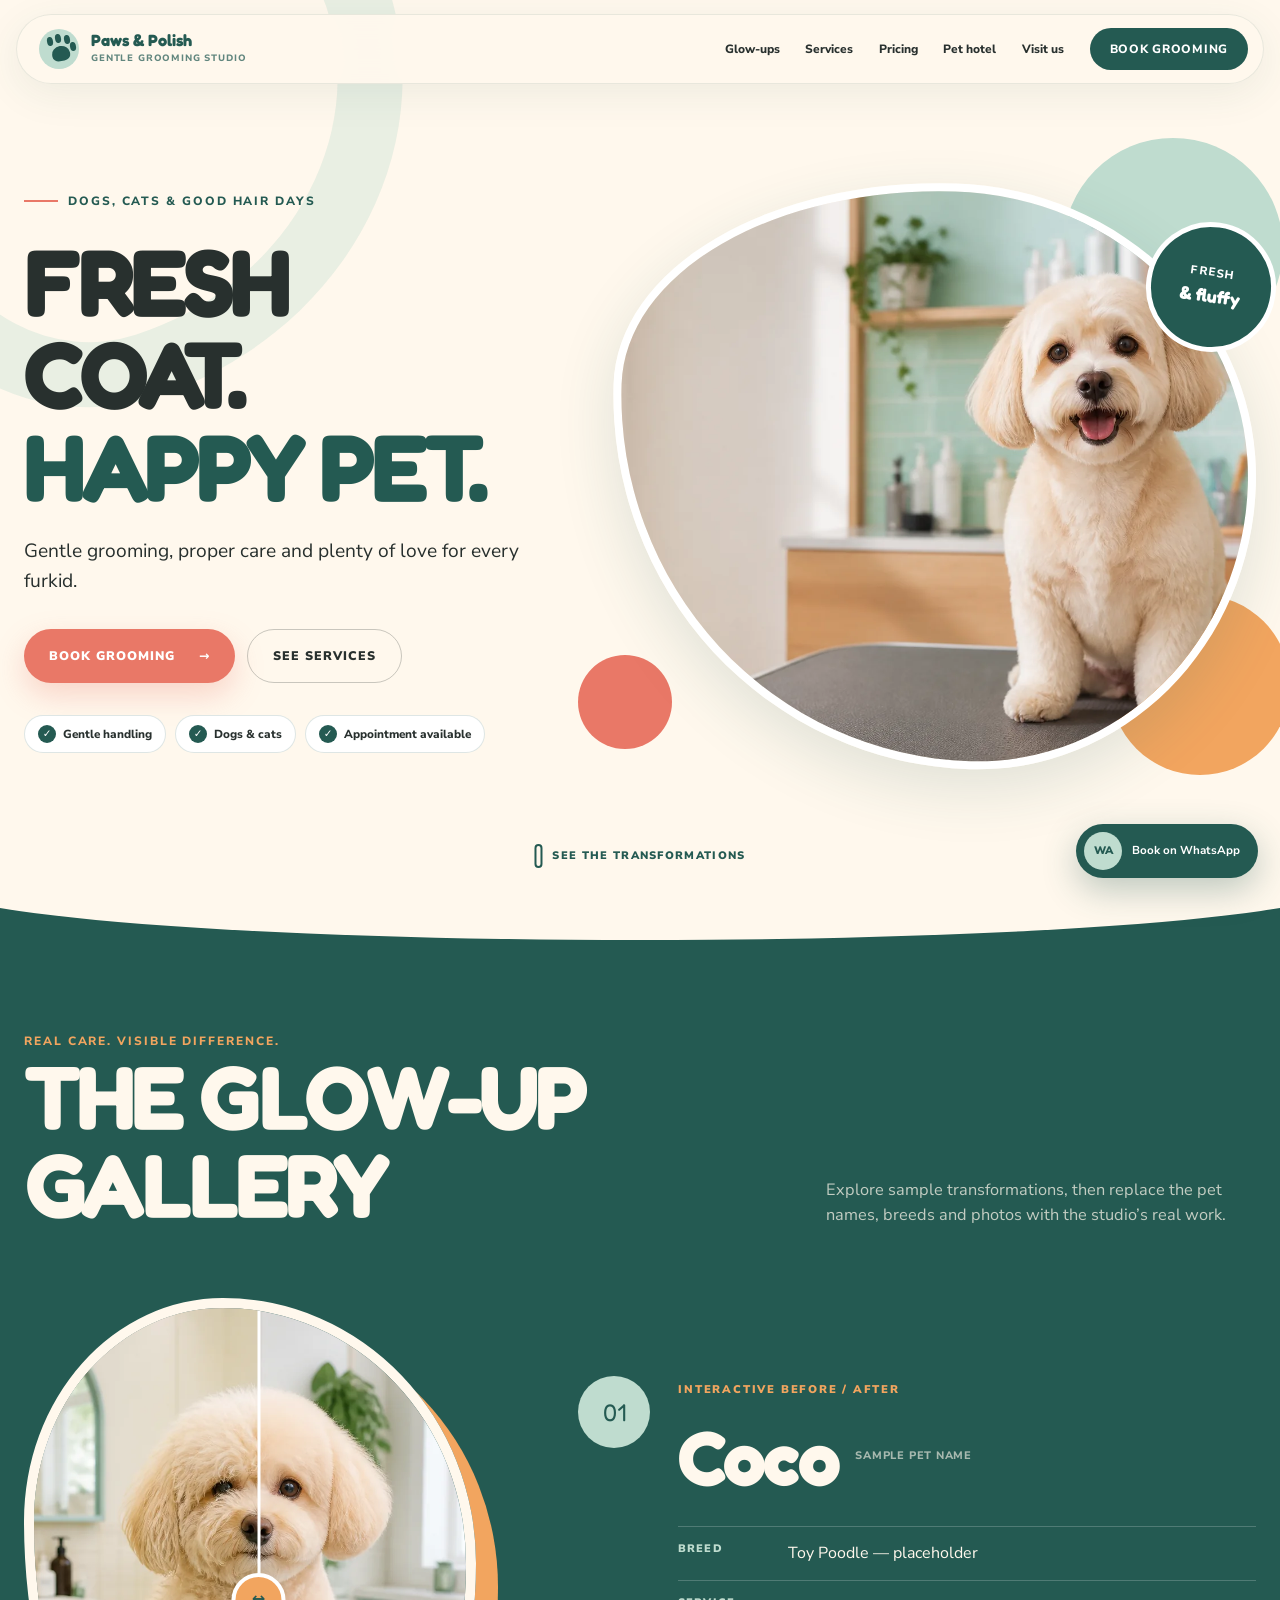
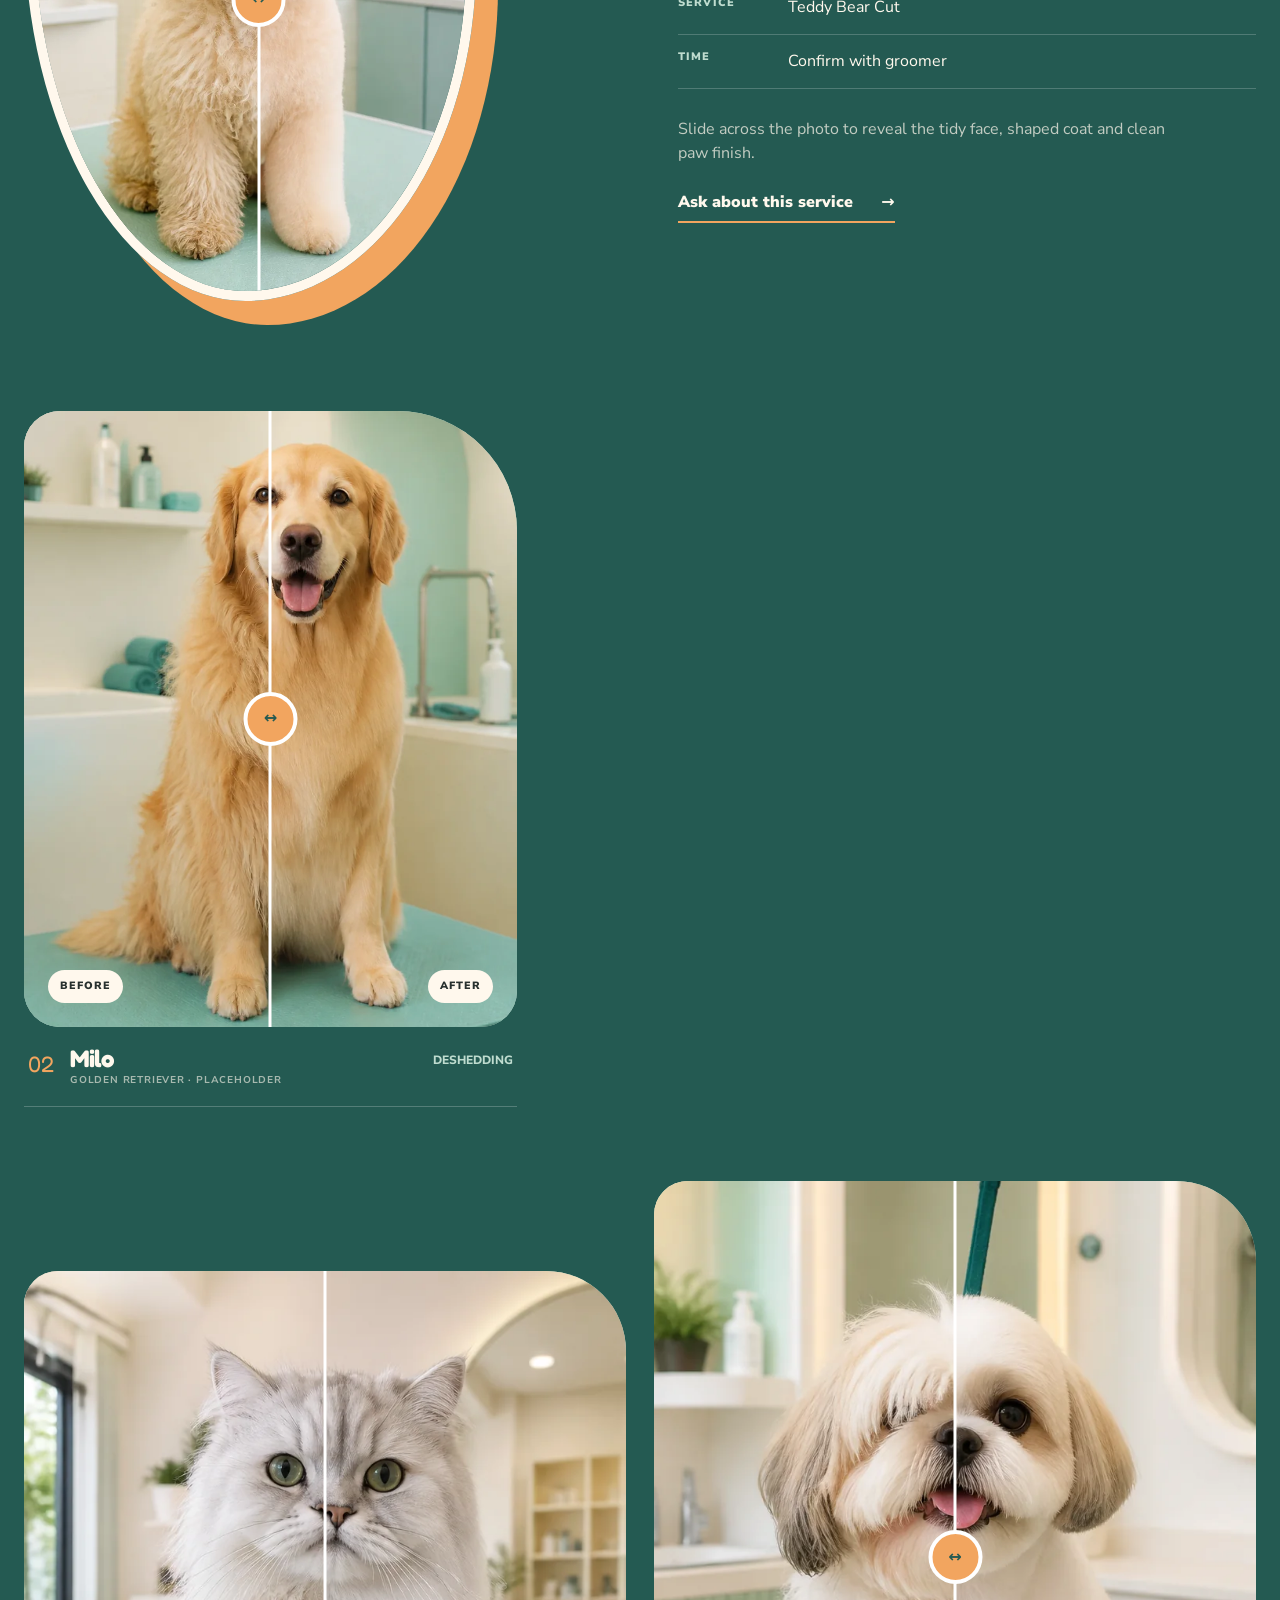
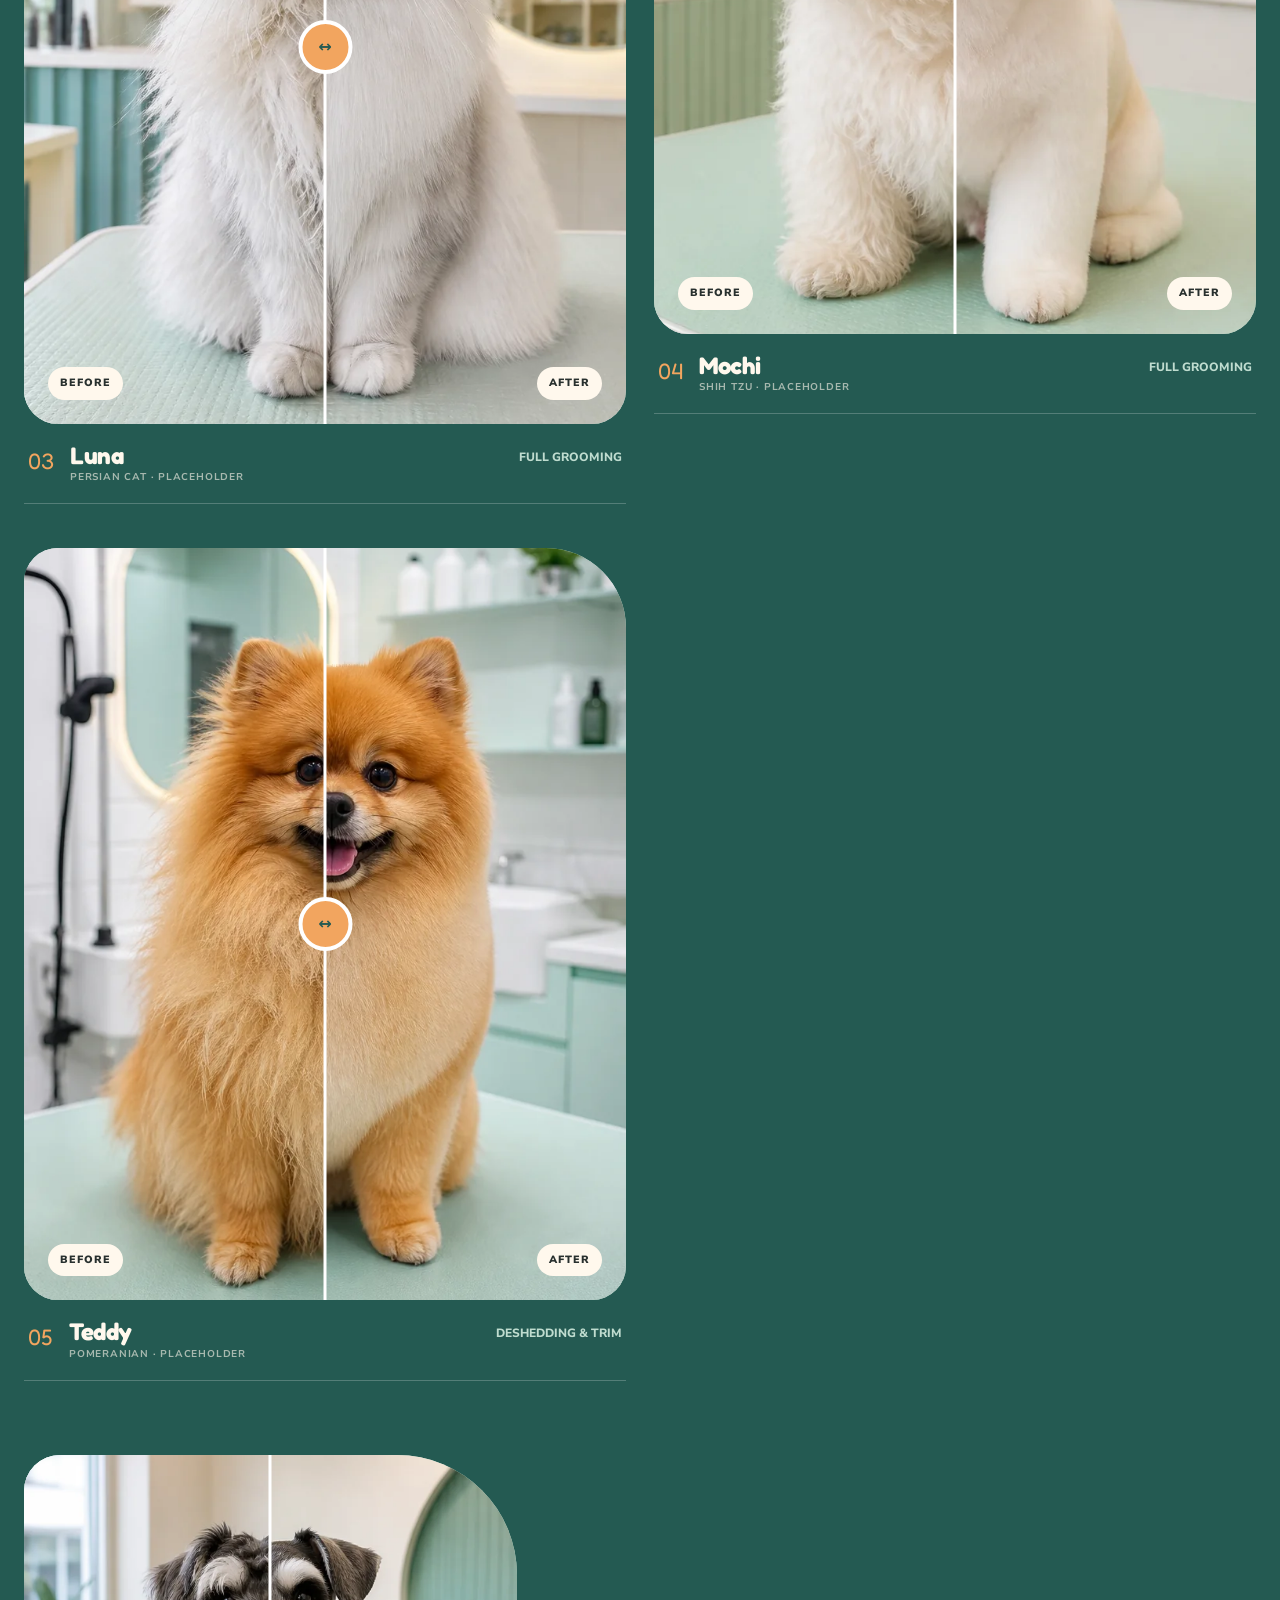
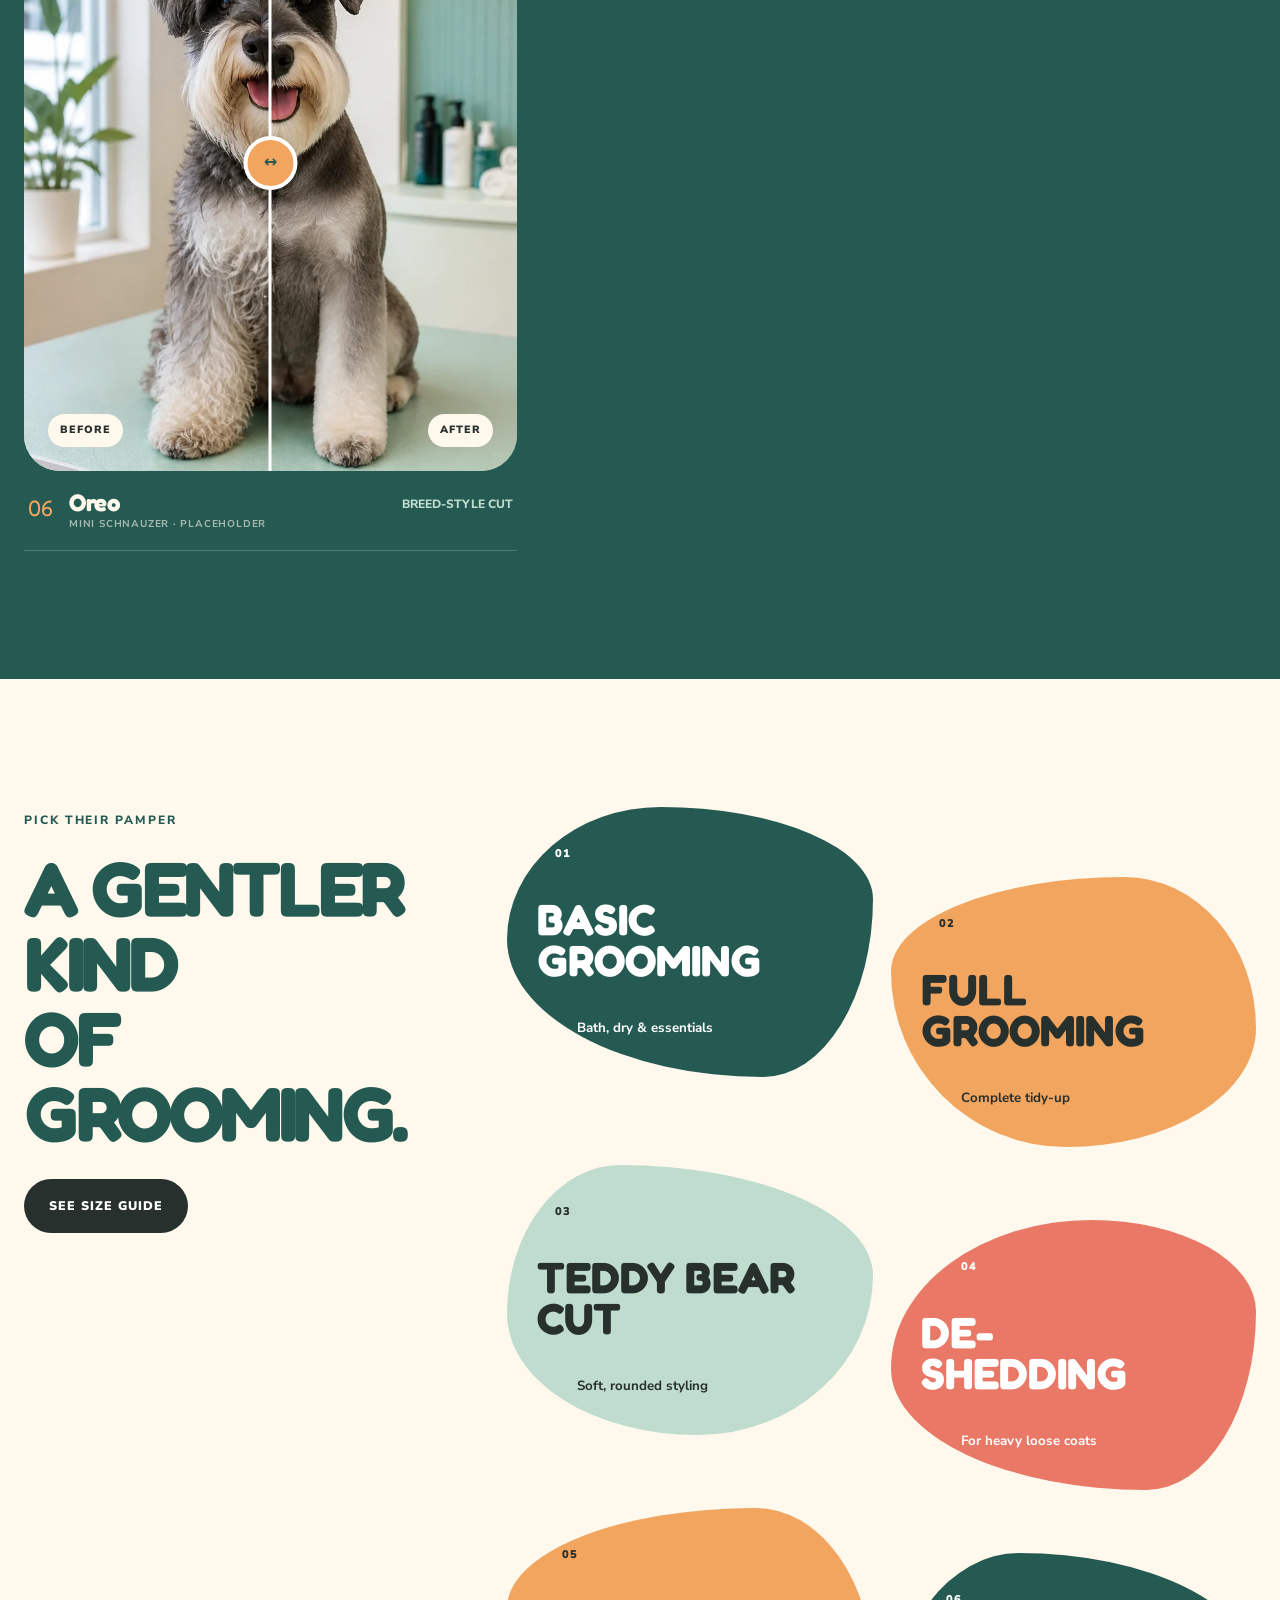
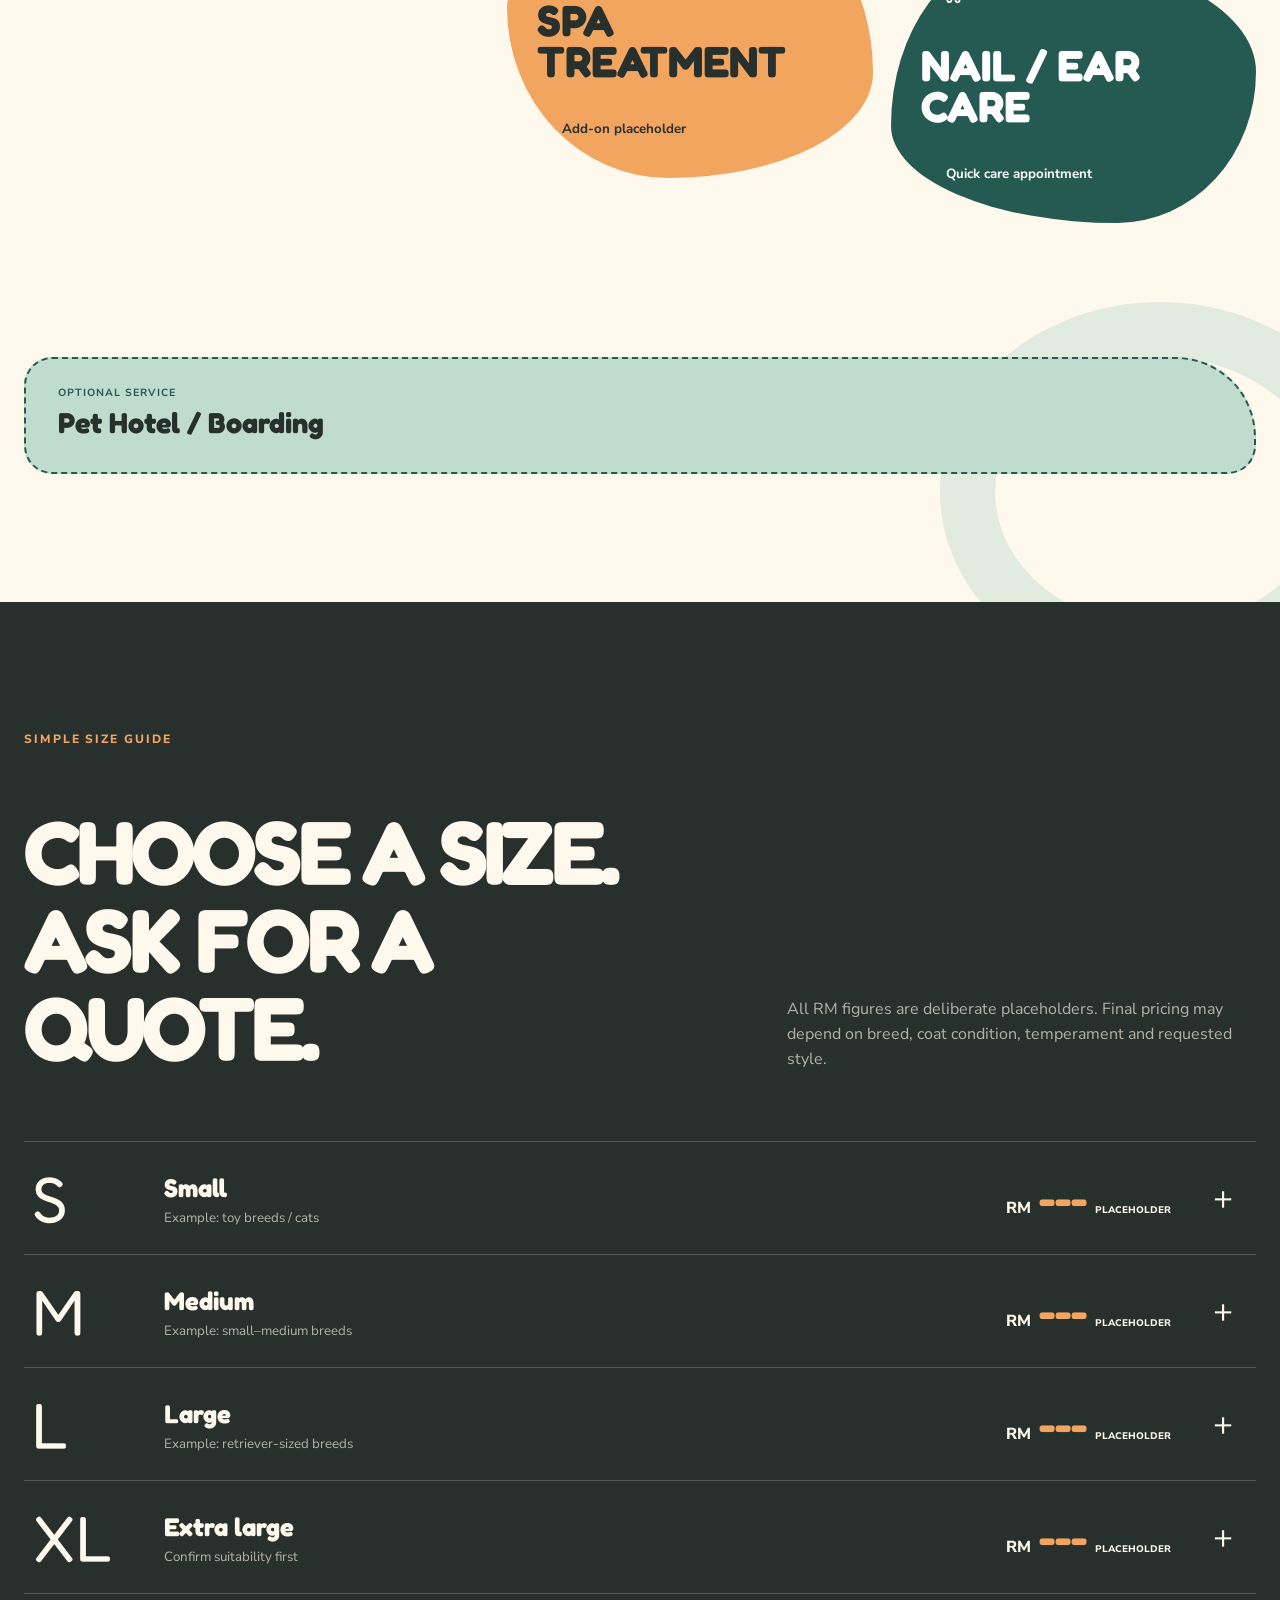
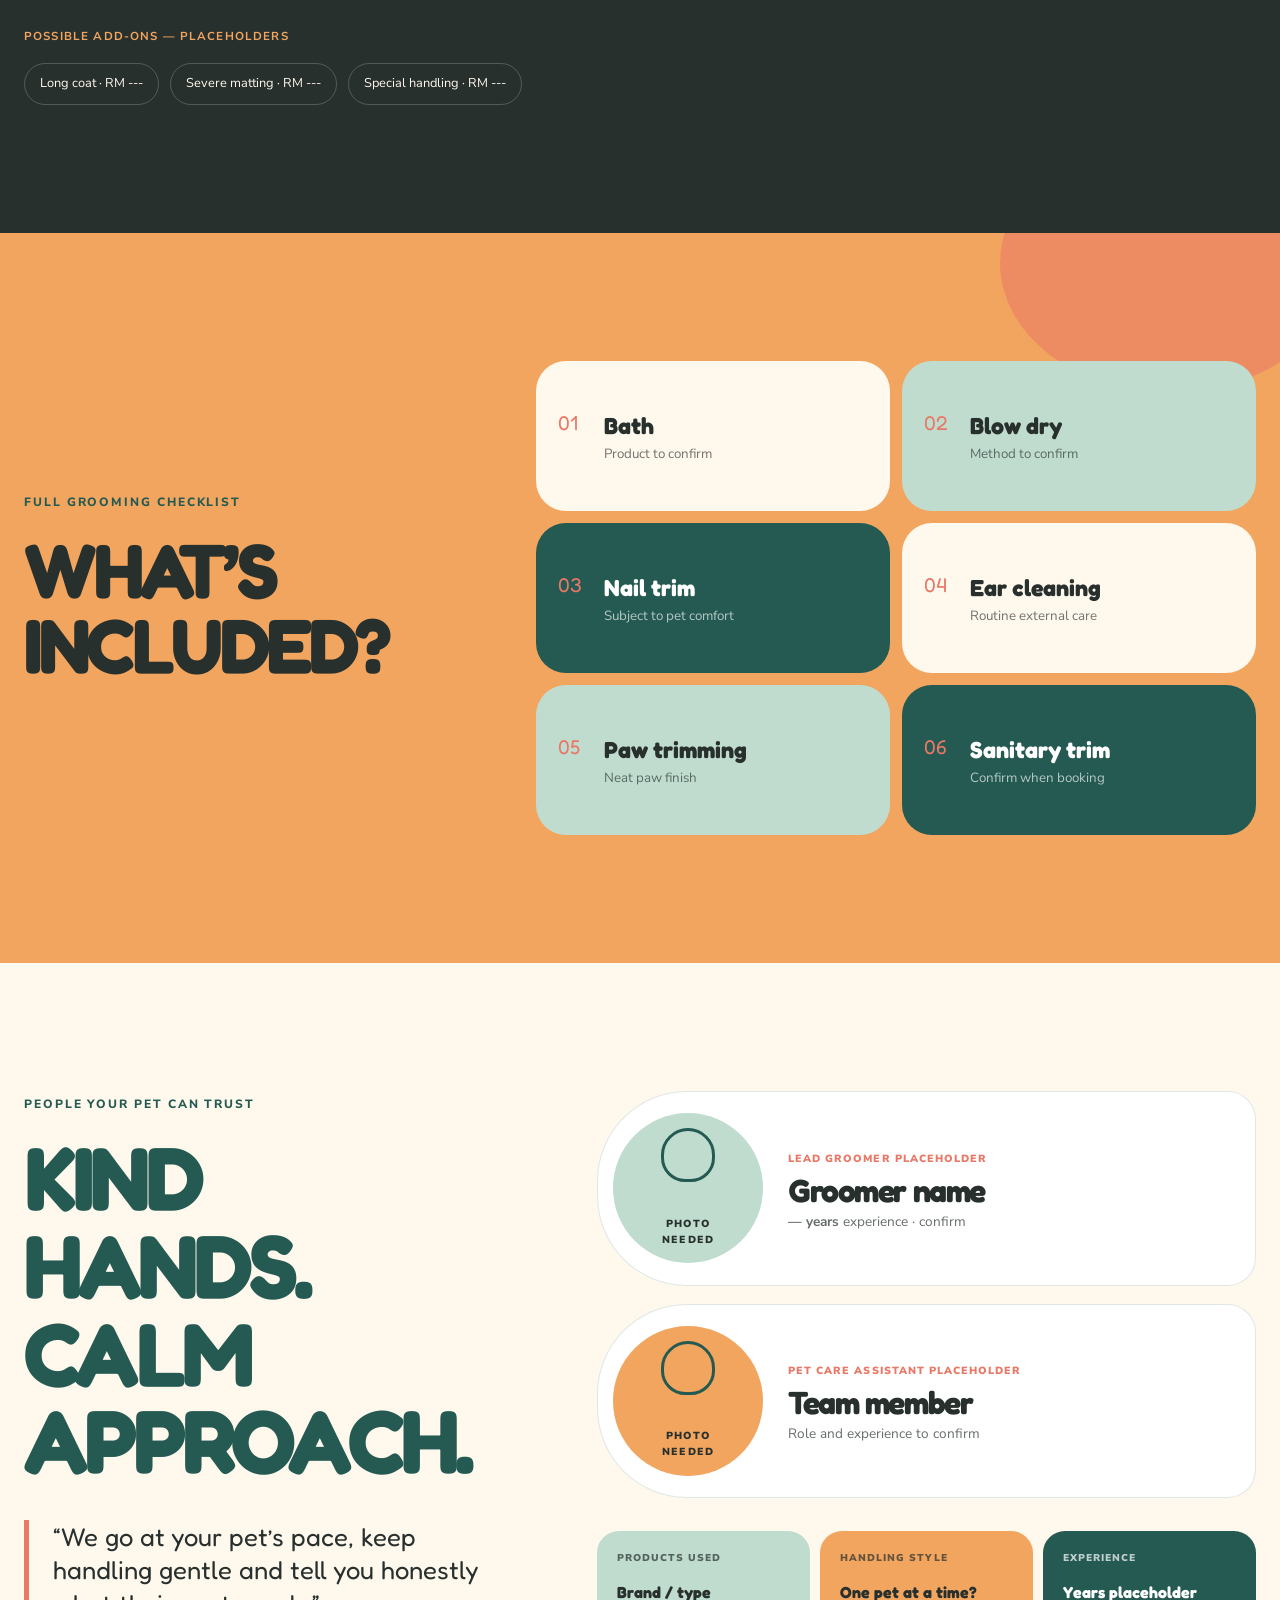
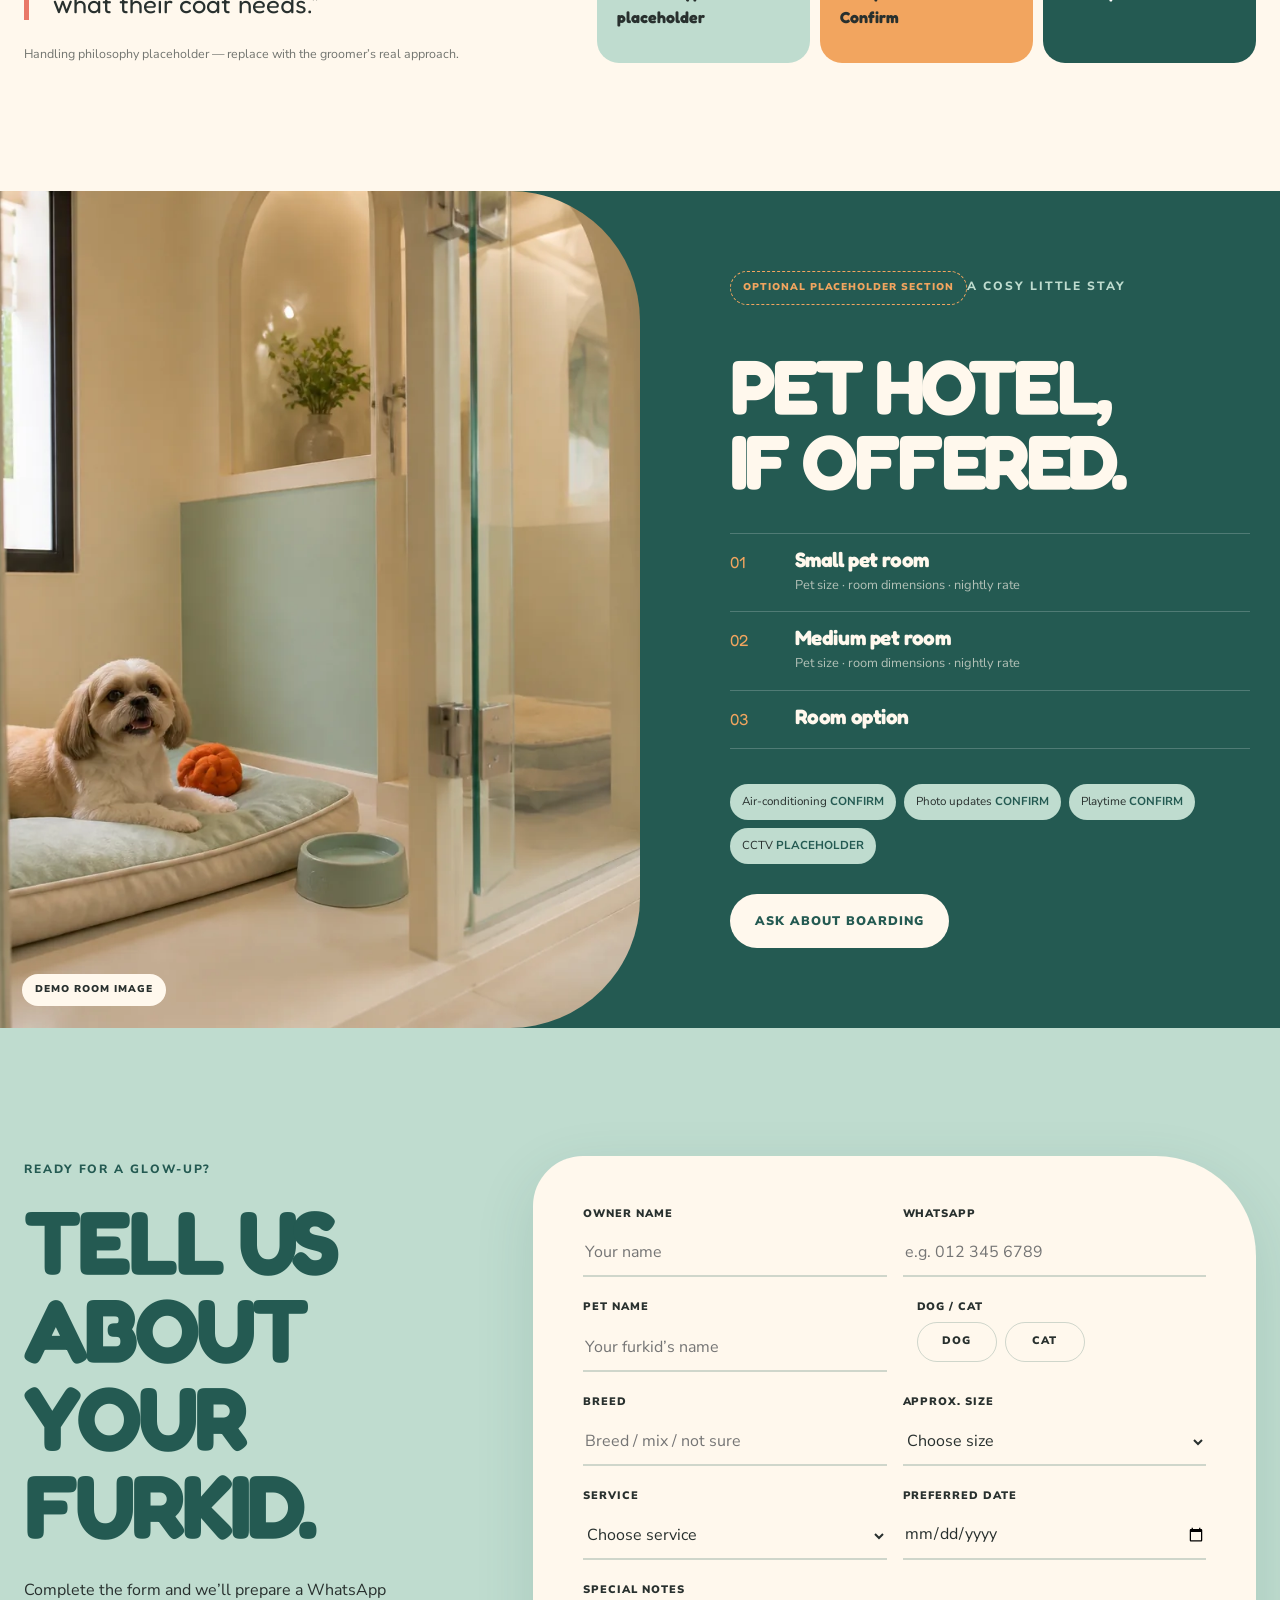
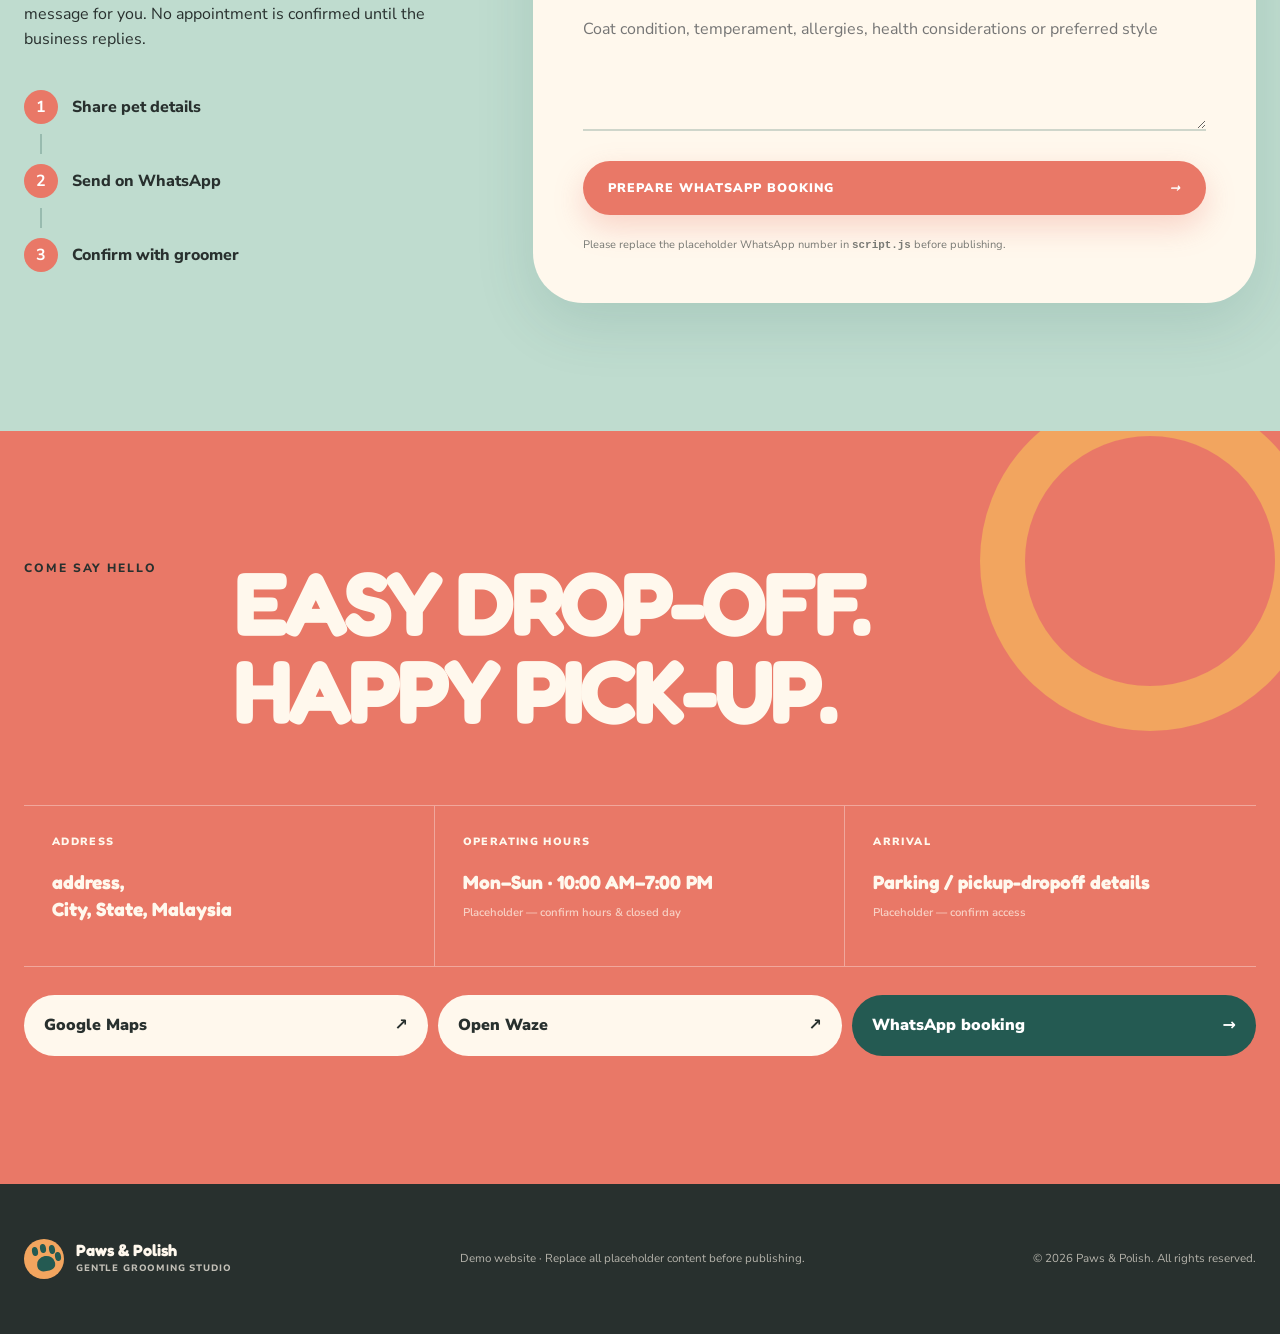
==== commit 3aff7ed9: "Update index.html" ====
--- a/index.html
+++ b/index.html
@@ -9,7 +9,7 @@
   <link rel="preconnect" href="https://fonts.googleapis.com">
   <link rel="preconnect" href="https://fonts.gstatic.com" crossorigin>
   <link href="https://fonts.googleapis.com/css2?family=Fredoka:wght@500;600;700&amp;family=Nunito+Sans:opsz,wght@6..12,400;6..12,600;6..12,700;6..12,800&amp;display=swap" rel="stylesheet">
-  <link rel="stylesheet" href="styles.css?v=2">
+  <link rel="stylesheet" href="styles.css?v=3">
 </head>
 <body>
   <a class="skip-link" href="#main">Skip to main content</a>
--- a/styles.css
+++ b/styles.css
@@ -111,7 +111,7 @@
 .text-link { display: inline-flex; gap: 28px; margin-top: 24px; padding: 0 0 6px; border: 0; border-bottom: 2px solid var(--orange); color: var(--cream); background: transparent; font-weight: 900; cursor: pointer; }
 .transformation-grid { display: grid; grid-template-columns: repeat(2, 1fr); gap: 74px 28px; }
 .transform-card { min-width: 0; }
-.transform-wide { grid-column: span 2; width: 50%; height:60%; }
+.transform-wide { grid-column: span 2; width: 40%; height:60%; }
 .transform-card:nth-child(2) { margin-top: 90px; }.transform-card:nth-child(3) { align-self: start; }.transform-card:nth-child(4) { margin-top: -30px; }
 .transform-photo { position: relative; overflow: hidden; border-radius: 34px 80px 34px 34px; background: var(--mint); }
 .transform-wide .transform-photo { border-radius: 36px 120px 36px 36px; }
